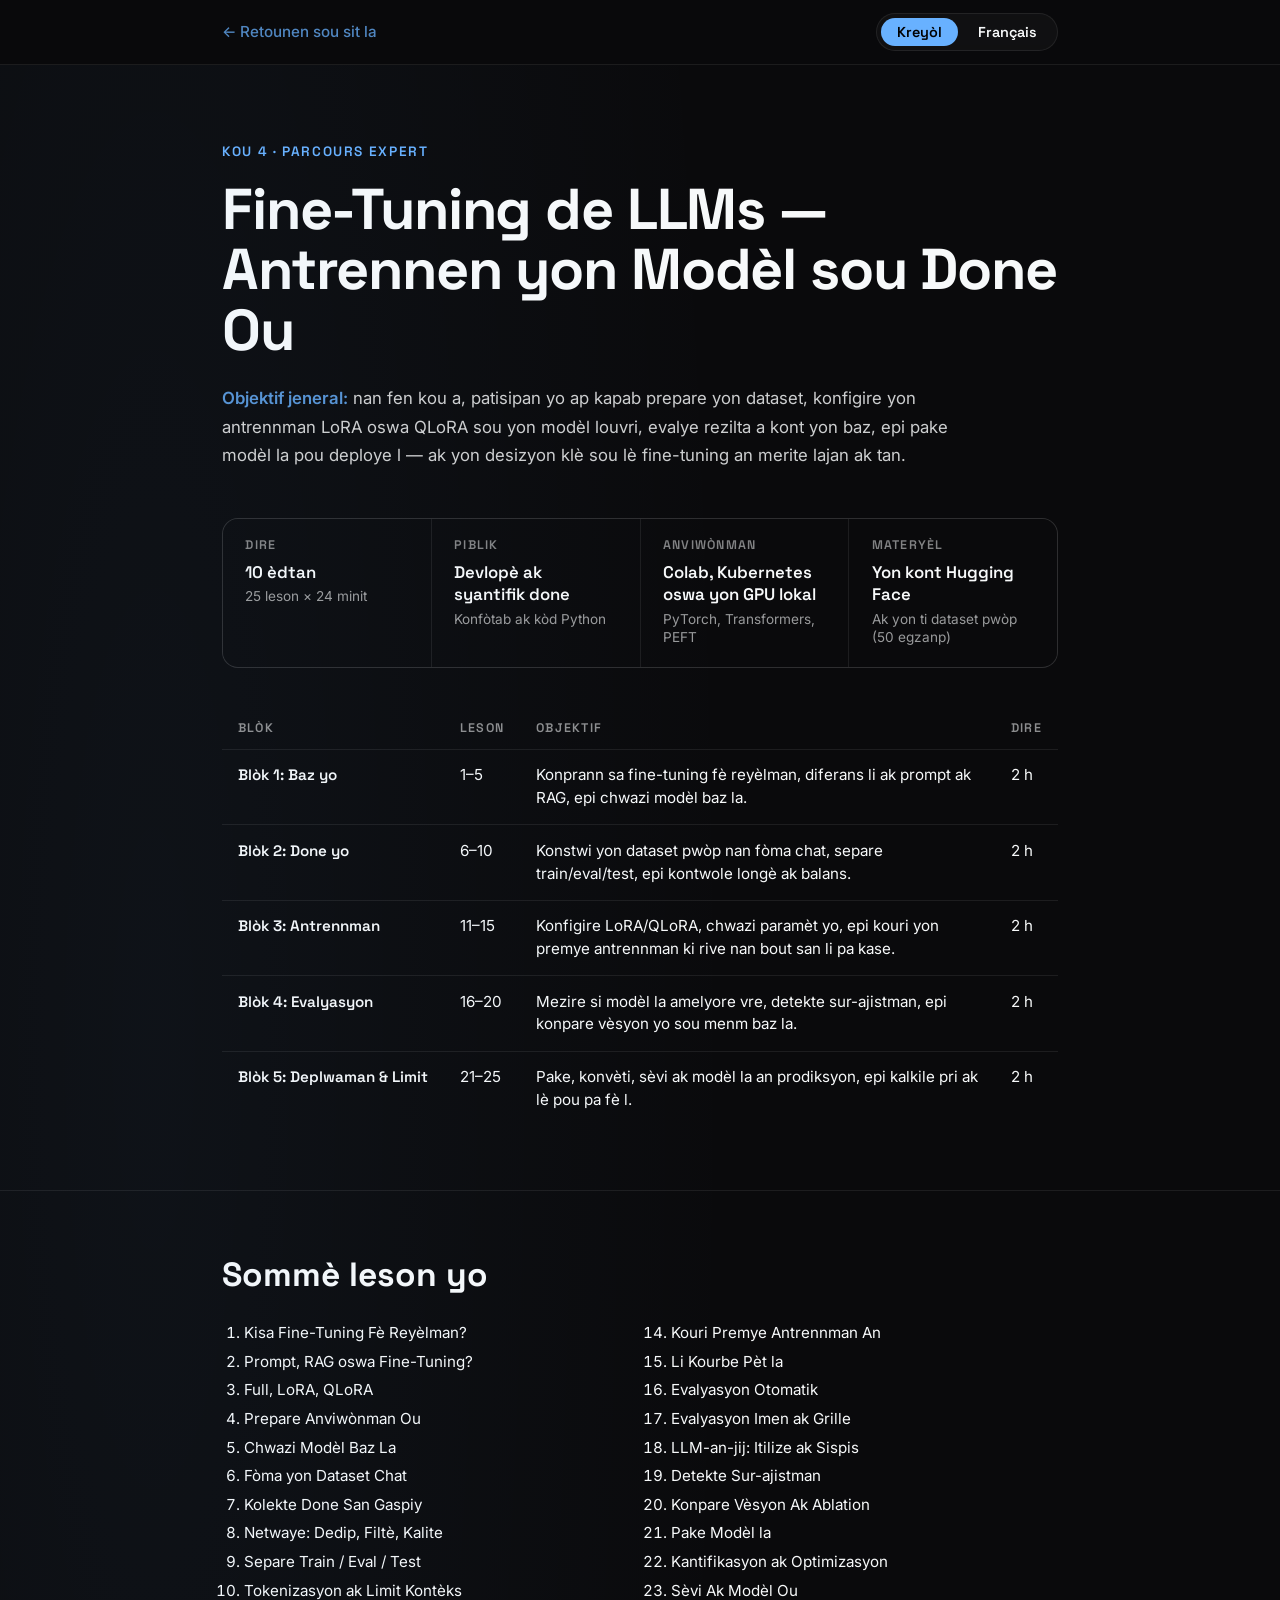
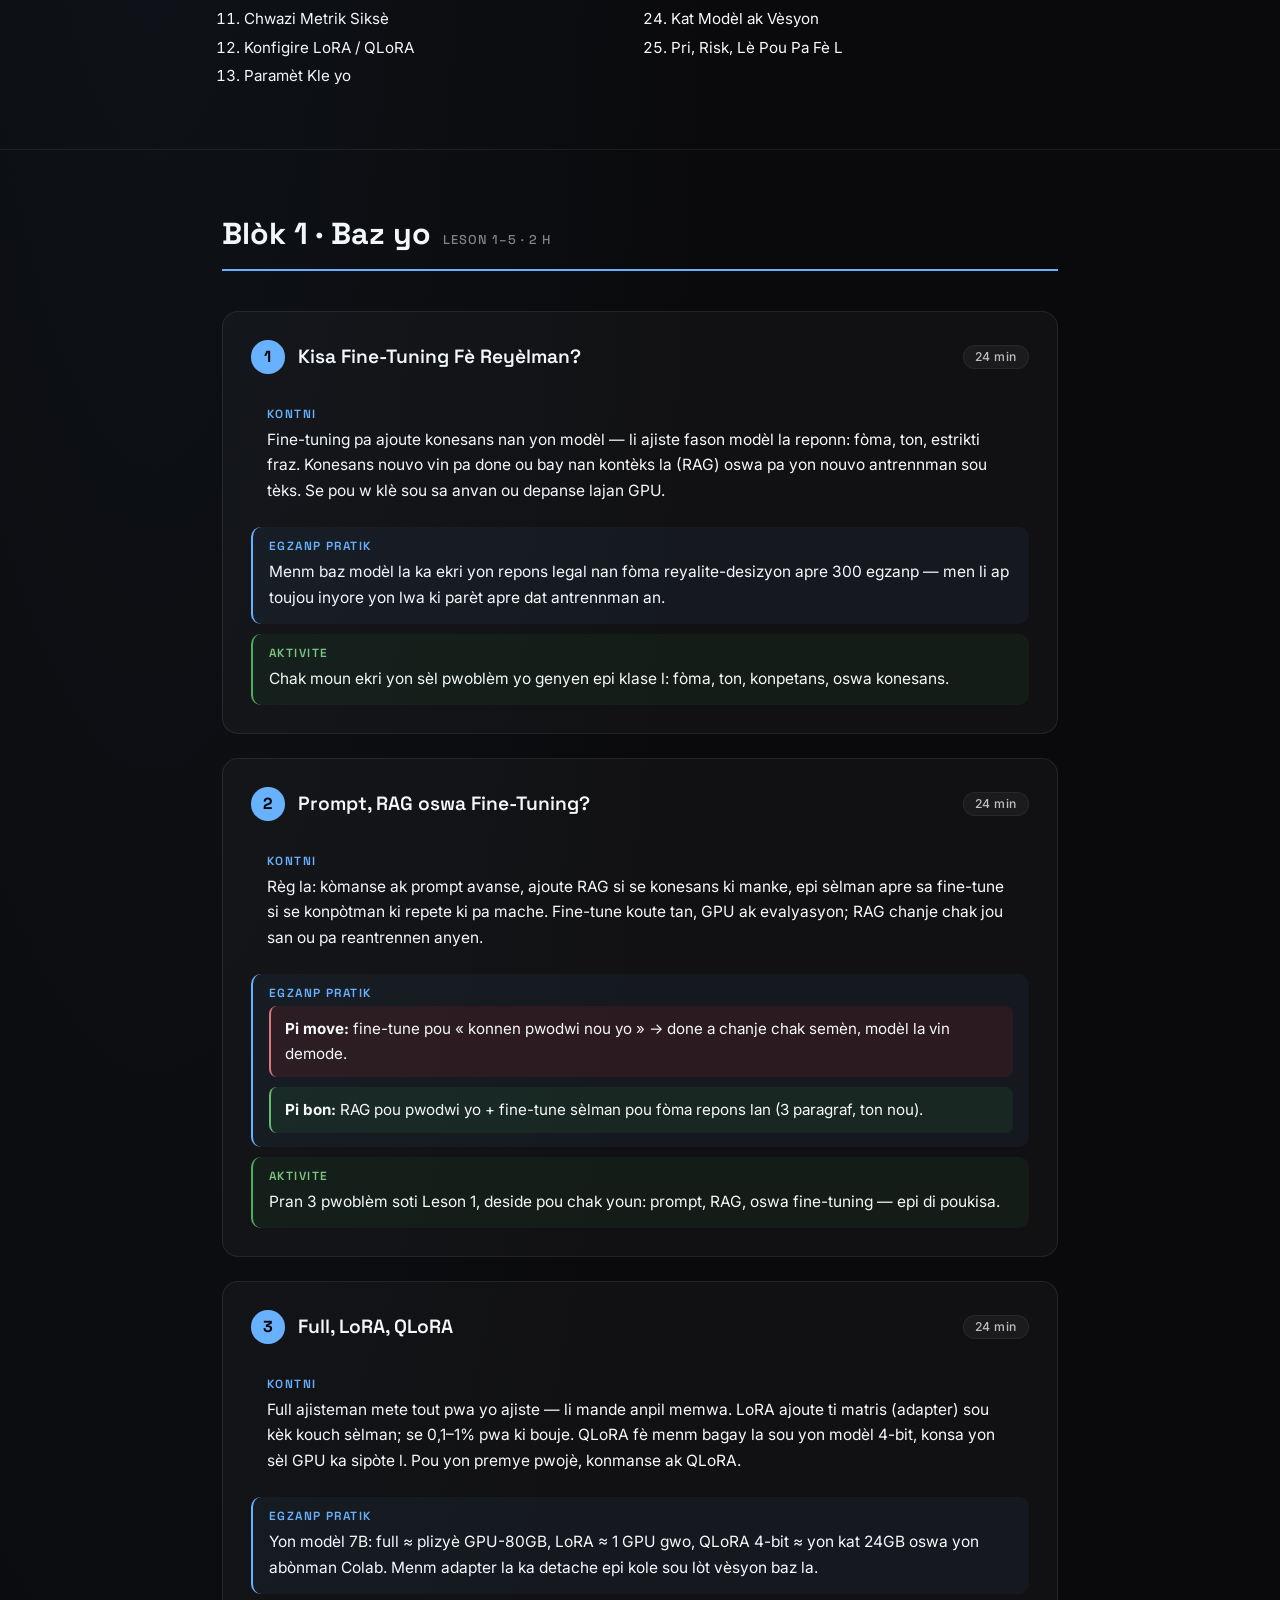
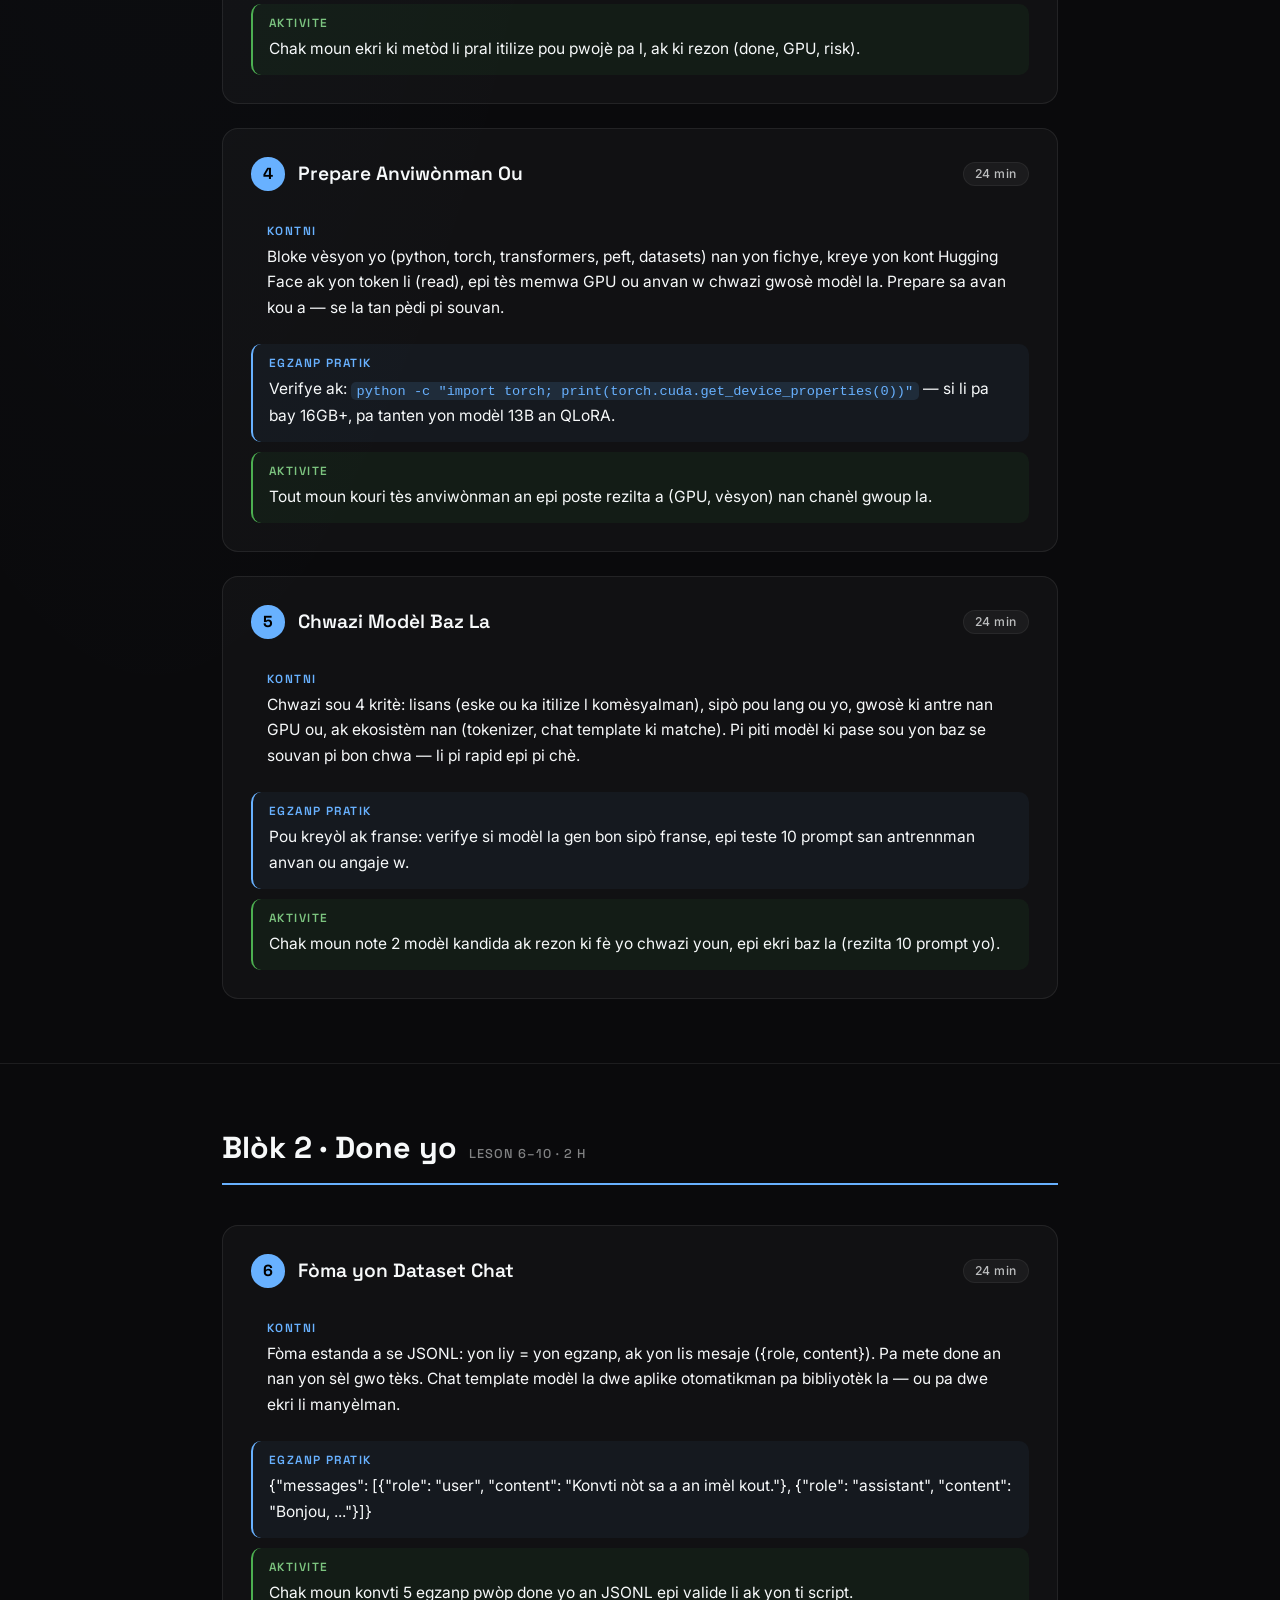
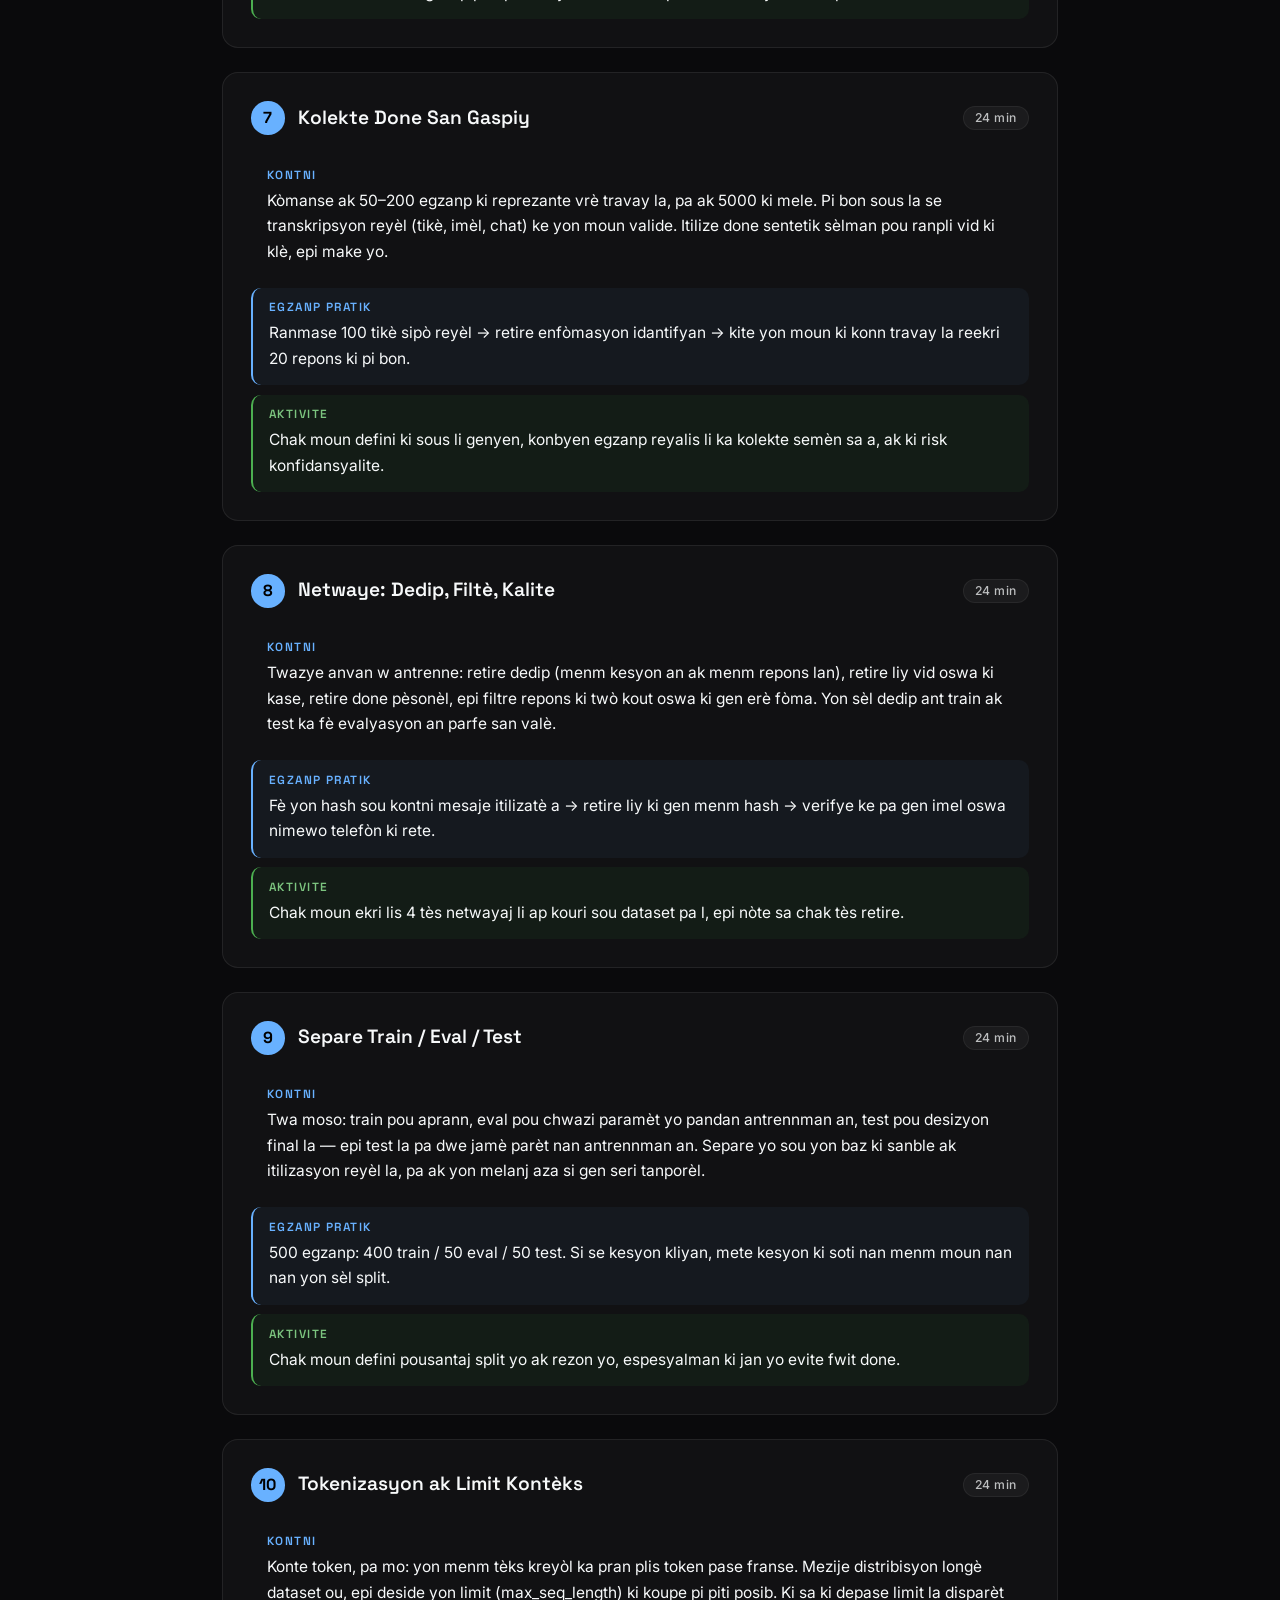
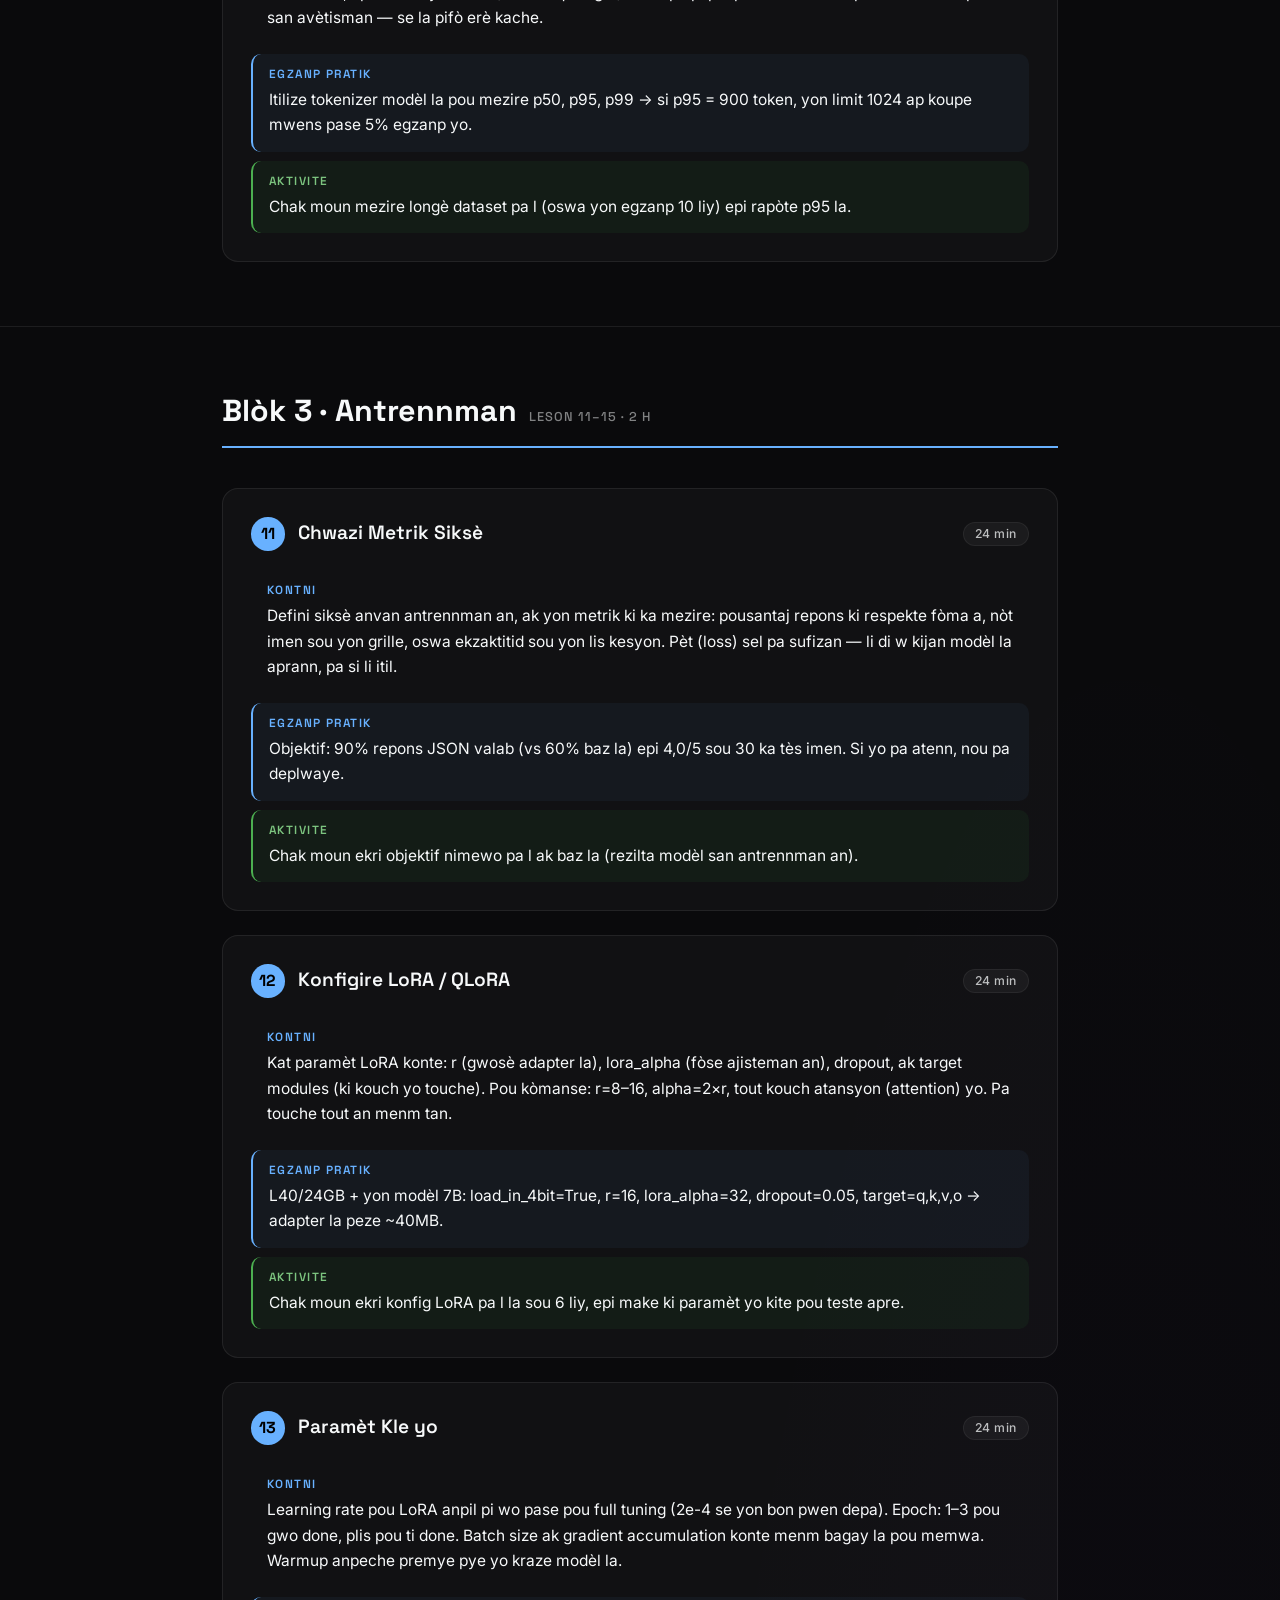
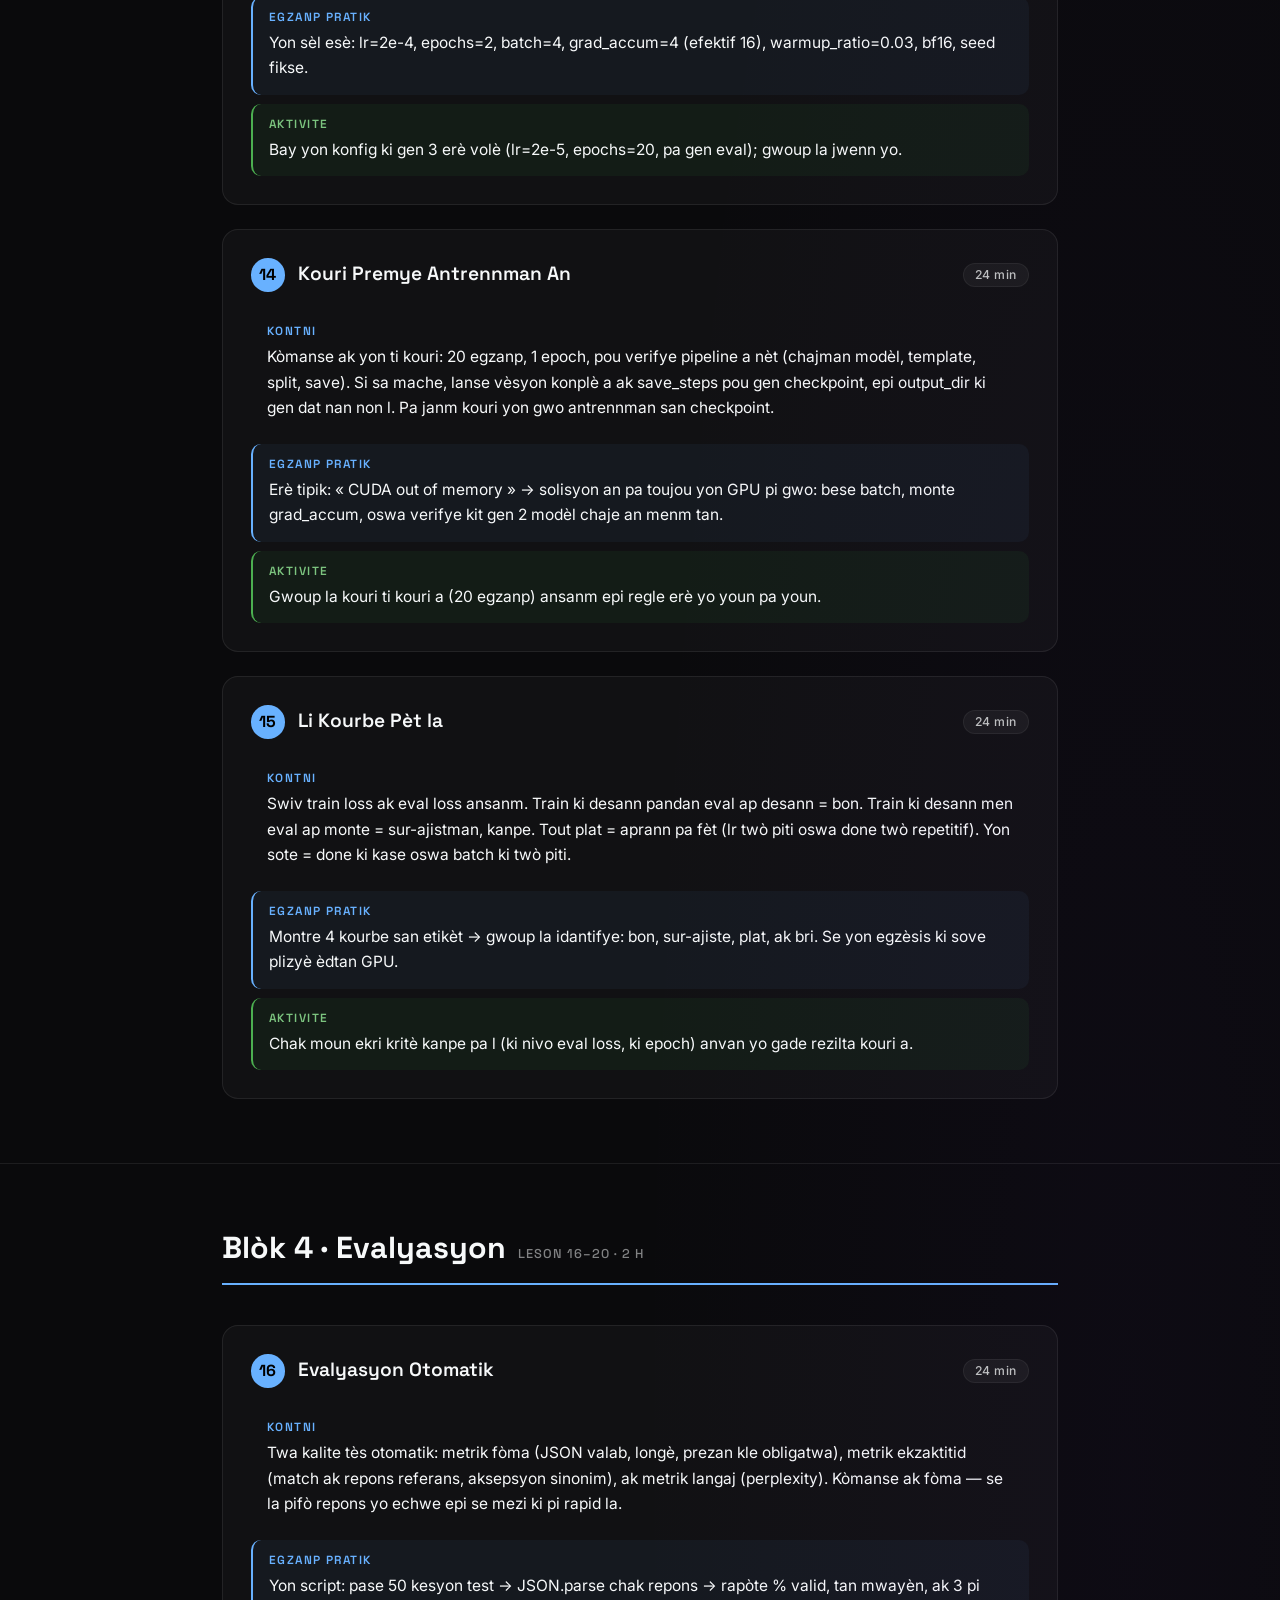
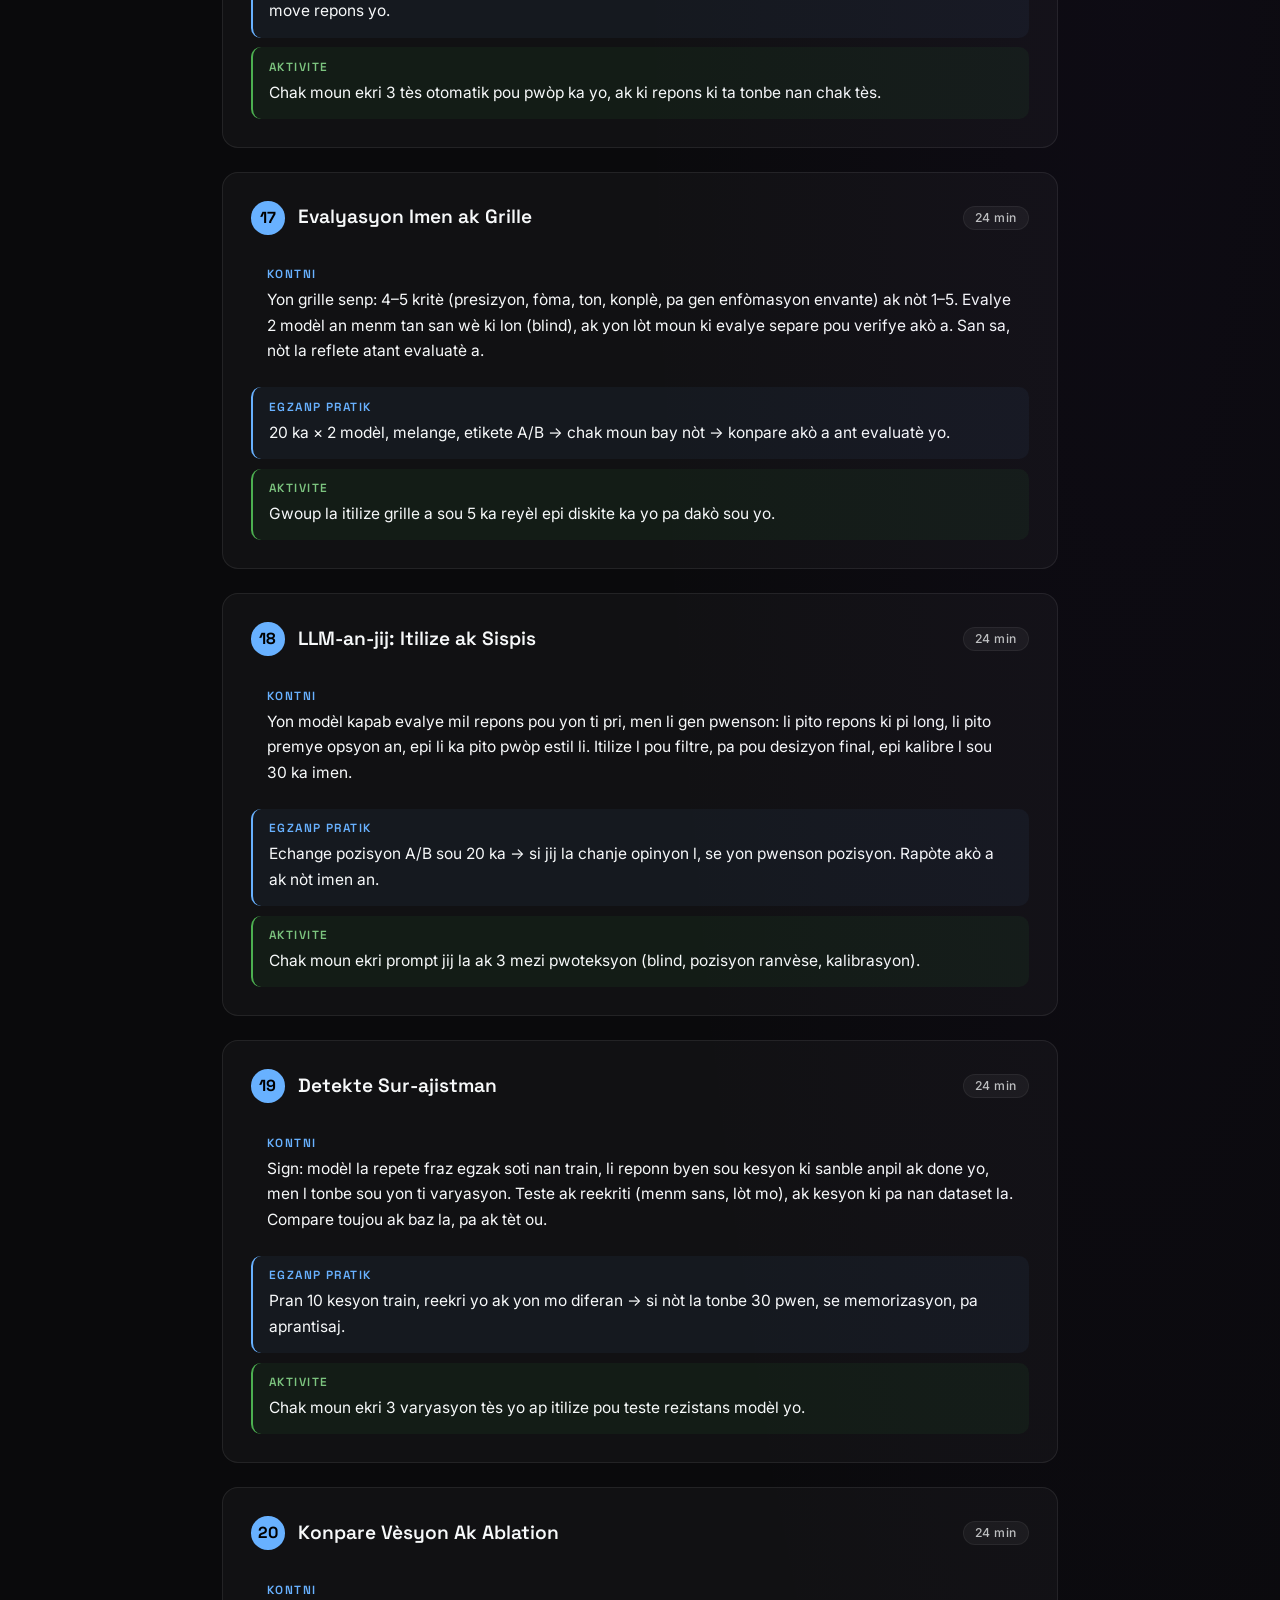
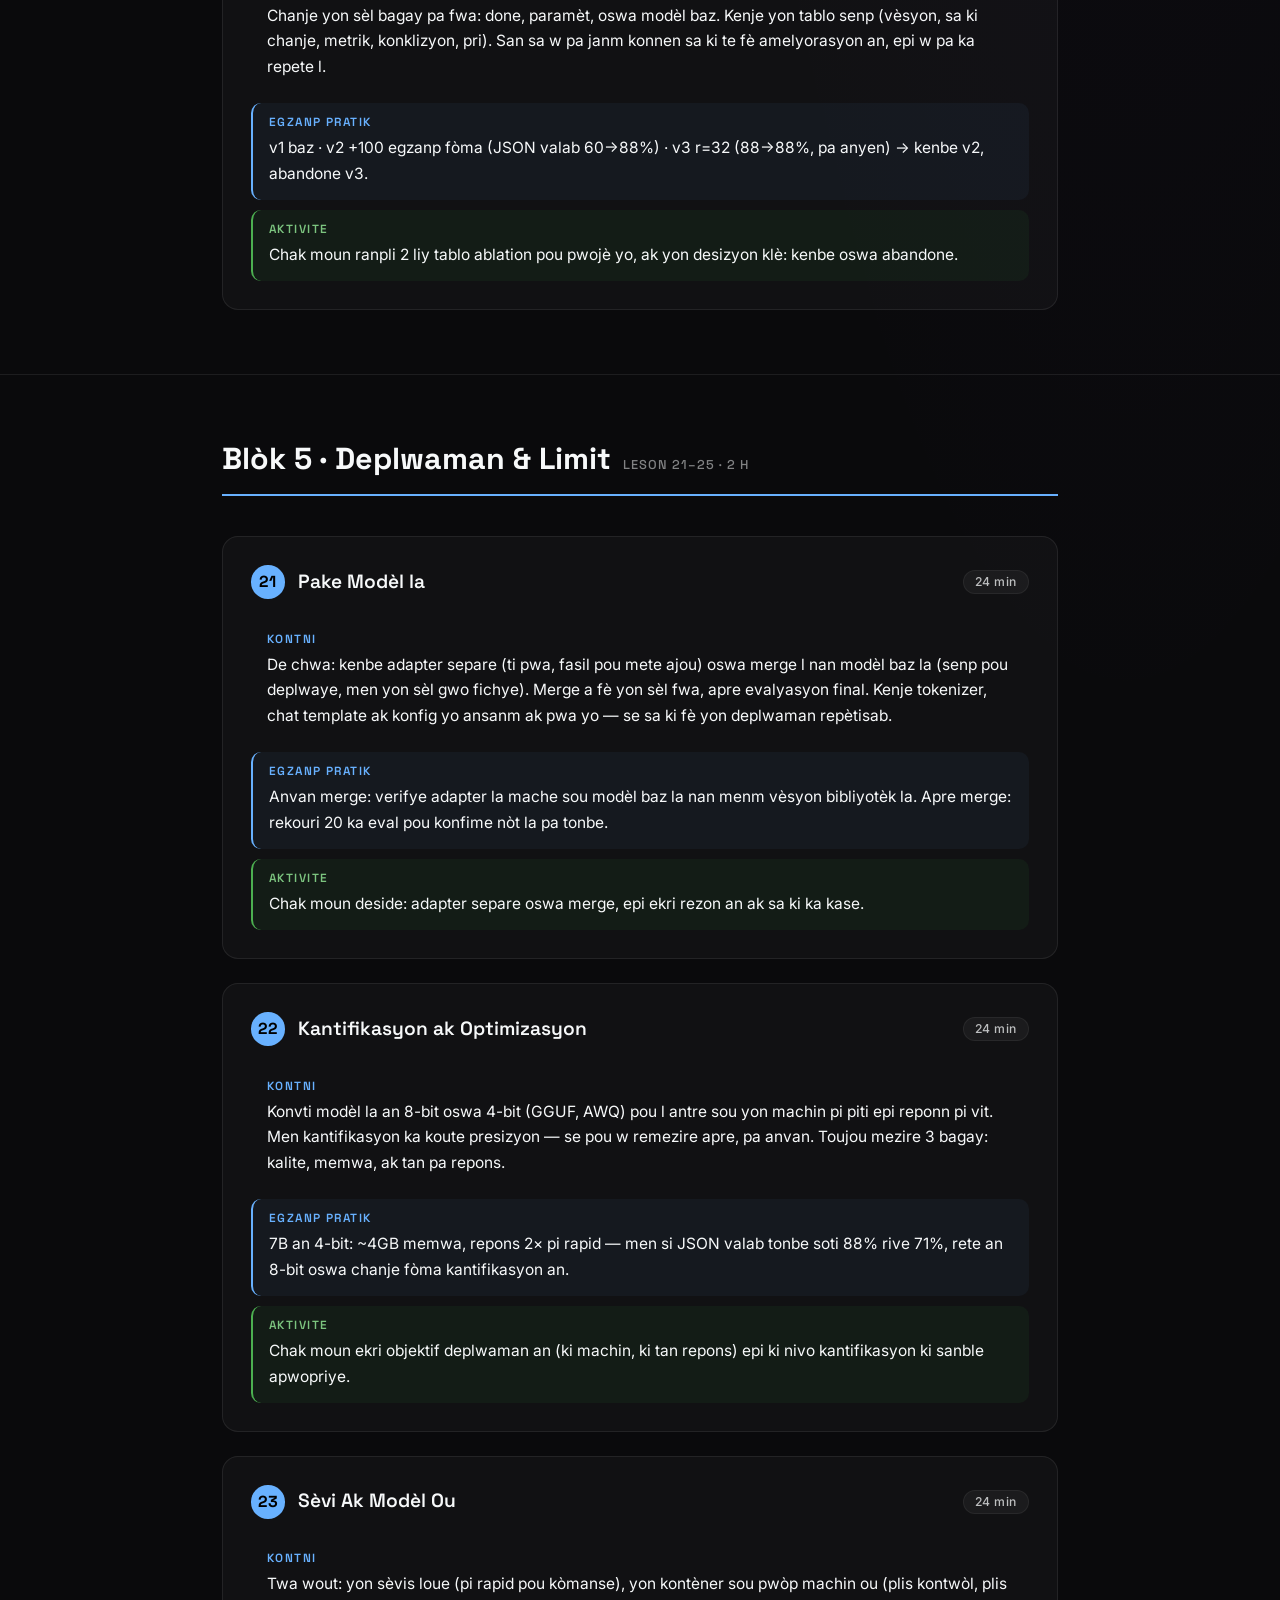
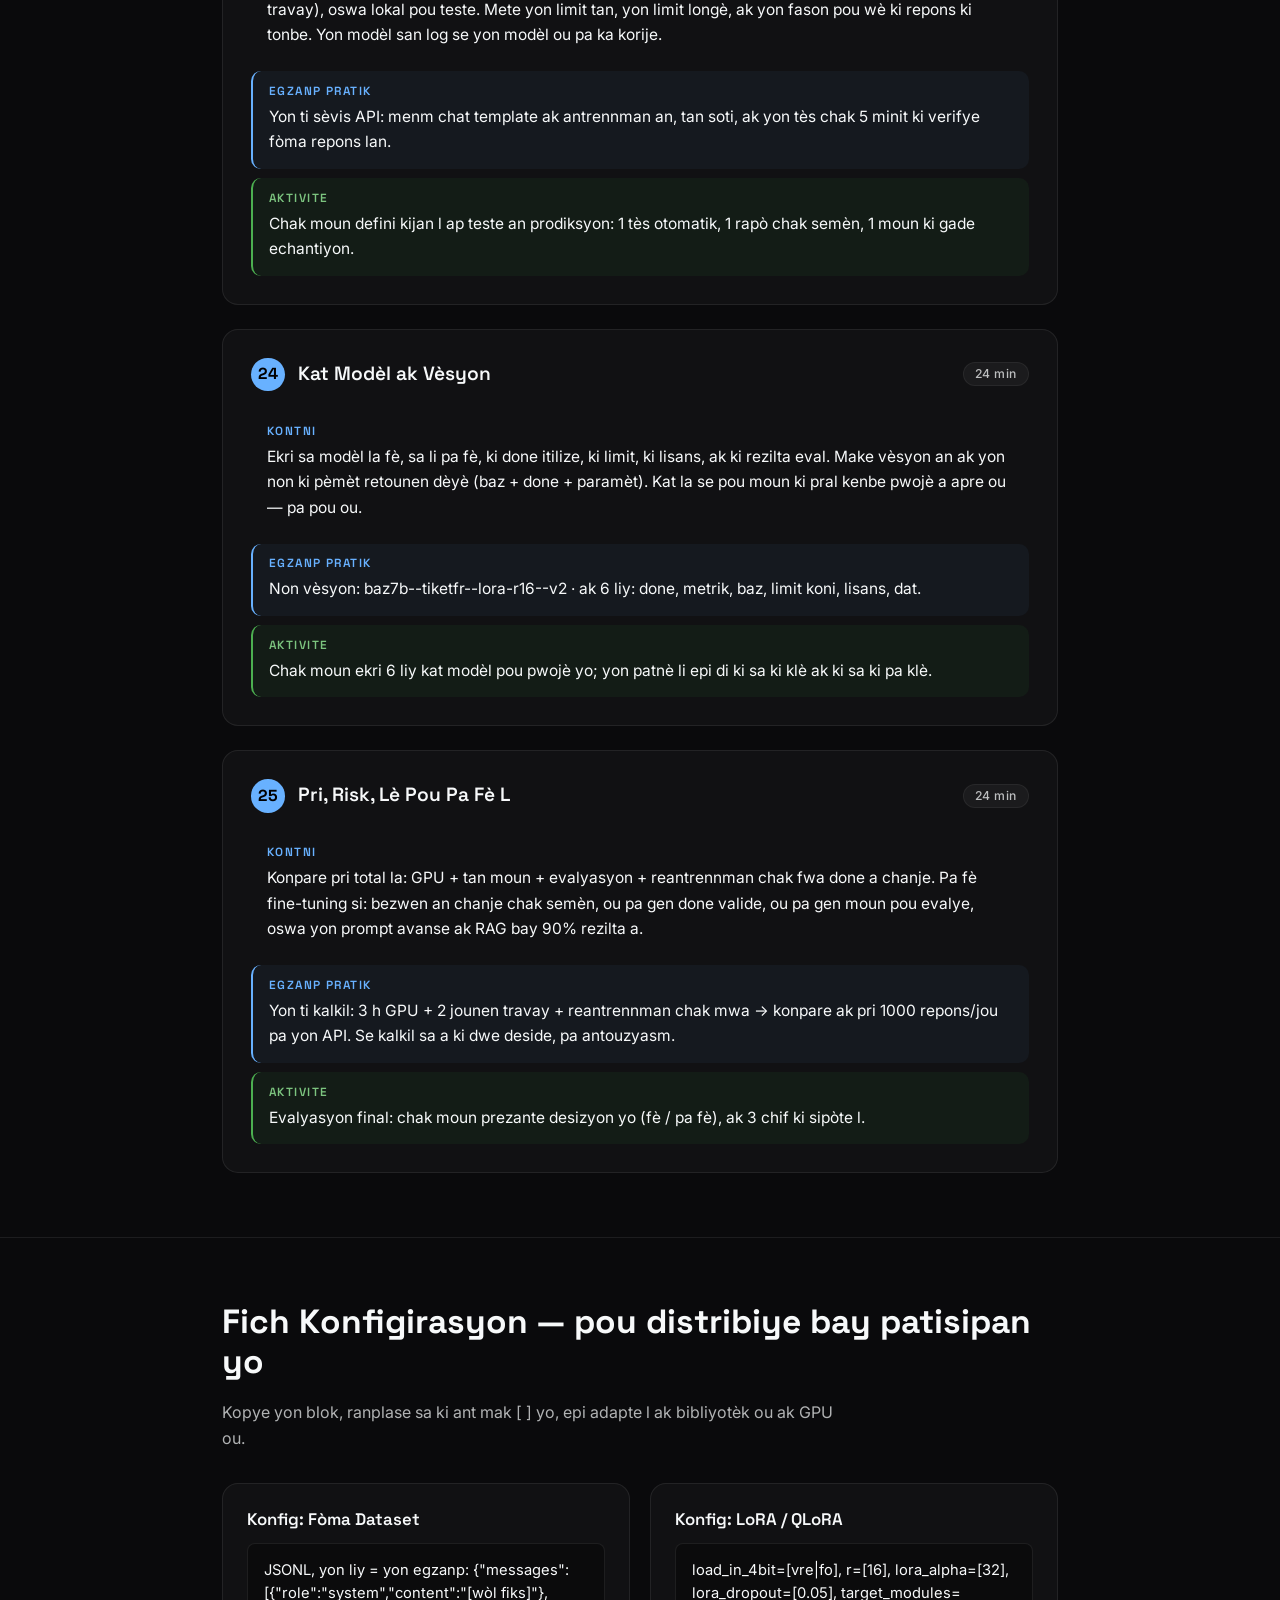
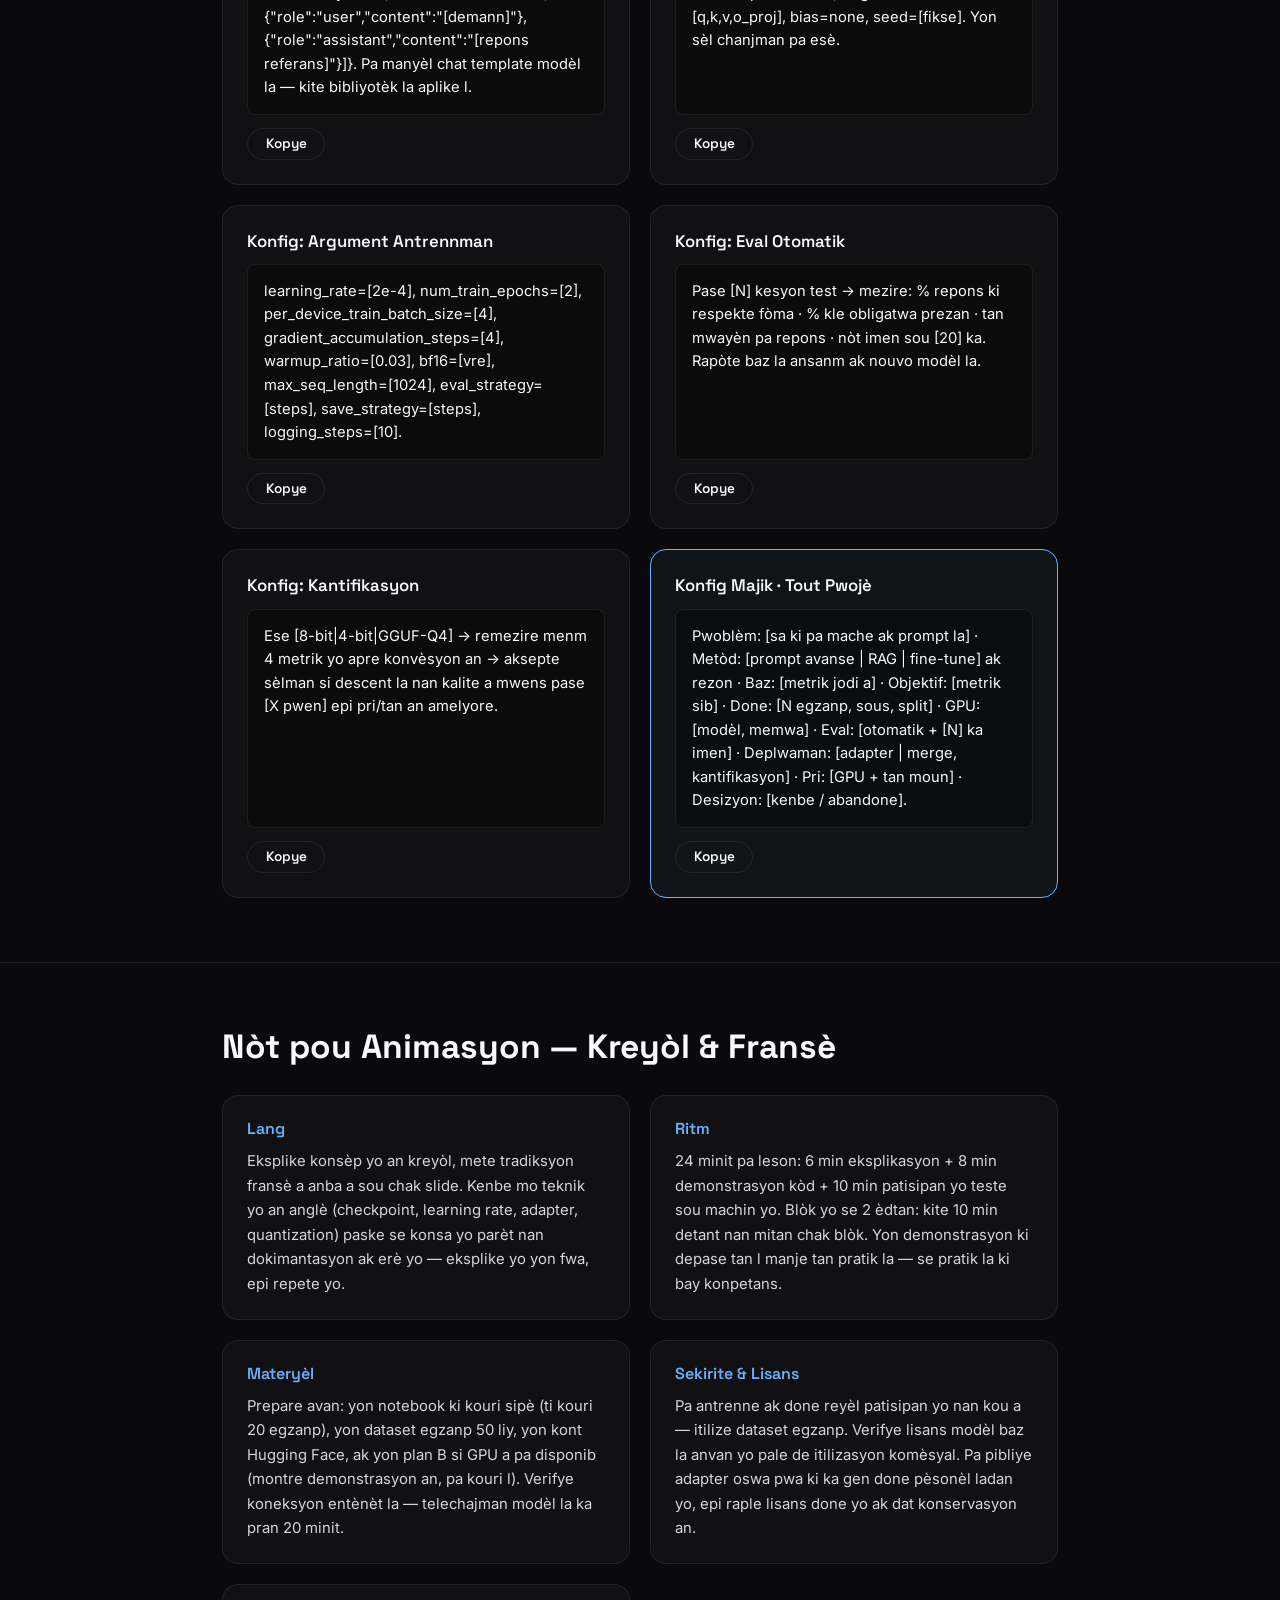
==== kou-fine-tuning.html @ 3c7004f2 "Add bilingual course sheet for Fine-Tuning de LLMs The expert track had no published plan behind its" ====
<!DOCTYPE html>
<html lang="ht">
<head>
    <meta charset="UTF-8">
    <meta name="viewport" content="width=device-width, initial-scale=1.0">
    <meta name="description" content="Kou Fine-Tuning de LLMs — antrennen yon modèl langaj sou pwòp done ou: 25 leson, 10 èdtan, nivo pro. Cours de fine-tuning de LLM en créole haïtien et en français.">
    <meta name="theme-color" content="#0a0a0c">
    <meta name="color-scheme" content="dark">
    <title>Fine-Tuning de LLMs — Akademi Clairtech</title>
    <link rel="icon" type="image/svg+xml" href="assets/favicon.svg">
    <link rel="preconnect" href="https://fonts.googleapis.com">
    <link rel="preconnect" href="https://fonts.gstatic.com" crossorigin>
    <link href="https://fonts.googleapis.com/css2?family=Space+Grotesk:wght@400;500;600;700&family=Inter:wght@300;400;500;600&display=swap" rel="stylesheet">
    <link rel="stylesheet" href="styles.css">
    <link rel="stylesheet" href="course.css">
</head>
<body class="course-page">
    <a class="skip-link" href="#main">
        <span lang="ht">Ale dirèk nan kontni an</span>
        <span lang="fr">Aller au contenu</span>
    </a>

    <header class="course-topbar">
        <div class="course-wrap course-topbar-inner">
            <a class="course-back" href="./">
                <span lang="ht">← Retounen sou sit la</span>
                <span lang="fr">← Retour au site</span>
            </a>
            <div class="lang-switch" role="group" aria-label="Lang / Langue">
                <button type="button" class="lang-btn" data-lang="ht" aria-pressed="true">Kreyòl</button>
                <button type="button" class="lang-btn" data-lang="fr" aria-pressed="false">Français</button>
            </div>
        </div>
    </header>

    <main id="main" tabindex="-1">
        <!-- PREZANTASYON -->
        <section class="course-hero">
            <div class="course-wrap">
                <p class="course-kicker">
                    <span lang="ht">Kou 4 · Parcours Expert</span>
                    <span lang="fr">Cours 4 · Parcours Expert</span>
                </p>

                <h1 class="course-title">
                    <span lang="ht">Fine-Tuning de LLMs — Antrennen yon Modèl sou Done Ou</span>
                    <span lang="fr">Fine-Tuning de LLMs — Entraîner un modèle sur vos données</span>
                </h1>

                <p class="course-objective" lang="ht">
                    <strong>Objektif jeneral:</strong> nan fen kou a, patisipan yo ap kapab prepare yon dataset, konfigire
                    yon antrennman LoRA oswa QLoRA sou yon modèl louvri, evalye rezilta a kont yon baz, epi pake modèl la
                    pou deploye l — ak yon desizyon klè sou lè fine-tuning an merite lajan ak tan.
                </p>
                <p class="course-objective" lang="fr">
                    <strong>Objectif général :</strong> à la fin du cours, les participants savent préparer un jeu de
                    données, configurer un entraînement LoRA ou QLoRA sur un modèle ouvert, évaluer le résultat contre
                    une référence et empaqueter le modèle pour le déployer — avec une décision claire sur le moment où
                    le fine-tuning vaut son coût.
                </p>

                <dl class="fact-grid">
                    <div class="fact">
                        <dt><span lang="ht">Dire</span><span lang="fr">Durée</span></dt>
                        <dd><span lang="ht">10 èdtan</span><span lang="fr">10 heures</span></dd>
                        <dd class="fact-sub"><span lang="ht">25 leson × 24 minit</span><span lang="fr">25 leçons × 24 minutes</span></dd>
                    </div>
                    <div class="fact">
                        <dt><span lang="ht">Piblik</span><span lang="fr">Public</span></dt>
                        <dd><span lang="ht">Devlopè ak syantifik done</span><span lang="fr">Développeurs, data scientists</span></dd>
                        <dd class="fact-sub"><span lang="ht">Konfòtab ak kòd Python</span><span lang="fr">À l'aise pour lire du Python</span></dd>
                    </div>
                    <div class="fact">
                        <dt><span lang="ht">Anviwònman</span><span lang="fr">Environnement</span></dt>
                        <dd><span lang="ht">Colab, Kubernetes oswa yon GPU lokal</span><span lang="fr">Colab, cluster ou GPU local</span></dd>
                        <dd class="fact-sub"><span lang="ht">PyTorch, Transformers, PEFT</span><span lang="fr">PyTorch, Transformers, PEFT</span></dd>
                    </div>
                    <div class="fact">
                        <dt><span lang="ht">Materyèl</span><span lang="fr">Matériel</span></dt>
                        <dd><span lang="ht">Yon kont Hugging Face</span><span lang="fr">Un compte Hugging Face</span></dd>
                        <dd class="fact-sub"><span lang="ht">Ak yon ti dataset pwòp (50 egzanp)</span><span lang="fr">Et un petit jeu de données maison (50 exemples)</span></dd>
                    </div>
                </dl>

                <table class="plan-table">
                    <caption class="sr-only">
                        <span lang="ht">Estrikti jeneral kou a: 5 blòk, 25 leson, 600 minit</span>
                        <span lang="fr">Structure générale du cours : 5 blocs, 25 leçons, 600 minutes</span>
                    </caption>
                    <thead>
                        <tr>
                            <th scope="col"><span lang="ht">Blòk</span><span lang="fr">Bloc</span></th>
                            <th scope="col"><span lang="ht">Leson</span><span lang="fr">Leçons</span></th>
                            <th scope="col"><span lang="ht">Objektif</span><span lang="fr">Objectif</span></th>
                            <th scope="col"><span lang="ht">Dire</span><span lang="fr">Durée</span></th>
                        </tr>
                    </thead>
                    <tbody>
                        <tr>
                            <th scope="row"><span lang="ht">Blòk 1: Baz yo</span><span lang="fr">Bloc 1 : Les bases</span></th>
                            <td>1–5</td>
                            <td><span lang="ht">Konprann sa fine-tuning fè reyèlman, diferans li ak prompt ak RAG, epi chwazi modèl baz la.</span><span lang="fr">Comprendre ce que le fine-tuning fait vraiment, ses différences avec le prompting et le RAG, choisir le modèle de base.</span></td>
                            <td>2 h</td>
                        </tr>
                        <tr>
                            <th scope="row"><span lang="ht">Blòk 2: Done yo</span><span lang="fr">Bloc 2 : Les données</span></th>
                            <td>6–10</td>
                            <td><span lang="ht">Konstwi yon dataset pwòp nan fòma chat, separe train/eval/test, epi kontwole longè ak balans.</span><span lang="fr">Construire un jeu de données propre au format chat, séparer train/eval/test, maîtriser longueur et équilibre.</span></td>
                            <td>2 h</td>
                        </tr>
                        <tr>
                            <th scope="row"><span lang="ht">Blòk 3: Antrennman</span><span lang="fr">Bloc 3 : L'entraînement</span></th>
                            <td>11–15</td>
                            <td><span lang="ht">Konfigire LoRA/QLoRA, chwazi paramèt yo, epi kouri yon premye antrennman ki rive nan bout san li pa kase.</span><span lang="fr">Configurer LoRA/QLoRA, choisir les hyperparamètres, mener un premier entraînement au bout sans crash.</span></td>
                            <td>2 h</td>
                        </tr>
                        <tr>
                            <th scope="row"><span lang="ht">Blòk 4: Evalyasyon</span><span lang="fr">Bloc 4 : L'évaluation</span></th>
                            <td>16–20</td>
                            <td><span lang="ht">Mezire si modèl la amelyore vre, detekte sur-ajistman, epi konpare vèsyon yo sou menm baz la.</span><span lang="fr">Mesurer si le modèle s'améliore vraiment, détecter le sur-apprentissage, comparer les versions sur une base commune.</span></td>
                            <td>2 h</td>
                        </tr>
                        <tr>
                            <th scope="row"><span lang="ht">Blòk 5: Deplwaman &amp; Limit</span><span lang="fr">Bloc 5 : Déploiement &amp; limites</span></th>
                            <td>21–25</td>
                            <td><span lang="ht">Pake, konvèti, sèvi ak modèl la an prodiksyon, epi kalkile pri ak lè pou pa fè l.</span><span lang="fr">Empaqueter, quantifier, servir le modèle en production, calculer le coût et savoir quand s'abstenir.</span></td>
                            <td>2 h</td>
                        </tr>
                    </tbody>
                </table>
            </div>
        </section>

        <!-- SOMMÈ -->
        <section class="course-section">
            <div class="course-wrap">
                <h2 class="course-h2">
                    <span lang="ht">Sommè leson yo</span>
                    <span lang="fr">Sommaire des leçons</span>
                </h2>
                <ol class="toc">
                    <li><a href="#lesson-1"><span lang="ht">Kisa Fine-Tuning Fè Reyèlman?</span><span lang="fr">Ce que le fine-tuning fait vraiment</span></a></li>
                    <li><a href="#lesson-2"><span lang="ht">Prompt, RAG oswa Fine-Tuning?</span><span lang="fr">Prompting, RAG ou fine-tuning ?</span></a></li>
                    <li><a href="#lesson-3"><span lang="ht">Full, LoRA, QLoRA</span><span lang="fr">Full, LoRA, QLoRA</span></a></li>
                    <li><a href="#lesson-4"><span lang="ht">Prepare Anviwònman Ou</span><span lang="fr">Préparer son environnement</span></a></li>
                    <li><a href="#lesson-5"><span lang="ht">Chwazi Modèl Baz La</span><span lang="fr">Choisir le modèle de base</span></a></li>
                    <li><a href="#lesson-6"><span lang="ht">Fòma yon Dataset Chat</span><span lang="fr">Le format d'un jeu de données chat</span></a></li>
                    <li><a href="#lesson-7"><span lang="ht">Kolekte Done San Gaspiy</span><span lang="fr">Collecter les données sans gaspiller</span></a></li>
                    <li><a href="#lesson-8"><span lang="ht">Netwaye: Dedip, Filtè, Kalite</span><span lang="fr">Nettoyer : doublons, filtres, qualité</span></a></li>
                    <li><a href="#lesson-9"><span lang="ht">Separe Train / Eval / Test</span><span lang="fr">Séparer train / eval / test</span></a></li>
                    <li><a href="#lesson-10"><span lang="ht">Tokenizasyon ak Limit Kontèks</span><span lang="fr">Tokenisation et limite de contexte</span></a></li>
                    <li><a href="#lesson-11"><span lang="ht">Chwazi Metrik Siksè</span><span lang="fr">Choisir la métrique de succès</span></a></li>
                    <li><a href="#lesson-12"><span lang="ht">Konfigire LoRA / QLoRA</span><span lang="fr">Configurer LoRA / QLoRA</span></a></li>
                    <li><a href="#lesson-13"><span lang="ht">Paramèt Kle yo</span><span lang="fr">Les hyperparamètres clés</span></a></li>
                    <li><a href="#lesson-14"><span lang="ht">Kouri Premye Antrennman An</span><span lang="fr">Lancer le premier entraînement</span></a></li>
                    <li><a href="#lesson-15"><span lang="ht">Li Kourbe Pèt la</span><span lang="fr">Lire la courbe de perte</span></a></li>
                    <li><a href="#lesson-16"><span lang="ht">Evalyasyon Otomatik</span><span lang="fr">Évaluation automatique</span></a></li>
                    <li><a href="#lesson-17"><span lang="ht">Evalyasyon Imen ak Grille</span><span lang="fr">Évaluation humaine avec grille</span></a></li>
                    <li><a href="#lesson-18"><span lang="ht">LLM-an-jij: Itilize ak Sispis</span><span lang="fr">LLM-as-judge : usage et prudence</span></a></li>
                    <li><a href="#lesson-19"><span lang="ht">Detekte Sur-ajistman</span><span lang="fr">Détecter le sur-apprentissage</span></a></li>
                    <li><a href="#lesson-20"><span lang="ht">Konpare Vèsyon Ak Ablation</span><span lang="fr">Comparer les versions par ablation</span></a></li>
                    <li><a href="#lesson-21"><span lang="ht">Pake Modèl la</span><span lang="fr">Empaqueter le modèle</span></a></li>
                    <li><a href="#lesson-22"><span lang="ht">Kantifikasyon ak Optimizasyon</span><span lang="fr">Quantification et optimisation</span></a></li>
                    <li><a href="#lesson-23"><span lang="ht">Sèvi Ak Modèl Ou</span><span lang="fr">Servir son modèle</span></a></li>
                    <li><a href="#lesson-24"><span lang="ht">Kat Modèl ak Vèsyon</span><span lang="fr">Model card et versionnement</span></a></li>
                    <li><a href="#lesson-25"><span lang="ht">Pri, Risk, Lè Pou Pa Fè L</span><span lang="fr">Coût, risques, quand s'abstenir</span></a></li>
                </ol>
            </div>
        </section>

        <!-- BLÒK 1 -->
        <section class="course-section" id="block-1">
            <div class="course-wrap">
                <h2 class="block-title">
                    <span lang="ht">Blòk 1 · Baz yo</span>
                    <span lang="fr">Bloc 1 · Les bases</span>
                    <span class="block-meta"><span lang="ht">leson 1–5 · 2 h</span><span lang="fr">leçons 1–5 · 2 h</span></span>
                </h2>

                <article class="lesson" id="lesson-1">
                    <header class="lesson-head">
                        <span class="lesson-num" aria-hidden="true">1</span>
                        <h3><span lang="ht">Kisa Fine-Tuning Fè Reyèlman?</span><span lang="fr">Ce que le fine-tuning fait vraiment</span></h3>
                        <span class="lesson-time">24 min</span>
                    </header>
                    <div class="part">
                        <p class="part-label"><span lang="ht">Kontni</span><span lang="fr">Contenu</span></p>
                        <p lang="ht">Fine-tuning pa ajoute konesans nan yon modèl — li ajiste fason modèl la reponn: fòma, ton, estrikti fraz. Konesans nouvo vin pa done ou bay nan kontèks la (RAG) oswa pa yon nouvo antrennman sou tèks. Se pou w klè sou sa anvan ou depanse lajan GPU.</p>
                        <p lang="fr">Le fine-tuning n'ajoute pas de connaissances au modèle — il ajuste sa façon de répondre : format, ton, structure des phrases. Les connaissances nouvelles viennent des données mises en contexte (RAG) ou d'un entraînement sur de nouveaux textes. Clarifiez ce point avant de dépenser en GPU.</p>
                    </div>
                    <div class="part part-example">
                        <p class="part-label"><span lang="ht">Egzanp pratik</span><span lang="fr">Exemple pratique</span></p>
                        <p lang="ht">Menm baz modèl la ka ekri yon repons legal nan fòma reyalite-desizyon apre 300 egzanp — men li ap toujou inyore yon lwa ki parèt apre dat antrennman an.</p>
                        <p lang="fr">Le même modèle de base peut rédiger une réponse juridique au format « faits et décision » après 300 exemples — mais il ignorera toujours une loi publiée après sa date d'entraînement.</p>
                    </div>
                    <div class="part part-activity">
                        <p class="part-label"><span lang="ht">Aktivite</span><span lang="fr">Activité</span></p>
                        <p lang="ht">Chak moun ekri yon sèl pwoblèm yo genyen epi klase l: fòma, ton, konpetans, oswa konesans.</p>
                        <p lang="fr">Chacun écrit un problème qu'il rencontre et le classe : format, ton, compétence ou connaissance.</p>
                    </div>
                </article>

                <article class="lesson" id="lesson-2">
                    <header class="lesson-head">
                        <span class="lesson-num" aria-hidden="true">2</span>
                        <h3><span lang="ht">Prompt, RAG oswa Fine-Tuning?</span><span lang="fr">Prompting, RAG ou fine-tuning ?</span></h3>
                        <span class="lesson-time">24 min</span>
                    </header>
                    <div class="part">
                        <p class="part-label"><span lang="ht">Kontni</span><span lang="fr">Contenu</span></p>
                        <p lang="ht">Règ la: kòmanse ak prompt avanse, ajoute RAG si se konesans ki manke, epi sèlman apre sa fine-tune si se konpòtman ki repete ki pa mache. Fine-tune koute tan, GPU ak evalyasyon; RAG chanje chak jou san ou pa reantrennen anyen.</p>
                        <p lang="fr">Règle : d'abord le prompt avancé, puis le RAG s'il manque des connaissances, et seulement ensuite le fine-tuning si un comportement répété échoue. Le fine-tuning coûte du temps, du GPU et de l'évaluation ; le RAG se met à jour chaque jour sans ré-entraînement.</p>
                    </div>
                    <div class="part part-example">
                        <p class="part-label"><span lang="ht">Egzanp pratik</span><span lang="fr">Exemple pratique</span></p>
                        <ul class="pair">
                            <li class="bad" lang="ht"><strong>Pi move:</strong> fine-tune pou « konnen pwodwi nou yo » → done a chanje chak semèn, modèl la vin demode.</li>
                            <li class="bad" lang="fr"><strong>Pire :</strong> fine-tuner pour « connaître nos produits » → les données changent chaque semaine, le modèle devient périmé.</li>
                            <li class="good" lang="ht"><strong>Pi bon:</strong> RAG pou pwodwi yo + fine-tune sèlman pou fòma repons lan (3 paragraf, ton nou).</li>
                            <li class="good" lang="fr"><strong>Meilleur :</strong> RAG pour les produits + fine-tuning uniquement pour le format de réponse (3 paragraphes, ton maison).</li>
                        </ul>
                    </div>
                    <div class="part part-activity">
                        <p class="part-label"><span lang="ht">Aktivite</span><span lang="fr">Activité</span></p>
                        <p lang="ht">Pran 3 pwoblèm soti Leson 1, deside pou chak youn: prompt, RAG, oswa fine-tuning — epi di poukisa.</p>
                        <p lang="fr">Prendre 3 problèmes de la leçon 1 et décider pour chacun : prompt, RAG ou fine-tuning — avec la raison.</p>
                    </div>
                </article>

                <article class="lesson" id="lesson-3">
                    <header class="lesson-head">
                        <span class="lesson-num" aria-hidden="true">3</span>
                        <h3><span lang="ht">Full, LoRA, QLoRA</span><span lang="fr">Full, LoRA, QLoRA</span></h3>
                        <span class="lesson-time">24 min</span>
                    </header>
                    <div class="part">
                        <p class="part-label"><span lang="ht">Kontni</span><span lang="fr">Contenu</span></p>
                        <p lang="ht">Full ajisteman mete tout pwa yo ajiste — li mande anpil memwa. LoRA ajoute ti matris (adapter) sou kèk kouch sèlman; se 0,1–1% pwa ki bouje. QLoRA fè menm bagay la sou yon modèl 4-bit, konsa yon sèl GPU ka sipòte l. Pou yon premye pwojè, konmanse ak QLoRA.</p>
                        <p lang="fr">Le full fine-tuning ajuste tous les poids — très gourmand en mémoire. LoRA n'ajoute que de petites matrices (adapters) sur quelques couches ; 0,1 à 1 % des poids bougent. QLoRA fait la même chose sur un modèle quantifié en 4 bits, un seul GPU suffit. Pour un premier projet, commencez par QLoRA.</p>
                    </div>
                    <div class="part part-example">
                        <p class="part-label"><span lang="ht">Egzanp pratik</span><span lang="fr">Exemple pratique</span></p>
                        <p lang="ht">Yon modèl 7B: full ≈ plizyè GPU-80GB, LoRA ≈ 1 GPU gwo, QLoRA 4-bit ≈ yon kat 24GB oswa yon abònman Colab. Menm adapter la ka detache epi kole sou lòt vèsyon baz la.</p>
                        <p lang="fr">Pour un 7B : full ≈ plusieurs GPU 80 Go, LoRA ≈ un gros GPU, QLoRA 4 bits ≈ une carte 24 Go ou un abonnement Colab. Le même adapter peut être détaché et greffé sur une autre version du modèle de base.</p>
                    </div>
                    <div class="part part-activity">
                        <p class="part-label"><span lang="ht">Aktivite</span><span lang="fr">Activité</span></p>
                        <p lang="ht">Chak moun ekri ki metòd li pral itilize pou pwojè pa l, ak ki rezon (done, GPU, risk).</p>
                        <p lang="fr">Chacun note la méthode retenue pour son projet et la justification (données, GPU, risque).</p>
                    </div>
                </article>

                <article class="lesson" id="lesson-4">
                    <header class="lesson-head">
                        <span class="lesson-num" aria-hidden="true">4</span>
                        <h3><span lang="ht">Prepare Anviwònman Ou</span><span lang="fr">Préparer son environnement</span></h3>
                        <span class="lesson-time">24 min</span>
                    </header>
                    <div class="part">
                        <p class="part-label"><span lang="ht">Kontni</span><span lang="fr">Contenu</span></p>
                        <p lang="ht">Bloke vèsyon yo (python, torch, transformers, peft, datasets) nan yon fichye, kreye yon kont Hugging Face ak yon token li (read), epi tès memwa GPU ou anvan w chwazi gwosè modèl la. Prepare sa avan kou a — se la tan pèdi pi souvan.</p>
                        <p lang="fr">Épinglez les versions (python, torch, transformers, peft, datasets) dans un fichier, créez un compte Hugging Face avec un token en lecture, testez la mémoire GPU avant de choisir la taille du modèle. Préparez cela avant le cours — c'est là que le temps se perd.</p>
                    </div>
                    <div class="part part-example">
                        <p class="part-label"><span lang="ht">Egzanp pratik</span><span lang="fr">Exemple pratique</span></p>
                        <p lang="ht">Verifye ak: <code>python -c "import torch; print(torch.cuda.get_device_properties(0))"</code> — si li pa bay 16GB+, pa tanten yon modèl 13B an QLoRA.</p>
                        <p lang="fr">Vérification : <code>python -c "import torch; print(torch.cuda.get_device_properties(0))"</code> — moins de 16 Go, ne tentez pas un 13B en QLoRA.</p>
                    </div>
                    <div class="part part-activity">
                        <p class="part-label"><span lang="ht">Aktivite</span><span lang="fr">Activité</span></p>
                        <p lang="ht">Tout moun kouri tès anviwònman an epi poste rezilta a (GPU, vèsyon) nan chanèl gwoup la.</p>
                        <p lang="fr">Chacun exécute le test d'environnement et publie le résultat (GPU, versions) dans le canal du groupe.</p>
                    </div>
                </article>

                <article class="lesson" id="lesson-5">
                    <header class="lesson-head">
                        <span class="lesson-num" aria-hidden="true">5</span>
                        <h3><span lang="ht">Chwazi Modèl Baz La</span><span lang="fr">Choisir le modèle de base</span></h3>
                        <span class="lesson-time">24 min</span>
                    </header>
                    <div class="part">
                        <p class="part-label"><span lang="ht">Kontni</span><span lang="fr">Contenu</span></p>
                        <p lang="ht">Chwazi sou 4 kritè: lisans (eske ou ka itilize l komèsyalman), sipò pou lang ou yo, gwosè ki antre nan GPU ou, ak ekosistèm nan (tokenizer, chat template ki matche). Pi piti modèl ki pase sou yon baz se souvan pi bon chwa — li pi rapid epi pi chè.</p>
                        <p lang="fr">Quatre critères : licence (usage commercial possible), soutien des langues visées, taille tenant sur votre GPU, écosystème (tokenizer, gabarit de chat cohérent). Le plus petit modèle qui atteint la référence est souvent le meilleur choix — plus rapide et moins cher.</p>
                    </div>
                    <div class="part part-example">
                        <p class="part-label"><span lang="ht">Egzanp pratik</span><span lang="fr">Exemple pratique</span></p>
                        <p lang="ht">Pou kreyòl ak franse: verifye si modèl la gen bon sipò franse, epi teste 10 prompt san antrennman anvan ou angaje w.</p>
                        <p lang="fr">Pour le créole et le français : vérifiez le soutien du français, puis testez 10 prompts avant tout entraînement.</p>
                    </div>
                    <div class="part part-activity">
                        <p class="part-label"><span lang="ht">Aktivite</span><span lang="fr">Activité</span></p>
                        <p lang="ht">Chak moun note 2 modèl kandida ak rezon ki fè yo chwazi youn, epi ekri baz la (rezilta 10 prompt yo).</p>
                        <p lang="fr">Chacun note 2 modèles candidats, la raison du choix et la référence obtenue sur 10 prompts.</p>
                    </div>
                </article>
            </div>
        </section>

        <!-- BLÒK 2 -->
        <section class="course-section" id="block-2">
            <div class="course-wrap">
                <h2 class="block-title">
                    <span lang="ht">Blòk 2 · Done yo</span>
                    <span lang="fr">Bloc 2 · Les données</span>
                    <span class="block-meta"><span lang="ht">leson 6–10 · 2 h</span><span lang="fr">leçons 6–10 · 2 h</span></span>
                </h2>

                <article class="lesson" id="lesson-6">
                    <header class="lesson-head">
                        <span class="lesson-num" aria-hidden="true">6</span>
                        <h3><span lang="ht">Fòma yon Dataset Chat</span><span lang="fr">Le format d'un jeu de données chat</span></h3>
                        <span class="lesson-time">24 min</span>
                    </header>
                    <div class="part">
                        <p class="part-label"><span lang="ht">Kontni</span><span lang="fr">Contenu</span></p>
                        <p lang="ht">Fòma estanda a se JSONL: yon liy = yon egzanp, ak yon lis mesaje ({role, content}). Pa mete done an nan yon sèl gwo tèks. Chat template modèl la dwe aplike otomatikman pa bibliyotèk la — ou pa dwe ekri li manyèlman.</p>
                        <p lang="fr">Format standard : JSONL, une ligne = un exemple, avec une liste de messages ({role, content}). Ne mettez pas vos données dans un seul bloc de texte. Le gabarit de chat du modèle doit être appliqué par la bibliothèque, jamais à la main.</p>
                    </div>
                    <div class="part part-example">
                        <p class="part-label"><span lang="ht">Egzanp pratik</span><span lang="fr">Exemple pratique</span></p>
                        <p lang="ht">{"messages": [{"role": "user", "content": "Konvti nòt sa a an imèl kout."}, {"role": "assistant", "content": "Bonjou, ..."}]}</p>
                        <p lang="fr">{"messages": [{"role": "user", "content": "Convertis cette note en e-mail court."}, {"role": "assistant", "content": "Bonjour, ..."}]}</p>
                    </div>
                    <div class="part part-activity">
                        <p class="part-label"><span lang="ht">Aktivite</span><span lang="fr">Activité</span></p>
                        <p lang="ht">Chak moun konvti 5 egzanp pwòp done yo an JSONL epi valide li ak yon ti script.</p>
                        <p lang="fr">Chacun convertit 5 exemples de ses données en JSONL et les valide avec un petit script.</p>
                    </div>
                </article>

                <article class="lesson" id="lesson-7">
                    <header class="lesson-head">
                        <span class="lesson-num" aria-hidden="true">7</span>
                        <h3><span lang="ht">Kolekte Done San Gaspiy</span><span lang="fr">Collecter les données sans gaspiller</span></h3>
                        <span class="lesson-time">24 min</span>
                    </header>
                    <div class="part">
                        <p class="part-label"><span lang="ht">Kontni</span><span lang="fr">Contenu</span></p>
                        <p lang="ht">Kòmanse ak 50–200 egzanp ki reprezante vrè travay la, pa ak 5000 ki mele. Pi bon sous la se transkripsyon reyèl (tikè, imèl, chat) ke yon moun valide. Itilize done sentetik sèlman pou ranpli vid ki klè, epi make yo.</p>
                        <p lang="fr">Commencez par 50 à 200 exemples représentatifs du vrai travail, pas 5 000 mélangés. La meilleure source est la retranscription réelle (tickets, e-mails, chat) validée par un humain. Les données synthétiques ne servent qu'à combler des vides identifiés, et doivent être marquées.</p>
                    </div>
                    <div class="part part-example">
                        <p class="part-label"><span lang="ht">Egzanp pratik</span><span lang="fr">Exemple pratique</span></p>
                        <p lang="ht">Ranmase 100 tikè sipò reyèl → retire enfòmasyon idantifyan → kite yon moun ki konn travay la reekri 20 repons ki pi bon.</p>
                        <p lang="fr">Récupérer 100 tickets réels → retirer les identifiants → laisser un expert réécrire les 20 réponses les plus faibles.</p>
                    </div>
                    <div class="part part-activity">
                        <p class="part-label"><span lang="ht">Aktivite</span><span lang="fr">Activité</span></p>
                        <p lang="ht">Chak moun defini ki sous li genyen, konbyen egzanp reyalis li ka kolekte semèn sa a, ak ki risk konfidansyalite.</p>
                        <p lang="fr">Chacun liste ses sources, le nombre d'exemples réalistes collectables cette semaine et les risques de confidentialité.</p>
                    </div>
                </article>

                <article class="lesson" id="lesson-8">
                    <header class="lesson-head">
                        <span class="lesson-num" aria-hidden="true">8</span>
                        <h3><span lang="ht">Netwaye: Dedip, Filtè, Kalite</span><span lang="fr">Nettoyer : doublons, filtres, qualité</span></h3>
                        <span class="lesson-time">24 min</span>
                    </header>
                    <div class="part">
                        <p class="part-label"><span lang="ht">Kontni</span><span lang="fr">Contenu</span></p>
                        <p lang="ht">Twazye anvan w antrenne: retire dedip (menm kesyon an ak menm repons lan), retire liy vid oswa ki kase, retire done pèsonèl, epi filtre repons ki twò kout oswa ki gen erè fòma. Yon sèl dedip ant train ak test ka fè evalyasyon an parfe san valè.</p>
                        <p lang="fr">Nettoyez avant d'entraîner : doublons (même question-réponse), lignes vides ou cassées, données personnelles, réponses trop courtes ou mal formatées. Un seul doublon entre train et test rend l'évaluation sans valeur.</p>
                    </div>
                    <div class="part part-example">
                        <p class="part-label"><span lang="ht">Egzanp pratik</span><span lang="fr">Exemple pratique</span></p>
                        <p lang="ht">Fè yon hash sou kontni mesaje itilizatè a → retire liy ki gen menm hash → verifye ke pa gen imel oswa nimewo telefòn ki rete.</p>
                        <p lang="fr">Hacher le contenu du message utilisateur → supprimer les lignes au même hash → vérifier qu'il ne reste ni e-mail ni téléphone.</p>
                    </div>
                    <div class="part part-activity">
                        <p class="part-label"><span lang="ht">Aktivite</span><span lang="fr">Activité</span></p>
                        <p lang="ht">Chak moun ekri lis 4 tès netwayaj li ap kouri sou dataset pa l, epi nòte sa chak tès retire.</p>
                        <p lang="fr">Chacun écrit la liste des 4 tests de nettoyage à lancer sur son jeu et note ce que chacun retire.</p>
                    </div>
                </article>

                <article class="lesson" id="lesson-9">
                    <header class="lesson-head">
                        <span class="lesson-num" aria-hidden="true">9</span>
                        <h3><span lang="ht">Separe Train / Eval / Test</span><span lang="fr">Séparer train / eval / test</span></h3>
                        <span class="lesson-time">24 min</span>
                    </header>
                    <div class="part">
                        <p class="part-label"><span lang="ht">Kontni</span><span lang="fr">Contenu</span></p>
                        <p lang="ht">Twa moso: train pou aprann, eval pou chwazi paramèt yo pandan antrennman an, test pou desizyon final la — epi test la pa dwe jamè parèt nan antrennman an. Separe yo sou yon baz ki sanble ak itilizasyon reyèl la, pa ak yon melanj aza si gen seri tanporèl.</p>
                        <p lang="fr">Trois parts : train pour apprendre, eval pour choisir les hyperparamètres pendant l'entraînement, test pour la décision finale — le test ne doit jamais apparaître à l'entraînement. Séparez selon une distribution proche de l'usage réel, et non au hasard s'il existe une dimension temporelle.</p>
                    </div>
                    <div class="part part-example">
                        <p class="part-label"><span lang="ht">Egzanp pratik</span><span lang="fr">Exemple pratique</span></p>
                        <p lang="ht">500 egzanp: 400 train / 50 eval / 50 test. Si se kesyon kliyan, mete kesyon ki soti nan menm moun nan nan yon sèl split.</p>
                        <p lang="fr">500 exemples : 400 train / 50 eval / 50 test. Pour des questions clients, mettez toutes les questions d'un même client dans un seul split.</p>
                    </div>
                    <div class="part part-activity">
                        <p class="part-label"><span lang="ht">Aktivite</span><span lang="fr">Activité</span></p>
                        <p lang="ht">Chak moun defini pousantaj split yo ak rezon yo, espesyalman ki jan yo evite fwit done.</p>
                        <p lang="fr">Chacun définit ses proportions de split et leurs raisons, surtout comment éviter la fuite de données.</p>
                    </div>
                </article>

                <article class="lesson" id="lesson-10">
                    <header class="lesson-head">
                        <span class="lesson-num" aria-hidden="true">10</span>
                        <h3><span lang="ht">Tokenizasyon ak Limit Kontèks</span><span lang="fr">Tokenisation et limite de contexte</span></h3>
                        <span class="lesson-time">24 min</span>
                    </header>
                    <div class="part">
                        <p class="part-label"><span lang="ht">Kontni</span><span lang="fr">Contenu</span></p>
                        <p lang="ht">Konte token, pa mo: yon menm tèks kreyòl ka pran plis token pase franse. Mezije distribisyon longè dataset ou, epi deside yon limit (max_seq_length) ki koupe pi piti posib. Ki sa ki depase limit la disparèt san avètisman — se la pifò erè kache.</p>
                        <p lang="fr">Comptez les jetons, pas les mots : un même texte en créole peut consommer plus de jetons qu'en français. Mesurez la distribution des longueurs et fixez une borne (max_seq_length). Ce qui dépasse disparaît sans avertissement — c'est le bug le mieux caché.</p>
                    </div>
                    <div class="part part-example">
                        <p class="part-label"><span lang="ht">Egzanp pratik</span><span lang="fr">Exemple pratique</span></p>
                        <p lang="ht">Itilize tokenizer modèl la pou mezire p50, p95, p99 → si p95 = 900 token, yon limit 1024 ap koupe mwens pase 5% egzanp yo.</p>
                        <p lang="fr">Utilisez le tokenizer du modèle pour mesurer p50, p95, p99 → si p95 = 900 jetons, une borne à 1024 coupe moins de 5 % des exemples.</p>
                    </div>
                    <div class="part part-activity">
                        <p class="part-label"><span lang="ht">Aktivite</span><span lang="fr">Activité</span></p>
                        <p lang="ht">Chak moun mezire longè dataset pa l (oswa yon egzanp 10 liy) epi rapòte p95 la.</p>
                        <p lang="fr">Chacun mesure les longueurs de son jeu (ou d'un échantillon de 10 lignes) et communique p95.</p>
                    </div>
                </article>
            </div>
        </section>

        <!-- BLÒK 3 -->
        <section class="course-section" id="block-3">
            <div class="course-wrap">
                <h2 class="block-title">
                    <span lang="ht">Blòk 3 · Antrennman</span>
                    <span lang="fr">Bloc 3 · L'entraînement</span>
                    <span class="block-meta"><span lang="ht">leson 11–15 · 2 h</span><span lang="fr">leçons 11–15 · 2 h</span></span>
                </h2>

                <article class="lesson" id="lesson-11">
                    <header class="lesson-head">
                        <span class="lesson-num" aria-hidden="true">11</span>
                        <h3><span lang="ht">Chwazi Metrik Siksè</span><span lang="fr">Choisir la métrique de succès</span></h3>
                        <span class="lesson-time">24 min</span>
                    </header>
                    <div class="part">
                        <p class="part-label"><span lang="ht">Kontni</span><span lang="fr">Contenu</span></p>
                        <p lang="ht">Defini siksè anvan antrennman an, ak yon metrik ki ka mezire: pousantaj repons ki respekte fòma a, nòt imen sou yon grille, oswa ekzaktitid sou yon lis kesyon. Pèt (loss) sel pa sufizan — li di w kijan modèl la aprann, pa si li itil.</p>
                        <p lang="fr">Définissez le succès avant l'entraînement avec une métrique mesurable : part de réponses au format attendu, note humaine sur grille, exactitude sur une liste de questions. La perte seule ne suffit pas — elle dit comment le modèle apprend, pas s'il est utile.</p>
                    </div>
                    <div class="part part-example">
                        <p class="part-label"><span lang="ht">Egzanp pratik</span><span lang="fr">Exemple pratique</span></p>
                        <p lang="ht">Objektif: 90% repons JSON valab (vs 60% baz la) epi 4,0/5 sou 30 ka tès imen. Si yo pa atenn, nou pa deplwaye.</p>
                        <p lang="fr">Cible : 90 % de JSON valides (contre 60 % pour la référence) et 4,0/5 sur 30 cas testés à la main. Sans cela, on ne déploie pas.</p>
                    </div>
                    <div class="part part-activity">
                        <p class="part-label"><span lang="ht">Aktivite</span><span lang="fr">Activité</span></p>
                        <p lang="ht">Chak moun ekri objektif nimewo pa l ak baz la (rezilta modèl san antrennman an).</p>
                        <p lang="fr">Chacun écrit son objectif chiffré et la valeur de référence du modèle non entraîné.</p>
                    </div>
                </article>

                <article class="lesson" id="lesson-12">
                    <header class="lesson-head">
                        <span class="lesson-num" aria-hidden="true">12</span>
                        <h3><span lang="ht">Konfigire LoRA / QLoRA</span><span lang="fr">Configurer LoRA / QLoRA</span></h3>
                        <span class="lesson-time">24 min</span>
                    </header>
                    <div class="part">
                        <p class="part-label"><span lang="ht">Kontni</span><span lang="fr">Contenu</span></p>
                        <p lang="ht">Kat paramèt LoRA konte: r (gwosè adapter la), lora_alpha (fòse ajisteman an), dropout, ak target modules (ki kouch yo touche). Pou kòmanse: r=8–16, alpha=2×r, tout kouch atansyon (attention) yo. Pa touche tout an menm tan.</p>
                        <p lang="fr">Quatre paramètres comptent : r (taille de l'adapter), lora_alpha (force de l'ajustement), dropout et target modules (couches visées). Pour démarrer : r=8–16, alpha=2×r, toutes les couches d'attention. Ne changez pas tout à la fois.</p>
                    </div>
                    <div class="part part-example">
                        <p class="part-label"><span lang="ht">Egzanp pratik</span><span lang="fr">Exemple pratique</span></p>
                        <p lang="ht">L40/24GB + yon modèl 7B: load_in_4bit=True, r=16, lora_alpha=32, dropout=0.05, target=q,k,v,o → adapter la peze ~40MB.</p>
                        <p lang="fr">L40/24 Go + modèle 7B : load_in_4bit=True, r=16, lora_alpha=32, dropout=0.05, cible=q,k,v,o → l'adapter pèse ~40 Mo.</p>
                    </div>
                    <div class="part part-activity">
                        <p class="part-label"><span lang="ht">Aktivite</span><span lang="fr">Activité</span></p>
                        <p lang="ht">Chak moun ekri konfig LoRA pa l la sou 6 liy, epi make ki paramèt yo kite pou teste apre.</p>
                        <p lang="fr">Chacun écrit sa config LoRA en 6 lignes et marque les paramètres à tester ensuite.</p>
                    </div>
                </article>

                <article class="lesson" id="lesson-13">
                    <header class="lesson-head">
                        <span class="lesson-num" aria-hidden="true">13</span>
                        <h3><span lang="ht">Paramèt Kle yo</span><span lang="fr">Les hyperparamètres clés</span></h3>
                        <span class="lesson-time">24 min</span>
                    </header>
                    <div class="part">
                        <p class="part-label"><span lang="ht">Kontni</span><span lang="fr">Contenu</span></p>
                        <p lang="ht">Learning rate pou LoRA anpil pi wo pase pou full tuning (2e-4 se yon bon pwen depa). Epoch: 1–3 pou gwo done, plis pou ti done. Batch size ak gradient accumulation konte menm bagay la pou memwa. Warmup anpeche premye pye yo kraze modèl la.</p>
                        <p lang="fr">Le learning rate en LoRA est bien plus élevé qu'en full tuning (2e-4 est un bon départ). Epochs : 1 à 3 sur gros volume, davantage sur de petits jeux. Batch size et gradient accumulation jouent sur la mémoire. Le warmup évite que les premiers pas abîment le modèle.</p>
                    </div>
                    <div class="part part-example">
                        <p class="part-label"><span lang="ht">Egzanp pratik</span><span lang="fr">Exemple pratique</span></p>
                        <p lang="ht">Yon sèl esè: lr=2e-4, epochs=2, batch=4, grad_accum=4 (efektif 16), warmup_ratio=0.03, bf16, seed fikse.</p>
                        <p lang="fr">Premier essai : lr=2e-4, epochs=2, batch=4, grad_accum=4 (effectif 16), warmup_ratio=0.03, bf16, graine fixée.</p>
                    </div>
                    <div class="part part-activity">
                        <p class="part-label"><span lang="ht">Aktivite</span><span lang="fr">Activité</span></p>
                        <p lang="ht">Bay yon konfig ki gen 3 erè volè (lr=2e-5, epochs=20, pa gen eval); gwoup la jwenn yo.</p>
                        <p lang="fr">Donner une config contenant 3 erreurs volontaires (lr=2e-5, epochs=20, pas d'eval) ; le groupe les trouve.</p>
                    </div>
                </article>

                <article class="lesson" id="lesson-14">
                    <header class="lesson-head">
                        <span class="lesson-num" aria-hidden="true">14</span>
                        <h3><span lang="ht">Kouri Premye Antrennman An</span><span lang="fr">Lancer le premier entraînement</span></h3>
                        <span class="lesson-time">24 min</span>
                    </header>
                    <div class="part">
                        <p class="part-label"><span lang="ht">Kontni</span><span lang="fr">Contenu</span></p>
                        <p lang="ht">Kòmanse ak yon ti kouri: 20 egzanp, 1 epoch, pou verifye pipeline a nèt (chajman modèl, template, split, save). Si sa mache, lanse vèsyon konplè a ak save_steps pou gen checkpoint, epi output_dir ki gen dat nan non l. Pa janm kouri yon gwo antrennman san checkpoint.</p>
                        <p lang="fr">Commencez par un run court : 20 exemples, 1 epoch, pour valider tout le pipeline (chargement, gabarit, split, sauvegarde). Puis lancez le run complet avec save_steps pour avoir des checkpoints et un output_dir daté. Ne lancez jamais un long entraînement sans checkpoint.</p>
                    </div>
                    <div class="part part-example">
                        <p class="part-label"><span lang="ht">Egzanp pratik</span><span lang="fr">Exemple pratique</span></p>
                        <p lang="ht">Erè tipik: « CUDA out of memory » → solisyon an pa toujou yon GPU pi gwo: bese batch, monte grad_accum, oswa verifye kit gen 2 modèl chaje an menm tan.</p>
                        <p lang="fr">Erreur typique : « CUDA out of memory » → la solution n'est pas toujours un GPU plus gros : baisser le batch, monter grad_accum, ou vérifier que deux modèles ne sont pas chargés ensemble.</p>
                    </div>
                    <div class="part part-activity">
                        <p class="part-label"><span lang="ht">Aktivite</span><span lang="fr">Activité</span></p>
                        <p lang="ht">Gwoup la kouri ti kouri a (20 egzanp) ansanm epi regle erè yo youn pa youn.</p>
                        <p lang="fr">Le groupe lance ensemble le run court (20 exemples) et corrige les erreurs une à une.</p>
                    </div>
                </article>

                <article class="lesson" id="lesson-15">
                    <header class="lesson-head">
                        <span class="lesson-num" aria-hidden="true">15</span>
                        <h3><span lang="ht">Li Kourbe Pèt la</span><span lang="fr">Lire la courbe de perte</span></h3>
                        <span class="lesson-time">24 min</span>
                    </header>
                    <div class="part">
                        <p class="part-label"><span lang="ht">Kontni</span><span lang="fr">Contenu</span></p>
                        <p lang="ht">Swiv train loss ak eval loss ansanm. Train ki desann pandan eval ap desann = bon. Train ki desann men eval ap monte = sur-ajistman, kanpe. Tout plat = aprann pa fèt (lr twò piti oswa done twò repetitif). Yon sote = done ki kase oswa batch ki twò piti.</p>
                        <p lang="fr">Suivez train loss et eval loss ensemble. Les deux baissent : bon signal. Le train baisse et l'eval monte : sur-apprentissage, arrêtez. Un plateau : rien n'est appris (lr trop faible ou données trop répétitives). Un saut : donnée cassée ou batch trop petit.</p>
                    </div>
                    <div class="part part-example">
                        <p class="part-label"><span lang="ht">Egzanp pratik</span><span lang="fr">Exemple pratique</span></p>
                        <p lang="ht">Montre 4 kourbe san etikèt → gwoup la idantifye: bon, sur-ajiste, plat, ak bri. Se yon egzèsis ki sove plizyè èdtan GPU.</p>
                        <p lang="fr">Montrer 4 courbes sans étiquette → le groupe identifie : saine, sur-apprise, plate, bruitée. Exercice qui économise des heures de GPU.</p>
                    </div>
                    <div class="part part-activity">
                        <p class="part-label"><span lang="ht">Aktivite</span><span lang="fr">Activité</span></p>
                        <p lang="ht">Chak moun ekri kritè kanpe pa l (ki nivo eval loss, ki epoch) anvan yo gade rezilta kouri a.</p>
                        <p lang="fr">Chacun écrit son critère d'arrêt (niveau d'eval loss, epoch) avant de regarder les résultats du run.</p>
                    </div>
                </article>
            </div>
        </section>

        <!-- BLÒK 4 -->
        <section class="course-section" id="block-4">
            <div class="course-wrap">
                <h2 class="block-title">
                    <span lang="ht">Blòk 4 · Evalyasyon</span>
                    <span lang="fr">Bloc 4 · L'évaluation</span>
                    <span class="block-meta"><span lang="ht">leson 16–20 · 2 h</span><span lang="fr">leçons 16–20 · 2 h</span></span>
                </h2>

                <article class="lesson" id="lesson-16">
                    <header class="lesson-head">
                        <span class="lesson-num" aria-hidden="true">16</span>
                        <h3><span lang="ht">Evalyasyon Otomatik</span><span lang="fr">Évaluation automatique</span></h3>
                        <span class="lesson-time">24 min</span>
                    </header>
                    <div class="part">
                        <p class="part-label"><span lang="ht">Kontni</span><span lang="fr">Contenu</span></p>
                        <p lang="ht">Twa kalite tès otomatik: metrik fòma (JSON valab, longè, prezan kle obligatwa), metrik ekzaktitid (match ak repons referans, aksepsyon sinonim), ak metrik langaj (perplexity). Kòmanse ak fòma — se la pifò repons yo echwe epi se mezi ki pi rapid la.</p>
                        <p lang="fr">Trois familles de tests automatiques : métriques de format (JSON valide, longueur, clés obligatoires), d'exactitude (correspondance à la référence, synonymes tolérés) et de langue (perplexité). Commencez par le format — c'est là que la plupart des réponses échouent, et c'est la mesure la plus rapide.</p>
                    </div>
                    <div class="part part-example">
                        <p class="part-label"><span lang="ht">Egzanp pratik</span><span lang="fr">Exemple pratique</span></p>
                        <p lang="ht">Yon script: pase 50 kesyon test → JSON.parse chak repons → rapòte % valid, tan mwayèn, ak 3 pi move repons yo.</p>
                        <p lang="fr">Un script : parcourir 50 questions de test → JSON.parse de chaque réponse → rendre le % valide, le temps moyen et les 3 pires réponses.</p>
                    </div>
                    <div class="part part-activity">
                        <p class="part-label"><span lang="ht">Aktivite</span><span lang="fr">Activité</span></p>
                        <p lang="ht">Chak moun ekri 3 tès otomatik pou pwòp ka yo, ak ki repons ki ta tonbe nan chak tès.</p>
                        <p lang="fr">Chacun écrit 3 tests automatiques pour son cas et imagine une réponse qui échouerait à chacun.</p>
                    </div>
                </article>

                <article class="lesson" id="lesson-17">
                    <header class="lesson-head">
                        <span class="lesson-num" aria-hidden="true">17</span>
                        <h3><span lang="ht">Evalyasyon Imen ak Grille</span><span lang="fr">Évaluation humaine avec grille</span></h3>
                        <span class="lesson-time">24 min</span>
                    </header>
                    <div class="part">
                        <p class="part-label"><span lang="ht">Kontni</span><span lang="fr">Contenu</span></p>
                        <p lang="ht">Yon grille senp: 4–5 kritè (presizyon, fòma, ton, konplè, pa gen enfòmasyon envante) ak nòt 1–5. Evalye 2 modèl an menm tan san wè ki lon (blind), ak yon lòt moun ki evalye separe pou verifye akò a. San sa, nòt la reflete atant evaluatè a.</p>
                        <p lang="fr">Grille simple : 4–5 critères (précision, format, ton, complétude, absence d'invention) notés 1–5. Évaluez deux modèles en aveugle, côte à côte, et faites noter par une seconde personne pour mesurer l'accord. Sans cela, la note reflète les attentes de l'évaluateur.</p>
                    </div>
                    <div class="part part-example">
                        <p class="part-label"><span lang="ht">Egzanp pratik</span><span lang="fr">Exemple pratique</span></p>
                        <p lang="ht">20 ka × 2 modèl, melange, etikete A/B → chak moun bay nòt → konpare akò a ant evaluatè yo.</p>
                        <p lang="fr">20 cas × 2 modèles, mélangés, étiquetés A/B → notation individuelle → mesure de l'accord inter-évaluateurs.</p>
                    </div>
                    <div class="part part-activity">
                        <p class="part-label"><span lang="ht">Aktivite</span><span lang="fr">Activité</span></p>
                        <p lang="ht">Gwoup la itilize grille a sou 5 ka reyèl epi diskite ka yo pa dakò sou yo.</p>
                        <p lang="fr">Le groupe applique la grille à 5 cas réels et discute les désaccords.</p>
                    </div>
                </article>

                <article class="lesson" id="lesson-18">
                    <header class="lesson-head">
                        <span class="lesson-num" aria-hidden="true">18</span>
                        <h3><span lang="ht">LLM-an-jij: Itilize ak Sispis</span><span lang="fr">LLM-as-judge : usage et prudence</span></h3>
                        <span class="lesson-time">24 min</span>
                    </header>
                    <div class="part">
                        <p class="part-label"><span lang="ht">Kontni</span><span lang="fr">Contenu</span></p>
                        <p lang="ht">Yon modèl kapab evalye mil repons pou yon ti pri, men li gen pwenson: li pito repons ki pi long, li pito premye opsyon an, epi li ka pito pwòp estil li. Itilize l pou filtre, pa pou desizyon final, epi kalibre l sou 30 ka imen.</p>
                        <p lang="fr">Un modèle peut évaluer mille réponses pour un faible coût, mais il a des biais : préférence pour la longueur, pour la première option, et pour son propre style. Servez-vous-en pour filtrer, pas pour trancher, et calibre-le sur 30 cas notés par des humains.</p>
                    </div>
                    <div class="part part-example">
                        <p class="part-label"><span lang="ht">Egzanp pratik</span><span lang="fr">Exemple pratique</span></p>
                        <p lang="ht">Echange pozisyon A/B sou 20 ka → si jij la chanje opinyon l, se yon pwenson pozisyon. Rapòte akò a ak nòt imen an.</p>
                        <p lang="fr">Inverser A/B sur 20 cas → si le juge change d'avis, c'est un biais de position. Comparez son accord avec la note humaine.</p>
                    </div>
                    <div class="part part-activity">
                        <p class="part-label"><span lang="ht">Aktivite</span><span lang="fr">Activité</span></p>
                        <p lang="ht">Chak moun ekri prompt jij la ak 3 mezi pwoteksyon (blind, pozisyon ranvèse, kalibrasyon).</p>
                        <p lang="fr">Chacun écrit son prompt de juge avec 3 garde-fous (aveugle, position inversée, calibration).</p>
                    </div>
                </article>

                <article class="lesson" id="lesson-19">
                    <header class="lesson-head">
                        <span class="lesson-num" aria-hidden="true">19</span>
                        <h3><span lang="ht">Detekte Sur-ajistman</span><span lang="fr">Détecter le sur-apprentissage</span></h3>
                        <span class="lesson-time">24 min</span>
                    </header>
                    <div class="part">
                        <p class="part-label"><span lang="ht">Kontni</span><span lang="fr">Contenu</span></p>
                        <p lang="ht">Sign: modèl la repete fraz egzak soti nan train, li reponn byen sou kesyon ki sanble anpil ak done yo, men l tonbe sou yon ti varyasyon. Teste ak reekriti (menm sans, lòt mo), ak kesyon ki pa nan dataset la. Compare toujou ak baz la, pa ak tèt ou.</p>
                        <p lang="fr">Signes : le modèle répète des phrases exactes du train, réussit les questions très proches des données et échoue sur une légère variation. Testez avec des reformulations (même sens, autres mots) et des questions absentes du jeu. Comparez toujours à la référence, pas à votre souvenir.</p>
                    </div>
                    <div class="part part-example">
                        <p class="part-label"><span lang="ht">Egzanp pratik</span><span lang="fr">Exemple pratique</span></p>
                        <p lang="ht">Pran 10 kesyon train, reekri yo ak yon mo diferan → si nòt la tonbe 30 pwen, se memorizasyon, pa aprantisaj.</p>
                        <p lang="fr">Prendre 10 questions du train, les reformuler à un mot près → une chute de 30 points indique de la mémorisation, pas de l'apprentissage.</p>
                    </div>
                    <div class="part part-activity">
                        <p class="part-label"><span lang="ht">Aktivite</span><span lang="fr">Activité</span></p>
                        <p lang="ht">Chak moun ekri 3 varyasyon tès yo ap itilize pou teste rezistans modèl yo.</p>
                        <p lang="fr">Chacun écrit les 3 variantes de test qu'il utilisera pour éprouver la robustesse de son modèle.</p>
                    </div>
                </article>

                <article class="lesson" id="lesson-20">
                    <header class="lesson-head">
                        <span class="lesson-num" aria-hidden="true">20</span>
                        <h3><span lang="ht">Konpare Vèsyon Ak Ablation</span><span lang="fr">Comparer les versions par ablation</span></h3>
                        <span class="lesson-time">24 min</span>
                    </header>
                    <div class="part">
                        <p class="part-label"><span lang="ht">Kontni</span><span lang="fr">Contenu</span></p>
                        <p lang="ht">Chanje yon sèl bagay pa fwa: done, paramèt, oswa modèl baz. Kenje yon tablo senp (vèsyon, sa ki chanje, metrik, konklizyon, pri). San sa w pa janm konnen sa ki te fè amelyorasyon an, epi w pa ka repete l.</p>
                        <p lang="fr">Changez une seule chose à la fois : données, paramètres ou modèle de base. Tenez un tableau simple (version, modification, métrique, conclusion, coût). Sans cela, vous ignorez ce qui a produit l'amélioration et vous ne pouvez pas la reproduire.</p>
                    </div>
                    <div class="part part-example">
                        <p class="part-label"><span lang="ht">Egzanp pratik</span><span lang="fr">Exemple pratique</span></p>
                        <p lang="ht">v1 baz · v2 +100 egzanp fòma (JSON valab 60→88%) · v3 r=32 (88→88%, pa anyen) → kenbe v2, abandone v3.</p>
                        <p lang="fr">v1 référence · v2 +100 exemples de format (JSON valide 60→88 %) · v3 r=32 (88→88 %, aucun gain) → garder v2, abandonner v3.</p>
                    </div>
                    <div class="part part-activity">
                        <p class="part-label"><span lang="ht">Aktivite</span><span lang="fr">Activité</span></p>
                        <p lang="ht">Chak moun ranpli 2 liy tablo ablation pou pwojè yo, ak yon desizyon klè: kenbe oswa abandone.</p>
                        <p lang="fr">Chacun remplit 2 lignes du tableau d'ablation pour son projet, avec une décision claire : garder ou abandonner.</p>
                    </div>
                </article>
            </div>
        </section>

        <!-- BLÒK 5 -->
        <section class="course-section" id="block-5">
            <div class="course-wrap">
                <h2 class="block-title">
                    <span lang="ht">Blòk 5 · Deplwaman &amp; Limit</span>
                    <span lang="fr">Bloc 5 · Déploiement &amp; limites</span>
                    <span class="block-meta"><span lang="ht">leson 21–25 · 2 h</span><span lang="fr">leçons 21–25 · 2 h</span></span>
                </h2>

                <article class="lesson" id="lesson-21">
                    <header class="lesson-head">
                        <span class="lesson-num" aria-hidden="true">21</span>
                        <h3><span lang="ht">Pake Modèl la</span><span lang="fr">Empaqueter le modèle</span></h3>
                        <span class="lesson-time">24 min</span>
                    </header>
                    <div class="part">
                        <p class="part-label"><span lang="ht">Kontni</span><span lang="fr">Contenu</span></p>
                        <p lang="ht">De chwa: kenbe adapter separe (ti pwa, fasil pou mete ajou) oswa merge l nan modèl baz la (senp pou deplwaye, men yon sèl gwo fichye). Merge a fè yon sèl fwa, apre evalyasyon final. Kenje tokenizer, chat template ak konfig yo ansanm ak pwa yo — se sa ki fè yon deplwaman repètisab.</p>
                        <p lang="fr">De options : garder l'adapter séparé (léger, facile à mettre à jour) ou le fusionner avec le modèle de base (déploiement simple, mais un seul gros fichier). La fusion se fait une fois, après l'évaluation finale. Conservez tokenizer, gabarit de chat et configurations avec les poids — c'est ce qui rend un déploiement reproductible.</p>
                    </div>
                    <div class="part part-example">
                        <p class="part-label"><span lang="ht">Egzanp pratik</span><span lang="fr">Exemple pratique</span></p>
                        <p lang="ht">Anvan merge: verifye adapter la mache sou modèl baz la nan menm vèsyon bibliyotèk la. Apre merge: rekouri 20 ka eval pou konfime nòt la pa tonbe.</p>
                        <p lang="fr">Avant la fusion : vérifier que l'adapter fonctionne sur la même version de bibliothèque. Après : relancer 20 cas d'évaluation pour confirmer que la note n'a pas chuté.</p>
                    </div>
                    <div class="part part-activity">
                        <p class="part-label"><span lang="ht">Aktivite</span><span lang="fr">Activité</span></p>
                        <p lang="ht">Chak moun deside: adapter separe oswa merge, epi ekri rezon an ak sa ki ka kase.</p>
                        <p lang="fr">Chacun décide : adapter séparé ou fusion, avec la raison et les risques.</p>
                    </div>
                </article>

                <article class="lesson" id="lesson-22">
                    <header class="lesson-head">
                        <span class="lesson-num" aria-hidden="true">22</span>
                        <h3><span lang="ht">Kantifikasyon ak Optimizasyon</span><span lang="fr">Quantification et optimisation</span></h3>
                        <span class="lesson-time">24 min</span>
                    </header>
                    <div class="part">
                        <p class="part-label"><span lang="ht">Kontni</span><span lang="fr">Contenu</span></p>
                        <p lang="ht">Konvti modèl la an 8-bit oswa 4-bit (GGUF, AWQ) pou l antre sou yon machin pi piti epi reponn pi vit. Men kantifikasyon ka koute presizyon — se pou w remezire apre, pa anvan. Toujou mezire 3 bagay: kalite, memwa, ak tan pa repons.</p>
                        <p lang="fr">Quantifiez le modèle en 8 ou 4 bits (GGUF, AWQ) pour le faire tenir sur une machine plus modeste et gagner en latence. Mais la quantification peut coûter en précision : remesurez après, jamais avant. Mesurez toujours trois choses : qualité, mémoire et temps par réponse.</p>
                    </div>
                    <div class="part part-example">
                        <p class="part-label"><span lang="ht">Egzanp pratik</span><span lang="fr">Exemple pratique</span></p>
                        <p lang="ht">7B an 4-bit: ~4GB memwa, repons 2× pi rapid — men si JSON valab tonbe soti 88% rive 71%, rete an 8-bit oswa chanje fòma kantifikasyon an.</p>
                        <p lang="fr">Un 7B en 4 bits : ~4 Go, réponses 2× plus rapides — mais si le JSON valide tombe de 88 % à 71 %, restez en 8 bits ou changez de schéma de quantification.</p>
                    </div>
                    <div class="part part-activity">
                        <p class="part-label"><span lang="ht">Aktivite</span><span lang="fr">Activité</span></p>
                        <p lang="ht">Chak moun ekri objektif deplwaman an (ki machin, ki tan repons) epi ki nivo kantifikasyon ki sanble apwopriye.</p>
                        <p lang="fr">Chacun écrit sa cible de déploiement (machine, latence) et le niveau de quantification plausible.</p>
                    </div>
                </article>

                <article class="lesson" id="lesson-23">
                    <header class="lesson-head">
                        <span class="lesson-num" aria-hidden="true">23</span>
                        <h3><span lang="ht">Sèvi Ak Modèl Ou</span><span lang="fr">Servir son modèle</span></h3>
                        <span class="lesson-time">24 min</span>
                    </header>
                    <div class="part">
                        <p class="part-label"><span lang="ht">Kontni</span><span lang="fr">Contenu</span></p>
                        <p lang="ht">Twa wout: yon sèvis loue (pi rapid pou kòmanse), yon kontèner sou pwòp machin ou (plis kontwòl, plis travay), oswa lokal pou teste. Mete yon limit tan, yon limit longè, ak yon fason pou wè ki repons ki tonbe. Yon modèl san log se yon modèl ou pa ka korije.</p>
                        <p lang="fr">Trois voies : un service hébergé (le plus rapide au départ), un conteneur auto-hébergé (plus de contrôle, plus de travail), ou du local pour tester. Ajoutez un timeout, une limite de longueur et un moyen de voir les réponses échouées. Un modèle sans journalisation est un modèle qu'on ne peut pas corriger.</p>
                    </div>
                    <div class="part part-example">
                        <p class="part-label"><span lang="ht">Egzanp pratik</span><span lang="fr">Exemple pratique</span></p>
                        <p lang="ht">Yon ti sèvis API: menm chat template ak antrennman an, tan soti, ak yon tès chak 5 minit ki verifye fòma repons lan.</p>
                        <p lang="fr">Un petit service d'API : même gabarit de chat qu'à l'entraînement, temps de réponse mesuré, et une sonde toutes les 5 minutes vérifiant le format.</p>
                    </div>
                    <div class="part part-activity">
                        <p class="part-label"><span lang="ht">Aktivite</span><span lang="fr">Activité</span></p>
                        <p lang="ht">Chak moun defini kijan l ap teste an prodiksyon: 1 tès otomatik, 1 rapò chak semèn, 1 moun ki gade echantiyon.</p>
                        <p lang="fr">Chacun définit son contrôle en production : un test automatique, un rapport hebdomadaire, un humain qui regarde un échantillon.</p>
                    </div>
                </article>

                <article class="lesson" id="lesson-24">
                    <header class="lesson-head">
                        <span class="lesson-num" aria-hidden="true">24</span>
                        <h3><span lang="ht">Kat Modèl ak Vèsyon</span><span lang="fr">Model card et versionnement</span></h3>
                        <span class="lesson-time">24 min</span>
                    </header>
                    <div class="part">
                        <p class="part-label"><span lang="ht">Kontni</span><span lang="fr">Contenu</span></p>
                        <p lang="ht">Ekri sa modèl la fè, sa li pa fè, ki done itilize, ki limit, ki lisans, ak ki rezilta eval. Make vèsyon an ak yon non ki pèmèt retounen dèyè (baz + done + paramèt). Kat la se pou moun ki pral kenbe pwojè a apre ou — pa pou ou.</p>
                        <p lang="fr">Documentez ce que le modèle fait, ce qu'il ne fait pas, les données utilisées, les limites, la licence et les résultats d'évaluation. Nommez la version de façon à pouvoir remonter en arrière (base + données + paramètres). Cette fiche est pour celle ou celui qui reprendra le projet — pas pour vous.</p>
                    </div>
                    <div class="part part-example">
                        <p class="part-label"><span lang="ht">Egzanp pratik</span><span lang="fr">Exemple pratique</span></p>
                        <p lang="ht">Non vèsyon: baz7b--tiketfr--lora-r16--v2 · ak 6 liy: done, metrik, baz, limit koni, lisans, dat.</p>
                        <p lang="fr">Nom de version : base7b--tickets-fr--lora-r16--v2, avec 6 lignes : données, métrique, référence, limites connues, licence, date.</p>
                    </div>
                    <div class="part part-activity">
                        <p class="part-label"><span lang="ht">Aktivite</span><span lang="fr">Activité</span></p>
                        <p lang="ht">Chak moun ekri 6 liy kat modèl pou pwojè yo; yon patnè li epi di ki sa ki klè ak ki sa ki pa klè.</p>
                        <p lang="fr">Chacun écrit les 6 lignes de sa fiche ; un binôme la lit et dit ce qui est clair et ce qui manque.</p>
                    </div>
                </article>

                <article class="lesson" id="lesson-25">
                    <header class="lesson-head">
                        <span class="lesson-num" aria-hidden="true">25</span>
                        <h3><span lang="ht">Pri, Risk, Lè Pou Pa Fè L</span><span lang="fr">Coût, risques, quand s'abstenir</span></h3>
                        <span class="lesson-time">24 min</span>
                    </header>
                    <div class="part">
                        <p class="part-label"><span lang="ht">Kontni</span><span lang="fr">Contenu</span></p>
                        <p lang="ht">Konpare pri total la: GPU + tan moun + evalyasyon + reantrennman chak fwa done a chanje. Pa fè fine-tuning si: bezwen an chanje chak semèn, ou pa gen done valide, ou pa gen moun pou evalye, oswa yon prompt avanse ak RAG bay 90% rezilta a.</p>
                        <p lang="fr">Comparez le coût complet : GPU + temps humain + évaluation + réentraînement à chaque changement de données. Évitez le fine-tuning si : le besoin change chaque semaine, vous n'avez pas de données validées, personne pour évaluer, ou si un prompt avancé avec RAG donne déjà 90 % du résultat.</p>
                    </div>
                    <div class="part part-example">
                        <p class="part-label"><span lang="ht">Egzanp pratik</span><span lang="fr">Exemple pratique</span></p>
                        <p lang="ht">Yon ti kalkil: 3 h GPU + 2 jounen travay + reantrennman chak mwa → konpare ak pri 1000 repons/jou pa yon API. Se kalkil sa a ki dwe deside, pa antouzyasm.</p>
                        <p lang="fr">Un calcul : 3 h de GPU + 2 jours de travail + réentraînement mensuel, comparés au coût de 1 000 réponses/jour via une API. C'est ce calcul qui doit décider, pas l'enthousiasme.</p>
                    </div>
                    <div class="part part-activity">
                        <p class="part-label"><span lang="ht">Aktivite</span><span lang="fr">Activité</span></p>
                        <p lang="ht">Evalyasyon final: chak moun prezante desizyon yo (fè / pa fè), ak 3 chif ki sipòte l.</p>
                        <p lang="fr">Évaluation finale : chacun présente sa décision (faire ou non) appuyée par 3 chiffres.</p>
                    </div>
                </article>
            </div>
        </section>

        <!-- FICH KONFIGIRASYON -->
        <section class="course-section" id="fich-konfigirasyon">
            <div class="course-wrap">
                <h2 class="course-h2">
                    <span lang="ht">Fich Konfigirasyon — pou distribiye bay patisipan yo</span>
                    <span lang="fr">Fiche de configuration — à distribuer aux participants</span>
                </h2>
                <p class="section-lead" lang="ht">Kopye yon blok, ranplase sa ki ant mak [ ] yo, epi adapte l ak bibliyotèk ou ak GPU ou.</p>
                <p class="section-lead" lang="fr">Copiez un bloc, remplacez ce qui est entre crochets [ ], puis adaptez-le à votre bibliothèque et à votre GPU.</p>

                <div class="prompt-grid">
                    <article class="prompt-card">
                        <h3><span lang="ht">Konfig: Fòma Dataset</span><span lang="fr">Config : format du jeu de données</span></h3>
                        <p class="prompt-text" lang="ht">JSONL, yon liy = yon egzanp: {"messages":[{"role":"system","content":"[wòl fiks]"},{"role":"user","content":"[demann]"},{"role":"assistant","content":"[repons referans]"}]}. Pa manyèl chat template modèl la — kite bibliyotèk la aplike l.</p>
                        <p class="prompt-text" lang="fr">JSONL, une ligne = un exemple : {"messages":[{"role":"system","content":"[rôle fixe]"},{"role":"user","content":"[demande]"},{"role":"assistant","content":"[référence]"}]}. Ne manipulez pas le gabarit de chat du modèle — laissez la bibliothèque l'appliquer.</p>
                        <button type="button" class="copy-btn" data-copy><span lang="ht">Kopye</span><span lang="fr">Copier</span></button>
                    </article>

                    <article class="prompt-card">
                        <h3><span lang="ht">Konfig: LoRA / QLoRA</span><span lang="fr">Config : LoRA / QLoRA</span></h3>
                        <p class="prompt-text" lang="ht">load_in_4bit=[vre|fo], r=[16], lora_alpha=[32], lora_dropout=[0.05], target_modules=[q,k,v,o_proj], bias=none, seed=[fikse]. Yon sèl chanjman pa esè.</p>
                        <p class="prompt-text" lang="fr">load_in_4bit=[true|false], r=[16], lora_alpha=[32], lora_dropout=[0.05], target_modules=[q,k,v,o_proj], bias=none, seed=[fixe]. Un seul changement par essai.</p>
                        <button type="button" class="copy-btn" data-copy><span lang="ht">Kopye</span><span lang="fr">Copier</span></button>
                    </article>

                    <article class="prompt-card">
                        <h3><span lang="ht">Konfig: Argument Antrennman</span><span lang="fr">Config : arguments d'entraînement</span></h3>
                        <p class="prompt-text" lang="ht">learning_rate=[2e-4], num_train_epochs=[2], per_device_train_batch_size=[4], gradient_accumulation_steps=[4], warmup_ratio=[0.03], bf16=[vre], max_seq_length=[1024], eval_strategy=[steps], save_strategy=[steps], logging_steps=[10].</p>
                        <p class="prompt-text" lang="fr">learning_rate=[2e-4], num_train_epochs=[2], per_device_train_batch_size=[4], gradient_accumulation_steps=[4], warmup_ratio=[0.03], bf16=[true], max_seq_length=[1024], eval_strategy=[steps], save_strategy=[steps], logging_steps=[10].</p>
                        <button type="button" class="copy-btn" data-copy><span lang="ht">Kopye</span><span lang="fr">Copier</span></button>
                    </article>

                    <article class="prompt-card">
                        <h3><span lang="ht">Konfig: Eval Otomatik</span><span lang="fr">Config : évaluation automatique</span></h3>
                        <p class="prompt-text" lang="ht">Pase [N] kesyon test → mezire: % repons ki respekte fòma · % kle obligatwa prezan · tan mwayèn pa repons · nòt imen sou [20] ka. Rapòte baz la ansanm ak nouvo modèl la.</p>
                        <p class="prompt-text" lang="fr">Parcourir [N] questions de test → mesurer : % de réponses au format attendu · % de clés obligatoires présentes · temps moyen par réponse · note humaine sur [20] cas. Rendre la référence aux côtés du nouveau modèle.</p>
                        <button type="button" class="copy-btn" data-copy><span lang="ht">Kopye</span><span lang="fr">Copier</span></button>
                    </article>

                    <article class="prompt-card">
                        <h3><span lang="ht">Konfig: Kantifikasyon</span><span lang="fr">Config : quantification</span></h3>
                        <p class="prompt-text" lang="ht">Ese [8-bit|4-bit|GGUF-Q4] → remezire menm 4 metrik yo apre konvèsyon an → aksepte sèlman si descent la nan kalite a mwens pase [X pwen] epi pri/tan an amelyore.</p>
                        <p class="prompt-text" lang="fr">Essayer [8 bits | 4 bits | GGUF-Q4] → remesurer les 4 mêmes métriques après conversion → n'accepter que si la perte de qualité est inférieure à [X points] et que le coût ou la latence s'améliore.</p>
                        <button type="button" class="copy-btn" data-copy><span lang="ht">Kopye</span><span lang="fr">Copier</span></button>
                    </article>

                    <article class="prompt-card prompt-card--magic">
                        <h3><span lang="ht">Konfig Majik · Tout Pwojè</span><span lang="fr">Config passe-partout · Tout projet</span></h3>
                        <p class="prompt-text" lang="ht">Pwoblèm: [sa ki pa mache ak prompt la] · Metòd: [prompt avanse | RAG | fine-tune] ak rezon · Baz: [metrik jodi a] · Objektif: [metrik sib] · Done: [N egzanp, sous, split] · GPU: [modèl, memwa] · Eval: [otomatik + [N] ka imen] · Deplwaman: [adapter | merge, kantifikasyon] · Pri: [GPU + tan moun] · Desizyon: [kenbe / abandone].</p>
                        <p class="prompt-text" lang="fr">Problème : [ce que le prompt ne résout pas] · Méthode : [prompt avancé | RAG | fine-tuning] et pourquoi · Référence : [métrique actuelle] · Cible : [métrique visée] · Données : [N exemples, source, split] · GPU : [modèle, mémoire] · Éval : [automatique + N cas humains] · Déploiement : [adapter | fusion, quantification] · Coût : [GPU + temps humain] · Décision : [garder / abandonner].</p>
                        <button type="button" class="copy-btn" data-copy><span lang="ht">Kopye</span><span lang="fr">Copier</span></button>
                    </article>
                </div>
            </div>
        </section>

        <!-- NÒT ANIMASYON -->
        <section class="course-section" id="not-animasyon">
            <div class="course-wrap">
                <h2 class="course-h2">
                    <span lang="ht">Nòt pou Animasyon — Kreyòl &amp; Fransè</span>
                    <span lang="fr">Notes d'animation — créole &amp; français</span>
                </h2>

                <div class="note-grid">
                    <div class="note">
                        <h3><span lang="ht">Lang</span><span lang="fr">Langue</span></h3>
                        <p lang="ht">Eksplike konsèp yo an kreyòl, mete tradiksyon fransè a anba a sou chak slide. Kenbe mo teknik yo an anglè (checkpoint, learning rate, adapter, quantization) paske se konsa yo parèt nan dokimantasyon ak erè yo — eksplike yo yon fwa, epi repete yo.</p>
                        <p lang="fr">Expliquez les concepts en créole, traduction française en dessous sur chaque diapositive. Gardez les termes techniques en anglais (checkpoint, learning rate, adapter, quantization) car ce sont ceux des documentations et des messages d'erreur — expliquez-les une fois, puis répétez-les.</p>
                    </div>
                    <div class="note">
                        <h3><span lang="ht">Ritm</span><span lang="fr">Rythme</span></h3>
                        <p lang="ht">24 minit pa leson: 6 min eksplikasyon + 8 min demonstrasyon kòd + 10 min patisipan yo teste sou machin yo. Blòk yo se 2 èdtan: kite 10 min detant nan mitan chak blòk. Yon demonstrasyon ki depase tan l manje tan pratik la — se pratik la ki bay konpetans.</p>
                        <p lang="fr">24 minutes par leçon : 6 min d'explication, 8 min de démonstration de code, 10 min d'essai par les participants. Les blocs durent 2 heures : gardez une pause de 10 minutes en leur milieu. Une démonstration qui déborde vole le temps de pratique — c'est la pratique qui crée la compétence.</p>
                    </div>
                    <div class="note">
                        <h3><span lang="ht">Materyèl</span><span lang="fr">Matériel</span></h3>
                        <p lang="ht">Prepare avan: yon notebook ki kouri sipè (ti kouri 20 egzanp), yon dataset egzanp 50 liy, yon kont Hugging Face, ak yon plan B si GPU a pa disponib (montre demonstrasyon an, pa kouri l). Verifye koneksyon entènèt la — telechajman modèl la ka pran 20 minit.</p>
                        <p lang="fr">Préparer avant le cours : un notebook qui s'exécute sans accroc (run court de 20 exemples), un jeu d'exemple de 50 lignes, un compte Hugging Face et un plan B si le GPU manque (montrer la démonstration sans l'exécuter). Vérifiez le réseau — le téléchargement d'un modèle peut prendre 20 minutes.</p>
                    </div>
                    <div class="note">
                        <h3><span lang="ht">Sekirite &amp; Lisans</span><span lang="fr">Sécurité &amp; licence</span></h3>
                        <p lang="ht">Pa antrenne ak done reyèl patisipan yo nan kou a — itilize dataset egzanp. Verifye lisans modèl baz la anvan yo pale de itilizasyon komèsyal. Pa pibliye adapter oswa pwa ki ka gen done pèsonèl ladan yo, epi raple lisans done yo ak dat konservasyon an.</p>
                        <p lang="fr">N'entraînez pas sur les données réelles des participants pendant le cours — utilisez le jeu d'exemple. Vérifiez la licence du modèle de base avant d'évoquer un usage commercial. Ne publiez ni adapter ni poids pouvant contenir des données personnelles, et rappelez la licence des données ainsi que leur durée de conservation.</p>
                    </div>
                    <div class="note">
                        <h3><span lang="ht">Evalyasyon</span><span lang="fr">Évaluation</span></h3>
                        <p lang="ht">Nan fen kou a, chak patisipan prezante: metrik baz, metrik sib, konfig li chwazi, ak desizyon final la (fè oswa pa fè fine-tuning). Yon desizyon « pa fè l » byen justifye se yon rezilta siksè, pa yon echèk.</p>
                        <p lang="fr">À la fin du cours, chaque participant présente : métrique de référence, métrique cible, configuration retenue et décision finale (fine-tuner ou non). Une décision « ne pas le faire » bien argumentée est un résultat réussi, pas un échec.</p>
                    </div>
                </div>

                <p class="course-disclaimer" lang="ht">Nòt: sa a se yon gid animasyon. Pri GPU, gwosè modèl, limit memwa ak lisans yo chanje kontinyèlman — verifye dokimantasyon ofisyèl zouti yo ak kondisyon lisans chak modèl avan ou bay gwoup la yon valè.</p>
                <p class="course-disclaimer" lang="fr">Note : ceci est un guide d'animation. Les prix des GPU, les tailles de modèles, les limites mémoire et les licences évoluent en permanence — vérifiez la documentation officielle des outils et la licence de chaque modèle avant d'affirmer une valeur au groupe.</p>
            </div>
        </section>
    </main>

    <footer class="course-footer">
        <div class="course-wrap">
            <p>
                <a href="./#track-pro"><span lang="ht">← Retounen nan Parcours Expert</span><span lang="fr">← Retour au Parcours Expert</span></a>
                · <a href="kou-intro-chatgpt.html"><span lang="ht">Kou 1</span><span lang="fr">Cours 1</span></a>
                · <a href="kou-ia-images.html"><span lang="ht">Kou 2</span><span lang="fr">Cours 2</span></a>
                · <a href="kou-otomatisasyon.html"><span lang="ht">Kou 3</span><span lang="fr">Cours 3</span></a>
                · Akademi Clairtech · 2026
            </p>
        </div>
    </footer>

    <div class="toast" id="toast" role="status" aria-live="polite" aria-atomic="true"></div>

    <script>
        (() => {
            const TITLE = {
                ht: 'Fine-Tuning de LLMs — Akademi Clairtech',
                fr: 'Fine-Tuning de LLMs — Akademi Clairtech'
            };
            const COPIED = { ht: 'Konfigirasyon an kopye.', fr: 'Configuration copiée.' };
            const toast = document.getElementById('toast');
            const buttons = [...document.querySelectorAll('.lang-btn')];
            let lang = 'ht';
            let toastTimer;

            function setLang(next) {
                lang = next === 'fr' ? 'fr' : 'ht';
                document.documentElement.lang = lang;
                document.title = TITLE[lang];
                buttons.forEach(b => b.setAttribute('aria-pressed', String(b.dataset.lang === lang)));
                try {
                    localStorage.setItem('akademi-lang', lang);
                } catch (err) {
                    /* stockage indisponible : le choix tient pour la page courante */
                }
            }

            function showToast(text) {
                if (!toast) return;
                toast.textContent = text;
                toast.classList.add('show');
                clearTimeout(toastTimer);
                toastTimer = setTimeout(() => toast.classList.remove('show'), 2200);
            }

            buttons.forEach(button => {
                button.addEventListener('click', () => setLang(button.dataset.lang));
            });

            document.querySelectorAll('[data-copy]').forEach(button => {
                button.addEventListener('click', async () => {
                    const card = button.closest('.prompt-card');
                    const source = card && card.querySelector(`.prompt-text[lang="${lang}"]`);
                    if (!source) return;
                    const text = source.textContent.trim();
                    try {
                        await navigator.clipboard.writeText(text);
                    } catch (err) {
                        const area = document.createElement('textarea');
                        area.value = text;
                        area.setAttribute('readonly', '');
                        area.className = 'sr-only';
                        document.body.appendChild(area);
                        area.select();
                        const ok = document.execCommand('copy');
                        area.remove();
                        if (!ok) return;
                    }
                    showToast(COPIED[lang]);
                });
            });

            let saved = null;
            try {
                saved = localStorage.getItem('akademi-lang');
            } catch (err) {
                /* ignore */
            }
            setLang(saved || (navigator.language && navigator.language.startsWith('fr') ? 'fr' : 'ht'));
        })();
    </script>
</body>
</html>
---- styles.css ----
:root {
    --bg: #0a0a0c;
    --fg: #f7f9fa;
    --accent: #68b1ff;
    --accent-dark: #3a85df;
    --glass: rgba(255, 255, 255, 0.03);
    --glass-border: rgba(255, 255, 255, 0.08);
    --tshadow: 0 1px 2px rgba(5, 5, 10, .95), 0 3px 12px rgba(5, 5, 10, .78), 0 10px 44px rgba(5, 5, 10, .8);
    --font-main: 'Inter', sans-serif;
    --font-heading: 'Space Grotesk', sans-serif;
    --ease-out: cubic-bezier(.22, 1, .36, 1);
    --ease-in-out: cubic-bezier(.65, 0, .35, 1);
    color-scheme: dark;
}

* {
    margin: 0;
    padding: 0;
    box-sizing: border-box;
}

html {
    scroll-behavior: smooth;
    background: var(--bg);
    color: var(--fg);
    font-family: var(--font-main);
    -webkit-font-smoothing: antialiased;
    overflow-x: hidden;
    overflow-x: clip;
}

body {
    min-height: 100vh;
    background: var(--bg);
    overflow-x: hidden;
    overflow-x: clip;
    animation: page-in .7s var(--ease-out) both;
}

@keyframes page-in {
    from { opacity: 0; }
    to { opacity: 1; }
}

[hidden] {
    display: none !important;
}

a {
    color: var(--accent);
}

button,
input {
    -webkit-tap-highlight-color: transparent;
}

:focus-visible {
    outline: 2px solid var(--accent);
    outline-offset: 3px;
}

main:focus {
    outline: none;
}

/* MOTION SYSTEM */
main {
    position: relative;
}

main::before {
    content: "";
    position: absolute;
    inset: 0;
    z-index: 0;
    pointer-events: none;
    background:
        radial-gradient(ellipse 70% 28% at 12% 6%, rgba(104, 177, 255, .05), rgba(104, 177, 255, 0) 65%),
        radial-gradient(ellipse 60% 24% at 88% 58%, rgba(109, 40, 217, .04), rgba(109, 40, 217, 0) 65%);
}

.js .reveal {
    opacity: 0;
    translate: 0 28px;
    transition: opacity .7s var(--ease-out), translate .7s var(--ease-out);
    transition-delay: var(--d, 0ms);
}

.js .reveal.in {
    opacity: 1;
    translate: 0 0;
}

/* Cards keep their hover transitions while revealing: the combined list is declared here. */
.js .course-card.reveal {
    transition:
        opacity .7s var(--ease-out),
        translate .7s var(--ease-out),
        background .25s ease,
        border-color .25s ease,
        transform .25s ease;
    transition-delay: var(--d, 0ms), var(--d, 0ms), 0s, 0s, 0s;
}

.js .tip-card.reveal {
    transition:
        opacity .7s var(--ease-out),
        translate .7s var(--ease-out),
        background .2s ease,
        border-color .2s ease,
        transform .2s ease;
    transition-delay: var(--d, 0ms), var(--d, 0ms), 0s, 0s, 0s;
}

.js .reveal.is-sequenced {
    transition-delay: 0ms;
}

.js .seq-group > .seq {
    opacity: 0;
    translate: 0 18px;
    transition: opacity .6s var(--ease-out), translate .6s var(--ease-out);
}

.js .seq-group > .seq:nth-child(1) { transition-delay: 60ms; }
.js .seq-group > .seq:nth-child(2) { transition-delay: 120ms; }
.js .seq-group > .seq:nth-child(3) { transition-delay: 180ms; }
.js .seq-group > .seq:nth-child(4) { transition-delay: 240ms; }

.js .seq-group.in > .seq {
    opacity: 1;
    translate: 0 0;
}

/* Retire the stagger delays once the entrance is finished: this rule must beat the nth-child delays above. */
.js .seq-group.in.is-sequenced > .seq {
    transition-delay: 0ms;
}

.section {
    position: relative;
    z-index: 1;
}

.section::before {
    content: "";
    position: absolute;
    z-index: -1;
    width: min(42rem, 90vw);
    aspect-ratio: 1;
    border-radius: 50%;
    pointer-events: none;
    background: radial-gradient(circle, rgba(104, 177, 255, .09), rgba(104, 177, 255, 0) 65%);
    opacity: .55;
}

.courses-section::before {
    top: -6rem;
    left: -12rem;
    --drift-dur: 19s;
    --drift-delay: -6s;
}

.tips-section::before {
    top: 12%;
    right: -13rem;
    background: radial-gradient(circle, rgba(109, 40, 217, .09), rgba(109, 40, 217, 0) 65%);
    --drift-dur: 23s;
    --drift-delay: -13s;
}

.newsletter-section::before {
    top: -8rem;
    left: 35%;
    --drift-dur: 21s;
    --drift-delay: -3s;
}

.section.anim-live::before {
    animation: ambient-drift var(--drift-dur, 20s) var(--ease-in-out) infinite;
    animation-delay: var(--drift-delay, -5s);
}

@keyframes ambient-drift {
    0%, 100% {
        transform: translate3d(0, 0, 0) scale(1);
        opacity: .45;
    }
    50% {
        transform: translate3d(4%, 6%, 0) scale(1.08);
        opacity: .7;
    }
}

body.paused *,
body.paused *::before,
body.paused *::after {
    animation-play-state: paused !important;
}

/* Card spotlight + completed-path light (both live on pseudo-elements) */
.course-card,
.tip-card {
    position: relative;
    overflow: hidden;
}

.course-card::before,
.tip-card::before {
    content: "";
    position: absolute;
    inset: 0;
    z-index: 0;
    pointer-events: none;
    background: radial-gradient(280px circle at var(--mx, 50%) var(--my, 50%), rgba(104, 177, 255, .12), rgba(104, 177, 255, 0) 62%);
    opacity: 0;
    transition: opacity .3s var(--ease-out);
}

.course-card:hover::before,
.tip-card:hover::before {
    opacity: 1;
}

.course-card > *,
.tip-card > * {
    position: relative;
    z-index: 1;
}

.course-card::after {
    content: "";
    position: absolute;
    inset: 0;
    z-index: 0;
    pointer-events: none;
    border-radius: inherit;
    background: linear-gradient(135deg, rgba(104, 177, 255, .16), rgba(104, 177, 255, 0) 60%);
    opacity: 0;
    transition: opacity .55s var(--ease-out);
    transition-delay: var(--lit-delay, 0ms);
}

.course-card.is-lit {
    border-color: rgba(104, 177, 255, .45);
}

.course-card.is-lit::after {
    opacity: 1;
}

@media (pointer: coarse) {
    .course-card::before,
    .tip-card::before {
        display: none;
    }
}

.container {
    max-width: 1200px;
    margin: 0 auto;
    padding: 0 2rem;
}

.sr-only {
    position: absolute;
    width: 1px;
    height: 1px;
    padding: 0;
    margin: -1px;
    overflow: hidden;
    clip: rect(0, 0, 0, 0);
    border: 0;
}

.skip-link {
    position: fixed;
    top: -6rem;
    left: 1rem;
    z-index: 200;
    padding: .75rem 1rem;
    border-radius: 8px;
    background: var(--accent);
    color: #000;
    font-weight: 700;
    text-decoration: none;
    transition: top .2s ease;
}

.skip-link:focus {
    top: 1rem;
}

.skip-link:focus-visible {
    outline-color: #fff;
}

/* HERO SECTION (SCRUB) */
.hero {
    height: 600vh;
    position: relative;
}

.hero-stage {
    position: sticky;
    top: 0;
    height: 100vh;
    width: 100%;
    overflow: hidden;
    background: #000;
}

#heroVideo {
    position: absolute;
    inset: 0;
    width: 100%;
    height: 100%;
    object-fit: cover;
    opacity: 0;
    transition: opacity .8s ease;
    z-index: 1;
}

.video-ready #heroVideo {
    opacity: 1;
}

.hero-poster {
    position: absolute;
    inset: 0;
    background-size: cover;
    background-position: center;
    z-index: 2;
    transition: opacity .8s ease;
}

.video-ready .hero-poster {
    opacity: 0;
    pointer-events: none;
}

.hero-ring {
    position: absolute;
    top: 50%;
    left: 50%;
    transform: translate(-50%, -50%);
    width: 48px;
    height: 48px;
    z-index: 10;
    color: var(--accent);
    opacity: 0;
    transition: opacity .2s ease;
    pointer-events: none;
}

.hero-scrim {
    position: absolute;
    inset: 0;
    pointer-events: none;
    background:
        linear-gradient(to bottom, rgba(5, 5, 10, .35), rgba(5, 5, 10, 0) 22%, rgba(5, 5, 10, 0) 72%, rgba(5, 5, 10, .55)),
        radial-gradient(ellipse 120% 90% at 50% 45%, rgba(10, 10, 18, 0) 35%, rgba(10, 10, 18, .62) 100%);
    z-index: 3;
}

.hero-bands {
    position: absolute;
    inset: 0;
    z-index: 5;
}

.band {
    position: absolute;
    inset: 0;
    display: flex;
    align-items: center;
    justify-content: center;
    text-align: center;
    opacity: 0;
    pointer-events: none;
    padding: 2rem;
}

.band.is-active {
    pointer-events: auto;
}

.band-content {
    max-width: 800px;
    min-width: 0;
    z-index: 2;
}

.band-headline {
    font-family: var(--font-heading);
    font-size: clamp(2.5rem, 8vw, 5rem);
    line-height: 1.1;
    margin-bottom: 1.5rem;
    font-weight: 700;
    text-shadow: var(--tshadow);
}

.band-subline {
    font-size: clamp(1.1rem, 2vw, 1.5rem);
    max-width: 600px;
    margin: 0 auto 2rem;
    opacity: .9;
    text-shadow: var(--tshadow);
}

.band[data-entrance="load-rise"] .band-subline,
.band[data-entrance="scatter"] .band-subline,
.band[data-entrance="word-punch"] .band-subline {
    --ksub: clamp(0, calc((var(--k, 0) - .34) * 2.2), 1);
    opacity: var(--ksub);
    transform: translateY(calc((1 - var(--ksub)) * 16px));
}

.band-scrim {
    position: absolute;
    inset: -4%;
    pointer-events: none;
    opacity: calc(.25 + .75 * var(--k, 1));
    background: radial-gradient(ellipse 74% 62% at 50% 50%, rgba(5, 5, 10, .66) 0%, rgba(5, 5, 10, .44) 46%, rgba(5, 5, 10, 0) 76%);
    z-index: 1;
}

/* TEXT ANIMATIONS */
.split-text {
    display: inline-block;
}

.w {
    display: inline-block;
    white-space: nowrap;
    margin-right: .25em;
}

.c {
    display: inline-block;
    will-change: transform, opacity;
}

/* Opening: load-rise */
.band[data-entrance="load-rise"] .c {
    --kc: clamp(0, calc((var(--k, 0) - var(--th, 0)) * 2.8), 1);
    opacity: var(--kc);
    transform: translateY(calc((1 - var(--kc)) * 26px));
}

/* Scatter */
.band[data-entrance="scatter"] .c {
    --kc: clamp(0, calc((var(--k, 0) - var(--th, 0)) * 2.6), 1);
    opacity: var(--kc);
    transform: translate(calc((1 - var(--kc)) * var(--jx, 0px)), calc((1 - var(--kc)) * var(--jy, 0px))) rotate(calc((1 - var(--kc)) * var(--jr, 0deg)));
}

/* Word-punch */
.band[data-entrance="word-punch"] .w {
    --kc: clamp(0, calc((var(--k, 0) - var(--th, 0)) * 3.4), 1);
    --ko: clamp(0, calc((var(--k, 0) - var(--th, 0) - .18) * 2.4), 1);
    opacity: var(--kc);
    transform: scale(calc(.62 + .5 * var(--kc) - .12 * var(--ko)));
}

/* Staged-settle (final CTA band) */
.band[data-entrance="staged-settle"] .band-headline .w {
    --kc: clamp(0, calc((var(--ks, 0) - var(--th, 0)) * 2.6), 1);
    opacity: var(--kc);
    transform: translateY(calc((1 - var(--kc)) * 34px));
}

.band[data-entrance="staged-settle"] .band-subline {
    --ksub: clamp(0, calc((var(--ks, 0) - .42) * 3.2), 1);
    opacity: var(--ksub);
    transform: translateY(calc((1 - var(--ksub)) * 18px));
}

/* BUTTONS */
.btn {
    display: inline-flex;
    align-items: center;
    justify-content: center;
    gap: .5rem;
    padding: .8rem 2rem;
    border: 0;
    border-radius: 8px;
    font: 600 1rem/1.2 var(--font-heading);
    text-decoration: none;
    transition: background .2s ease, color .2s ease, border-color .2s ease, transform .2s ease;
    cursor: pointer;
}

.btn-primary {
    background: var(--accent);
    color: #000;
}

.btn-primary:hover {
    background: var(--accent-dark);
    transform: translateY(-2px);
}

.btn-ghost {
    background: rgba(255, 255, 255, .05);
    color: #fff;
    border: 1px solid rgba(255, 255, 255, .12);
    backdrop-filter: blur(10px);
}

.btn-ghost:hover {
    background: rgba(255, 255, 255, .1);
}

.btn-outline {
    background: transparent;
    color: var(--fg);
    border: 1px solid var(--glass-border);
}

.btn-outline:hover {
    background: rgba(104, 177, 255, .08);
    border-color: var(--accent);
    color: var(--accent);
}

.band-cta {
    display: flex;
    flex-wrap: wrap;
    gap: 1rem;
    justify-content: center;
    margin-top: 2rem;
    opacity: var(--kb, 0);
    transform: translateY(calc((1 - var(--kb, 0)) * 20px));
    pointer-events: none;
}

.band-cta.cta-on {
    pointer-events: auto;
}

/* MAIN CONTENT */
.section {
    padding: 6rem 0;
}

.section-header {
    max-width: 720px;
    margin-bottom: 4rem;
}

.section-title {
    font-family: var(--font-heading);
    font-size: clamp(2rem, 4vw, 3rem);
    line-height: 1.1;
    margin-bottom: 1rem;
}

.section-subtitle {
    font-size: 1.15rem;
    opacity: .6;
}

/* COURSES */
.track {
    margin-bottom: 6rem;
}

.track:last-child {
    margin-bottom: 0;
}

/* INTERACTIVE MOMENT: hold to reveal the path */
.journey {
    display: flex;
    flex-direction: column;
    align-items: flex-start;
    gap: .85rem;
    margin: 0 0 4rem;
    padding: 1.35rem 1.5rem;
    border: 1px solid var(--glass-border);
    border-radius: 16px;
    background: linear-gradient(135deg, rgba(104, 177, 255, .05), rgba(255, 255, 255, .015));
}

.journey-trigger {
    position: relative;
    overflow: hidden;
    display: inline-flex;
    align-items: center;
    justify-content: center;
    min-height: 48px;
    padding: .85rem 1.6rem;
    border: 1px solid rgba(104, 177, 255, .4);
    border-radius: 8px;
    background: rgba(0, 0, 0, .25);
    color: var(--fg);
    font: 600 1rem/1.2 var(--font-heading);
    cursor: pointer;
    touch-action: none;
    user-select: none;
    -webkit-user-select: none;
}

.journey-trigger:hover {
    border-color: var(--accent);
}

.journey-fill {
    position: absolute;
    inset: 0;
    z-index: 0;
    pointer-events: none;
    background: linear-gradient(90deg, rgba(104, 177, 255, .42), rgba(104, 177, 255, .18));
    transform: scaleX(0);
    transform-origin: left center;
    transition: transform .5s var(--ease-in-out);
}

.journey-trigger.is-holding .journey-fill {
    transition: none;
}

.journey-label {
    position: relative;
    z-index: 1;
}

.journey-trigger.is-complete {
    border-color: var(--accent);
}

.journey-trigger[aria-disabled="true"] {
    cursor: default;
}

.journey-hint {
    max-width: 52ch;
    font-size: .85rem;
    line-height: 1.5;
    opacity: .55;
}

.track-header {
    max-width: 720px;
    margin-bottom: 2.5rem;
}

.track-title {
    font-family: var(--font-heading);
    font-size: 1.75rem;
    line-height: 1.25;
    margin-bottom: .6rem;
}

.track-desc {
    line-height: 1.6;
    opacity: .65;
}

.track-badge {
    display: inline-flex;
    align-items: center;
    padding: .3rem .7rem;
    border-radius: 6px;
    background: rgba(255, 255, 255, .1);
    color: #fff;
    font-size: .72rem;
    font-weight: 700;
    line-height: 1;
    letter-spacing: .08em;
    text-transform: uppercase;
    margin-bottom: 1rem;
}

.track-badge.amateur { background: #2e7d32; }
.track-badge.pro { background: #b3261e; }
.track-badge.prompting { background: #1565c0; }
.track-badge.tools { background: #2e7d32; }
.track-badge.workflow { background: #b45309; }
.track-badge.code { background: #6d28d9; }

.courses-grid {
    display: grid;
    grid-template-columns: repeat(auto-fill, minmax(min(350px, 100%), 1fr));
    gap: 2rem;
}

.course-card {
    display: flex;
    flex-direction: column;
    gap: .75rem;
    min-width: 0;
    background: var(--glass);
    border: 1px solid var(--glass-border);
    border-radius: 16px;
    padding: 2rem;
    transition: background .25s ease, border-color .25s ease, transform .25s ease;
}

.course-card:hover {
    background: rgba(255, 255, 255, .05);
    border-color: var(--accent);
    transform: translateY(-5px);
}

.course-card h3 {
    font-family: var(--font-heading);
    font-size: 1.3rem;
    line-height: 1.3;
}

.course-card h3 a {
    color: inherit;
    text-decoration: none;
    transition: color .2s ease;
}

.course-card h3 a::after {
    content: " →";
    color: var(--accent);
    opacity: .5;
}

.course-card h3 a:hover,
.course-card h3 a:focus-visible {
    color: var(--accent);
}

.course-card p {
    font-size: .95rem;
    line-height: 1.6;
    opacity: .65;
}

.course-meta {
    display: flex;
    flex-wrap: wrap;
    gap: .35rem .9rem;
    margin-top: auto;
    padding-top: 1rem;
    border-top: 1px solid var(--glass-border);
    font-size: .85rem;
    opacity: .7;
}

/* TIPS SECTION */
.tips-filters {
    display: flex;
    flex-wrap: wrap;
    gap: .75rem;
    margin-bottom: 2.5rem;
}

.filter-btn {
    background: transparent;
    border: 1px solid var(--glass-border);
    color: var(--fg);
    padding: .55rem 1.3rem;
    border-radius: 50px;
    font: 500 .95rem/1 var(--font-main);
    white-space: nowrap;
    cursor: pointer;
    transition: background .2s ease, color .2s ease, border-color .2s ease;
}

.filter-btn:hover {
    border-color: rgba(104, 177, 255, .55);
}

.filter-btn.active,
.filter-btn[aria-pressed="true"] {
    background: var(--accent);
    border-color: var(--accent);
    color: #000;
}

.tips-grid {
    display: grid;
    grid-template-columns: repeat(auto-fill, minmax(min(280px, 100%), 1fr));
    gap: 1.5rem;
}

.tip-card {
    display: flex;
    flex-direction: column;
    min-width: 0;
    background: var(--glass);
    border: 1px solid var(--glass-border);
    border-radius: 16px;
    padding: 1.5rem;
    transition: background .2s ease, border-color .2s ease, transform .2s ease;
}

.tip-card:hover {
    background: rgba(255, 255, 255, .05);
    border-color: rgba(104, 177, 255, .5);
    transform: translateY(-3px);
}

.tip-card .track-badge {
    align-self: flex-start;
    margin-bottom: 1rem;
}

.tip-card h3 {
    font-family: var(--font-heading);
    font-size: 1.15rem;
    line-height: 1.35;
    margin-bottom: .6rem;
}

.tip-excerpt {
    font-size: .92rem;
    line-height: 1.6;
    opacity: .62;
    margin-bottom: 1.25rem;
}

.tip-date {
    margin-top: auto;
    font-size: .82rem;
    opacity: .5;
}

.tips-load-more {
    display: flex;
    justify-content: center;
    margin-top: 2.5rem;
}

/* NEWSLETTER */
.newsletter-section {
    padding-top: 2rem;
}

.newsletter-card {
    display: grid;
    grid-template-columns: minmax(0, 1.05fr) minmax(0, 1fr);
    gap: 2.5rem;
    align-items: center;
    padding: 2.5rem;
    border: 1px solid var(--glass-border);
    border-radius: 20px;
    background:
        radial-gradient(ellipse 90% 140% at 10% 0%, rgba(104, 177, 255, .14), rgba(104, 177, 255, 0) 55%),
        var(--glass);
}

.newsletter-content h2 {
    font-family: var(--font-heading);
    font-size: clamp(1.8rem, 3vw, 2.4rem);
    line-height: 1.15;
    margin-bottom: .75rem;
}

.newsletter-content p {
    line-height: 1.6;
    opacity: .65;
}

.newsletter-form {
    min-width: 0;
}

.form-group {
    display: flex;
    gap: .75rem;
}

.form-group input {
    flex: 1 1 auto;
    min-width: 0;
    padding: .85rem 1rem;
    border: 1px solid var(--glass-border);
    border-radius: 8px;
    background: rgba(0, 0, 0, .35);
    color: var(--fg);
    font: inherit;
}

.form-group input::placeholder {
    color: rgba(247, 249, 250, .4);
}

.form-group input:focus {
    border-color: var(--accent);
}

.form-status {
    min-height: 1.25rem;
    margin-top: .75rem;
    font-size: .9rem;
    line-height: 1.4;
}

.form-status[data-state="success"] { color: #7ee2a8; }
.form-status[data-state="error"] { color: #ff9a8f; }

.form-note {
    margin-top: .4rem;
    font-size: .82rem;
    line-height: 1.5;
    opacity: .55;
}

.form-note a {
    color: var(--accent);
    text-decoration: underline;
    text-underline-offset: 2px;
}

/* FOOTER */
.footer {
    padding: 6rem 0 2rem;
    border-top: 1px solid var(--glass-border);
}

.footer-grid {
    display: grid;
    grid-template-columns: minmax(0, 1.4fr) minmax(0, 3fr);
    gap: 3rem 4rem;
    margin-bottom: 4rem;
}

.footer-brand {
    min-width: 0;
}

.footer-logo {
    display: inline-block;
    font-family: var(--font-heading);
    font-size: 1.5rem;
    font-weight: 700;
    color: #fff;
    text-decoration: none;
    margin-bottom: 1rem;
}

.footer-logo span {
    color: var(--accent);
}

.footer-tagline {
    max-width: 32ch;
    line-height: 1.6;
    opacity: .55;
}

.footer-social {
    display: flex;
    flex-wrap: wrap;
    gap: .5rem;
    margin-top: 1.5rem;
}

.footer-social a {
    display: inline-flex;
    align-items: center;
    justify-content: center;
    width: 38px;
    height: 38px;
    border-radius: 50%;
    color: var(--fg);
    opacity: .62;
    transition: opacity .2s ease, color .2s ease, background .2s ease;
}

.footer-social a:hover {
    background: rgba(104, 177, 255, .1);
    color: var(--accent);
    opacity: 1;
}

.footer-social svg {
    width: 20px;
    height: 20px;
    fill: currentColor;
}

.footer-nav {
    display: grid;
    grid-template-columns: repeat(4, minmax(0, 1fr));
    gap: 2rem;
    min-width: 0;
}

.footer-nav-col {
    min-width: 0;
}

.footer-nav h4 {
    font-family: var(--font-heading);
    font-size: .82rem;
    text-transform: uppercase;
    letter-spacing: .08em;
    margin-bottom: 1.1rem;
    opacity: .85;
}

.footer-nav ul {
    list-style: none;
}

.footer-nav li {
    margin-bottom: .7rem;
}

.footer-nav a {
    color: var(--fg);
    font-size: .95rem;
    text-decoration: none;
    opacity: .58;
    transition: opacity .2s ease, color .2s ease;
}

.footer-nav a:hover {
    color: var(--accent);
    opacity: 1;
}

.footer-bottom {
    display: flex;
    flex-wrap: wrap;
    justify-content: space-between;
    gap: .75rem 2rem;
    padding-top: 2rem;
    border-top: 1px solid var(--glass-border);
    font-size: .85rem;
    opacity: .5;
}

.footer-made .heart {
    display: inline-block;
    color: var(--accent);
}

.footer.anim-live .heart {
    animation: heart-pulse 5s var(--ease-in-out) infinite;
    animation-delay: -1.5s;
}

@keyframes heart-pulse {
    0%, 100% { transform: scale(1); }
    50% { transform: scale(1.18); }
}

/* TOAST */
.toast {
    position: fixed;
    left: 50%;
    bottom: 1.5rem;
    z-index: 100;
    max-width: min(90vw, 420px);
    padding: .8rem 1.1rem;
    border: 1px solid var(--glass-border);
    border-radius: 10px;
    background: rgba(20, 20, 26, .96);
    color: var(--fg);
    font-size: .95rem;
    line-height: 1.4;
    box-shadow: 0 12px 40px rgba(0, 0, 0, .5);
    opacity: 0;
    pointer-events: none;
    transform: translate(-50%, 1rem);
    transition: opacity .2s ease, transform .2s ease;
}

.toast.show {
    opacity: 1;
    transform: translate(-50%, 0);
}

/* SCROLL INDICATOR */
.scroll-indicator {
    position: absolute;
    bottom: 2rem;
    left: 50%;
    transform: translateX(-50%);
    z-index: 10;
    color: var(--fg);
    opacity: clamp(0, calc(1 - var(--p, 0) * 18), 1);
    animation: bounce 2s infinite;
    pointer-events: none;
}

.scroll-indicator svg {
    display: block;
    width: 26px;
    height: 26px;
    opacity: .7;
}

@keyframes bounce {
    0%, 20%, 50%, 80%, 100% { transform: translateX(-50%) translateY(0); }
    40% { transform: translateX(-50%) translateY(-10px); }
    60% { transform: translateX(-50%) translateY(-5px); }
}

/* STATIC HERO FALLBACK */
.hero-static {
    display: none;
}

/* GATES + STATIC HERO: must match JS GATE_QUERIES exactly (5 conditions) */
@media (max-width: 720px),
       (orientation: portrait) and (max-width: 1024px),
       (orientation: portrait) and (pointer: coarse),
       (orientation: landscape) and (pointer: coarse) and (max-height: 560px),
       (prefers-reduced-motion: reduce) {
    .hero {
        display: none;
    }

    .hero-static {
        position: relative;
        display: flex;
        align-items: center;
        justify-content: center;
        min-height: 80vh;
        padding: 4rem 1.5rem;
        overflow: hidden;
        text-align: center;
        background: #0a0a0c url('assets/hero-poster.jpg') center / cover no-repeat;
    }

    .hero-static-scrim {
        position: absolute;
        inset: 0;
        background:
            linear-gradient(180deg, rgba(5, 5, 10, .55), rgba(5, 5, 10, .35) 45%, rgba(5, 5, 10, .85)),
            radial-gradient(ellipse 80% 70% at 50% 45%, rgba(5, 5, 10, .15), rgba(5, 5, 10, .6));
    }

    .hero-static-content {
        position: relative;
        z-index: 2;
        max-width: 820px;
    }

    .hero-static h1 {
        font-family: var(--font-heading);
        font-size: clamp(2.5rem, 9vw, 5rem);
        line-height: 1.05;
        margin-bottom: 1rem;
        text-shadow: var(--tshadow);
    }

    .hero-static p {
        font-size: clamp(1rem, 3.5vw, 1.35rem);
        line-height: 1.5;
        margin-bottom: 2rem;
        opacity: .85;
        text-shadow: var(--tshadow);
    }

    .hero-static-cta {
        display: flex;
        flex-wrap: wrap;
        gap: 1rem;
        justify-content: center;
    }
}

/* RESPONSIVE */
@media (max-width: 900px) {
    .section {
        padding: 4.5rem 0;
    }

    .section-header {
        margin-bottom: 3rem;
    }

    .newsletter-card {
        grid-template-columns: 1fr;
        gap: 1.75rem;
    }

    .footer-grid {
        grid-template-columns: 1fr;
        gap: 2.5rem;
    }

    .footer-nav {
        grid-template-columns: repeat(2, minmax(0, 1fr));
        gap: 2rem;
    }
}

@media (max-width: 720px) {
    .container {
        padding: 0 1.25rem;
    }

    .section {
        padding: 3.5rem 0;
    }

    .section-header {
        margin-bottom: 2.25rem;
    }

    .section-title {
        font-size: 2rem;
    }

    .section-subtitle {
        font-size: 1rem;
    }

    .track {
        margin-bottom: 4rem;
    }

    .courses-grid {
        gap: 1.25rem;
    }

    .course-card {
        padding: 1.5rem;
    }

    .journey {
        padding: 1.1rem 1.15rem;
    }

    .journey-trigger {
        width: 100%;
    }

    .tips-grid {
        gap: 1rem;
    }

    .newsletter-card {
        padding: 1.5rem;
    }

    .form-group {
        flex-direction: column;
    }

    .form-group .btn {
        width: 100%;
    }

    .footer {
        padding: 4rem 0 1.5rem;
    }

    .footer-grid {
        margin-bottom: 2.5rem;
    }

    .footer-bottom {
        flex-direction: column;
        align-items: flex-start;
    }

    .scroll-indicator {
        bottom: 1.25rem;
    }
}

@media (pointer: coarse) {
    .btn,
    .filter-btn {
        min-height: 44px;
    }

    .footer-social a {
        width: 44px;
        height: 44px;
    }

    .footer-nav a {
        display: inline-flex;
        align-items: center;
        min-height: 36px;
    }
}

@media (max-height: 560px) {
    .scroll-indicator {
        display: none;
    }
}

@media (prefers-reduced-motion: reduce) {
    html {
        scroll-behavior: auto;
    }

    *,
    *::before,
    *::after {
        animation-duration: .01ms !important;
        animation-iteration-count: 1 !important;
        animation-delay: 0ms !important;
        transition-duration: .01ms !important;
        transition-delay: 0ms !important;
    }

    body {
        animation: none !important;
        opacity: 1 !important;
    }

    .js .reveal,
    .js .seq-group > .seq {
        opacity: 1 !important;
        translate: none !important;
        transition: none !important;
    }

    .section.anim-live::before,
    .footer.anim-live .heart {
        animation: none !important;
    }

    .course-card:hover,
    .tip-card:hover,
    .btn-primary:hover {
        transform: none;
    }
}
---- course.css ----
/* Kourou page — standalone bilingual course sheet (reuses tokens from styles.css) */

/* LANGUAGE SWITCH: only the active language is in the document flow. */
html[lang="ht"] [lang="fr"],
html[lang="fr"] [lang="ht"] {
    display: none !important;
}

.course-page {
    background: var(--bg);
}

.course-wrap {
    max-width: 900px;
    margin: 0 auto;
    padding: 0 2rem;
}

/* TOPBAR */
.course-topbar {
    position: sticky;
    top: 0;
    z-index: 40;
    background: rgba(10, 10, 12, .82);
    border-bottom: 1px solid var(--glass-border);
    backdrop-filter: blur(12px);
    -webkit-backdrop-filter: blur(12px);
}

.course-topbar-inner {
    display: flex;
    align-items: center;
    justify-content: space-between;
    gap: 1rem;
    min-height: 64px;
}

.course-back {
    font: 500 .95rem/1 var(--font-main);
    text-decoration: none;
    opacity: .75;
    transition: opacity .2s ease;
}

.course-back:hover {
    opacity: 1;
}

.lang-switch {
    display: inline-flex;
    gap: .25rem;
    padding: .25rem;
    border: 1px solid var(--glass-border);
    border-radius: 50px;
    background: var(--glass);
}

.lang-btn {
    border: 0;
    border-radius: 50px;
    padding: .42rem 1rem;
    background: transparent;
    color: var(--fg);
    font: 600 .9rem/1 var(--font-heading);
    cursor: pointer;
    transition: background .2s ease, color .2s ease;
}

.lang-btn[aria-pressed="true"] {
    background: var(--accent);
    color: #000;
}

.lang-btn:hover:not([aria-pressed="true"]) {
    background: rgba(255, 255, 255, .08);
}

/* HERO */
.course-hero {
    padding: 5rem 0 4rem;
    border-bottom: 1px solid var(--glass-border);
}

.course-kicker {
    font: 600 .85rem/1 var(--font-heading);
    letter-spacing: .12em;
    text-transform: uppercase;
    color: var(--accent);
    margin-bottom: 1.25rem;
}

.course-title {
    font-family: var(--font-heading);
    font-size: clamp(2.2rem, 6vw, 3.6rem);
    font-weight: 700;
    line-height: 1.05;
    letter-spacing: -.02em;
    margin-bottom: 1.5rem;
}

.course-objective {
    max-width: 68ch;
    font-size: 1.05rem;
    line-height: 1.7;
    opacity: .82;
}

.course-objective strong {
    color: var(--accent);
    font-weight: 600;
}

/* FACTS */
.fact-grid {
    display: grid;
    grid-template-columns: repeat(auto-fit, minmax(min(190px, 100%), 1fr));
    gap: 1px;
    margin-top: 3rem;
    background: var(--glass-border);
    border: 1px solid var(--glass-border);
    border-radius: 16px;
    overflow: hidden;
}

.fact {
    padding: 1.25rem 1.4rem;
    background: var(--bg);
}

.fact dt {
    font: 600 .78rem/1 var(--font-heading);
    letter-spacing: .1em;
    text-transform: uppercase;
    opacity: .5;
    margin-bottom: .6rem;
}

.fact dd {
    font-family: var(--font-heading);
    font-size: 1.05rem;
    font-weight: 600;
    line-height: 1.35;
}

.fact dd.fact-sub {
    font-family: var(--font-main);
    font-size: .85rem;
    font-weight: 400;
    opacity: .6;
    margin-top: .25rem;
}

/* PLAN TABLE */
.plan-table {
    width: 100%;
    margin-top: 2.5rem;
    border-collapse: collapse;
    font-size: .95rem;
}

.plan-table th,
.plan-table td {
    padding: .9rem 1rem;
    text-align: left;
    border-bottom: 1px solid var(--glass-border);
    vertical-align: top;
    line-height: 1.5;
}

.plan-table thead th {
    font: 600 .78rem/1 var(--font-heading);
    letter-spacing: .1em;
    text-transform: uppercase;
    opacity: .55;
}

.plan-table tbody th {
    font-family: var(--font-heading);
    font-weight: 600;
    white-space: nowrap;
}

.plan-table tbody tr:last-child th,
.plan-table tbody tr:last-child td {
    border-bottom: 0;
}

/* SECTIONS */
.course-section {
    padding: 4rem 0;
    border-bottom: 1px solid var(--glass-border);
}

.course-section:last-of-type {
    border-bottom: 0;
}

.course-h2 {
    font-family: var(--font-heading);
    font-size: clamp(1.5rem, 3vw, 2.1rem);
    line-height: 1.2;
    margin-bottom: 1.75rem;
}

.section-lead {
    max-width: 62ch;
    margin: -0.75rem 0 2rem;
    opacity: .7;
    line-height: 1.65;
}

/* TOC */
.toc {
    columns: 2;
    column-gap: 2.5rem;
    padding-left: 1.4rem;
    font-size: .95rem;
}

.toc li {
    margin-bottom: .6rem;
    break-inside: avoid;
}

.toc a {
    color: var(--fg);
    text-decoration: none;
    border-bottom: 1px solid transparent;
    transition: color .2s ease, border-color .2s ease;
}

.toc a:hover {
    color: var(--accent);
    border-bottom-color: var(--accent);
}

/* BLOCK HEADINGS */
.block-title {
    display: flex;
    flex-wrap: wrap;
    align-items: baseline;
    gap: .75rem;
    font-family: var(--font-heading);
    font-size: clamp(1.4rem, 3vw, 1.9rem);
    font-weight: 700;
    padding-bottom: 1rem;
    margin-bottom: 2.5rem;
    border-bottom: 2px solid var(--accent);
}

.block-meta {
    font-size: .8rem;
    font-weight: 500;
    letter-spacing: .08em;
    text-transform: uppercase;
    opacity: .5;
}

/* LESSONS */
.lesson {
    background: var(--glass);
    border: 1px solid var(--glass-border);
    border-radius: 16px;
    padding: 1.75rem;
    margin-bottom: 1.5rem;
}

.lesson:last-child {
    margin-bottom: 0;
}

.lesson-head {
    display: flex;
    flex-wrap: wrap;
    align-items: center;
    gap: .85rem;
    margin-bottom: 1.25rem;
}

.lesson-num {
    display: grid;
    place-items: center;
    flex: 0 0 auto;
    width: 2.1rem;
    height: 2.1rem;
    border-radius: 50%;
    background: var(--accent);
    color: #000;
    font: 700 1rem/1 var(--font-heading);
}

.lesson-head h3 {
    flex: 1 1 14rem;
    font-family: var(--font-heading);
    font-size: 1.2rem;
    font-weight: 600;
    line-height: 1.3;
}

.lesson-time {
    flex: 0 0 auto;
}

.lesson-time,
.tag {
    padding: .3rem .7rem;
    border-radius: 50px;
    font: 500 .76rem/1 var(--font-main);
    letter-spacing: .04em;
    white-space: nowrap;
}

.lesson-time {
    background: rgba(255, 255, 255, .06);
    border: 1px solid var(--glass-border);
    opacity: .75;
}

.tag {
    display: inline-block;
    margin-left: .5rem;
    vertical-align: middle;
    background: rgba(104, 177, 255, .14);
    color: var(--accent);
}

.part {
    padding: .85rem 1rem;
    border-radius: 10px;
    margin-bottom: .6rem;
}

.part:last-child {
    margin-bottom: 0;
}

.part p {
    line-height: 1.65;
    font-size: .97rem;
}

.part .part-label {
    font: 600 .74rem/1 var(--font-heading);
    letter-spacing: .12em;
    text-transform: uppercase;
    color: var(--accent);
    margin-bottom: .45rem;
}

.part-example {
    background: rgba(104, 177, 255, .05);
    border-left: 2px solid var(--accent);
}

.part-activity {
    background: rgba(46, 125, 50, .1);
    border-left: 2px solid #4caf50;
}

.part-activity .part-label {
    color: #7cc47f;
}

.pair {
    list-style: none;
    display: grid;
    gap: .6rem;
}

.pair li {
    padding: .7rem .9rem;
    border-radius: 8px;
    font-size: .95rem;
    line-height: 1.6;
}

.pair .bad {
    background: rgba(179, 38, 30, .14);
    border-left: 2px solid #e57373;
}

.pair .good {
    background: rgba(46, 125, 50, .14);
    border-left: 2px solid #66bb6a;
}

.course-page code {
    font-family: ui-monospace, SFMono-Regular, Menlo, monospace;
    font-size: .88em;
    padding: .1rem .35rem;
    border-radius: 5px;
    background: rgba(104, 177, 255, .12);
    color: var(--accent);
    overflow-wrap: anywhere;
}

/* PROMPT SHEET */
.prompt-grid {
    display: grid;
    grid-template-columns: repeat(auto-fit, minmax(min(300px, 100%), 1fr));
    gap: 1.25rem;
}

.prompt-card {
    display: flex;
    flex-direction: column;
    gap: .8rem;
    padding: 1.5rem;
    background: var(--glass);
    border: 1px solid var(--glass-border);
    border-radius: 16px;
}

.prompt-card--magic {
    border-color: var(--accent);
    background: rgba(104, 177, 255, .06);
}

.prompt-card h3 {
    font-family: var(--font-heading);
    font-size: 1.05rem;
    font-weight: 600;
}

.prompt-text {
    flex: 1;
    padding: .9rem 1rem;
    border-radius: 8px;
    background: rgba(0, 0, 0, .35);
    border: 1px solid var(--glass-border);
    font-size: .92rem;
    line-height: 1.6;
}

.copy-btn {
    align-self: flex-start;
    padding: .5rem 1.1rem;
    border: 1px solid var(--glass-border);
    border-radius: 50px;
    background: transparent;
    color: var(--fg);
    font: 600 .85rem/1 var(--font-heading);
    cursor: pointer;
    transition: background .2s ease, border-color .2s ease, color .2s ease;
}

.copy-btn:hover {
    background: rgba(104, 177, 255, .1);
    border-color: var(--accent);
    color: var(--accent);
}

/* NOTES */
.note-grid {
    display: grid;
    grid-template-columns: repeat(auto-fit, minmax(min(320px, 100%), 1fr));
    gap: 1.25rem;
}

.note {
    padding: 1.4rem 1.5rem;
    background: var(--glass);
    border: 1px solid var(--glass-border);
    border-radius: 16px;
}

.note h3 {
    font-family: var(--font-heading);
    font-size: 1rem;
    font-weight: 600;
    color: var(--accent);
    margin-bottom: .6rem;
}

.note p {
    font-size: .93rem;
    line-height: 1.65;
    opacity: .85;
}

.course-disclaimer {
    margin-top: 2rem;
    font-size: .82rem;
    line-height: 1.6;
    opacity: .5;
}

/* FOOTER */
.course-footer {
    padding: 2.5rem 0 3.5rem;
    border-top: 1px solid var(--glass-border);
    font-size: .9rem;
    opacity: .7;
}

.course-footer p {
    display: flex;
    flex-wrap: wrap;
    gap: .5rem;
}

.course-footer a {
    text-decoration: none;
}

.course-footer a:hover {
    text-decoration: underline;
}

@media (max-width: 720px) {
    .course-wrap {
        padding: 0 1.25rem;
    }

    .course-hero {
        padding: 3rem 0 2.5rem;
    }

    .course-section {
        padding: 3rem 0;
    }

    .toc {
        columns: 1;
    }

    .lesson {
        padding: 1.25rem;
    }

    .plan-table {
        font-size: .85rem;
    }

    .plan-table th,
    .plan-table td {
        padding: .7rem .6rem;
    }

    .plan-table tbody th {
        white-space: normal;
    }
}

@media (prefers-reduced-motion: reduce) {
    html {
        scroll-behavior: auto;
    }

    .course-page {
        animation: none;
    }
}

/* PRINT — facilitator handout */
@media print {
    html[lang] {
        background: #fff;
        color: #000;
    }

    .course-page {
        background: #fff;
        animation: none;
    }

    .course-topbar,
    .course-footer,
    .copy-btn,
    .skip-link,
    .toc {
        display: none !important;
    }

    .course-wrap {
        max-width: none;
        padding: 0;
    }

    .course-section,
    .course-hero {
        padding: 1rem 0;
        border-color: #ccc;
    }

    .lesson,
    .prompt-card,
    .note {
        background: #fff;
        border: 1px solid #ccc;
        break-inside: avoid;
    }

    .part .part-label,
    .part-activity .part-label,
    .course-kicker,
    .lesson-time {
        color: #000;
    }

    a {
        color: #000;
    }

    .course-page code {
        background: transparent;
        color: #000;
        padding: 0;
    }
}
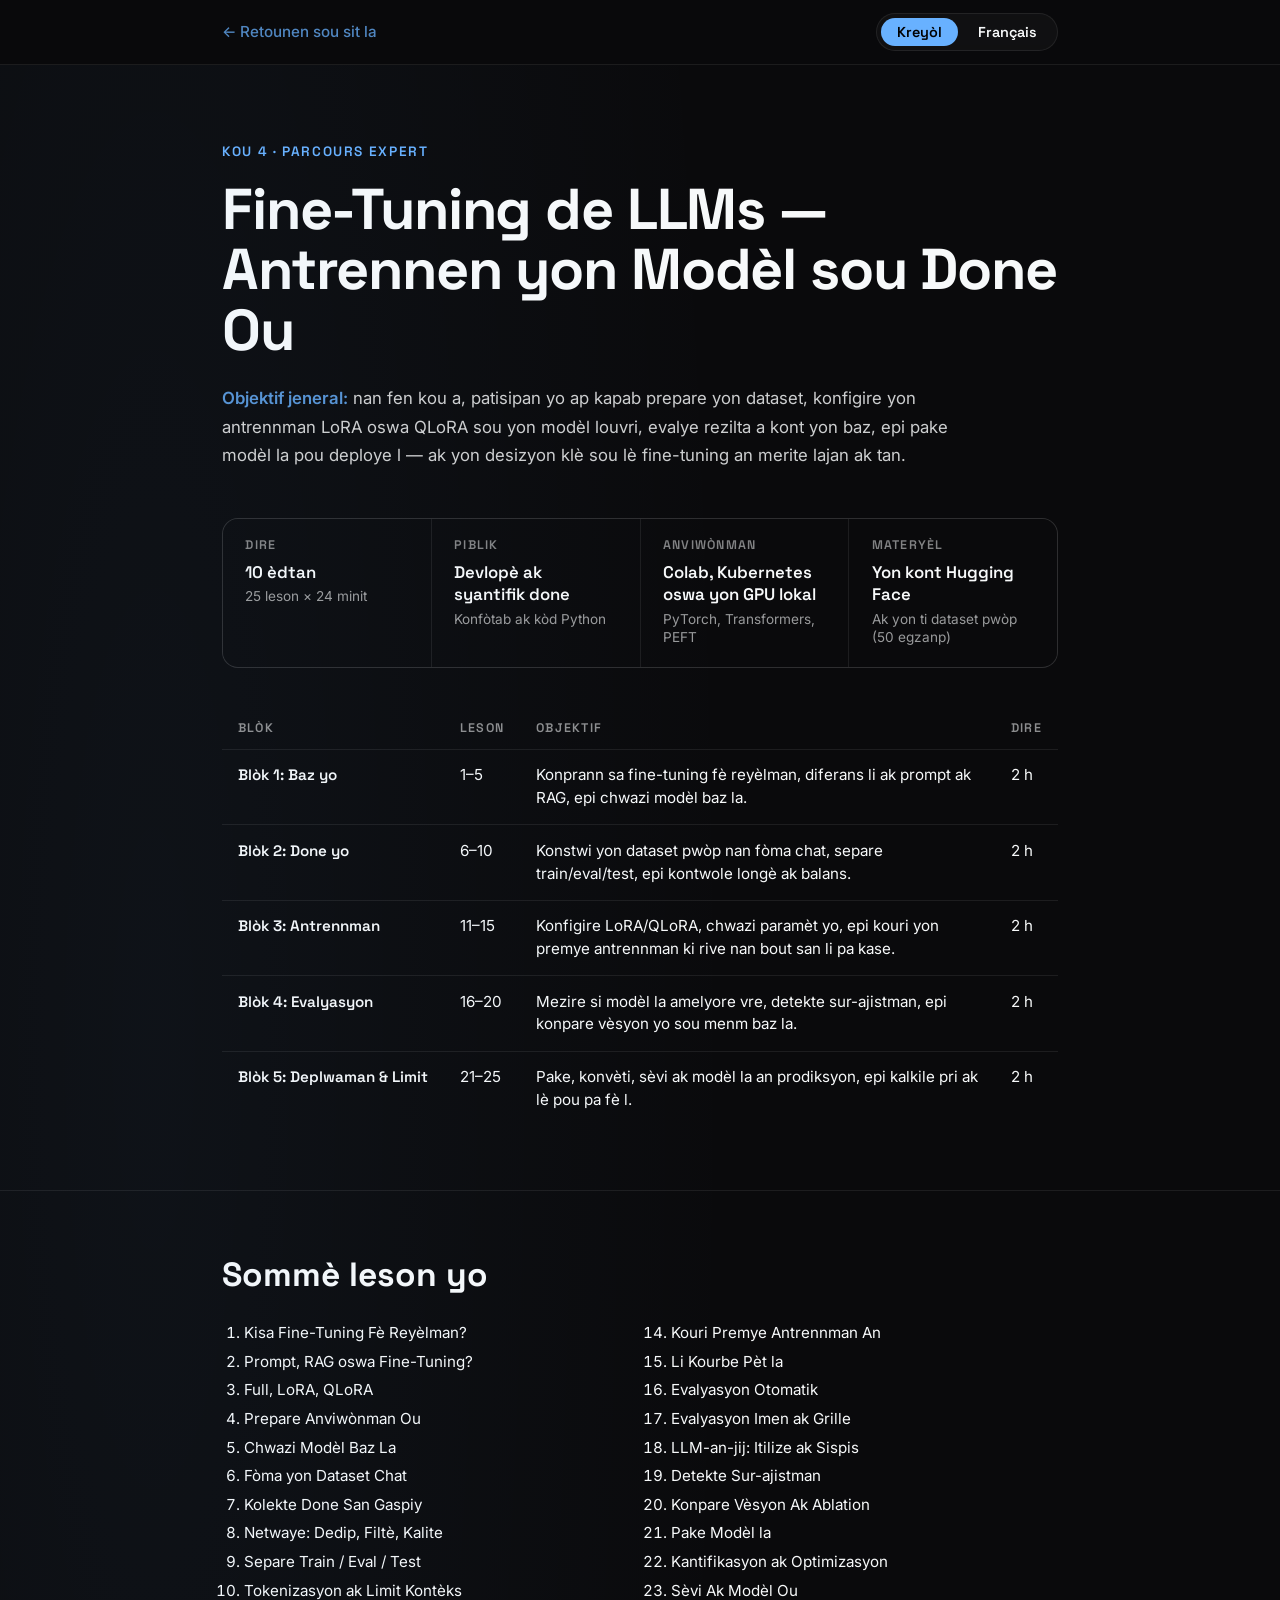
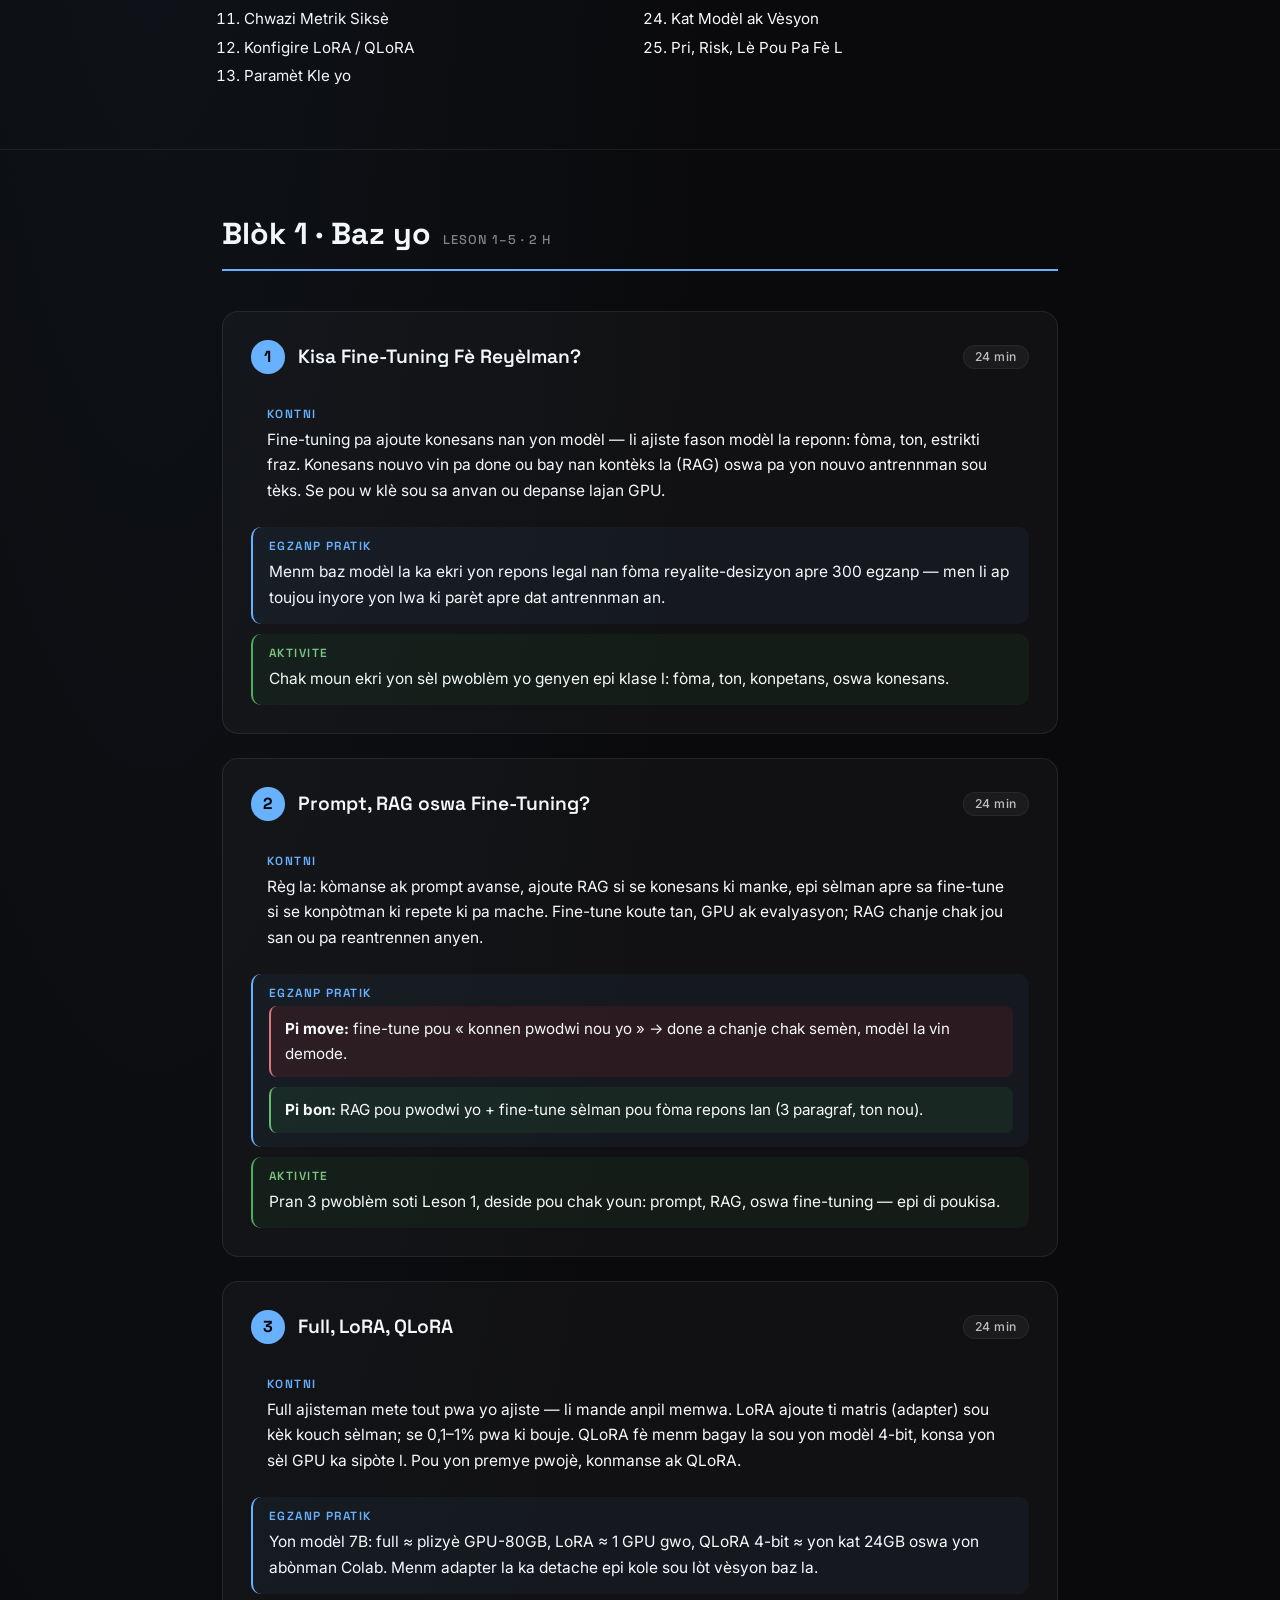
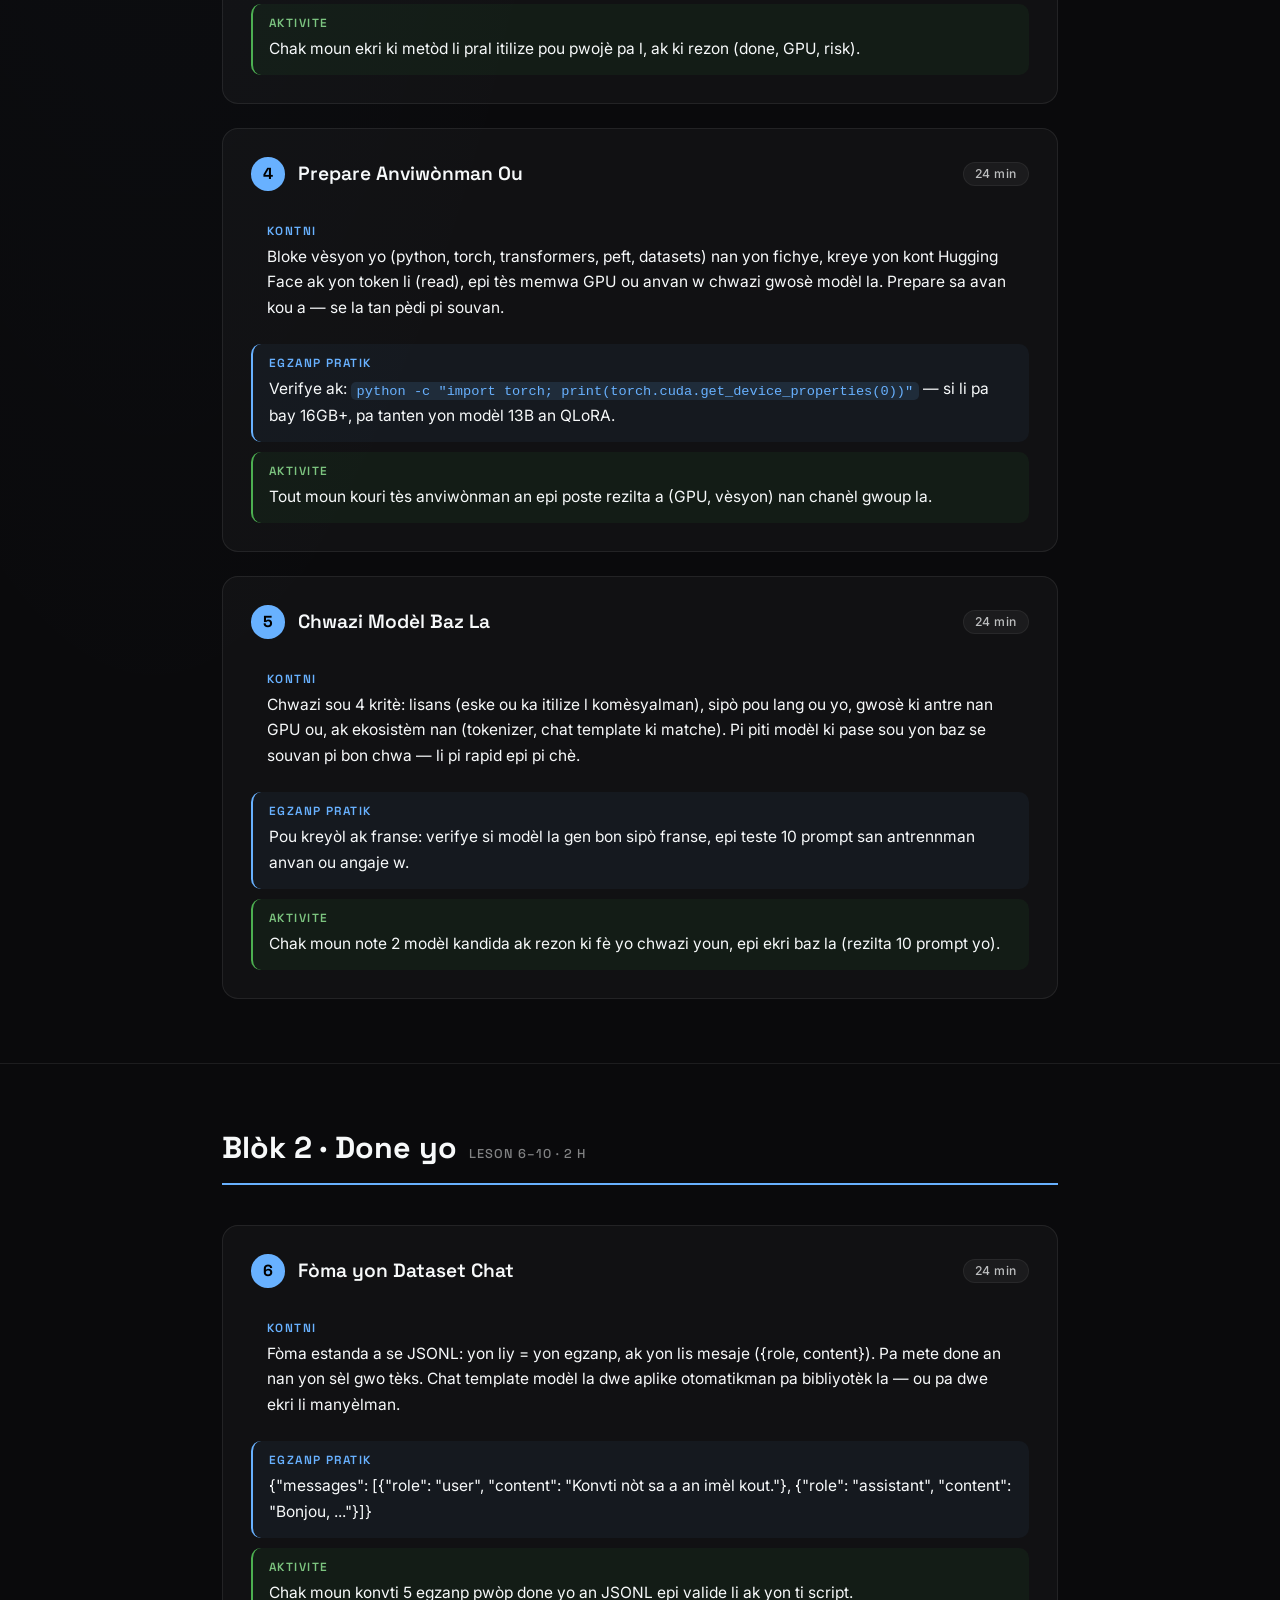
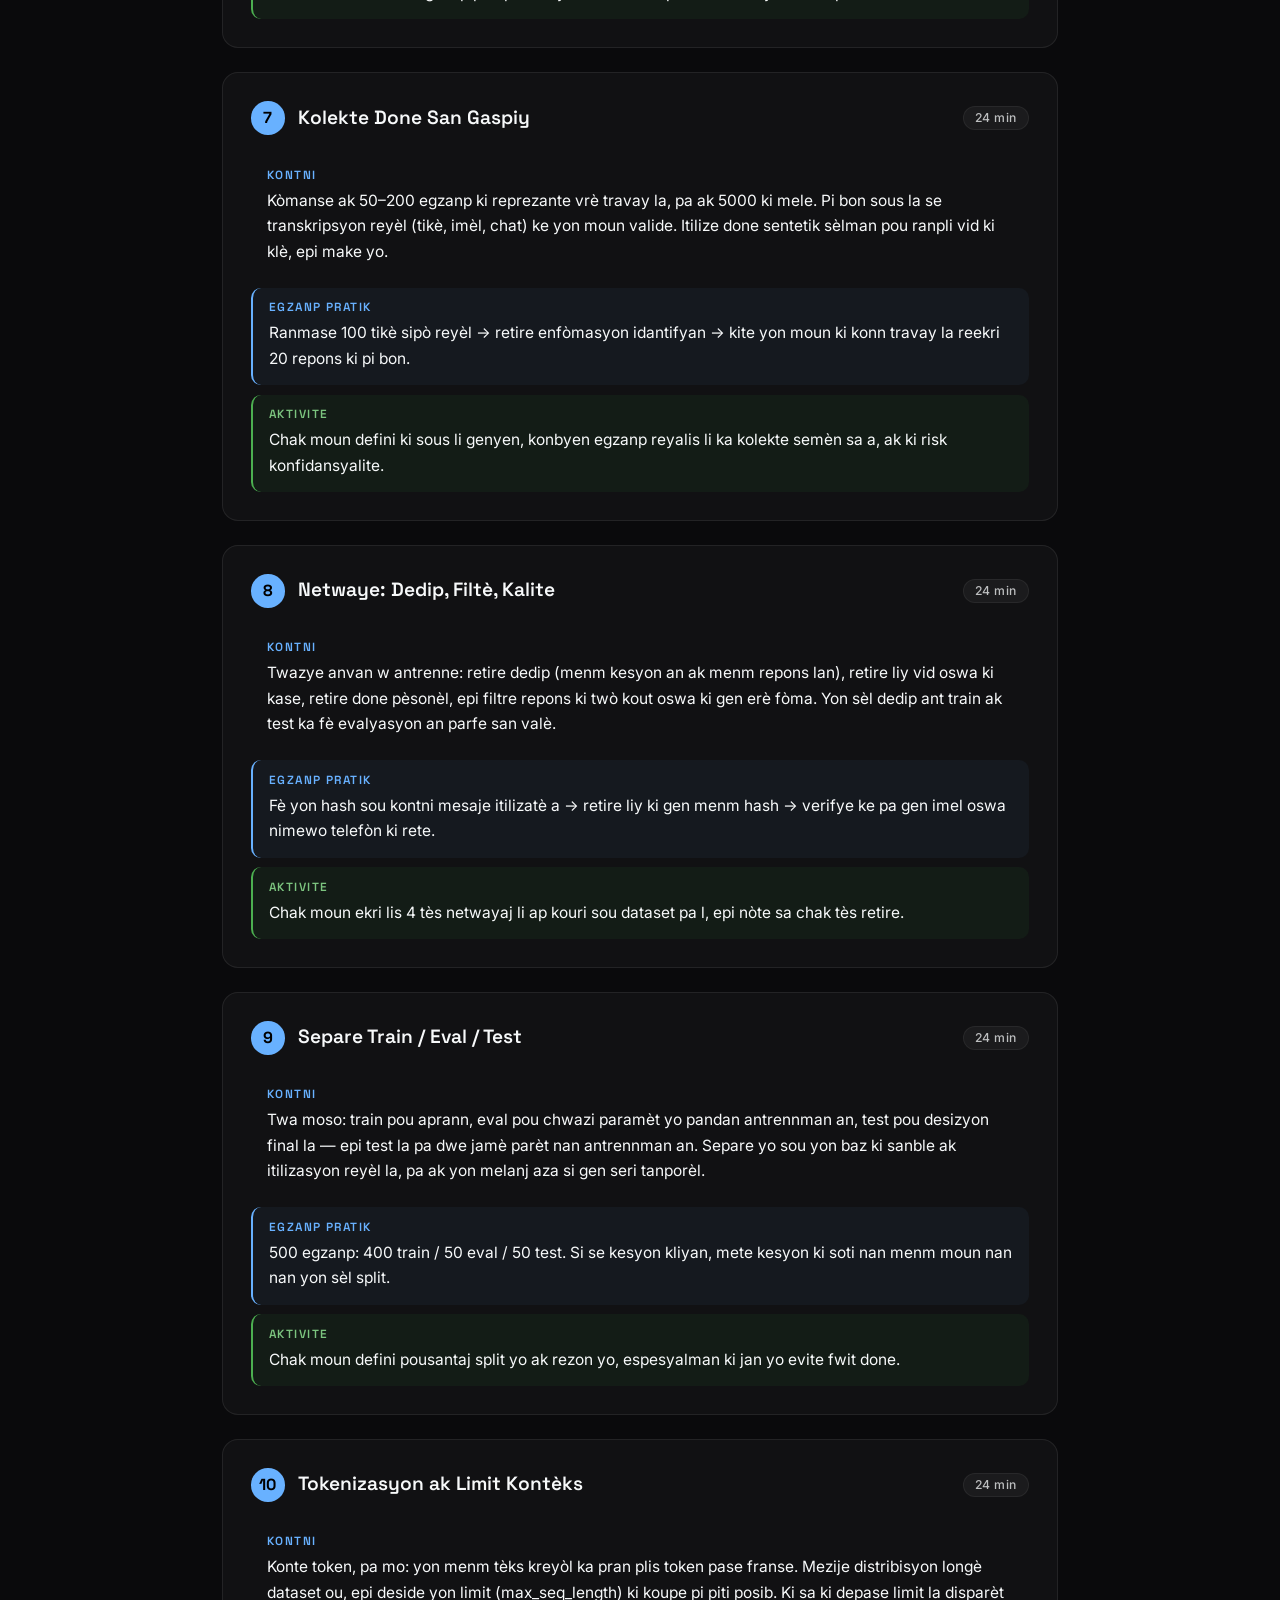
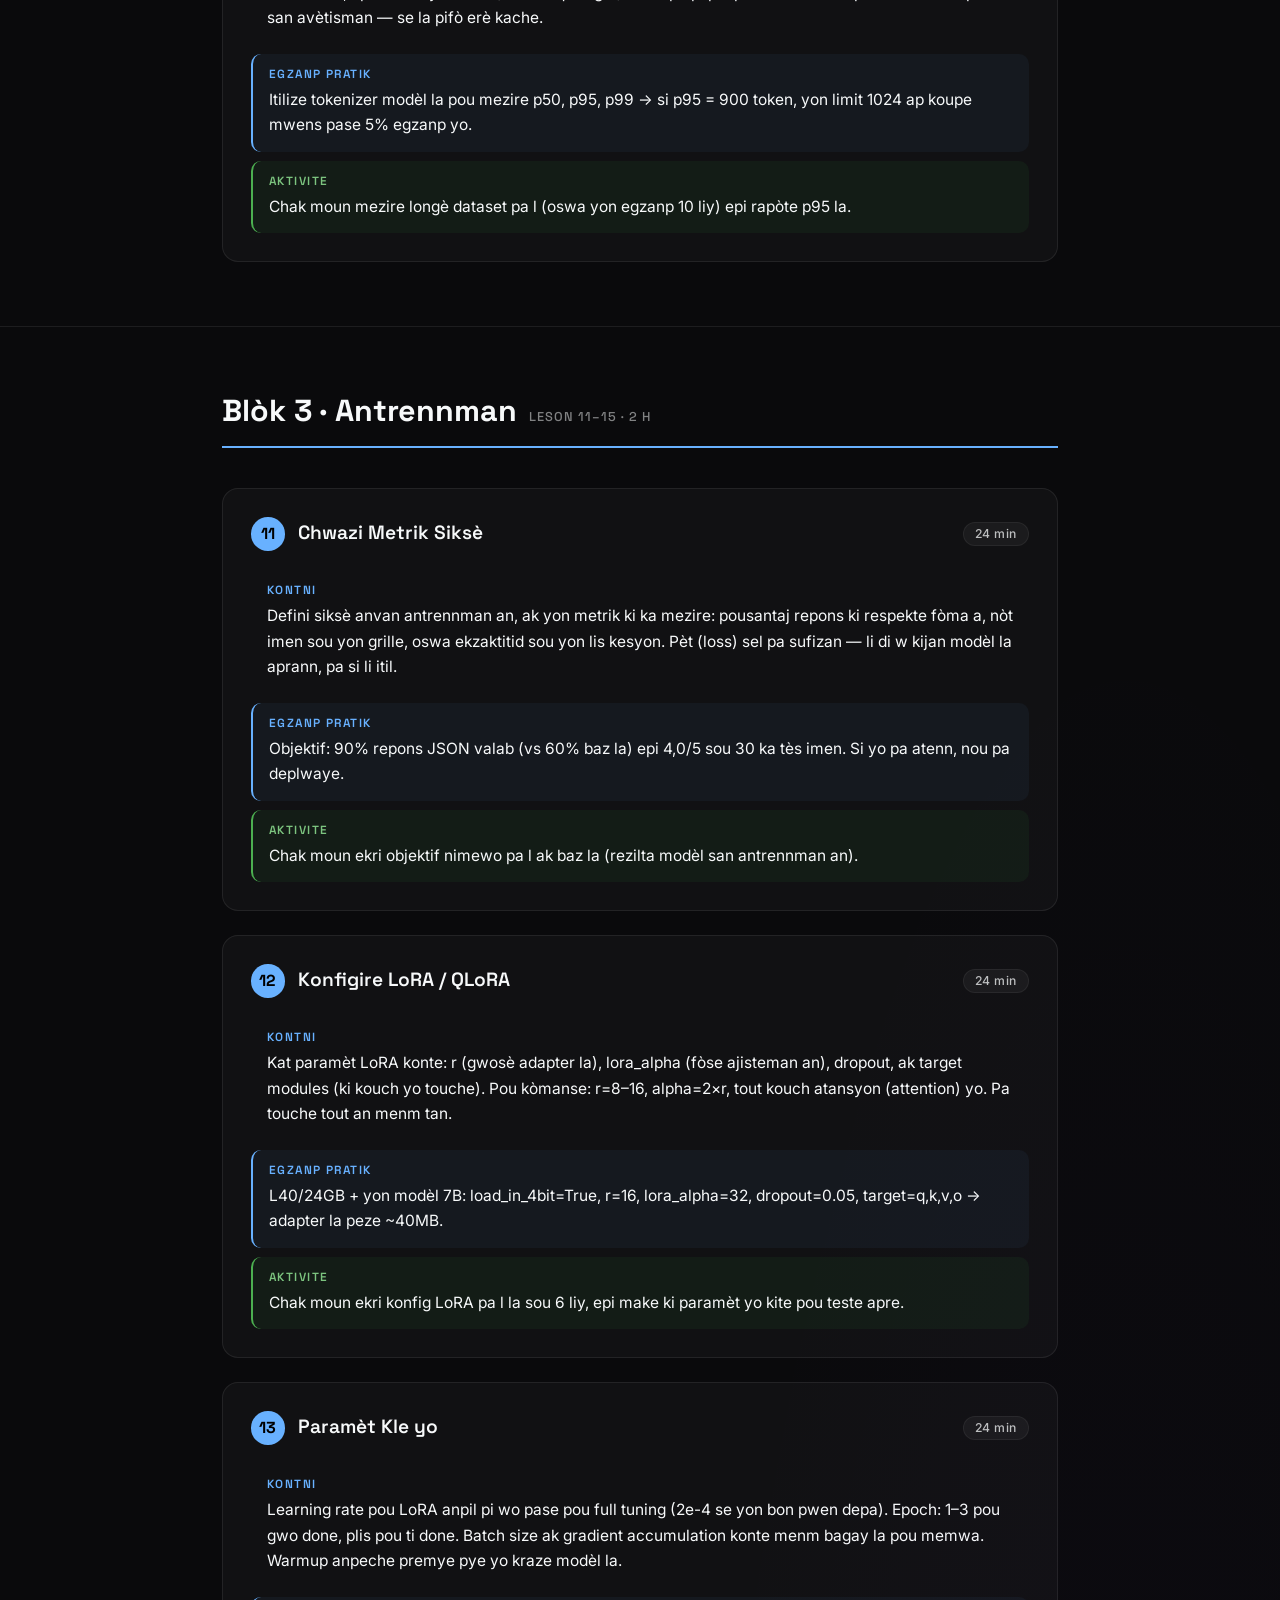
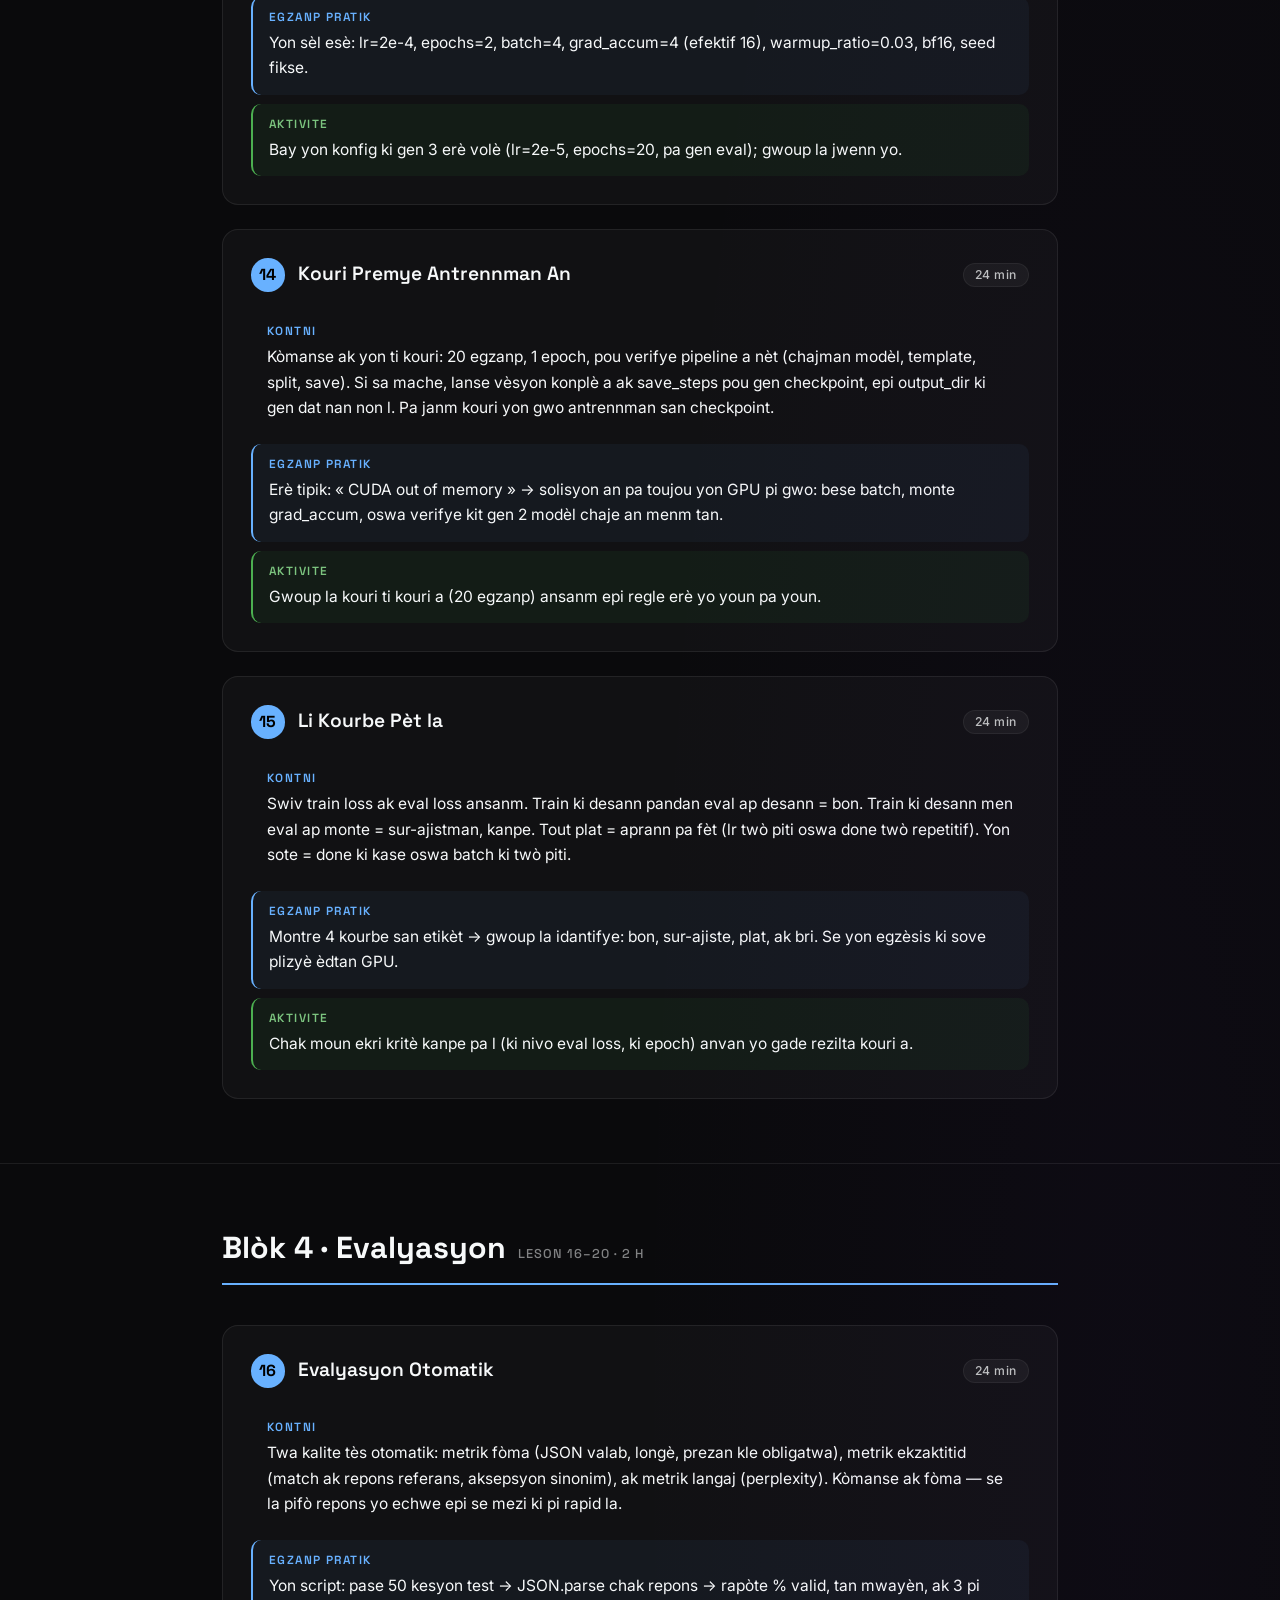
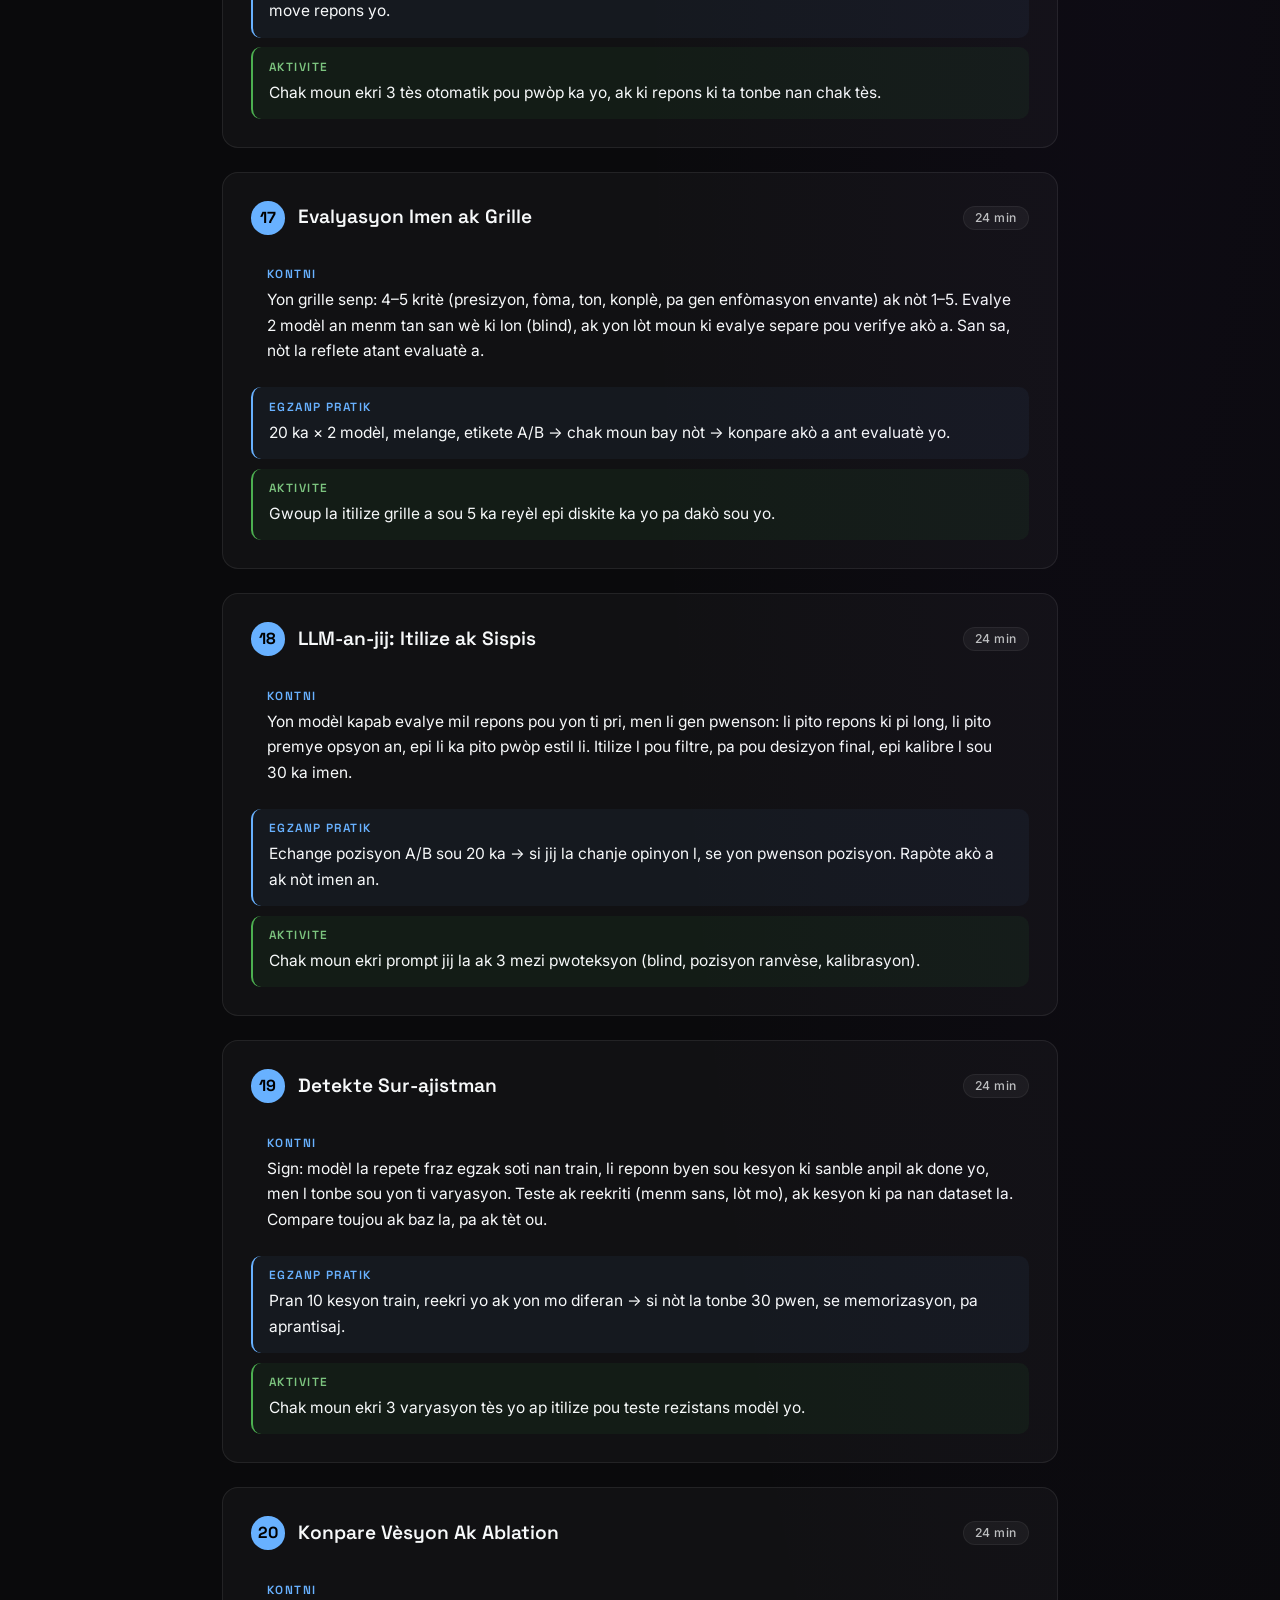
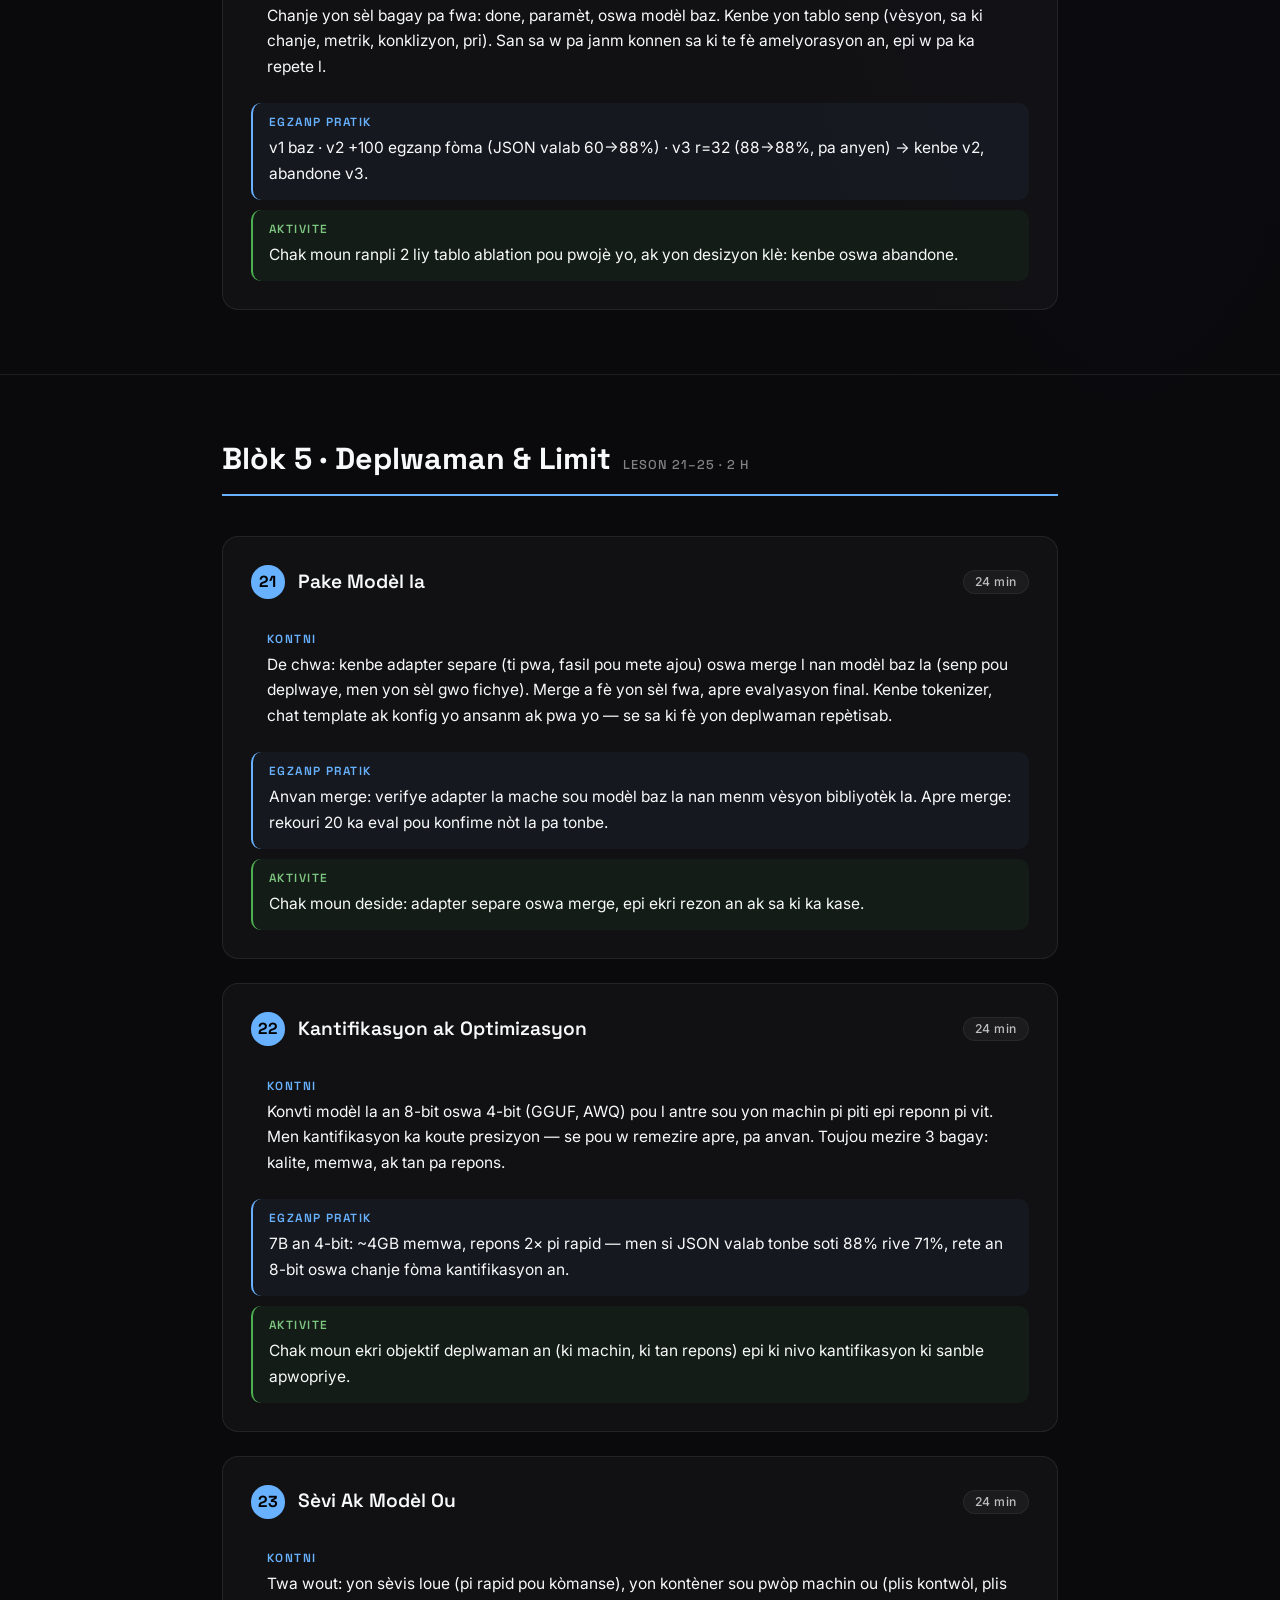
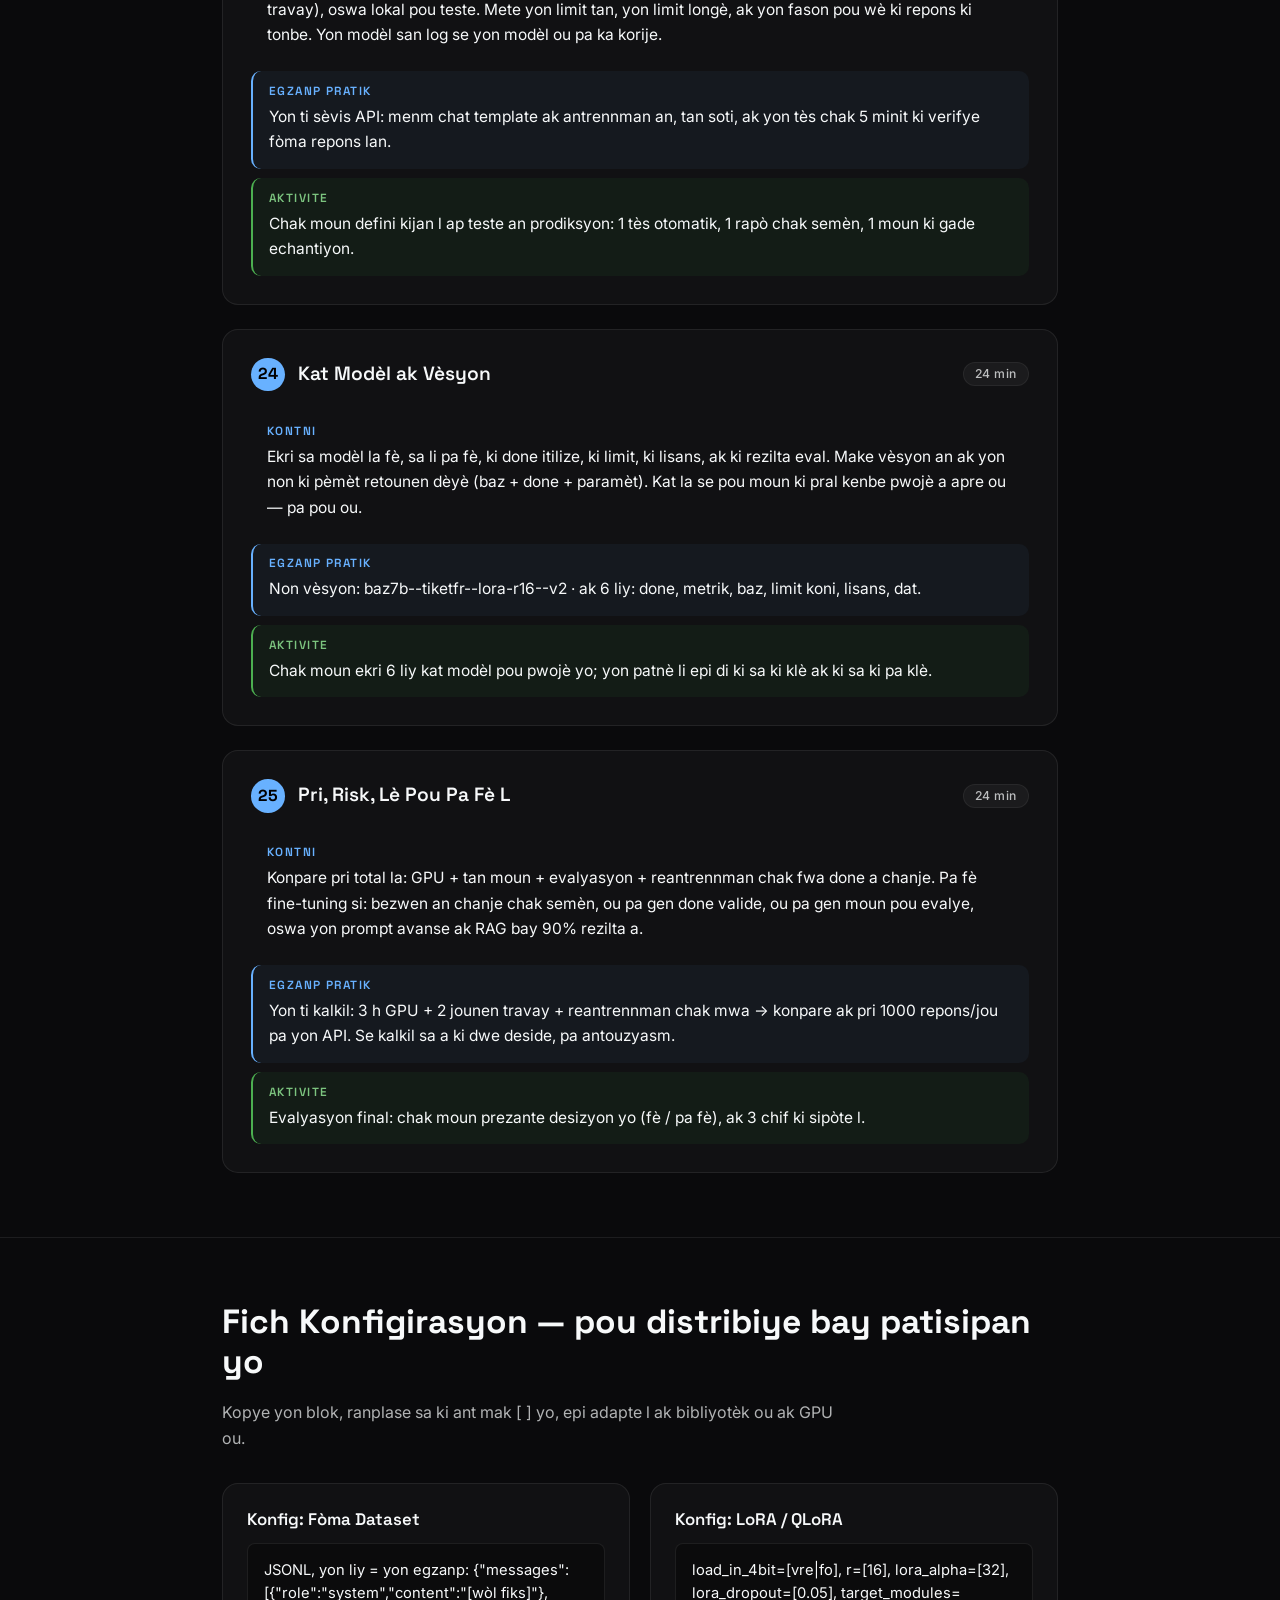
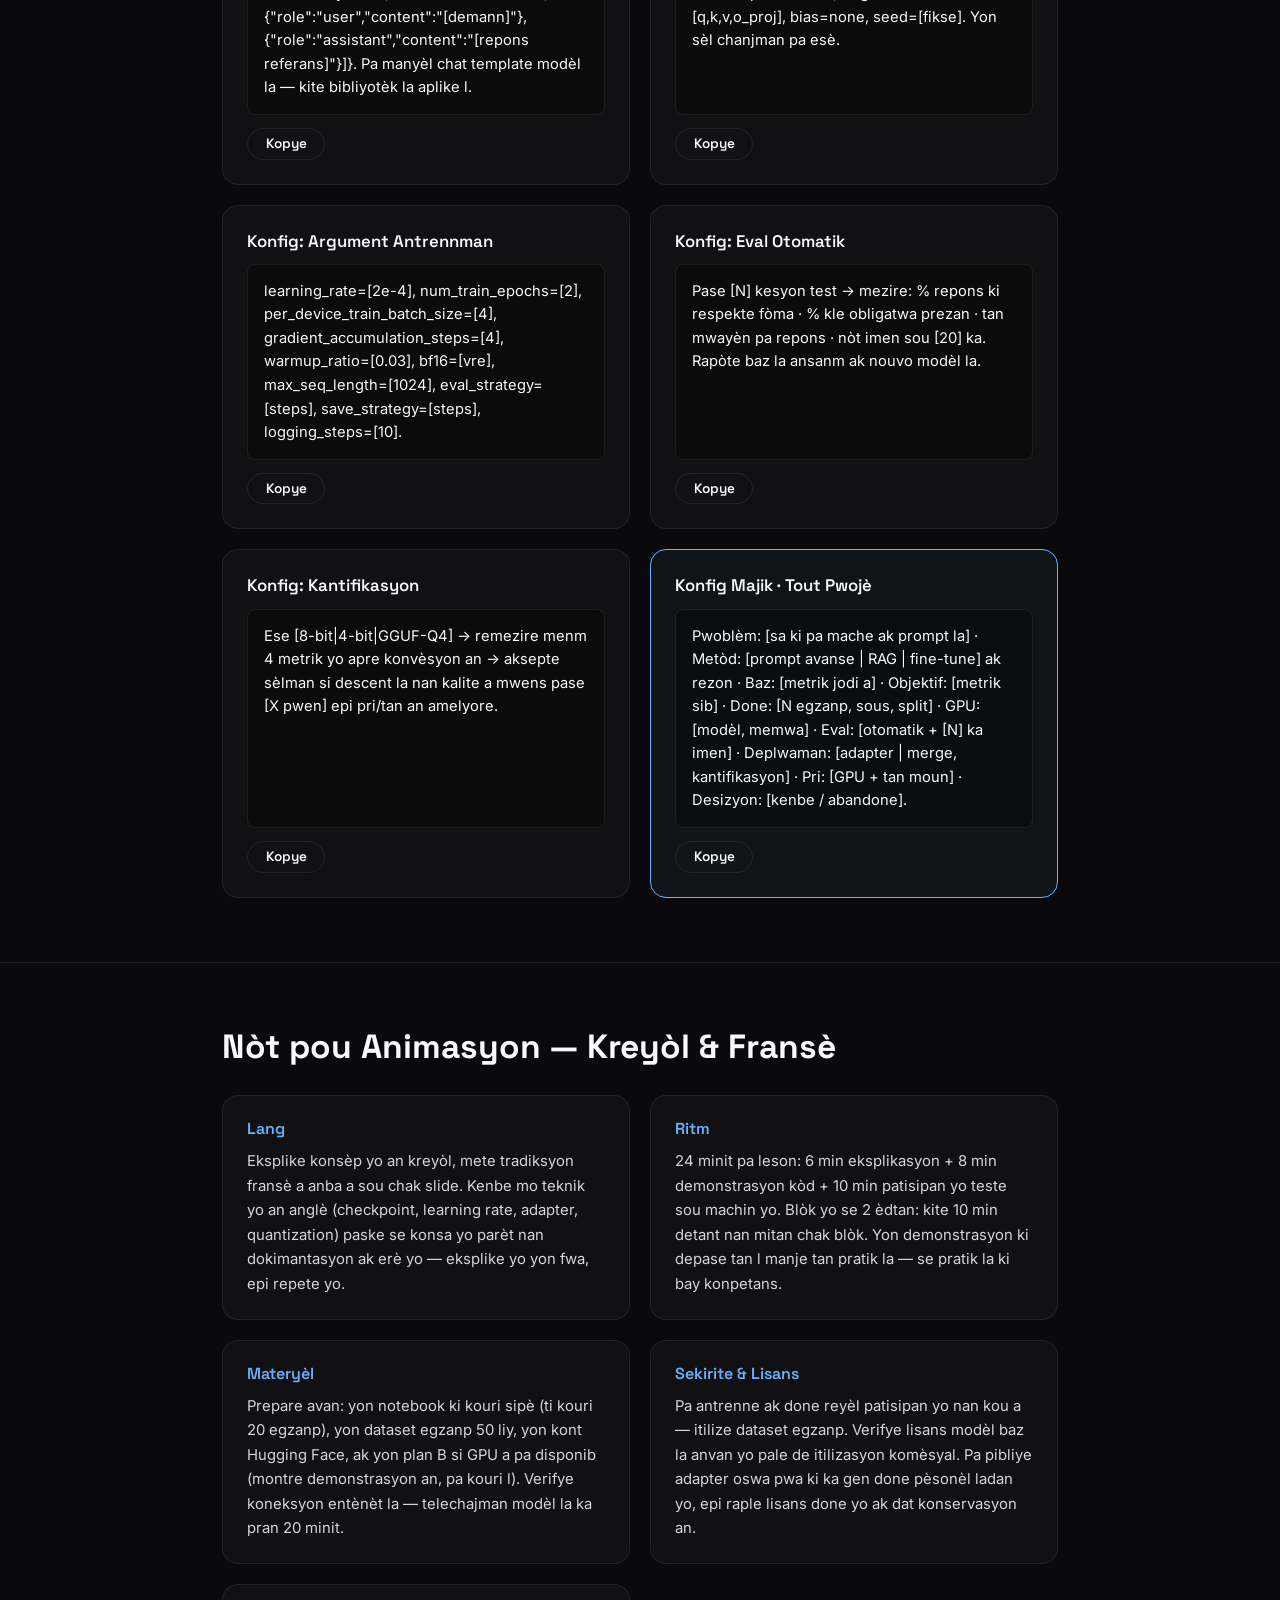
==== commit 630d6886: "Add bilingual course sheet for Déploiement avec LangChain Publie plan Kou 5 (22 leson, 5 blòk, 8 h) " ====
--- a/kou-fine-tuning.html
+++ b/kou-fine-tuning.html
@@ -659,7 +659,7 @@
                     </header>
                     <div class="part">
                         <p class="part-label"><span lang="ht">Kontni</span><span lang="fr">Contenu</span></p>
-                        <p lang="ht">Chanje yon sèl bagay pa fwa: done, paramèt, oswa modèl baz. Kenje yon tablo senp (vèsyon, sa ki chanje, metrik, konklizyon, pri). San sa w pa janm konnen sa ki te fè amelyorasyon an, epi w pa ka repete l.</p>
+                        <p lang="ht">Chanje yon sèl bagay pa fwa: done, paramèt, oswa modèl baz. Kenbe yon tablo senp (vèsyon, sa ki chanje, metrik, konklizyon, pri). San sa w pa janm konnen sa ki te fè amelyorasyon an, epi w pa ka repete l.</p>
                         <p lang="fr">Changez une seule chose à la fois : données, paramètres ou modèle de base. Tenez un tableau simple (version, modification, métrique, conclusion, coût). Sans cela, vous ignorez ce qui a produit l'amélioration et vous ne pouvez pas la reproduire.</p>
                     </div>
                     <div class="part part-example">
@@ -693,7 +693,7 @@
                     </header>
                     <div class="part">
                         <p class="part-label"><span lang="ht">Kontni</span><span lang="fr">Contenu</span></p>
-                        <p lang="ht">De chwa: kenbe adapter separe (ti pwa, fasil pou mete ajou) oswa merge l nan modèl baz la (senp pou deplwaye, men yon sèl gwo fichye). Merge a fè yon sèl fwa, apre evalyasyon final. Kenje tokenizer, chat template ak konfig yo ansanm ak pwa yo — se sa ki fè yon deplwaman repètisab.</p>
+                        <p lang="ht">De chwa: kenbe adapter separe (ti pwa, fasil pou mete ajou) oswa merge l nan modèl baz la (senp pou deplwaye, men yon sèl gwo fichye). Merge a fè yon sèl fwa, apre evalyasyon final. Kenbe tokenizer, chat template ak konfig yo ansanm ak pwa yo — se sa ki fè yon deplwaman repètisab.</p>
                         <p lang="fr">De options : garder l'adapter séparé (léger, facile à mettre à jour) ou le fusionner avec le modèle de base (déploiement simple, mais un seul gros fichier). La fusion se fait une fois, après l'évaluation finale. Conservez tokenizer, gabarit de chat et configurations avec les poids — c'est ce qui rend un déploiement reproductible.</p>
                     </div>
                     <div class="part part-example">
@@ -907,6 +907,7 @@
                 · <a href="kou-intro-chatgpt.html"><span lang="ht">Kou 1</span><span lang="fr">Cours 1</span></a>
                 · <a href="kou-ia-images.html"><span lang="ht">Kou 2</span><span lang="fr">Cours 2</span></a>
                 · <a href="kou-otomatisasyon.html"><span lang="ht">Kou 3</span><span lang="fr">Cours 3</span></a>
+                · <a href="kou-langchain.html"><span lang="ht">Kou 5</span><span lang="fr">Cours 5</span></a>
                 · Akademi Clairtech · 2026
             </p>
         </div>
--- a/course.css
+++ b/course.css
@@ -430,6 +430,7 @@
     border: 1px solid var(--glass-border);
     font-size: .92rem;
     line-height: 1.6;
+    overflow-wrap: anywhere;
 }
 
 .copy-btn {
@@ -530,6 +531,9 @@
 
     .plan-table {
         font-size: .85rem;
+        display: block;
+        overflow-x: auto;
+        -webkit-overflow-scrolling: touch;
     }
 
     .plan-table th,
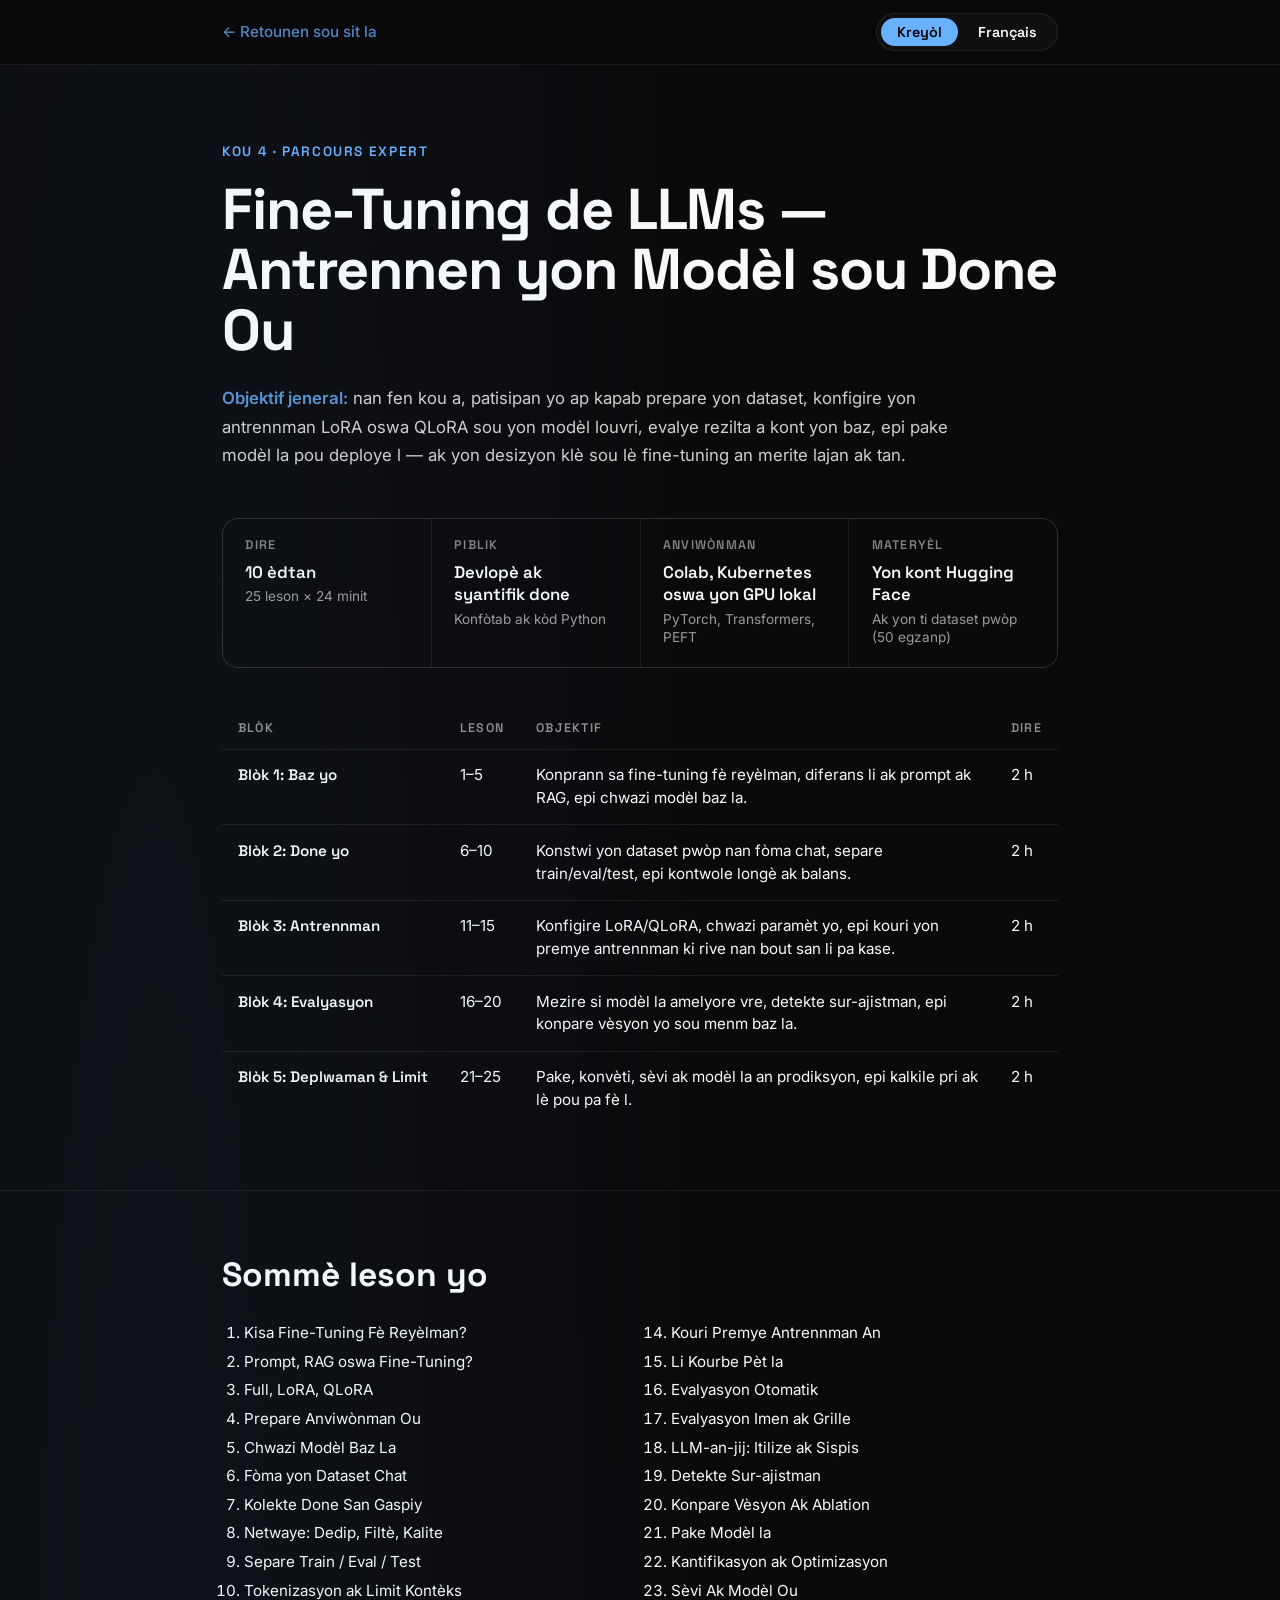
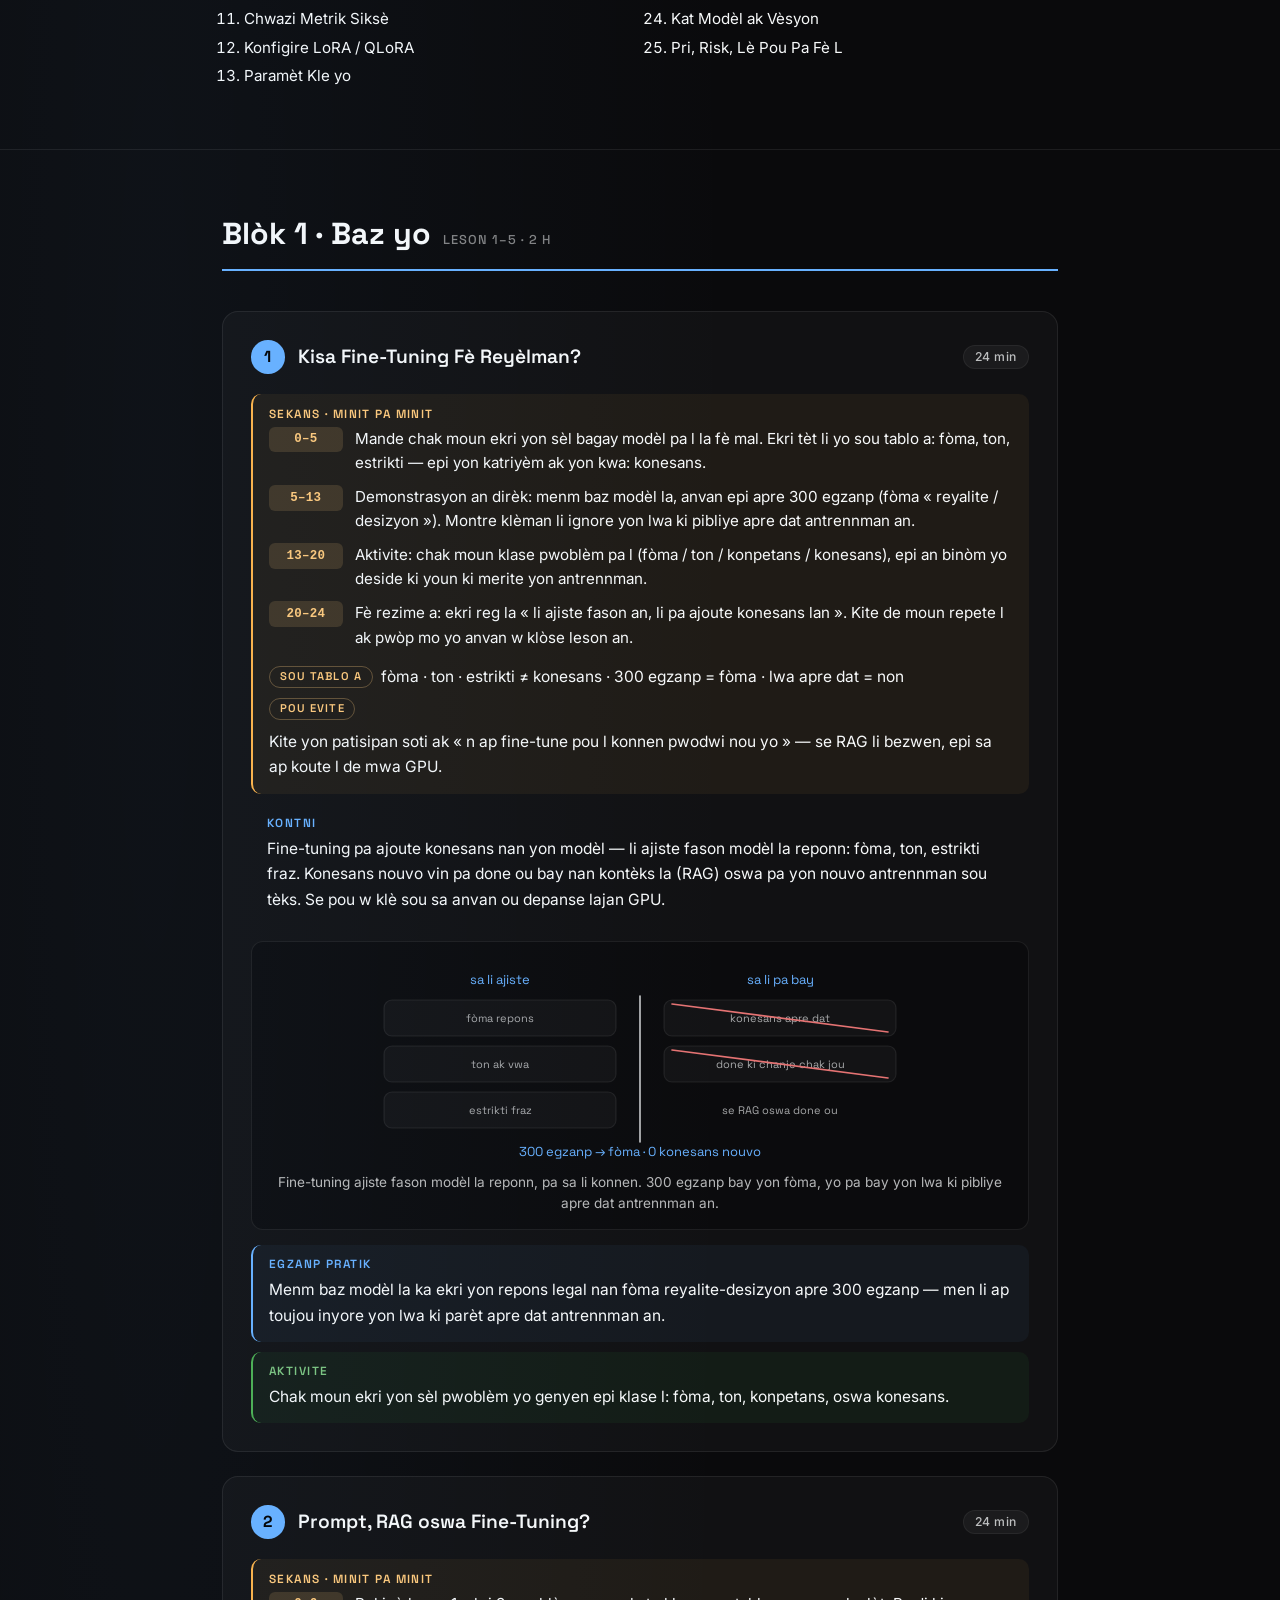
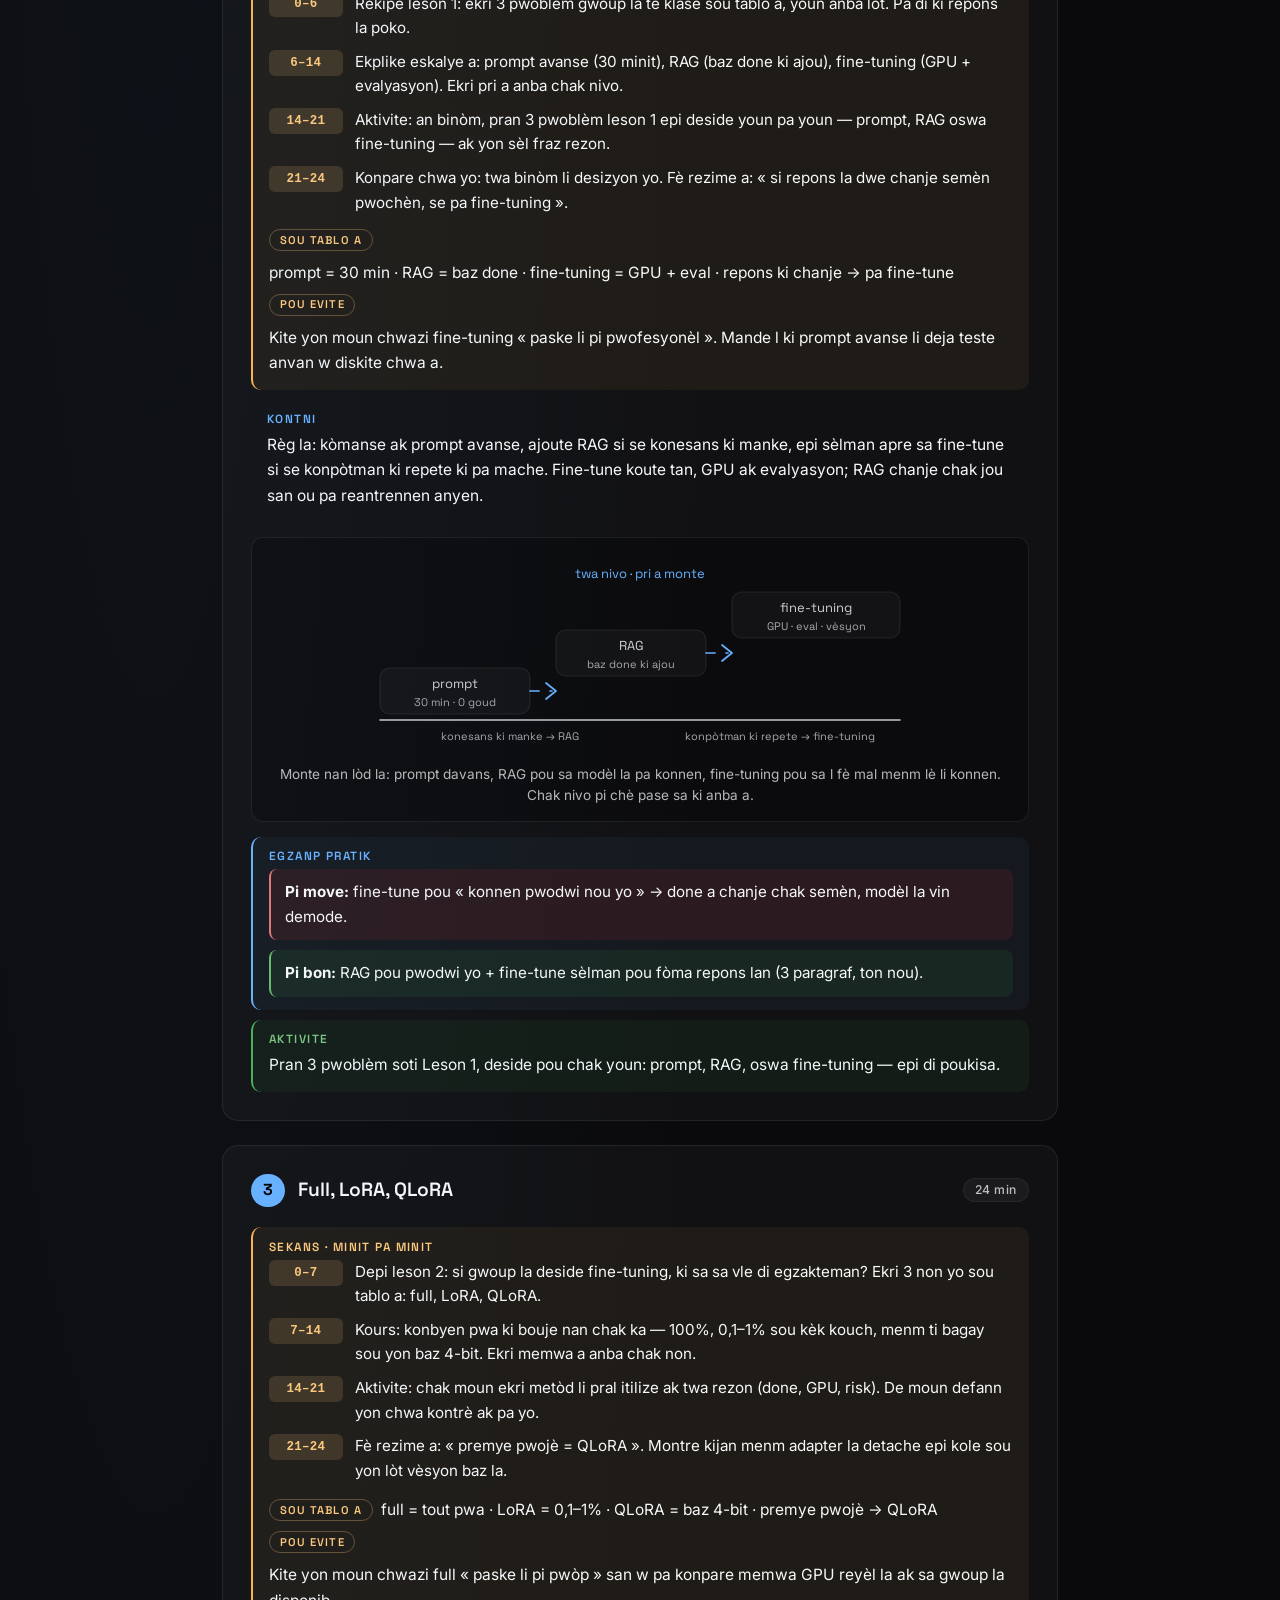
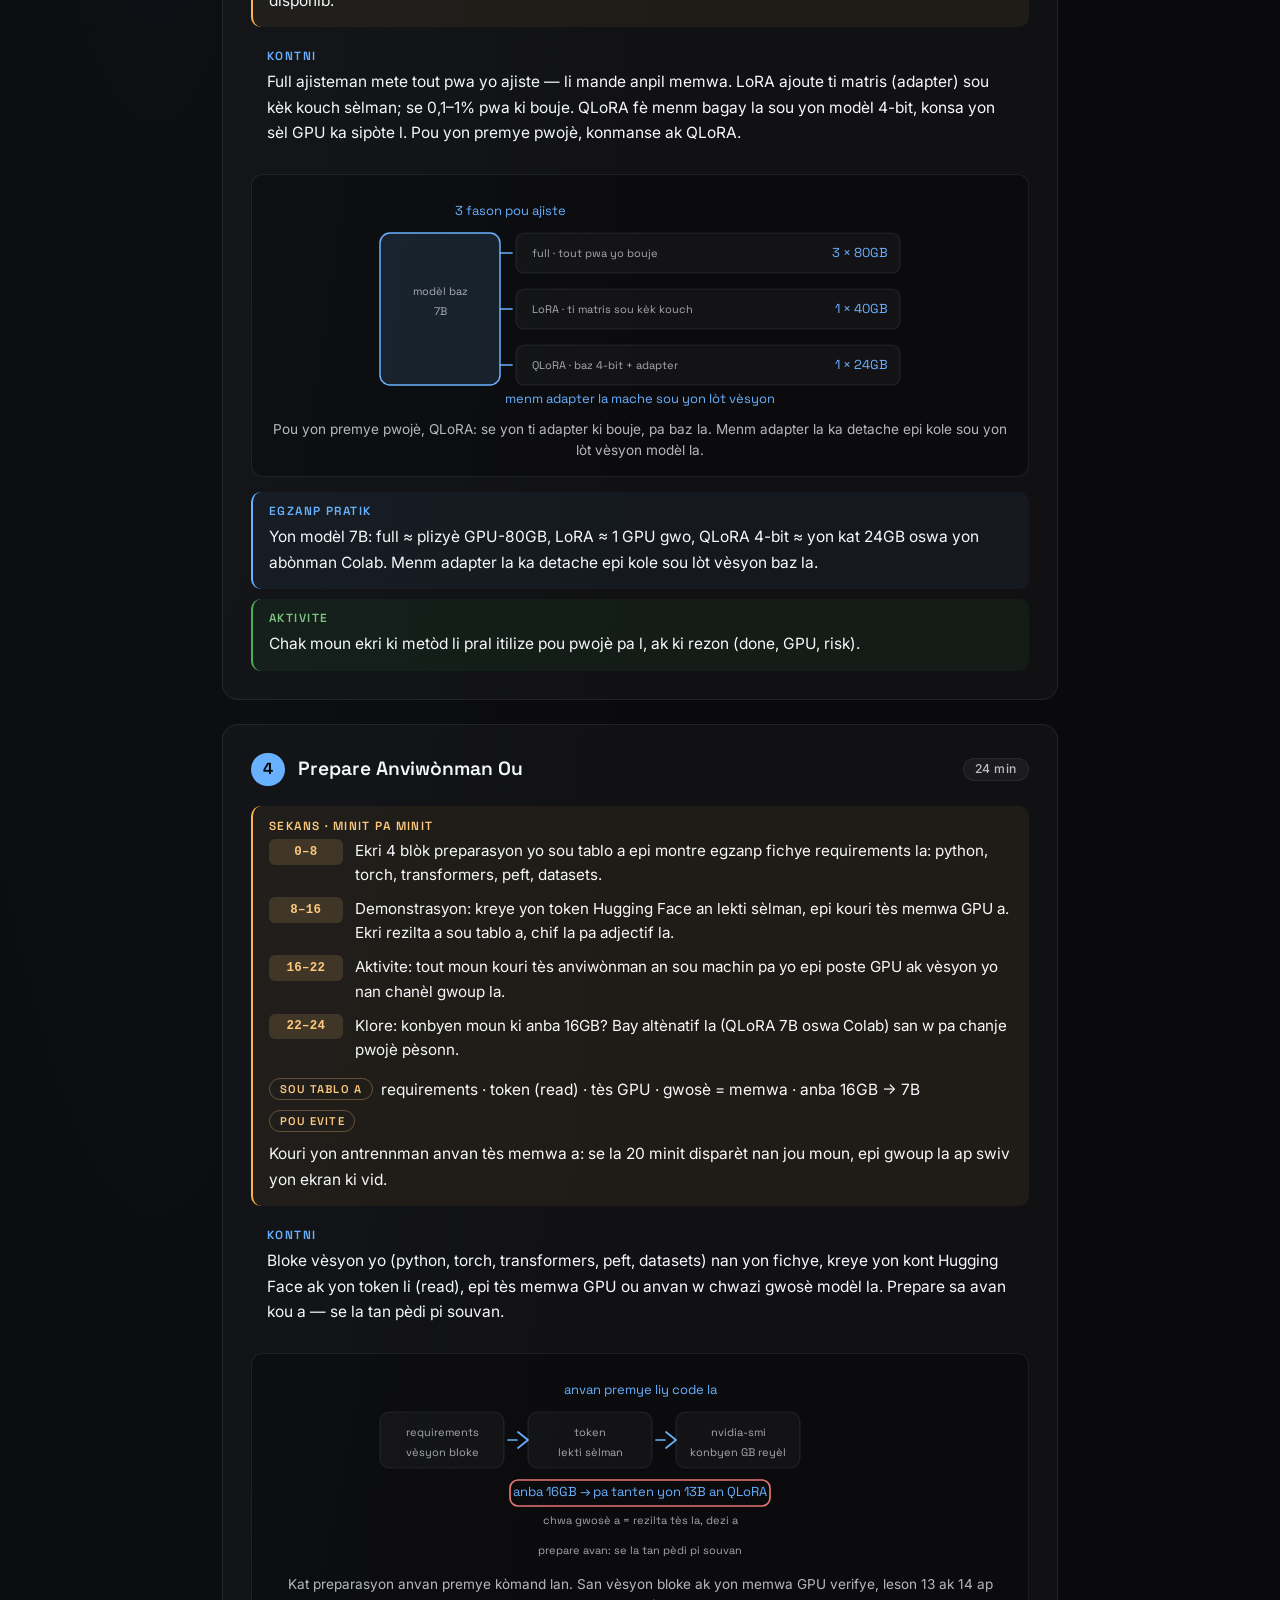
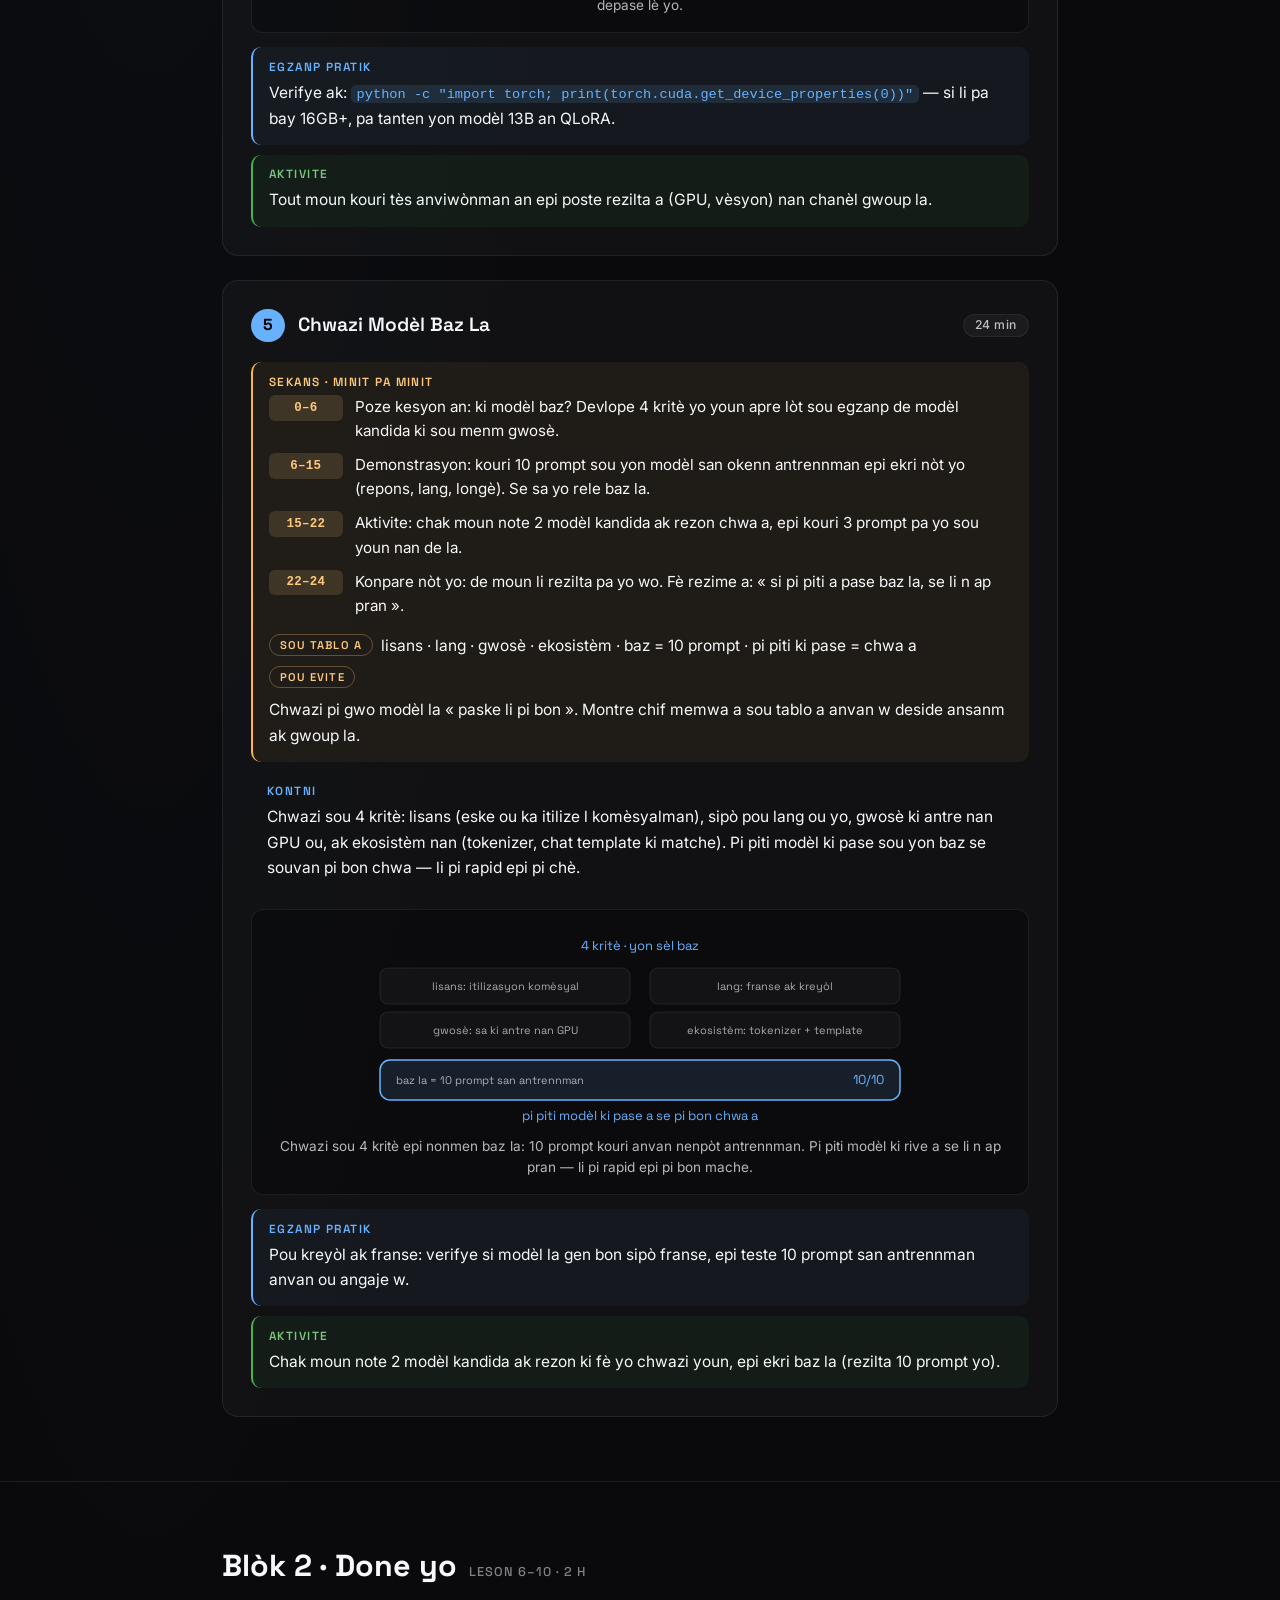
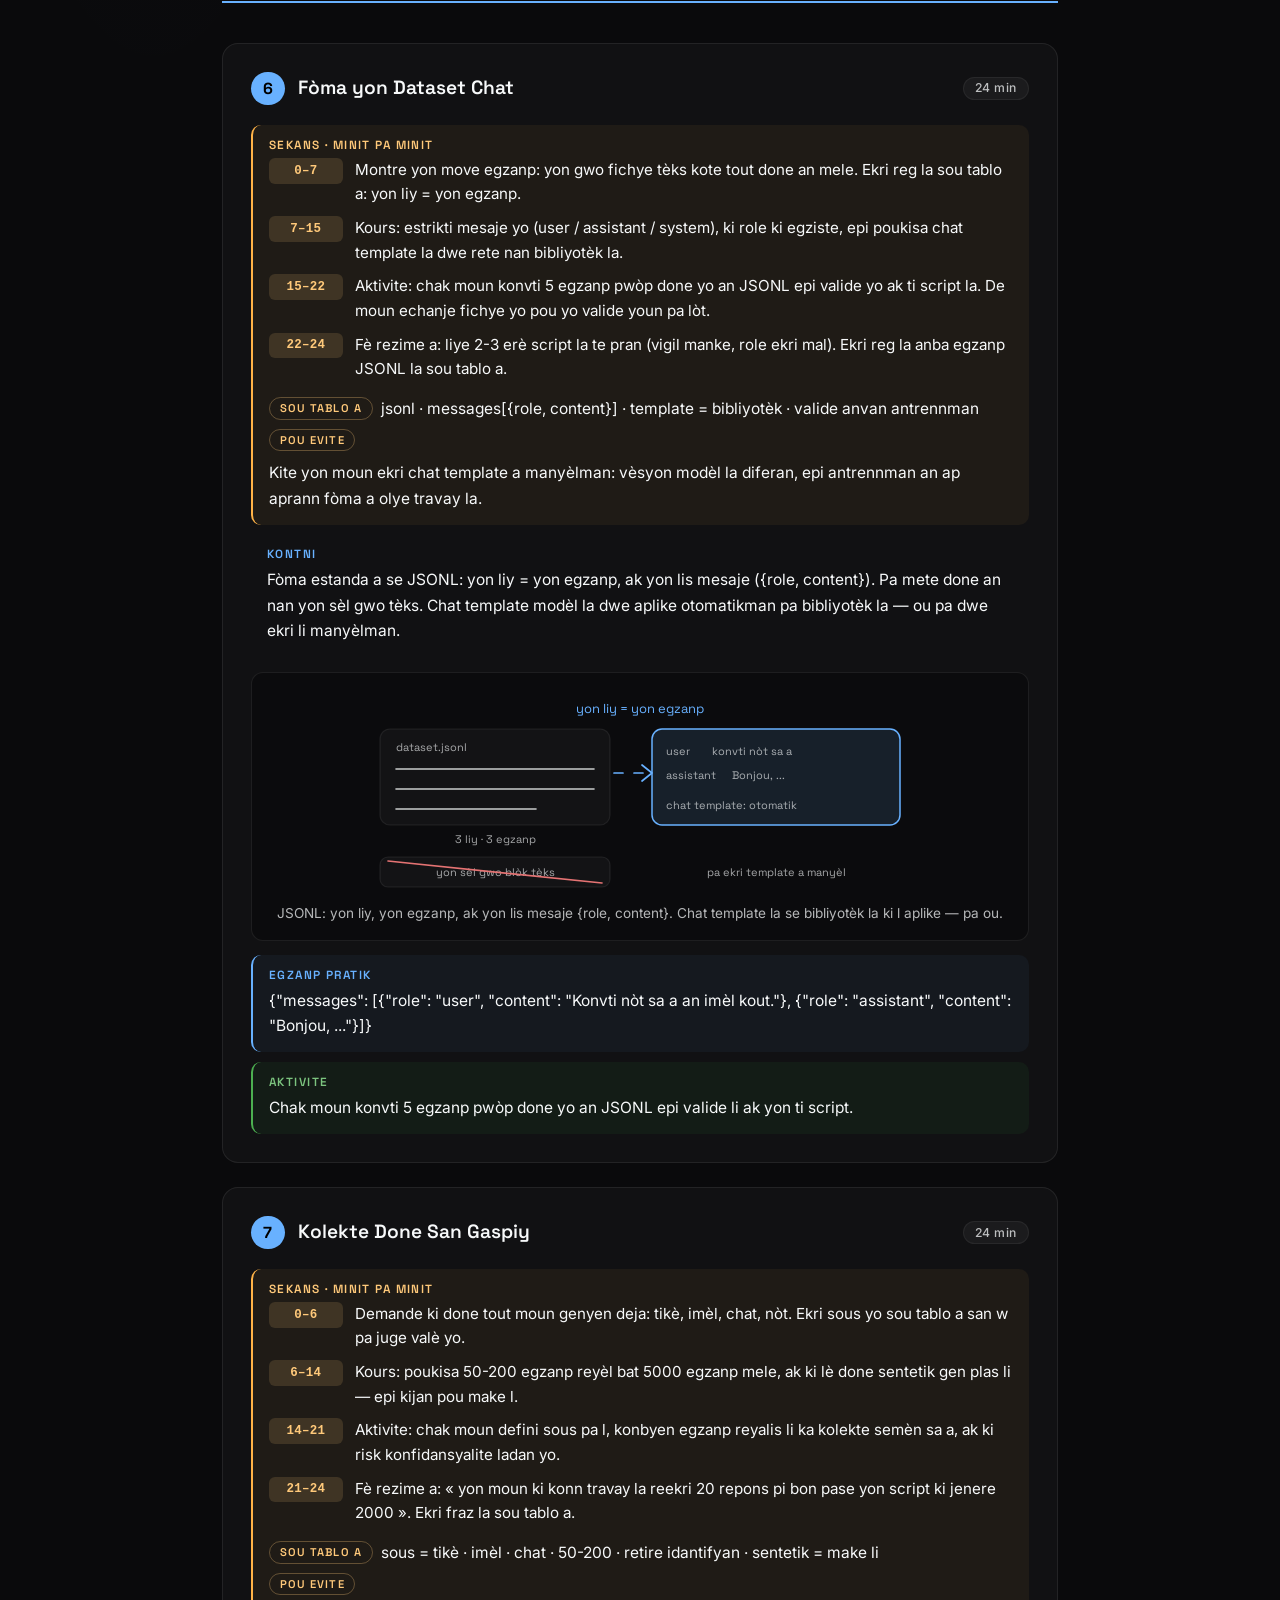
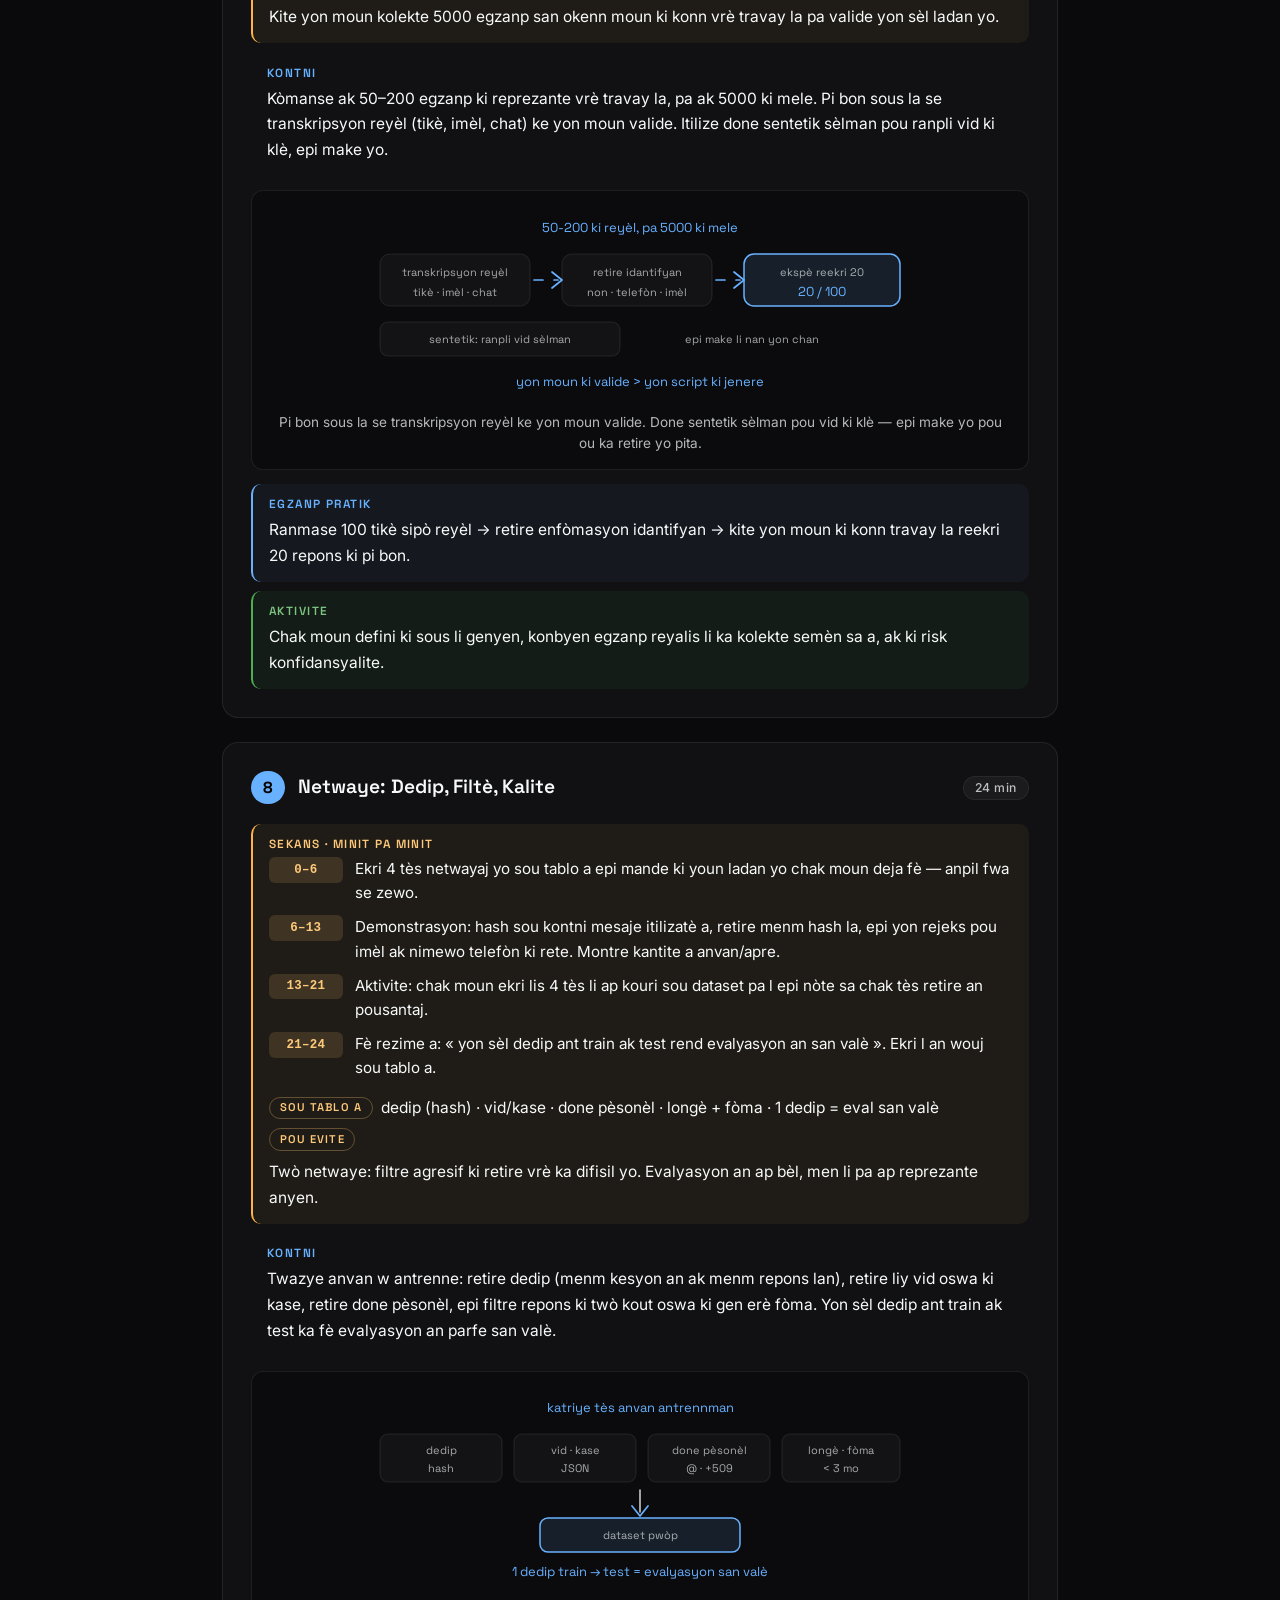
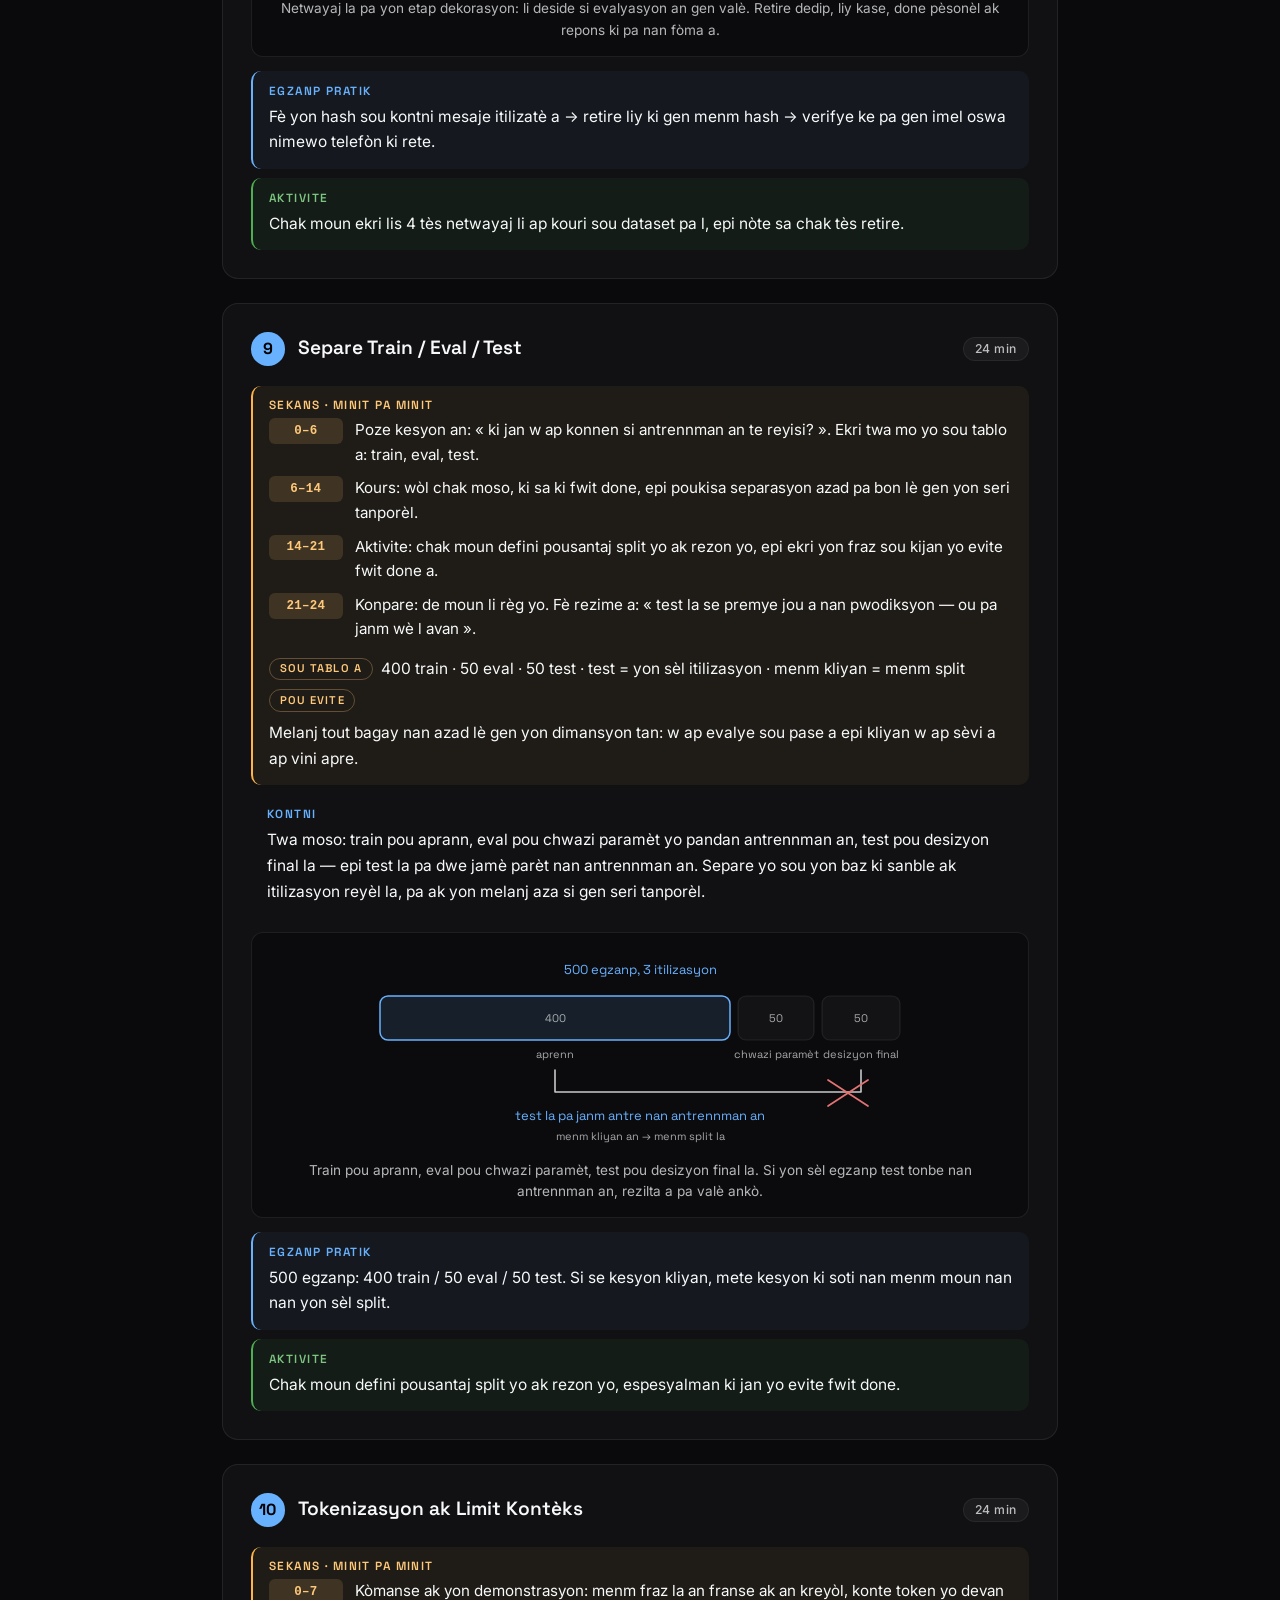
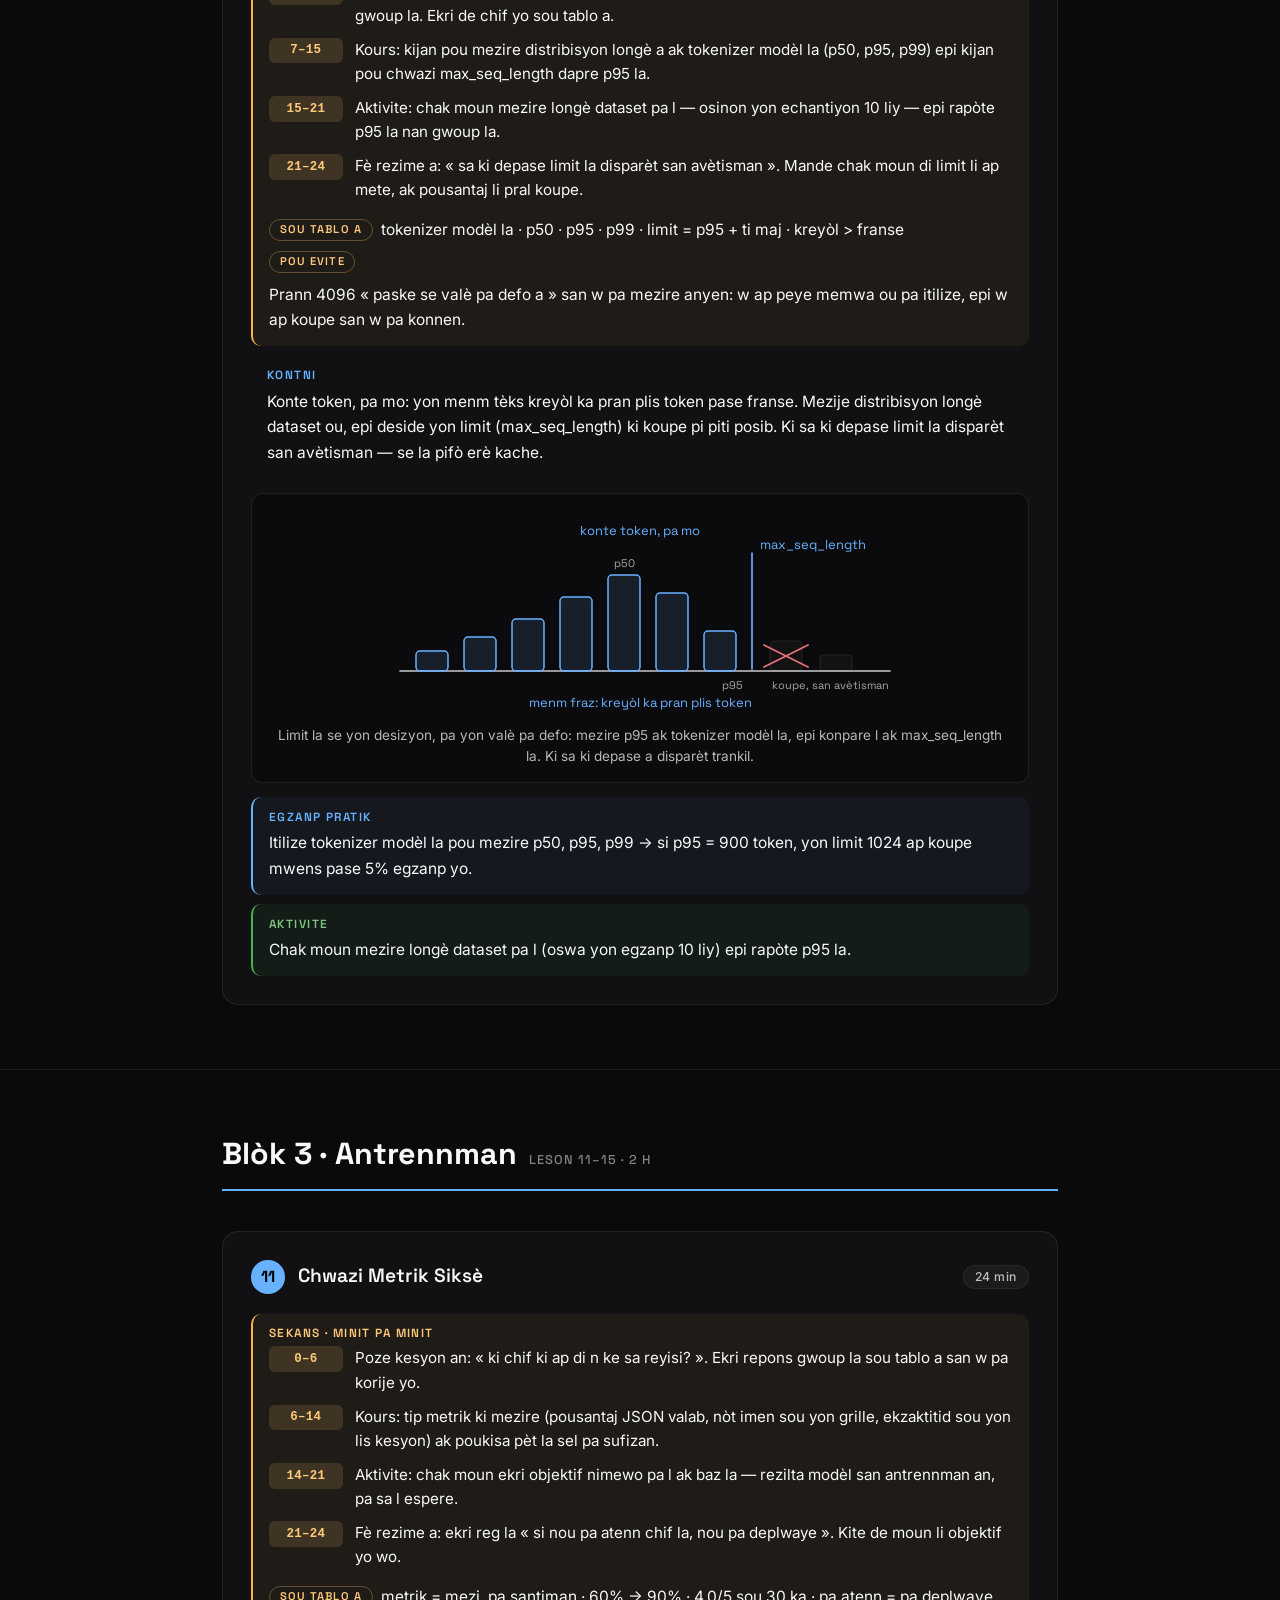
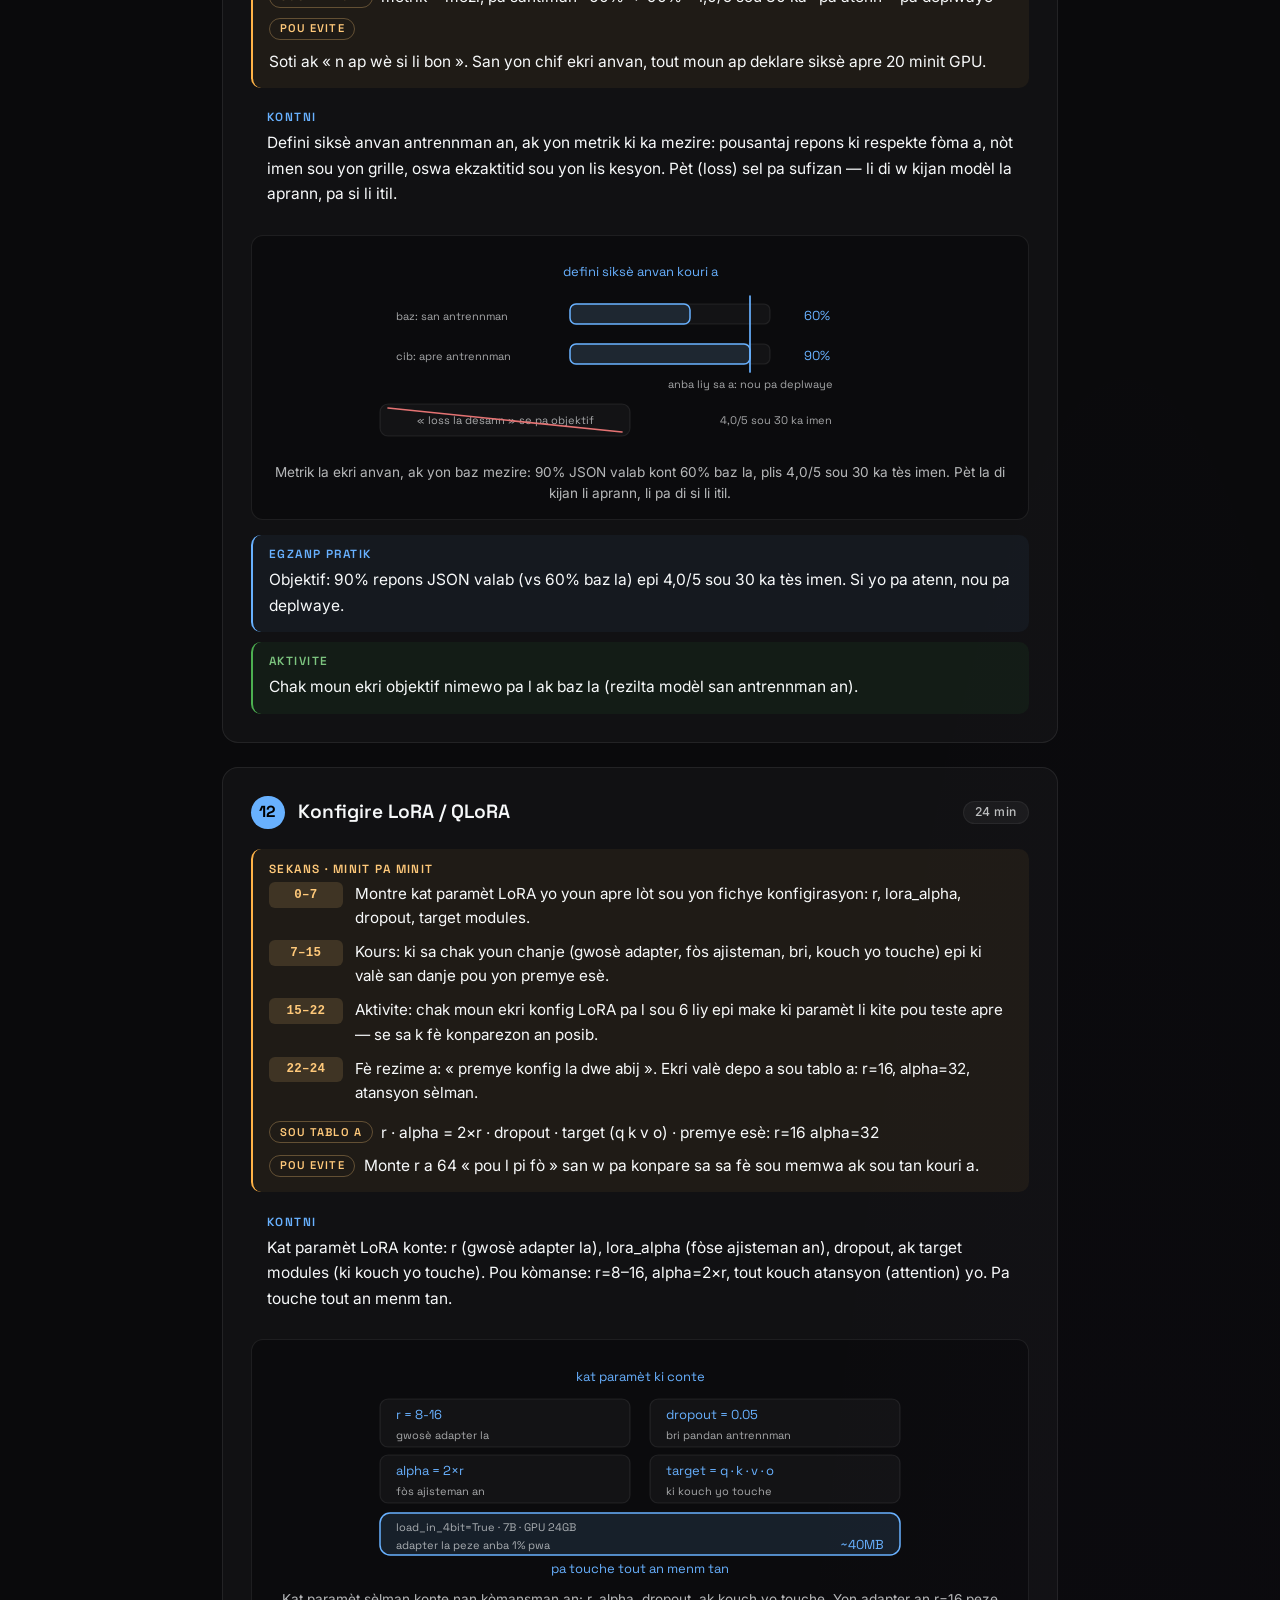
==== commit 2f5223bb: "Add minute-by-minute run-of-show and SVG figures to Fine-Tuning de LLMs Give every one of the 25 les" ====
--- a/kou-fine-tuning.html
+++ b/kou-fine-tuning.html
@@ -183,11 +183,68 @@
                         <h3><span lang="ht">Kisa Fine-Tuning Fè Reyèlman?</span><span lang="fr">Ce que le fine-tuning fait vraiment</span></h3>
                         <span class="lesson-time">24 min</span>
                     </header>
+                    <div class="part part-run">
+                        <p class="part-label"><span lang="ht">Sekans · minit pa minit</span><span lang="fr">Déroulé · minute par minute</span></p>
+                        <ol class="run-list">
+                            <li class="run-step">
+                                <span class="run-time">0–5</span>
+                                <p><span lang="ht">Mande chak moun ekri yon sèl bagay modèl pa l la fè mal. Ekri tèt li yo sou tablo a: fòma, ton, estrikti — epi yon katriyèm ak yon kwa: konesans.</span><span lang="fr">Demandez à chacun d'écrire une seule chose que son modèle rate. Écrivez les titres au tableau : format, ton, structure — puis un quatrième barré d'une croix : connaissance.</span></p>
+                            </li>
+                            <li class="run-step">
+                                <span class="run-time">5–13</span>
+                                <p><span lang="ht">Demonstrasyon an dirèk: menm baz modèl la, anvan epi apre 300 egzanp (fòma « reyalite / desizyon »). Montre klèman li ignore yon lwa ki pibliye apre dat antrennman an.</span><span lang="fr">Démonstration en direct : le même modèle de base avant puis après 300 exemples (format « faits / décision »). Montrez clairement qu'il ignore une loi publiée après sa date d'entraînement.</span></p>
+                            </li>
+                            <li class="run-step">
+                                <span class="run-time">13–20</span>
+                                <p><span lang="ht">Aktivite: chak moun klase pwoblèm pa l (fòma / ton / konpetans / konesans), epi an binòm yo deside ki youn ki merite yon antrennman.</span><span lang="fr">Activité : chacun classe son problème (format / ton / compétence / connaissance), puis en binôme on décide lequel mérite un entraînement.</span></p>
+                            </li>
+                            <li class="run-step">
+                                <span class="run-time">20–24</span>
+                                <p><span lang="ht">Fè rezime a: ekri reg la « li ajiste fason an, li pa ajoute konesans lan ». Kite de moun repete l ak pwòp mo yo anvan w klòse leson an.</span><span lang="fr">Synthèse : écrivez la règle « il ajuste la façon, il n'ajoute pas la connaissance ». Laissez deux personnes la reformuler avant de clore la leçon.</span></p>
+                            </li>
+                        </ol>
+                        <p class="run-side"><span class="run-side-label"><span lang="ht">Sou tablo a</span><span lang="fr">Au tableau</span></span><span lang="ht">fòma · ton · estrikti ≠ konesans · 300 egzanp = fòma · lwa apre dat = non</span><span lang="fr">format · ton · structure ≠ connaissance · 300 exemples = format · loi postérieure = non</span></p>
+                        <p class="run-side"><span class="run-side-label"><span lang="ht">Pou evite</span><span lang="fr">À éviter</span></span><span lang="ht">Kite yon patisipan soti ak « n ap fine-tune pou l konnen pwodwi nou yo » — se RAG li bezwen, epi sa ap koute l de mwa GPU.</span><span lang="fr">Laisser un participant sortir avec « on fine-tunera pour qu'il connaisse nos produits » — c'est du RAG qu'il lui faut, et cela lui coûtera deux mois de GPU.</span></p>
+                    </div>
                     <div class="part">
                         <p class="part-label"><span lang="ht">Kontni</span><span lang="fr">Contenu</span></p>
                         <p lang="ht">Fine-tuning pa ajoute konesans nan yon modèl — li ajiste fason modèl la reponn: fòma, ton, estrikti fraz. Konesans nouvo vin pa done ou bay nan kontèks la (RAG) oswa pa yon nouvo antrennman sou tèks. Se pou w klè sou sa anvan ou depanse lajan GPU.</p>
                         <p lang="fr">Le fine-tuning n'ajoute pas de connaissances au modèle — il ajuste sa façon de répondre : format, ton, structure des phrases. Les connaissances nouvelles viennent des données mises en contexte (RAG) ou d'un entraînement sur de nouveaux textes. Clarifiez ce point avant de dépenser en GPU.</p>
                     </div>
+                    <figure class="figure">
+                        <svg viewBox="0 0 560 200" aria-hidden="true" focusable="false">
+                            <text class="fig-label fig-label--accent" x="140" y="24" text-anchor="middle" lang="ht">sa li ajiste</text>
+                            <text class="fig-label fig-label--accent" x="140" y="24" text-anchor="middle" lang="fr">ce qu'il ajuste</text>
+                            <text class="fig-label fig-label--accent" x="420" y="24" text-anchor="middle" lang="ht">sa li pa bay</text>
+                            <text class="fig-label fig-label--accent" x="420" y="24" text-anchor="middle" lang="fr">ce qu'il ne donne pas</text>
+                            <path class="fig-stroke" d="M280 36v146"/>
+                            <rect class="fig-chip" x="24" y="40" width="232" height="36" rx="8"/>
+                            <text class="fig-label fig-label--small" x="140" y="62" text-anchor="middle" lang="ht">fòma repons</text>
+                            <text class="fig-label fig-label--small" x="140" y="62" text-anchor="middle" lang="fr">format de réponse</text>
+                            <rect class="fig-chip" x="24" y="86" width="232" height="36" rx="8"/>
+                            <text class="fig-label fig-label--small" x="140" y="108" text-anchor="middle" lang="ht">ton ak vwa</text>
+                            <text class="fig-label fig-label--small" x="140" y="108" text-anchor="middle" lang="fr">ton et voix</text>
+                            <rect class="fig-chip" x="24" y="132" width="232" height="36" rx="8"/>
+                            <text class="fig-label fig-label--small" x="140" y="154" text-anchor="middle" lang="ht">estrikti fraz</text>
+                            <text class="fig-label fig-label--small" x="140" y="154" text-anchor="middle" lang="fr">structure des phrases</text>
+                            <rect class="fig-chip" x="304" y="40" width="232" height="36" rx="8"/>
+                            <text class="fig-label fig-label--small" x="420" y="62" text-anchor="middle" lang="ht">konesans apre dat</text>
+                            <text class="fig-label fig-label--small" x="420" y="62" text-anchor="middle" lang="fr">savoir postérieur à la date</text>
+                            <path class="fig-warn" d="M312 44l216 28"/>
+                            <rect class="fig-chip" x="304" y="86" width="232" height="36" rx="8"/>
+                            <text class="fig-label fig-label--small" x="420" y="108" text-anchor="middle" lang="ht">done ki chanje chak jou</text>
+                            <text class="fig-label fig-label--small" x="420" y="108" text-anchor="middle" lang="fr">savoir qui change chaque jour</text>
+                            <path class="fig-warn" d="M312 90l216 28"/>
+                            <text class="fig-label fig-label--small" x="420" y="154" text-anchor="middle" lang="ht">se RAG oswa done ou</text>
+                            <text class="fig-label fig-label--small" x="420" y="154" text-anchor="middle" lang="fr">c'est le RAG ou vos données</text>
+                            <text class="fig-label fig-label--accent" x="280" y="196" text-anchor="middle" lang="ht">300 egzanp → fòma · 0 konesans nouvo</text>
+                            <text class="fig-label fig-label--accent" x="280" y="196" text-anchor="middle" lang="fr">300 exemples → format · 0 nouveau savoir</text>
+                        </svg>
+                        <figcaption>
+                            <span lang="ht">Fine-tuning ajiste fason modèl la reponn, pa sa li konnen. 300 egzanp bay yon fòma, yo pa bay yon lwa ki pibliye apre dat antrennman an.</span>
+                            <span lang="fr">Le fine-tuning ajuste la façon de répondre, pas le savoir du modèle. 300 exemples donnent un format, pas une loi publiée après la date d'entraînement.</span>
+                        </figcaption>
+                    </figure>
                     <div class="part part-example">
                         <p class="part-label"><span lang="ht">Egzanp pratik</span><span lang="fr">Exemple pratique</span></p>
                         <p lang="ht">Menm baz modèl la ka ekri yon repons legal nan fòma reyalite-desizyon apre 300 egzanp — men li ap toujou inyore yon lwa ki parèt apre dat antrennman an.</p>
@@ -206,11 +263,66 @@
                         <h3><span lang="ht">Prompt, RAG oswa Fine-Tuning?</span><span lang="fr">Prompting, RAG ou fine-tuning ?</span></h3>
                         <span class="lesson-time">24 min</span>
                     </header>
+                    <div class="part part-run">
+                        <p class="part-label"><span lang="ht">Sekans · minit pa minit</span><span lang="fr">Déroulé · minute par minute</span></p>
+                        <ol class="run-list">
+                            <li class="run-step">
+                                <span class="run-time">0–6</span>
+                                <p><span lang="ht">Rekipè leson 1: ekri 3 pwoblèm gwoup la te klase sou tablo a, youn anba lòt. Pa di ki repons la poko.</span><span lang="fr">Reprenez la leçon 1 : écrivez au tableau les 3 problèmes classés par le groupe, l'un sous l'autre. Ne donnez pas encore la réponse.</span></p>
+                            </li>
+                            <li class="run-step">
+                                <span class="run-time">6–14</span>
+                                <p><span lang="ht">Ekplike eskalye a: prompt avanse (30 minit), RAG (baz done ki ajou), fine-tuning (GPU + evalyasyon). Ekri pri a anba chak nivo.</span><span lang="fr">Expliquez l'escalier : prompt avancé (30 minutes), RAG (base de données à jour), fine-tuning (GPU + évaluation). Écrivez le coût sous chaque niveau.</span></p>
+                            </li>
+                            <li class="run-step">
+                                <span class="run-time">14–21</span>
+                                <p><span lang="ht">Aktivite: an binòm, pran 3 pwoblèm leson 1 epi deside youn pa youn — prompt, RAG oswa fine-tuning — ak yon sèl fraz rezon.</span><span lang="fr">Activité : en binôme, prenez les 3 problèmes de la leçon 1 et décidez un par un — prompt, RAG ou fine-tuning — avec une seule phrase de raison.</span></p>
+                            </li>
+                            <li class="run-step">
+                                <span class="run-time">21–24</span>
+                                <p><span lang="ht">Konpare chwa yo: twa binòm li desizyon yo. Fè rezime a: « si repons la dwe chanje semèn pwochèn, se pa fine-tuning ».</span><span lang="fr">Comparez les choix : trois binômes lisent leurs décisions. Concluez : « si la réponse doit changer la semaine prochaine, ce n'est pas du fine-tuning ».</span></p>
+                            </li>
+                        </ol>
+                        <p class="run-side"><span class="run-side-label"><span lang="ht">Sou tablo a</span><span lang="fr">Au tableau</span></span><span lang="ht">prompt = 30 min · RAG = baz done · fine-tuning = GPU + eval · repons ki chanje → pa fine-tune</span><span lang="fr">prompt = 30 min · RAG = base de données · fine-tuning = GPU + évaluation · réponse changeante → pas de fine-tuning</span></p>
+                        <p class="run-side"><span class="run-side-label"><span lang="ht">Pou evite</span><span lang="fr">À éviter</span></span><span lang="ht">Kite yon moun chwazi fine-tuning « paske li pi pwofesyonèl ». Mande l ki prompt avanse li deja teste anvan w diskite chwa a.</span><span lang="fr">Laisser un choix se porter sur le fine-tuning « parce que c'est plus professionnel ». Demandez quel prompt avancé a déjà été testé avant d'en discuter.</span></p>
+                    </div>
                     <div class="part">
                         <p class="part-label"><span lang="ht">Kontni</span><span lang="fr">Contenu</span></p>
                         <p lang="ht">Règ la: kòmanse ak prompt avanse, ajoute RAG si se konesans ki manke, epi sèlman apre sa fine-tune si se konpòtman ki repete ki pa mache. Fine-tune koute tan, GPU ak evalyasyon; RAG chanje chak jou san ou pa reantrennen anyen.</p>
                         <p lang="fr">Règle : d'abord le prompt avancé, puis le RAG s'il manque des connaissances, et seulement ensuite le fine-tuning si un comportement répété échoue. Le fine-tuning coûte du temps, du GPU et de l'évaluation ; le RAG se met à jour chaque jour sans ré-entraînement.</p>
                     </div>
+                    <figure class="figure">
+                        <svg viewBox="0 0 560 196" aria-hidden="true" focusable="false">
+                            <text class="fig-label fig-label--accent" x="280" y="22" text-anchor="middle" lang="ht">twa nivo · pri a monte</text>
+                            <text class="fig-label fig-label--accent" x="280" y="22" text-anchor="middle" lang="fr">trois niveaux · le coût monte</text>
+                            <rect class="fig-chip" x="20" y="112" width="150" height="46" rx="10"/>
+                            <text class="fig-label" x="95" y="132" text-anchor="middle" lang="ht">prompt</text>
+                            <text class="fig-label" x="95" y="132" text-anchor="middle" lang="fr">prompt</text>
+                            <text class="fig-label fig-label--small" x="95" y="150" text-anchor="middle" lang="ht">30 min · 0 goud</text>
+                            <text class="fig-label fig-label--small" x="95" y="150" text-anchor="middle" lang="fr">30 min · 0 €</text>
+                            <path class="fig-arrow fig-flow" d="M170 135h22"/>
+                            <path class="fig-arrow" d="M186 127l10 8-10 8"/>
+                            <rect class="fig-chip" x="196" y="74" width="150" height="46" rx="10"/>
+                            <text class="fig-label" x="271" y="94" text-anchor="middle">RAG</text>
+                            <text class="fig-label fig-label--small" x="271" y="112" text-anchor="middle" lang="ht">baz done ki ajou</text>
+                            <text class="fig-label fig-label--small" x="271" y="112" text-anchor="middle" lang="fr">base toujours à jour</text>
+                            <path class="fig-arrow fig-flow" d="M346 97h22"/>
+                            <path class="fig-arrow" d="M362 89l10 8-10 8"/>
+                            <rect class="fig-chip" x="372" y="36" width="168" height="46" rx="10"/>
+                            <text class="fig-label" x="456" y="56" text-anchor="middle">fine-tuning</text>
+                            <text class="fig-label fig-label--small" x="456" y="74" text-anchor="middle" lang="ht">GPU · eval · vèsyon</text>
+                            <text class="fig-label fig-label--small" x="456" y="74" text-anchor="middle" lang="fr">GPU · évalu · versions</text>
+                            <path class="fig-stroke" d="M20 164h520"/>
+                            <text class="fig-label fig-label--small" x="150" y="184" text-anchor="middle" lang="ht">konesans ki manke → RAG</text>
+                            <text class="fig-label fig-label--small" x="150" y="184" text-anchor="middle" lang="fr">savoir manquant → RAG</text>
+                            <text class="fig-label fig-label--small" x="420" y="184" text-anchor="middle" lang="ht">konpòtman ki repete → fine-tuning</text>
+                            <text class="fig-label fig-label--small" x="420" y="184" text-anchor="middle" lang="fr">comportement répété → fine-tuning</text>
+                        </svg>
+                        <figcaption>
+                            <span lang="ht">Monte nan lòd la: prompt davans, RAG pou sa modèl la pa konnen, fine-tuning pou sa l fè mal menm lè li konnen. Chak nivo pi chè pase sa ki anba a.</span>
+                            <span lang="fr">Montez dans l'ordre : le prompt d'abord, le RAG pour ce que le modèle ignore, le fine-tuning pour ce qu'il fait mal même en le sachant. Chaque niveau coûte plus cher que le précédent.</span>
+                        </figcaption>
+                    </figure>
                     <div class="part part-example">
                         <p class="part-label"><span lang="ht">Egzanp pratik</span><span lang="fr">Exemple pratique</span></p>
                         <ul class="pair">
@@ -233,11 +345,65 @@
                         <h3><span lang="ht">Full, LoRA, QLoRA</span><span lang="fr">Full, LoRA, QLoRA</span></h3>
                         <span class="lesson-time">24 min</span>
                     </header>
+                    <div class="part part-run">
+                        <p class="part-label"><span lang="ht">Sekans · minit pa minit</span><span lang="fr">Déroulé · minute par minute</span></p>
+                        <ol class="run-list">
+                            <li class="run-step">
+                                <span class="run-time">0–7</span>
+                                <p><span lang="ht">Depi leson 2: si gwoup la deside fine-tuning, ki sa sa vle di egzakteman? Ekri 3 non yo sou tablo a: full, LoRA, QLoRA.</span><span lang="fr">Après la leçon 2 : si le groupe choisit le fine-tuning, qu'est-ce que ça veut dire exactement ? Écrivez les trois noms au tableau : full, LoRA, QLoRA.</span></p>
+                            </li>
+                            <li class="run-step">
+                                <span class="run-time">7–14</span>
+                                <p><span lang="ht">Kours: konbyen pwa ki bouje nan chak ka — 100%, 0,1–1% sou kèk kouch, menm ti bagay sou yon baz 4-bit. Ekri memwa a anba chak non.</span><span lang="fr">Cours : combien de poids bougent dans chaque cas — 100 %, 0,1 à 1 % sur quelques couches, la même petite chose sur une base 4 bits. Écrivez la mémoire sous chaque nom.</span></p>
+                            </li>
+                            <li class="run-step">
+                                <span class="run-time">14–21</span>
+                                <p><span lang="ht">Aktivite: chak moun ekri metòd li pral itilize ak twa rezon (done, GPU, risk). De moun defann yon chwa kontrè ak pa yo.</span><span lang="fr">Activité : chacun note la méthode retenue avec trois raisons (données, GPU, risque). Deux personnes défendent un choix opposé au leur.</span></p>
+                            </li>
+                            <li class="run-step">
+                                <span class="run-time">21–24</span>
+                                <p><span lang="ht">Fè rezime a: « premye pwojè = QLoRA ». Montre kijan menm adapter la detache epi kole sou yon lòt vèsyon baz la.</span><span lang="fr">Synthèse : « premier projet = QLoRA ». Montrez comment le même adapter se détache et se greffe sur une autre version de la base.</span></p>
+                            </li>
+                        </ol>
+                        <p class="run-side"><span class="run-side-label"><span lang="ht">Sou tablo a</span><span lang="fr">Au tableau</span></span><span lang="ht">full = tout pwa · LoRA = 0,1–1% · QLoRA = baz 4-bit · premye pwojè → QLoRA</span><span lang="fr">full = tous les poids · LoRA = 0,1–1 % · QLoRA = base 4 bits · premier projet → QLoRA</span></p>
+                        <p class="run-side"><span class="run-side-label"><span lang="ht">Pou evite</span><span lang="fr">À éviter</span></span><span lang="ht">Kite yon moun chwazi full « paske li pi pwòp » san w pa konpare memwa GPU reyèl la ak sa gwoup la disponib.</span><span lang="fr">Laisser choisir le full « parce que c'est plus propre » sans comparer la mémoire réelle disponible dans le groupe.</span></p>
+                    </div>
                     <div class="part">
                         <p class="part-label"><span lang="ht">Kontni</span><span lang="fr">Contenu</span></p>
                         <p lang="ht">Full ajisteman mete tout pwa yo ajiste — li mande anpil memwa. LoRA ajoute ti matris (adapter) sou kèk kouch sèlman; se 0,1–1% pwa ki bouje. QLoRA fè menm bagay la sou yon modèl 4-bit, konsa yon sèl GPU ka sipòte l. Pou yon premye pwojè, konmanse ak QLoRA.</p>
                         <p lang="fr">Le full fine-tuning ajuste tous les poids — très gourmand en mémoire. LoRA n'ajoute que de petites matrices (adapters) sur quelques couches ; 0,1 à 1 % des poids bougent. QLoRA fait la même chose sur un modèle quantifié en 4 bits, un seul GPU suffit. Pour un premier projet, commencez par QLoRA.</p>
                     </div>
+                    <figure class="figure">
+                        <svg viewBox="0 0 560 214" aria-hidden="true" focusable="false">
+                            <text class="fig-label fig-label--accent" x="150" y="22" text-anchor="middle" lang="ht">3 fason pou ajiste</text>
+                            <text class="fig-label fig-label--accent" x="150" y="22" text-anchor="middle" lang="fr">trois façons d'ajuster</text>
+                            <rect class="fig-fill" x="20" y="40" width="120" height="152" rx="10"/>
+                            <text class="fig-label fig-label--small" x="80" y="102" text-anchor="middle" lang="ht">modèl baz</text>
+                            <text class="fig-label fig-label--small" x="80" y="102" text-anchor="middle" lang="fr">modèle de base</text>
+                            <text class="fig-label fig-label--small" x="80" y="122" text-anchor="middle">7B</text>
+                            <rect class="fig-chip" x="156" y="40" width="384" height="40" rx="8"/>
+                            <path class="fig-arrow" d="M140 60h12"/>
+                            <text class="fig-label fig-label--small" x="172" y="64" text-anchor="start" lang="ht">full · tout pwa yo bouje</text>
+                            <text class="fig-label fig-label--small" x="172" y="64" text-anchor="start" lang="fr">full · tous les poids bougent</text>
+                            <text class="fig-label fig-label--accent" x="528" y="64" text-anchor="end">3 × 80GB</text>
+                            <rect class="fig-chip" x="156" y="96" width="384" height="40" rx="8"/>
+                            <path class="fig-arrow" d="M140 116h12"/>
+                            <text class="fig-label fig-label--small" x="172" y="120" text-anchor="start" lang="ht">LoRA · ti matris sou kèk kouch</text>
+                            <text class="fig-label fig-label--small" x="172" y="120" text-anchor="start" lang="fr">LoRA · matrices sur quelques couches</text>
+                            <text class="fig-label fig-label--accent" x="528" y="120" text-anchor="end">1 × 40GB</text>
+                            <rect class="fig-chip" x="156" y="152" width="384" height="40" rx="8"/>
+                            <path class="fig-arrow" d="M140 172h12"/>
+                            <text class="fig-label fig-label--small" x="172" y="176" text-anchor="start" lang="ht">QLoRA · baz 4-bit + adapter</text>
+                            <text class="fig-label fig-label--small" x="172" y="176" text-anchor="start" lang="fr">QLoRA · base 4 bits + adapter</text>
+                            <text class="fig-label fig-label--accent" x="528" y="176" text-anchor="end">1 × 24GB</text>
+                            <text class="fig-label fig-label--accent" x="280" y="210" text-anchor="middle" lang="ht">menm adapter la mache sou yon lòt vèsyon</text>
+                            <text class="fig-label fig-label--accent" x="280" y="210" text-anchor="middle" lang="fr">le même adapter va sur une autre version</text>
+                        </svg>
+                        <figcaption>
+                            <span lang="ht">Pou yon premye pwojè, QLoRA: se yon ti adapter ki bouje, pa baz la. Menm adapter la ka detache epi kole sou yon lòt vèsyon modèl la.</span>
+                            <span lang="fr">Pour un premier projet, QLoRA : c'est un petit adapter qui bouge, pas la base. Le même adapter se détache et se greffe sur une autre version du modèle.</span>
+                        </figcaption>
+                    </figure>
                     <div class="part part-example">
                         <p class="part-label"><span lang="ht">Egzanp pratik</span><span lang="fr">Exemple pratique</span></p>
                         <p lang="ht">Yon modèl 7B: full ≈ plizyè GPU-80GB, LoRA ≈ 1 GPU gwo, QLoRA 4-bit ≈ yon kat 24GB oswa yon abònman Colab. Menm adapter la ka detache epi kole sou lòt vèsyon baz la.</p>
@@ -256,11 +422,67 @@
                         <h3><span lang="ht">Prepare Anviwònman Ou</span><span lang="fr">Préparer son environnement</span></h3>
                         <span class="lesson-time">24 min</span>
                     </header>
+                    <div class="part part-run">
+                        <p class="part-label"><span lang="ht">Sekans · minit pa minit</span><span lang="fr">Déroulé · minute par minute</span></p>
+                        <ol class="run-list">
+                            <li class="run-step">
+                                <span class="run-time">0–8</span>
+                                <p><span lang="ht">Ekri 4 blòk preparasyon yo sou tablo a epi montre egzanp fichye requirements la: python, torch, transformers, peft, datasets.</span><span lang="fr">Écrivez les 4 blocs de préparation au tableau et montrez un exemple de requirements : python, torch, transformers, peft, datasets.</span></p>
+                            </li>
+                            <li class="run-step">
+                                <span class="run-time">8–16</span>
+                                <p><span lang="ht">Demonstrasyon: kreye yon token Hugging Face an lekti sèlman, epi kouri tès memwa GPU a. Ekri rezilta a sou tablo a, chif la pa adjectif la.</span><span lang="fr">Démonstration : créez un token Hugging Face en lecture seule, puis lancez le test de mémoire GPU. Écrivez le résultat au tableau — le chiffre, pas l'adjectif.</span></p>
+                            </li>
+                            <li class="run-step">
+                                <span class="run-time">16–22</span>
+                                <p><span lang="ht">Aktivite: tout moun kouri tès anviwònman an sou machin pa yo epi poste GPU ak vèsyon yo nan chanèl gwoup la.</span><span lang="fr">Activité : chacun exécute le test d'environnement sur sa machine et publie GPU et versions dans le canal du groupe.</span></p>
+                            </li>
+                            <li class="run-step">
+                                <span class="run-time">22–24</span>
+                                <p><span lang="ht">Klore: konbyen moun ki anba 16GB? Bay altènatif la (QLoRA 7B oswa Colab) san w pa chanje pwojè pèsonn.</span><span lang="fr">Clôture : combien sont sous 16 Go ? Donnez l'alternative (QLoRA 7B ou Colab) sans changer le projet de personne.</span></p>
+                            </li>
+                        </ol>
+                        <p class="run-side"><span class="run-side-label"><span lang="ht">Sou tablo a</span><span lang="fr">Au tableau</span></span><span lang="ht">requirements · token (read) · tès GPU · gwosè = memwa · anba 16GB → 7B</span><span lang="fr">requirements · token (lecture) · test GPU · taille = mémoire · moins de 16 Go → 7B</span></p>
+                        <p class="run-side"><span class="run-side-label"><span lang="ht">Pou evite</span><span lang="fr">À éviter</span></span><span lang="ht">Kouri yon antrennman anvan tès memwa a: se la 20 minit disparèt nan jou moun, epi gwoup la ap swiv yon ekran ki vid.</span><span lang="fr">Lancer un entraînement avant le test mémoire : c'est là que 20 minutes s'évanouissent et que le groupe suit un écran vide.</span></p>
+                    </div>
                     <div class="part">
                         <p class="part-label"><span lang="ht">Kontni</span><span lang="fr">Contenu</span></p>
                         <p lang="ht">Bloke vèsyon yo (python, torch, transformers, peft, datasets) nan yon fichye, kreye yon kont Hugging Face ak yon token li (read), epi tès memwa GPU ou anvan w chwazi gwosè modèl la. Prepare sa avan kou a — se la tan pèdi pi souvan.</p>
                         <p lang="fr">Épinglez les versions (python, torch, transformers, peft, datasets) dans un fichier, créez un compte Hugging Face avec un token en lecture, testez la mémoire GPU avant de choisir la taille du modèle. Préparez cela avant le cours — c'est là que le temps se perd.</p>
                     </div>
+                    <figure class="figure">
+                        <svg viewBox="0 0 560 190" aria-hidden="true" focusable="false">
+                            <text class="fig-label fig-label--accent" x="280" y="22" text-anchor="middle" lang="ht">anvan premye liy code la</text>
+                            <text class="fig-label fig-label--accent" x="280" y="22" text-anchor="middle" lang="fr">avant la première ligne de code</text>
+                            <rect class="fig-chip" x="20" y="40" width="124" height="56" rx="10"/>
+                            <text class="fig-label fig-label--small" x="82" y="64" text-anchor="middle">requirements</text>
+                            <text class="fig-label fig-label--small" x="82" y="84" text-anchor="middle" lang="ht">vèsyon bloke</text>
+                            <text class="fig-label fig-label--small" x="82" y="84" text-anchor="middle" lang="fr">versions épinglées</text>
+                            <path class="fig-arrow fig-flow" d="M148 68h16"/>
+                            <path class="fig-arrow" d="M158 60l10 8-10 8"/>
+                            <rect class="fig-chip" x="168" y="40" width="124" height="56" rx="10"/>
+                            <text class="fig-label fig-label--small" x="230" y="64" text-anchor="middle">token</text>
+                            <text class="fig-label fig-label--small" x="230" y="84" text-anchor="middle" lang="ht">lekti sèlman</text>
+                            <text class="fig-label fig-label--small" x="230" y="84" text-anchor="middle" lang="fr">lecture seule</text>
+                            <path class="fig-arrow fig-flow" d="M296 68h16"/>
+                            <path class="fig-arrow" d="M306 60l10 8-10 8"/>
+                            <rect class="fig-chip" x="316" y="40" width="124" height="56" rx="10"/>
+                            <text class="fig-label fig-label--small" x="378" y="64" text-anchor="middle">nvidia-smi</text>
+                            <text class="fig-label fig-label--small" x="378" y="84" text-anchor="middle" lang="ht">konbyen GB reyèl</text>
+                            <text class="fig-label fig-label--small" x="378" y="84" text-anchor="middle" lang="fr">combien de Go réels</text>
+                            <text class="fig-label fig-label--accent" x="280" y="124" text-anchor="middle" lang="ht">anba 16GB → pa tanten yon 13B an QLoRA</text>
+                            <text class="fig-label fig-label--accent" x="280" y="124" text-anchor="middle" lang="fr">moins de 16 Go → pas de 13B en QLoRA</text>
+                            <text class="fig-label fig-label--small" x="280" y="152" text-anchor="middle" lang="ht">chwa gwosè a = rezilta tès la, dezi a</text>
+                            <text class="fig-label fig-label--small" x="280" y="152" text-anchor="middle" lang="fr">la taille choisie = le test, pas le désir</text>
+                            <rect class="fig-warn" x="150" y="108" width="260" height="26" rx="8"/>
+                            <text class="fig-label fig-label--small" x="280" y="182" text-anchor="middle" lang="ht">prepare avan: se la tan pèdi pi souvan</text>
+                            <text class="fig-label fig-label--small" x="280" y="182" text-anchor="middle" lang="fr">préparez avant : c'est là qu'on perd du temps</text>
+                        </svg>
+                        <figcaption>
+                            <span lang="ht">Kat preparasyon anvan premye kòmand lan. San vèsyon bloke ak yon memwa GPU verifye, leson 13 ak 14 ap depase lè yo.</span>
+                            <span lang="fr">Les quatre préparatifs avant la première commande. Sans versions épinglées ni mémoire GPU vérifiée, les leçons 13 et 14 déborderont.</span>
+                        </figcaption>
+                    </figure>
                     <div class="part part-example">
                         <p class="part-label"><span lang="ht">Egzanp pratik</span><span lang="fr">Exemple pratique</span></p>
                         <p lang="ht">Verifye ak: <code>python -c "import torch; print(torch.cuda.get_device_properties(0))"</code> — si li pa bay 16GB+, pa tanten yon modèl 13B an QLoRA.</p>
@@ -279,11 +501,62 @@
                         <h3><span lang="ht">Chwazi Modèl Baz La</span><span lang="fr">Choisir le modèle de base</span></h3>
                         <span class="lesson-time">24 min</span>
                     </header>
+                    <div class="part part-run">
+                        <p class="part-label"><span lang="ht">Sekans · minit pa minit</span><span lang="fr">Déroulé · minute par minute</span></p>
+                        <ol class="run-list">
+                            <li class="run-step">
+                                <span class="run-time">0–6</span>
+                                <p><span lang="ht">Poze kesyon an: ki modèl baz? Devlope 4 kritè yo youn apre lòt sou egzanp de modèl kandida ki sou menm gwosè.</span><span lang="fr">Posez la question : quel modèle de base ? Déroulez les 4 critères sur deux modèles candidats de même taille.</span></p>
+                            </li>
+                            <li class="run-step">
+                                <span class="run-time">6–15</span>
+                                <p><span lang="ht">Demonstrasyon: kouri 10 prompt sou yon modèl san okenn antrennman epi ekri nòt yo (repons, lang, longè). Se sa yo rele baz la.</span><span lang="fr">Démonstration : exécutez 10 prompts sur un modèle sans aucun entraînement et notez les réponses (fond, langue, longueur). C'est la référence.</span></p>
+                            </li>
+                            <li class="run-step">
+                                <span class="run-time">15–22</span>
+                                <p><span lang="ht">Aktivite: chak moun note 2 modèl kandida ak rezon chwa a, epi kouri 3 prompt pa yo sou youn nan de la.</span><span lang="fr">Activité : chacun note deux modèles candidats avec la raison du choix et exécute ses 3 prompts sur l'un des deux.</span></p>
+                            </li>
+                            <li class="run-step">
+                                <span class="run-time">22–24</span>
+                                <p><span lang="ht">Konpare nòt yo: de moun li rezilta pa yo wo. Fè rezime a: « si pi piti a pase baz la, se li n ap pran ».</span><span lang="fr">Comparez les notes : deux personnes lisent leurs résultats à voix haute. Concluez : « si le plus petit passe la référence, on le prend ».</span></p>
+                            </li>
+                        </ol>
+                        <p class="run-side"><span class="run-side-label"><span lang="ht">Sou tablo a</span><span lang="fr">Au tableau</span></span><span lang="ht">lisans · lang · gwosè · ekosistèm · baz = 10 prompt · pi piti ki pase = chwa a</span><span lang="fr">licence · langues · taille · écosystème · référence = 10 prompts · le plus petit qui passe = le choix</span></p>
+                        <p class="run-side"><span class="run-side-label"><span lang="ht">Pou evite</span><span lang="fr">À éviter</span></span><span lang="ht">Chwazi pi gwo modèl la « paske li pi bon ». Montre chif memwa a sou tablo a anvan w deside ansanm ak gwoup la.</span><span lang="fr">Choisir le plus gros modèle « parce qu'il est meilleur ». Affichez les chiffres de mémoire au tableau avant de décider avec le groupe.</span></p>
+                    </div>
                     <div class="part">
                         <p class="part-label"><span lang="ht">Kontni</span><span lang="fr">Contenu</span></p>
                         <p lang="ht">Chwazi sou 4 kritè: lisans (eske ou ka itilize l komèsyalman), sipò pou lang ou yo, gwosè ki antre nan GPU ou, ak ekosistèm nan (tokenizer, chat template ki matche). Pi piti modèl ki pase sou yon baz se souvan pi bon chwa — li pi rapid epi pi chè.</p>
                         <p lang="fr">Quatre critères : licence (usage commercial possible), soutien des langues visées, taille tenant sur votre GPU, écosystème (tokenizer, gabarit de chat cohérent). Le plus petit modèle qui atteint la référence est souvent le meilleur choix — plus rapide et moins cher.</p>
                     </div>
+                    <figure class="figure">
+                        <svg viewBox="0 0 560 196" aria-hidden="true" focusable="false">
+                            <text class="fig-label fig-label--accent" x="280" y="22" text-anchor="middle" lang="ht">4 kritè · yon sèl baz</text>
+                            <text class="fig-label fig-label--accent" x="280" y="22" text-anchor="middle" lang="fr">4 critères · une seule référence</text>
+                            <rect class="fig-chip" x="20" y="40" width="250" height="36" rx="8"/>
+                            <text class="fig-label fig-label--small" x="145" y="62" text-anchor="middle" lang="ht">lisans: itilizasyon komèsyal</text>
+                            <text class="fig-label fig-label--small" x="145" y="62" text-anchor="middle" lang="fr">licence : usage commercial</text>
+                            <rect class="fig-chip" x="290" y="40" width="250" height="36" rx="8"/>
+                            <text class="fig-label fig-label--small" x="415" y="62" text-anchor="middle" lang="ht">lang: franse ak kreyòl</text>
+                            <text class="fig-label fig-label--small" x="415" y="62" text-anchor="middle" lang="fr">langues : français et créole</text>
+                            <rect class="fig-chip" x="20" y="84" width="250" height="36" rx="8"/>
+                            <text class="fig-label fig-label--small" x="145" y="106" text-anchor="middle" lang="ht">gwosè: sa ki antre nan GPU</text>
+                            <text class="fig-label fig-label--small" x="145" y="106" text-anchor="middle" lang="fr">taille : ce qui tient sur le GPU</text>
+                            <rect class="fig-chip" x="290" y="84" width="250" height="36" rx="8"/>
+                            <text class="fig-label fig-label--small" x="415" y="106" text-anchor="middle" lang="ht">ekosistèm: tokenizer + template</text>
+                            <text class="fig-label fig-label--small" x="415" y="106" text-anchor="middle" lang="fr">écosystème : tokenizer + gabarit</text>
+                            <rect class="fig-fill" x="20" y="132" width="520" height="40" rx="10"/>
+                            <text class="fig-label fig-label--small" x="36" y="156" text-anchor="start" lang="ht">baz la = 10 prompt san antrennman</text>
+                            <text class="fig-label fig-label--small" x="36" y="156" text-anchor="start" lang="fr">la référence = 10 prompts sans entraînement</text>
+                            <text class="fig-label fig-label--accent" x="524" y="156" text-anchor="end">10/10</text>
+                            <text class="fig-label fig-label--accent" x="280" y="192" text-anchor="middle" lang="ht">pi piti modèl ki pase a se pi bon chwa a</text>
+                            <text class="fig-label fig-label--accent" x="280" y="192" text-anchor="middle" lang="fr">le plus petit modèle qui passe est le meilleur choix</text>
+                        </svg>
+                        <figcaption>
+                            <span lang="ht">Chwazi sou 4 kritè epi nonmen baz la: 10 prompt kouri anvan nenpòt antrennman. Pi piti modèl ki rive a se li n ap pran — li pi rapid epi pi bon mache.</span>
+                            <span lang="fr">Choisissez sur 4 critères et nommez la référence : 10 prompts exécutés avant tout entraînement. Le plus petit modèle qui les réussit est le bon — plus rapide et moins cher.</span>
+                        </figcaption>
+                    </figure>
                     <div class="part part-example">
                         <p class="part-label"><span lang="ht">Egzanp pratik</span><span lang="fr">Exemple pratique</span></p>
                         <p lang="ht">Pou kreyòl ak franse: verifye si modèl la gen bon sipò franse, epi teste 10 prompt san antrennman anvan ou angaje w.</p>
@@ -313,11 +586,68 @@
                         <h3><span lang="ht">Fòma yon Dataset Chat</span><span lang="fr">Le format d'un jeu de données chat</span></h3>
                         <span class="lesson-time">24 min</span>
                     </header>
+                    <div class="part part-run">
+                        <p class="part-label"><span lang="ht">Sekans · minit pa minit</span><span lang="fr">Déroulé · minute par minute</span></p>
+                        <ol class="run-list">
+                            <li class="run-step">
+                                <span class="run-time">0–7</span>
+                                <p><span lang="ht">Montre yon move egzanp: yon gwo fichye tèks kote tout done an mele. Ekri reg la sou tablo a: yon liy = yon egzanp.</span><span lang="fr">Montrez un mauvais exemple : un gros fichier texte où toutes les données sont mélangées. Écrivez la règle au tableau : une ligne = un exemple.</span></p>
+                            </li>
+                            <li class="run-step">
+                                <span class="run-time">7–15</span>
+                                <p><span lang="ht">Kours: estrikti mesaje yo (user / assistant / system), ki role ki egziste, epi poukisa chat template la dwe rete nan bibliyotèk la.</span><span lang="fr">Cours : la structure des messages (user / assistant / system), quels rôles existent, et pourquoi le gabarit de chat reste à la bibliothèque.</span></p>
+                            </li>
+                            <li class="run-step">
+                                <span class="run-time">15–22</span>
+                                <p><span lang="ht">Aktivite: chak moun konvti 5 egzanp pwòp done yo an JSONL epi valide yo ak ti script la. De moun echanje fichye yo pou yo valide youn pa lòt.</span><span lang="fr">Activité : chacun convertit 5 exemples de ses données en JSONL et les valide avec le petit script. Deux personnes échangent leurs fichiers et se valident mutuellement.</span></p>
+                            </li>
+                            <li class="run-step">
+                                <span class="run-time">22–24</span>
+                                <p><span lang="ht">Fè rezime a: liye 2-3 erè script la te pran (vigil manke, role ekri mal). Ekri reg la anba egzanp JSONL la sou tablo a.</span><span lang="fr">Synthèse : lisez deux ou trois erreurs relevées par le script (virgule manquante, rôle mal écrit). Écrivez la règle sous l'exemple JSONL au tableau.</span></p>
+                            </li>
+                        </ol>
+                        <p class="run-side"><span class="run-side-label"><span lang="ht">Sou tablo a</span><span lang="fr">Au tableau</span></span><span lang="ht">jsonl · messages[{role, content}] · template = bibliyotèk · valide anvan antrennman</span><span lang="fr">jsonl · messages[{role, content}] · gabarit = bibliothèque · validez avant l'entraînement</span></p>
+                        <p class="run-side"><span class="run-side-label"><span lang="ht">Pou evite</span><span lang="fr">À éviter</span></span><span lang="ht">Kite yon moun ekri chat template a manyèlman: vèsyon modèl la diferan, epi antrennman an ap aprann fòma a olye travay la.</span><span lang="fr">Laisser écrire le gabarit de chat à la main : la version du modèle diffère, et l'entraînement apprendra le format au lieu du travail.</span></p>
+                    </div>
                     <div class="part">
                         <p class="part-label"><span lang="ht">Kontni</span><span lang="fr">Contenu</span></p>
                         <p lang="ht">Fòma estanda a se JSONL: yon liy = yon egzanp, ak yon lis mesaje ({role, content}). Pa mete done an nan yon sèl gwo tèks. Chat template modèl la dwe aplike otomatikman pa bibliyotèk la — ou pa dwe ekri li manyèlman.</p>
                         <p lang="fr">Format standard : JSONL, une ligne = un exemple, avec une liste de messages ({role, content}). Ne mettez pas vos données dans un seul bloc de texte. Le gabarit de chat du modèle doit être appliqué par la bibliothèque, jamais à la main.</p>
                     </div>
+                    <figure class="figure">
+                        <svg viewBox="0 0 560 200" aria-hidden="true" focusable="false">
+                            <text class="fig-label fig-label--accent" x="280" y="22" text-anchor="middle" lang="ht">yon liy = yon egzanp</text>
+                            <text class="fig-label fig-label--accent" x="280" y="22" text-anchor="middle" lang="fr">une ligne = un exemple</text>
+                            <rect class="fig-chip" x="20" y="38" width="230" height="96" rx="10"/>
+                            <text class="fig-label fig-label--small" x="36" y="60" text-anchor="start">dataset.jsonl</text>
+                            <path class="fig-stroke" d="M36 78h198"/>
+                            <path class="fig-stroke" d="M36 98h198"/>
+                            <path class="fig-stroke" d="M36 118h140"/>
+                            <text class="fig-label fig-label--small" x="135" y="152" text-anchor="middle" lang="ht">3 liy · 3 egzanp</text>
+                            <text class="fig-label fig-label--small" x="135" y="152" text-anchor="middle" lang="fr">3 lignes · 3 exemples</text>
+                            <path class="fig-arrow fig-flow" d="M254 82h34"/>
+                            <path class="fig-arrow" d="M282 74l10 8-10 8"/>
+                            <rect class="fig-fill" x="292" y="38" width="248" height="96" rx="10"/>
+                            <text class="fig-label fig-label--small" x="306" y="64" text-anchor="start">user</text>
+                            <text class="fig-label fig-label--small" x="352" y="64" text-anchor="start" lang="ht">konvti nòt sa a</text>
+                            <text class="fig-label fig-label--small" x="352" y="64" text-anchor="start" lang="fr">convertis cette note</text>
+                            <text class="fig-label fig-label--small" x="306" y="88" text-anchor="start">assistant</text>
+                            <text class="fig-label fig-label--small" x="372" y="88" text-anchor="start" lang="ht">Bonjou, ...</text>
+                            <text class="fig-label fig-label--small" x="372" y="88" text-anchor="start" lang="fr">Bonjour, ...</text>
+                            <text class="fig-label fig-label--small" x="306" y="118" text-anchor="start" lang="ht">chat template: otomatik</text>
+                            <text class="fig-label fig-label--small" x="306" y="118" text-anchor="start" lang="fr">gabarit de chat : automatique</text>
+                            <rect class="fig-chip" x="20" y="166" width="230" height="30" rx="8"/>
+                            <text class="fig-label fig-label--small" x="135" y="185" text-anchor="middle" lang="ht">yon sèl gwo blòk tèks</text>
+                            <text class="fig-label fig-label--small" x="135" y="185" text-anchor="middle" lang="fr">un seul bloc de texte</text>
+                            <path class="fig-warn" d="M28 170l214 22"/>
+                            <text class="fig-label fig-label--small" x="416" y="185" text-anchor="middle" lang="ht">pa ekri template a manyèl</text>
+                            <text class="fig-label fig-label--small" x="416" y="185" text-anchor="middle" lang="fr">n'écrivez pas le gabarit à la main</text>
+                        </svg>
+                        <figcaption>
+                            <span lang="ht">JSONL: yon liy, yon egzanp, ak yon lis mesaje {role, content}. Chat template la se bibliyotèk la ki l aplike — pa ou.</span>
+                            <span lang="fr">JSONL : une ligne, un exemple, une liste de messages {role, content}. Le gabarit de chat est appliqué par la bibliothèque, pas par vous.</span>
+                        </figcaption>
+                    </figure>
                     <div class="part part-example">
                         <p class="part-label"><span lang="ht">Egzanp pratik</span><span lang="fr">Exemple pratique</span></p>
                         <p lang="ht">{"messages": [{"role": "user", "content": "Konvti nòt sa a an imèl kout."}, {"role": "assistant", "content": "Bonjou, ..."}]}</p>
@@ -336,11 +666,69 @@
                         <h3><span lang="ht">Kolekte Done San Gaspiy</span><span lang="fr">Collecter les données sans gaspiller</span></h3>
                         <span class="lesson-time">24 min</span>
                     </header>
+                    <div class="part part-run">
+                        <p class="part-label"><span lang="ht">Sekans · minit pa minit</span><span lang="fr">Déroulé · minute par minute</span></p>
+                        <ol class="run-list">
+                            <li class="run-step">
+                                <span class="run-time">0–6</span>
+                                <p><span lang="ht">Demande ki done tout moun genyen deja: tikè, imèl, chat, nòt. Ekri sous yo sou tablo a san w pa juge valè yo.</span><span lang="fr">Demandez quelles données chacun possède déjà : tickets, e-mails, chat, notes. Écrivez les sources au tableau sans juger leur valeur.</span></p>
+                            </li>
+                            <li class="run-step">
+                                <span class="run-time">6–14</span>
+                                <p><span lang="ht">Kours: poukisa 50-200 egzanp reyèl bat 5000 egzanp mele, ak ki lè done sentetik gen plas li — epi kijan pou make l.</span><span lang="fr">Cours : pourquoi 50-200 exemples réels battent 5000 exemples mélangés, et quand le synthétique a sa place — et comment le marquer.</span></p>
+                            </li>
+                            <li class="run-step">
+                                <span class="run-time">14–21</span>
+                                <p><span lang="ht">Aktivite: chak moun defini sous pa l, konbyen egzanp reyalis li ka kolekte semèn sa a, ak ki risk konfidansyalite ladan yo.</span><span lang="fr">Activité : chacun définit ses sources, le nombre d'exemples réalistes collectables cette semaine et les risques de confidentialité.</span></p>
+                            </li>
+                            <li class="run-step">
+                                <span class="run-time">21–24</span>
+                                <p><span lang="ht">Fè rezime a: « yon moun ki konn travay la reekri 20 repons pi bon pase yon script ki jenere 2000 ». Ekri fraz la sou tablo a.</span><span lang="fr">Synthèse : « un expert qui réécrit 20 réponses vaut mieux qu'un script qui en génère 2000 ». Écrivez la phrase au tableau.</span></p>
+                            </li>
+                        </ol>
+                        <p class="run-side"><span class="run-side-label"><span lang="ht">Sou tablo a</span><span lang="fr">Au tableau</span></span><span lang="ht">sous = tikè · imèl · chat · 50-200 · retire idantifyan · sentetik = make li</span><span lang="fr">sources = tickets · e-mails · chat · 50-200 · retirer les identifiants · synthétique : marquez-le</span></p>
+                        <p class="run-side"><span class="run-side-label"><span lang="ht">Pou evite</span><span lang="fr">À éviter</span></span><span lang="ht">Kite yon moun kolekte 5000 egzanp san okenn moun ki konn vrè travay la pa valide yon sèl ladan yo.</span><span lang="fr">Laisser collecter 5000 exemples sans qu'aucune personne qui connaît le vrai travail n'en valide un seul.</span></p>
+                    </div>
                     <div class="part">
                         <p class="part-label"><span lang="ht">Kontni</span><span lang="fr">Contenu</span></p>
                         <p lang="ht">Kòmanse ak 50–200 egzanp ki reprezante vrè travay la, pa ak 5000 ki mele. Pi bon sous la se transkripsyon reyèl (tikè, imèl, chat) ke yon moun valide. Itilize done sentetik sèlman pou ranpli vid ki klè, epi make yo.</p>
                         <p lang="fr">Commencez par 50 à 200 exemples représentatifs du vrai travail, pas 5 000 mélangés. La meilleure source est la retranscription réelle (tickets, e-mails, chat) validée par un humain. Les données synthétiques ne servent qu'à combler des vides identifiés, et doivent être marquées.</p>
                     </div>
+                    <figure class="figure">
+                        <svg viewBox="0 0 560 190" aria-hidden="true" focusable="false">
+                            <text class="fig-label fig-label--accent" x="280" y="22" text-anchor="middle" lang="ht">50-200 ki reyèl, pa 5000 ki mele</text>
+                            <text class="fig-label fig-label--accent" x="280" y="22" text-anchor="middle" lang="fr">50-200 réels, pas 5000 mélangés</text>
+                            <rect class="fig-chip" x="20" y="44" width="150" height="52" rx="10"/>
+                            <text class="fig-label fig-label--small" x="95" y="66" text-anchor="middle" lang="ht">transkripsyon reyèl</text>
+                            <text class="fig-label fig-label--small" x="95" y="66" text-anchor="middle" lang="fr">transcriptions réelles</text>
+                            <text class="fig-label fig-label--small" x="95" y="86" text-anchor="middle" lang="ht">tikè · imèl · chat</text>
+                            <text class="fig-label fig-label--small" x="95" y="86" text-anchor="middle" lang="fr">tickets · e-mails · chat</text>
+                            <path class="fig-arrow fig-flow" d="M174 70h24"/>
+                            <path class="fig-arrow" d="M192 62l10 8-10 8"/>
+                            <rect class="fig-chip" x="202" y="44" width="150" height="52" rx="10"/>
+                            <text class="fig-label fig-label--small" x="277" y="66" text-anchor="middle" lang="ht">retire idantifyan</text>
+                            <text class="fig-label fig-label--small" x="277" y="66" text-anchor="middle" lang="fr">retirer les identifiants</text>
+                            <text class="fig-label fig-label--small" x="277" y="86" text-anchor="middle" lang="ht">non · telefòn · imèl</text>
+                            <text class="fig-label fig-label--small" x="277" y="86" text-anchor="middle" lang="fr">nom · téléphone · e-mail</text>
+                            <path class="fig-arrow fig-flow" d="M356 70h24"/>
+                            <path class="fig-arrow" d="M374 62l10 8-10 8"/>
+                            <rect class="fig-fill" x="384" y="44" width="156" height="52" rx="10"/>
+                            <text class="fig-label fig-label--small" x="462" y="66" text-anchor="middle" lang="ht">ekspè reekri 20</text>
+                            <text class="fig-label fig-label--small" x="462" y="66" text-anchor="middle" lang="fr">un expert réécrit 20</text>
+                            <text class="fig-label fig-label--accent" x="462" y="86" text-anchor="middle">20 / 100</text>
+                            <rect class="fig-chip" x="20" y="112" width="240" height="34" rx="8"/>
+                            <text class="fig-label fig-label--small" x="140" y="133" text-anchor="middle" lang="ht">sentetik: ranpli vid sèlman</text>
+                            <text class="fig-label fig-label--small" x="140" y="133" text-anchor="middle" lang="fr">synthétique : combler les vides</text>
+                            <text class="fig-label fig-label--small" x="392" y="133" text-anchor="middle" lang="ht">epi make li nan yon chan</text>
+                            <text class="fig-label fig-label--small" x="392" y="133" text-anchor="middle" lang="fr">puis marquez-le dans un champ</text>
+                            <text class="fig-label fig-label--accent" x="280" y="176" text-anchor="middle" lang="ht">yon moun ki valide > yon script ki jenere</text>
+                            <text class="fig-label fig-label--accent" x="280" y="176" text-anchor="middle" lang="fr">un humain qui valide > un script qui génère</text>
+                        </svg>
+                        <figcaption>
+                            <span lang="ht">Pi bon sous la se transkripsyon reyèl ke yon moun valide. Done sentetik sèlman pou vid ki klè — epi make yo pou ou ka retire yo pita.</span>
+                            <span lang="fr">La meilleure source est la transcription réelle validée par un humain. Le synthétique ne comble que des vides identifiés — marquez-le pour pouvoir le retirer plus tard.</span>
+                        </figcaption>
+                    </figure>
                     <div class="part part-example">
                         <p class="part-label"><span lang="ht">Egzanp pratik</span><span lang="fr">Exemple pratique</span></p>
                         <p lang="ht">Ranmase 100 tikè sipò reyèl → retire enfòmasyon idantifyan → kite yon moun ki konn travay la reekri 20 repons ki pi bon.</p>
@@ -359,11 +747,68 @@
                         <h3><span lang="ht">Netwaye: Dedip, Filtè, Kalite</span><span lang="fr">Nettoyer : doublons, filtres, qualité</span></h3>
                         <span class="lesson-time">24 min</span>
                     </header>
+                    <div class="part part-run">
+                        <p class="part-label"><span lang="ht">Sekans · minit pa minit</span><span lang="fr">Déroulé · minute par minute</span></p>
+                        <ol class="run-list">
+                            <li class="run-step">
+                                <span class="run-time">0–6</span>
+                                <p><span lang="ht">Ekri 4 tès netwayaj yo sou tablo a epi mande ki youn ladan yo chak moun deja fè — anpil fwa se zewo.</span><span lang="fr">Écrivez les 4 tests de nettoyage au tableau et demandez lequel chacun a déjà fait — souvent zéro.</span></p>
+                            </li>
+                            <li class="run-step">
+                                <span class="run-time">6–13</span>
+                                <p><span lang="ht">Demonstrasyon: hash sou kontni mesaje itilizatè a, retire menm hash la, epi yon rejeks pou imèl ak nimewo telefòn ki rete. Montre kantite a anvan/apre.</span><span lang="fr">Démonstration : hash du contenu du message utilisateur, suppression des doublons au même hash, puis chasse aux e-mails et téléphones restants. Affichez les compteurs avant/après.</span></p>
+                            </li>
+                            <li class="run-step">
+                                <span class="run-time">13–21</span>
+                                <p><span lang="ht">Aktivite: chak moun ekri lis 4 tès li ap kouri sou dataset pa l epi nòte sa chak tès retire an pousantaj.</span><span lang="fr">Activité : chacun écrit la liste des 4 tests à lancer sur son jeu et note ce que chaque retrait enlève en pourcentage.</span></p>
+                            </li>
+                            <li class="run-step">
+                                <span class="run-time">21–24</span>
+                                <p><span lang="ht">Fè rezime a: « yon sèl dedip ant train ak test rend evalyasyon an san valè ». Ekri l an wouj sou tablo a.</span><span lang="fr">Synthèse : « un seul doublon entre train et test rend l'évaluation sans valeur ». Écrivez-le en rouge au tableau.</span></p>
+                            </li>
+                        </ol>
+                        <p class="run-side"><span class="run-side-label"><span lang="ht">Sou tablo a</span><span lang="fr">Au tableau</span></span><span lang="ht">dedip (hash) · vid/kase · done pèsonèl · longè + fòma · 1 dedip = eval san valè</span><span lang="fr">doublons (hash) · vides/cassés · données personnelles · longueur + format · 1 doublon = évaluation nulle</span></p>
+                        <p class="run-side"><span class="run-side-label"><span lang="ht">Pou evite</span><span lang="fr">À éviter</span></span><span lang="ht">Twò netwaye: filtre agresif ki retire vrè ka difisil yo. Evalyasyon an ap bèl, men li pa ap reprezante anyen.</span><span lang="fr">Nettoyer trop : un filtre agressif qui retire les vrais cas difficiles. L'évaluation sera jolie sans rien représenter.</span></p>
+                    </div>
                     <div class="part">
                         <p class="part-label"><span lang="ht">Kontni</span><span lang="fr">Contenu</span></p>
                         <p lang="ht">Twazye anvan w antrenne: retire dedip (menm kesyon an ak menm repons lan), retire liy vid oswa ki kase, retire done pèsonèl, epi filtre repons ki twò kout oswa ki gen erè fòma. Yon sèl dedip ant train ak test ka fè evalyasyon an parfe san valè.</p>
                         <p lang="fr">Nettoyez avant d'entraîner : doublons (même question-réponse), lignes vides ou cassées, données personnelles, réponses trop courtes ou mal formatées. Un seul doublon entre train et test rend l'évaluation sans valeur.</p>
                     </div>
+                    <figure class="figure">
+                        <svg viewBox="0 0 560 196" aria-hidden="true" focusable="false">
+                            <text class="fig-label fig-label--accent" x="280" y="22" text-anchor="middle" lang="ht">katriye tès anvan antrennman</text>
+                            <text class="fig-label fig-label--accent" x="280" y="22" text-anchor="middle" lang="fr">quatre tests avant l'entraînement</text>
+                            <rect class="fig-chip" x="20" y="44" width="122" height="48" rx="8"/>
+                            <text class="fig-label fig-label--small" x="81" y="64" text-anchor="middle" lang="ht">dedip</text>
+                            <text class="fig-label fig-label--small" x="81" y="64" text-anchor="middle" lang="fr">doublons</text>
+                            <text class="fig-label fig-label--small" x="81" y="82" text-anchor="middle">hash</text>
+                            <rect class="fig-chip" x="154" y="44" width="122" height="48" rx="8"/>
+                            <text class="fig-label fig-label--small" x="215" y="64" text-anchor="middle" lang="ht">vid · kase</text>
+                            <text class="fig-label fig-label--small" x="215" y="64" text-anchor="middle" lang="fr">vides · cassés</text>
+                            <text class="fig-label fig-label--small" x="215" y="82" text-anchor="middle">JSON</text>
+                            <rect class="fig-chip" x="288" y="44" width="122" height="48" rx="8"/>
+                            <text class="fig-label fig-label--small" x="349" y="64" text-anchor="middle" lang="ht">done pèsonèl</text>
+                            <text class="fig-label fig-label--small" x="349" y="64" text-anchor="middle" lang="fr">données perso</text>
+                            <text class="fig-label fig-label--small" x="349" y="82" text-anchor="middle">@ · +509</text>
+                            <rect class="fig-chip" x="422" y="44" width="118" height="48" rx="8"/>
+                            <text class="fig-label fig-label--small" x="481" y="64" text-anchor="middle" lang="ht">longè · fòma</text>
+                            <text class="fig-label fig-label--small" x="481" y="64" text-anchor="middle" lang="fr">longueur · format</text>
+                            <text class="fig-label fig-label--small" x="481" y="82" text-anchor="middle" lang="ht">&lt; 3 mo</text>
+                            <text class="fig-label fig-label--small" x="481" y="82" text-anchor="middle" lang="fr">&lt; 3 mots</text>
+                            <path class="fig-stroke" d="M280 100v22"/>
+                            <path class="fig-arrow" d="M272 116l8 10 8-10"/>
+                            <rect class="fig-fill" x="180" y="128" width="200" height="34" rx="8"/>
+                            <text class="fig-label fig-label--small" x="280" y="149" text-anchor="middle" lang="ht">dataset pwòp</text>
+                            <text class="fig-label fig-label--small" x="280" y="149" text-anchor="middle" lang="fr">jeu propre</text>
+                            <text class="fig-label fig-label--accent" x="280" y="186" text-anchor="middle" lang="ht">1 dedip train → test = evalyasyon san valè</text>
+                            <text class="fig-label fig-label--accent" x="280" y="186" text-anchor="middle" lang="fr">1 doublon train → test = évaluation sans valeur</text>
+                        </svg>
+                        <figcaption>
+                            <span lang="ht">Netwayaj la pa yon etap dekorasyon: li deside si evalyasyon an gen valè. Retire dedip, liy kase, done pèsonèl ak repons ki pa nan fòma a.</span>
+                            <span lang="fr">Le nettoyage n'est pas cosmétique : il décide si l'évaluation a une valeur. Retirez doublons, lignes cassées, données personnelles et réponses hors format.</span>
+                        </figcaption>
+                    </figure>
                     <div class="part part-example">
                         <p class="part-label"><span lang="ht">Egzanp pratik</span><span lang="fr">Exemple pratique</span></p>
                         <p lang="ht">Fè yon hash sou kontni mesaje itilizatè a → retire liy ki gen menm hash → verifye ke pa gen imel oswa nimewo telefòn ki rete.</p>
@@ -382,11 +827,63 @@
                         <h3><span lang="ht">Separe Train / Eval / Test</span><span lang="fr">Séparer train / eval / test</span></h3>
                         <span class="lesson-time">24 min</span>
                     </header>
+                    <div class="part part-run">
+                        <p class="part-label"><span lang="ht">Sekans · minit pa minit</span><span lang="fr">Déroulé · minute par minute</span></p>
+                        <ol class="run-list">
+                            <li class="run-step">
+                                <span class="run-time">0–6</span>
+                                <p><span lang="ht">Poze kesyon an: « ki jan w ap konnen si antrennman an te reyisi? ». Ekri twa mo yo sou tablo a: train, eval, test.</span><span lang="fr">Posez la question : « comment saurez-vous que l'entraînement a réussi ? ». Écrivez les trois mots au tableau : train, eval, test.</span></p>
+                            </li>
+                            <li class="run-step">
+                                <span class="run-time">6–14</span>
+                                <p><span lang="ht">Kours: wòl chak moso, ki sa ki fwit done, epi poukisa separasyon azad pa bon lè gen yon seri tanporèl.</span><span lang="fr">Cours : le rôle de chaque part, ce qu'est une fuite de données, et pourquoi le tirage aléatoire est faux en présence d'une dimension temporelle.</span></p>
+                            </li>
+                            <li class="run-step">
+                                <span class="run-time">14–21</span>
+                                <p><span lang="ht">Aktivite: chak moun defini pousantaj split yo ak rezon yo, epi ekri yon fraz sou kijan yo evite fwit done a.</span><span lang="fr">Activité : chacun définit ses proportions de split et leurs raisons, puis écrit une phrase sur la façon d'éviter la fuite.</span></p>
+                            </li>
+                            <li class="run-step">
+                                <span class="run-time">21–24</span>
+                                <p><span lang="ht">Konpare: de moun li règ yo. Fè rezime a: « test la se premye jou a nan pwodiksyon — ou pa janm wè l avan ».</span><span lang="fr">Comparez : deux personnes lisent leurs règles. Concluez : « le test est le premier jour en production — vous ne l'avez jamais vu avant ».</span></p>
+                            </li>
+                        </ol>
+                        <p class="run-side"><span class="run-side-label"><span lang="ht">Sou tablo a</span><span lang="fr">Au tableau</span></span><span lang="ht">400 train · 50 eval · 50 test · test = yon sèl itilizasyon · menm kliyan = menm split</span><span lang="fr">400 train · 50 eval · 50 test · le test = un seul usage · même client = même split</span></p>
+                        <p class="run-side"><span class="run-side-label"><span lang="ht">Pou evite</span><span lang="fr">À éviter</span></span><span lang="ht">Melanj tout bagay nan azad lè gen yon dimansyon tan: w ap evalye sou pase a epi kliyan w ap sèvi a ap vini apre.</span><span lang="fr">Mélanger au hasard quand le temps compte : vous évaluez sur le passé alors que le client servi arrive après.</span></p>
+                    </div>
                     <div class="part">
                         <p class="part-label"><span lang="ht">Kontni</span><span lang="fr">Contenu</span></p>
                         <p lang="ht">Twa moso: train pou aprann, eval pou chwazi paramèt yo pandan antrennman an, test pou desizyon final la — epi test la pa dwe jamè parèt nan antrennman an. Separe yo sou yon baz ki sanble ak itilizasyon reyèl la, pa ak yon melanj aza si gen seri tanporèl.</p>
                         <p lang="fr">Trois parts : train pour apprendre, eval pour choisir les hyperparamètres pendant l'entraînement, test pour la décision finale — le test ne doit jamais apparaître à l'entraînement. Séparez selon une distribution proche de l'usage réel, et non au hasard s'il existe une dimension temporelle.</p>
                     </div>
+                    <figure class="figure">
+                        <svg viewBox="0 0 560 196" aria-hidden="true" focusable="false">
+                            <text class="fig-label fig-label--accent" x="280" y="22" text-anchor="middle" lang="ht">500 egzanp, 3 itilizasyon</text>
+                            <text class="fig-label fig-label--accent" x="280" y="22" text-anchor="middle" lang="fr">500 exemples, 3 usages</text>
+                            <rect class="fig-fill" x="20" y="44" width="350" height="44" rx="8"/>
+                            <rect class="fig-chip" x="378" y="44" width="76" height="44" rx="8"/>
+                            <rect class="fig-chip" x="462" y="44" width="78" height="44" rx="8"/>
+                            <text class="fig-label fig-label--small" x="195" y="70" text-anchor="middle">400</text>
+                            <text class="fig-label fig-label--small" x="416" y="70" text-anchor="middle">50</text>
+                            <text class="fig-label fig-label--small" x="501" y="70" text-anchor="middle">50</text>
+                            <text class="fig-label fig-label--small" x="195" y="106" text-anchor="middle" lang="ht">aprenn</text>
+                            <text class="fig-label fig-label--small" x="195" y="106" text-anchor="middle" lang="fr">apprendre</text>
+                            <text class="fig-label fig-label--small" x="416" y="106" text-anchor="middle" lang="ht">chwazi paramèt</text>
+                            <text class="fig-label fig-label--small" x="416" y="106" text-anchor="middle" lang="fr">paramètres</text>
+                            <text class="fig-label fig-label--small" x="501" y="106" text-anchor="middle" lang="ht">desizyon final</text>
+                            <text class="fig-label fig-label--small" x="501" y="106" text-anchor="middle" lang="fr">décision finale</text>
+                            <path class="fig-stroke" d="M501 118v22H195v-22"/>
+                            <path class="fig-warn" d="M468 128l40 26"/>
+                            <path class="fig-warn" d="M508 128l-40 26"/>
+                            <text class="fig-label fig-label--accent" x="280" y="168" text-anchor="middle" lang="ht">test la pa janm antre nan antrennman an</text>
+                            <text class="fig-label fig-label--accent" x="280" y="168" text-anchor="middle" lang="fr">le test n'entre jamais à l'entraînement</text>
+                            <text class="fig-label fig-label--small" x="280" y="188" text-anchor="middle" lang="ht">menm kliyan an → menm split la</text>
+                            <text class="fig-label fig-label--small" x="280" y="188" text-anchor="middle" lang="fr">un même client → un seul split</text>
+                        </svg>
+                        <figcaption>
+                            <span lang="ht">Train pou aprann, eval pou chwazi paramèt, test pou desizyon final la. Si yon sèl egzanp test tonbe nan antrennman an, rezilta a pa valè ankò.</span>
+                            <span lang="fr">Train pour apprendre, eval pour choisir les paramètres, test pour la décision finale. Un seul exemple de test passé à l'entraînement annule la valeur du résultat.</span>
+                        </figcaption>
+                    </figure>
                     <div class="part part-example">
                         <p class="part-label"><span lang="ht">Egzanp pratik</span><span lang="fr">Exemple pratique</span></p>
                         <p lang="ht">500 egzanp: 400 train / 50 eval / 50 test. Si se kesyon kliyan, mete kesyon ki soti nan menm moun nan nan yon sèl split.</p>
@@ -405,11 +902,64 @@
                         <h3><span lang="ht">Tokenizasyon ak Limit Kontèks</span><span lang="fr">Tokenisation et limite de contexte</span></h3>
                         <span class="lesson-time">24 min</span>
                     </header>
+                    <div class="part part-run">
+                        <p class="part-label"><span lang="ht">Sekans · minit pa minit</span><span lang="fr">Déroulé · minute par minute</span></p>
+                        <ol class="run-list">
+                            <li class="run-step">
+                                <span class="run-time">0–7</span>
+                                <p><span lang="ht">Kòmanse ak yon demonstrasyon: menm fraz la an franse ak an kreyòl, konte token yo devan gwoup la. Ekri de chif yo sou tablo a.</span><span lang="fr">Commencez par une démonstration : la même phrase en français et en créole, comptez les jetons devant le groupe. Écrivez les deux chiffres au tableau.</span></p>
+                            </li>
+                            <li class="run-step">
+                                <span class="run-time">7–15</span>
+                                <p><span lang="ht">Kours: kijan pou mezire distribisyon longè a ak tokenizer modèl la (p50, p95, p99) epi kijan pou chwazi max_seq_length dapre p95 la.</span><span lang="fr">Cours : comment mesurer la distribution des longueurs avec le tokenizer du modèle (p50, p95, p99) et fixer max_seq_length d'après p95.</span></p>
+                            </li>
+                            <li class="run-step">
+                                <span class="run-time">15–21</span>
+                                <p><span lang="ht">Aktivite: chak moun mezire longè dataset pa l — osinon yon echantiyon 10 liy — epi rapòte p95 la nan gwoup la.</span><span lang="fr">Activité : chacun mesure les longueurs de son jeu, ou d'un échantillon de 10 lignes, et communique p95 au groupe.</span></p>
+                            </li>
+                            <li class="run-step">
+                                <span class="run-time">21–24</span>
+                                <p><span lang="ht">Fè rezime a: « sa ki depase limit la disparèt san avètisman ». Mande chak moun di limit li ap mete, ak pousantaj li pral koupe.</span><span lang="fr">Synthèse : « ce qui dépasse la borne disparaît sans avertissement ». Demandez à chacun sa borne et le pourcentage coupé.</span></p>
+                            </li>
+                        </ol>
+                        <p class="run-side"><span class="run-side-label"><span lang="ht">Sou tablo a</span><span lang="fr">Au tableau</span></span><span lang="ht">tokenizer modèl la · p50 · p95 · p99 · limit = p95 + ti maj · kreyòl > franse</span><span lang="fr">tokenizer du modèle · p50 · p95 · p99 · borne = p95 + marge · créole > français</span></p>
+                        <p class="run-side"><span class="run-side-label"><span lang="ht">Pou evite</span><span lang="fr">À éviter</span></span><span lang="ht">Prann 4096 « paske se valè pa defo a » san w pa mezire anyen: w ap peye memwa ou pa itilize, epi w ap koupe san w pa konnen.</span><span lang="fr">Prendre 4096 « parce que c'est la valeur par défaut » sans rien mesurer : vous payez une mémoire inutilisée et vous coupez sans le savoir.</span></p>
+                    </div>
                     <div class="part">
                         <p class="part-label"><span lang="ht">Kontni</span><span lang="fr">Contenu</span></p>
                         <p lang="ht">Konte token, pa mo: yon menm tèks kreyòl ka pran plis token pase franse. Mezije distribisyon longè dataset ou, epi deside yon limit (max_seq_length) ki koupe pi piti posib. Ki sa ki depase limit la disparèt san avètisman — se la pifò erè kache.</p>
                         <p lang="fr">Comptez les jetons, pas les mots : un même texte en créole peut consommer plus de jetons qu'en français. Mesurez la distribution des longueurs et fixez une borne (max_seq_length). Ce qui dépasse disparaît sans avertissement — c'est le bug le mieux caché.</p>
                     </div>
+                    <figure class="figure">
+                        <svg viewBox="0 0 560 200" aria-hidden="true" focusable="false">
+                            <text class="fig-label fig-label--accent" x="280" y="22" text-anchor="middle" lang="ht">konte token, pa mo</text>
+                            <text class="fig-label fig-label--accent" x="280" y="22" text-anchor="middle" lang="fr">comptez les jetons, pas les mots</text>
+                            <path class="fig-stroke" d="M40 158h490"/>
+                            <rect class="fig-fill" x="56" y="138" width="32" height="20" rx="4"/>
+                            <rect class="fig-fill" x="104" y="124" width="32" height="34" rx="4"/>
+                            <rect class="fig-fill" x="152" y="106" width="32" height="52" rx="4"/>
+                            <rect class="fig-fill" x="200" y="84" width="32" height="74" rx="4"/>
+                            <rect class="fig-fill" x="248" y="62" width="32" height="96" rx="4"/>
+                            <rect class="fig-fill" x="296" y="80" width="32" height="78" rx="4"/>
+                            <rect class="fig-fill" x="344" y="118" width="32" height="40" rx="4"/>
+                            <rect class="fig-chip" x="410" y="128" width="32" height="30" rx="4"/>
+                            <rect class="fig-chip" x="460" y="142" width="32" height="16" rx="4"/>
+                            <path class="fig-warn" d="M404 132l44 22"/>
+                            <path class="fig-warn" d="M448 132l-44 22"/>
+                            <path class="fig-arrow" d="M392 40v116"/>
+                            <text class="fig-label fig-label--accent" x="400" y="36" text-anchor="start">max_seq_length</text>
+                            <text class="fig-label fig-label--small" x="264" y="54" text-anchor="middle">p50</text>
+                            <text class="fig-label fig-label--small" x="372" y="176" text-anchor="middle">p95</text>
+                            <text class="fig-label fig-label--small" x="470" y="176" text-anchor="middle" lang="ht">koupe, san avètisman</text>
+                            <text class="fig-label fig-label--small" x="470" y="176" text-anchor="middle" lang="fr">coupé, sans avertissement</text>
+                            <text class="fig-label fig-label--accent" x="280" y="194" text-anchor="middle" lang="ht">menm fraz: kreyòl ka pran plis token</text>
+                            <text class="fig-label fig-label--accent" x="280" y="194" text-anchor="middle" lang="fr">même phrase : le créole peut peser plus de jetons</text>
+                        </svg>
+                        <figcaption>
+                            <span lang="ht">Limit la se yon desizyon, pa yon valè pa defo: mezire p95 ak tokenizer modèl la, epi konpare l ak max_seq_length la. Ki sa ki depase a disparèt trankil.</span>
+                            <span lang="fr">La borne est une décision, pas un défaut : mesurez p95 avec le tokenizer du modèle et comparez-le à max_seq_length. Ce qui dépasse disparaît en silence.</span>
+                        </figcaption>
+                    </figure>
                     <div class="part part-example">
                         <p class="part-label"><span lang="ht">Egzanp pratik</span><span lang="fr">Exemple pratique</span></p>
                         <p lang="ht">Itilize tokenizer modèl la pou mezire p50, p95, p99 → si p95 = 900 token, yon limit 1024 ap koupe mwens pase 5% egzanp yo.</p>
@@ -439,11 +989,63 @@
                         <h3><span lang="ht">Chwazi Metrik Siksè</span><span lang="fr">Choisir la métrique de succès</span></h3>
                         <span class="lesson-time">24 min</span>
                     </header>
+                    <div class="part part-run">
+                        <p class="part-label"><span lang="ht">Sekans · minit pa minit</span><span lang="fr">Déroulé · minute par minute</span></p>
+                        <ol class="run-list">
+                            <li class="run-step">
+                                <span class="run-time">0–6</span>
+                                <p><span lang="ht">Poze kesyon an: « ki chif ki ap di n ke sa reyisi? ». Ekri repons gwoup la sou tablo a san w pa korije yo.</span><span lang="fr">Posez la question : « quel chiffre nous dira que c'est réussi ? ». Écrivez les réponses du groupe au tableau sans les corriger.</span></p>
+                            </li>
+                            <li class="run-step">
+                                <span class="run-time">6–14</span>
+                                <p><span lang="ht">Kours: tip metrik ki mezire (pousantaj JSON valab, nòt imen sou yon grille, ekzaktitid sou yon lis kesyon) ak poukisa pèt la sel pa sufizan.</span><span lang="fr">Cours : familles de métriques mesurables (part de JSON valides, note humaine sur grille, exactitude sur une liste de questions) et pourquoi la perte seule ne suffit pas.</span></p>
+                            </li>
+                            <li class="run-step">
+                                <span class="run-time">14–21</span>
+                                <p><span lang="ht">Aktivite: chak moun ekri objektif nimewo pa l ak baz la — rezilta modèl san antrennman an, pa sa l espere.</span><span lang="fr">Activité : chacun écrit son objectif chiffré et sa référence, c'est-à-dire le résultat du modèle sans entraînement, pas ce qu'il espère.</span></p>
+                            </li>
+                            <li class="run-step">
+                                <span class="run-time">21–24</span>
+                                <p><span lang="ht">Fè rezime a: ekri reg la « si nou pa atenn chif la, nou pa deplwaye ». Kite de moun li objektif yo wo.</span><span lang="fr">Synthèse : écrivez « si le chiffre n'est pas atteint, on ne déploie pas ». Laissez deux personnes lire leurs objectifs à voix haute.</span></p>
+                            </li>
+                        </ol>
+                        <p class="run-side"><span class="run-side-label"><span lang="ht">Sou tablo a</span><span lang="fr">Au tableau</span></span><span lang="ht">metrik = mezi, pa santiman · 60% → 90% · 4,0/5 sou 30 ka · pa atenn = pa deplwaye</span><span lang="fr">métrique = mesure, pas sentiment · 60 % → 90 % · 4,0/5 sur 30 cas · non atteint = non déployé</span></p>
+                        <p class="run-side"><span class="run-side-label"><span lang="ht">Pou evite</span><span lang="fr">À éviter</span></span><span lang="ht">Soti ak « n ap wè si li bon ». San yon chif ekri anvan, tout moun ap deklare siksè apre 20 minit GPU.</span><span lang="fr">Partir avec « on verra bien si c'est bon ». Sans un chiffre écrit avant, tout le monde déclarera la réussite après 20 minutes de GPU.</span></p>
+                    </div>
                     <div class="part">
                         <p class="part-label"><span lang="ht">Kontni</span><span lang="fr">Contenu</span></p>
                         <p lang="ht">Defini siksè anvan antrennman an, ak yon metrik ki ka mezire: pousantaj repons ki respekte fòma a, nòt imen sou yon grille, oswa ekzaktitid sou yon lis kesyon. Pèt (loss) sel pa sufizan — li di w kijan modèl la aprann, pa si li itil.</p>
                         <p lang="fr">Définissez le succès avant l'entraînement avec une métrique mesurable : part de réponses au format attendu, note humaine sur grille, exactitude sur une liste de questions. La perte seule ne suffit pas — elle dit comment le modèle apprend, pas s'il est utile.</p>
                     </div>
+                    <figure class="figure">
+                        <svg viewBox="0 0 560 196" aria-hidden="true" focusable="false">
+                            <text class="fig-label fig-label--accent" x="280" y="22" text-anchor="middle" lang="ht">defini siksè anvan kouri a</text>
+                            <text class="fig-label fig-label--accent" x="280" y="22" text-anchor="middle" lang="fr">définir le succès avant le run</text>
+                            <text class="fig-label fig-label--small" x="36" y="66" text-anchor="start" lang="ht">baz: san antrennman</text>
+                            <text class="fig-label fig-label--small" x="36" y="66" text-anchor="start" lang="fr">référence : sans entraînement</text>
+                            <rect class="fig-chip" x="210" y="50" width="200" height="20" rx="6"/>
+                            <rect class="fig-fill" x="210" y="50" width="120" height="20" rx="6"/>
+                            <text class="fig-label fig-label--accent" x="470" y="66" text-anchor="end">60%</text>
+                            <text class="fig-label fig-label--small" x="36" y="106" text-anchor="start" lang="ht">cib: apre antrennman</text>
+                            <text class="fig-label fig-label--small" x="36" y="106" text-anchor="start" lang="fr">cible : après entraînement</text>
+                            <rect class="fig-chip" x="210" y="90" width="200" height="20" rx="6"/>
+                            <rect class="fig-fill" x="210" y="90" width="180" height="20" rx="6"/>
+                            <text class="fig-label fig-label--accent" x="470" y="106" text-anchor="end">90%</text>
+                            <path class="fig-arrow" d="M390 42v76"/>
+                            <text class="fig-label fig-label--small" x="390" y="134" text-anchor="middle" lang="ht">anba liy sa a: nou pa deplwaye</text>
+                            <text class="fig-label fig-label--small" x="390" y="134" text-anchor="middle" lang="fr">sous cette ligne : on ne déploie pas</text>
+                            <rect class="fig-chip" x="20" y="150" width="250" height="32" rx="8"/>
+                            <text class="fig-label fig-label--small" x="145" y="170" text-anchor="middle" lang="ht">« loss la desann » se pa objektif</text>
+                            <text class="fig-label fig-label--small" x="145" y="170" text-anchor="middle" lang="fr">« la perte baisse » n'est pas un objectif</text>
+                            <path class="fig-warn" d="M28 154l234 24"/>
+                            <text class="fig-label fig-label--small" x="416" y="170" text-anchor="middle" lang="ht">4,0/5 sou 30 ka imen</text>
+                            <text class="fig-label fig-label--small" x="416" y="170" text-anchor="middle" lang="fr">4,0/5 sur 30 cas humains</text>
+                        </svg>
+                        <figcaption>
+                            <span lang="ht">Metrik la ekri anvan, ak yon baz mezire: 90% JSON valab kont 60% baz la, plis 4,0/5 sou 30 ka tès imen. Pèt la di kijan li aprann, li pa di si li itil.</span>
+                            <span lang="fr">La métrique s'écrit avant, avec une référence mesurée : 90 % de JSON valides contre 60 % en référence, plus 4,0/5 sur 30 cas testés à la main. La perte dit comment le modèle apprend, pas s'il est utile.</span>
+                        </figcaption>
+                    </figure>
                     <div class="part part-example">
                         <p class="part-label"><span lang="ht">Egzanp pratik</span><span lang="fr">Exemple pratique</span></p>
                         <p lang="ht">Objektif: 90% repons JSON valab (vs 60% baz la) epi 4,0/5 sou 30 ka tès imen. Si yo pa atenn, nou pa deplwaye.</p>
@@ -462,11 +1064,67 @@
                         <h3><span lang="ht">Konfigire LoRA / QLoRA</span><span lang="fr">Configurer LoRA / QLoRA</span></h3>
                         <span class="lesson-time">24 min</span>
                     </header>
+                    <div class="part part-run">
+                        <p class="part-label"><span lang="ht">Sekans · minit pa minit</span><span lang="fr">Déroulé · minute par minute</span></p>
+                        <ol class="run-list">
+                            <li class="run-step">
+                                <span class="run-time">0–7</span>
+                                <p><span lang="ht">Montre kat paramèt LoRA yo youn apre lòt sou yon fichye konfigirasyon: r, lora_alpha, dropout, target modules.</span><span lang="fr">Montrez les quatre paramètres LoRA l'un après l'autre dans un fichier de configuration : r, lora_alpha, dropout, target modules.</span></p>
+                            </li>
+                            <li class="run-step">
+                                <span class="run-time">7–15</span>
+                                <p><span lang="ht">Kours: ki sa chak youn chanje (gwosè adapter, fòs ajisteman, bri, kouch yo touche) epi ki valè san danje pou yon premye esè.</span><span lang="fr">Cours : ce que chacun change (taille de l'adapter, force de l'ajustement, bruit, couches visées) et les valeurs sûres pour un premier essai.</span></p>
+                            </li>
+                            <li class="run-step">
+                                <span class="run-time">15–22</span>
+                                <p><span lang="ht">Aktivite: chak moun ekri konfig LoRA pa l sou 6 liy epi make ki paramèt li kite pou teste apre — se sa k fè konparezon an posib.</span><span lang="fr">Activité : chacun écrit sa config LoRA en 6 lignes et marque les paramètres qu'il laisse pour plus tard — c'est ce qui rend la comparaison possible.</span></p>
+                            </li>
+                            <li class="run-step">
+                                <span class="run-time">22–24</span>
+                                <p><span lang="ht">Fè rezime a: « premye konfig la dwe abij ». Ekri valè depo a sou tablo a: r=16, alpha=32, atansyon sèlman.</span><span lang="fr">Synthèse : « la première config doit être sobre ». Écrivez les valeurs de départ au tableau : r=16, alpha=32, attention seule.</span></p>
+                            </li>
+                        </ol>
+                        <p class="run-side"><span class="run-side-label"><span lang="ht">Sou tablo a</span><span lang="fr">Au tableau</span></span><span lang="ht">r · alpha = 2×r · dropout · target (q k v o) · premye esè: r=16 alpha=32</span><span lang="fr">r · alpha = 2×r · dropout · cible (q k v o) · premier essai : r=16 alpha=32</span></p>
+                        <p class="run-side"><span class="run-side-label"><span lang="ht">Pou evite</span><span lang="fr">À éviter</span></span><span lang="ht">Monte r a 64 « pou l pi fò » san w pa konpare sa sa fè sou memwa ak sou tan kouri a.</span><span lang="fr">Monter r à 64 « pour que ce soit plus fort » sans comparer l'effet sur la mémoire et sur le temps d'exécution.</span></p>
+                    </div>
                     <div class="part">
                         <p class="part-label"><span lang="ht">Kontni</span><span lang="fr">Contenu</span></p>
                         <p lang="ht">Kat paramèt LoRA konte: r (gwosè adapter la), lora_alpha (fòse ajisteman an), dropout, ak target modules (ki kouch yo touche). Pou kòmanse: r=8–16, alpha=2×r, tout kouch atansyon (attention) yo. Pa touche tout an menm tan.</p>
                         <p lang="fr">Quatre paramètres comptent : r (taille de l'adapter), lora_alpha (force de l'ajustement), dropout et target modules (couches visées). Pour démarrer : r=8–16, alpha=2×r, toutes les couches d'attention. Ne changez pas tout à la fois.</p>
                     </div>
+                    <figure class="figure">
+                        <svg viewBox="0 0 560 218" aria-hidden="true" focusable="false">
+                            <text class="fig-label fig-label--accent" x="280" y="22" text-anchor="middle" lang="ht">kat paramèt ki conte</text>
+                            <text class="fig-label fig-label--accent" x="280" y="22" text-anchor="middle" lang="fr">les quatre paramètres qui comptent</text>
+                            <rect class="fig-chip" x="20" y="40" width="250" height="48" rx="8"/>
+                            <text class="fig-label fig-label--accent" x="36" y="60" text-anchor="start">r = 8-16</text>
+                            <text class="fig-label fig-label--small" x="36" y="80" text-anchor="start" lang="ht">gwosè adapter la</text>
+                            <text class="fig-label fig-label--small" x="36" y="80" text-anchor="start" lang="fr">taille de l'adapter</text>
+                            <rect class="fig-chip" x="20" y="96" width="250" height="48" rx="8"/>
+                            <text class="fig-label fig-label--accent" x="36" y="116" text-anchor="start">alpha = 2×r</text>
+                            <text class="fig-label fig-label--small" x="36" y="136" text-anchor="start" lang="ht">fòs ajisteman an</text>
+                            <text class="fig-label fig-label--small" x="36" y="136" text-anchor="start" lang="fr">force de l'ajustement</text>
+                            <rect class="fig-chip" x="290" y="40" width="250" height="48" rx="8"/>
+                            <text class="fig-label fig-label--accent" x="306" y="60" text-anchor="start">dropout = 0.05</text>
+                            <text class="fig-label fig-label--small" x="306" y="80" text-anchor="start" lang="ht">bri pandan antrennman</text>
+                            <text class="fig-label fig-label--small" x="306" y="80" text-anchor="start" lang="fr">bruit pendant l'entraînement</text>
+                            <rect class="fig-chip" x="290" y="96" width="250" height="48" rx="8"/>
+                            <text class="fig-label fig-label--accent" x="306" y="116" text-anchor="start">target = q · k · v · o</text>
+                            <text class="fig-label fig-label--small" x="306" y="136" text-anchor="start" lang="ht">ki kouch yo touche</text>
+                            <text class="fig-label fig-label--small" x="306" y="136" text-anchor="start" lang="fr">quelles couches sont touchées</text>
+                            <rect class="fig-fill" x="20" y="154" width="520" height="42" rx="10"/>
+                            <text class="fig-label fig-label--small" x="36" y="172" text-anchor="start">load_in_4bit=True · 7B · GPU 24GB</text>
+                            <text class="fig-label fig-label--small" x="36" y="190" text-anchor="start" lang="ht">adapter la peze anba 1% pwa</text>
+                            <text class="fig-label fig-label--small" x="36" y="190" text-anchor="start" lang="fr">l'adapter pèse moins de 1% des poids</text>
+                            <text class="fig-label fig-label--accent" x="524" y="190" text-anchor="end">~40MB</text>
+                            <text class="fig-label fig-label--accent" x="280" y="214" text-anchor="middle" lang="ht">pa touche tout an menm tan</text>
+                            <text class="fig-label fig-label--accent" x="280" y="214" text-anchor="middle" lang="fr">ne changez pas tout à la fois</text>
+                        </svg>
+                        <figcaption>
+                            <span lang="ht">Kat paramèt sèlman konte nan kòmansman an: r, alpha, dropout, ak kouch yo touche. Yon adapter an r=16 peze ~40MB — se l ki tout sa w ajoute sou baz la.</span>
+                            <span lang="fr">Quatre paramètres seulement comptent au début : r, alpha, dropout et les couches visées. Un adapter en r=16 pèse ~40 Mo — c'est tout ce que vous ajoutez à la base.</span>
+                        </figcaption>
+                    </figure>
                     <div class="part part-example">
                         <p class="part-label"><span lang="ht">Egzanp pratik</span><span lang="fr">Exemple pratique</span></p>
                         <p lang="ht">L40/24GB + yon modèl 7B: load_in_4bit=True, r=16, lora_alpha=32, dropout=0.05, target=q,k,v,o → adapter la peze ~40MB.</p>
@@ -485,11 +1143,65 @@
                         <h3><span lang="ht">Paramèt Kle yo</span><span lang="fr">Les hyperparamètres clés</span></h3>
                         <span class="lesson-time">24 min</span>
                     </header>
+                    <div class="part part-run">
+                        <p class="part-label"><span lang="ht">Sekans · minit pa minit</span><span lang="fr">Déroulé · minute par minute</span></p>
+                        <ol class="run-list">
+                            <li class="run-step">
+                                <span class="run-time">0–6</span>
+                                <p><span lang="ht">Ekri konfig depo a sou tablo a: lr=2e-4, epochs=2, batch=4, grad_accum=4. Mande: poukisa lr sa a pase pou LoRA?</span><span lang="fr">Écrivez la config de départ au tableau : lr=2e-4, epochs=2, batch=4, grad_accum=4. Demandez : pourquoi ce learning rate passe-t-il en LoRA ?</span></p>
+                            </li>
+                            <li class="run-step">
+                                <span class="run-time">6–13</span>
+                                <p><span lang="ht">Kours: lr, epochs, batch ak gradient accumulation (menm efè sou memwa), warmup, ak poukisa seed dwe fikse.</span><span lang="fr">Cours : learning rate, epochs, batch et gradient accumulation (même effet sur la mémoire), warmup, et pourquoi la graine doit être fixée.</span></p>
+                            </li>
+                            <li class="run-step">
+                                <span class="run-time">13–21</span>
+                                <p><span lang="ht">Jwèt: bay yon konfig ki gen 3 erè volè (lr=2e-5, epochs=20, pa gen eval). Premye gwoup ki jwenn twa a ekri korije yo sou tablo a.</span><span lang="fr">Jeu : distribuez une config avec 3 erreurs volontaires (lr=2e-5, epochs=20, pas d'eval). Le premier groupe qui trouve les trois écrit les corrections au tableau.</span></p>
+                            </li>
+                            <li class="run-step">
+                                <span class="run-time">21–24</span>
+                                <p><span lang="ht">Fè rezime a: efè menm batch la = batch × grad_accum. Ekri 16 la sou tablo a epi mande konbyen memwa sa economies.</span><span lang="fr">Synthèse : l'effectif du batch = batch × grad_accum. Écrivez 16 au tableau et demandez combien de mémoire cela économise.</span></p>
+                            </li>
+                        </ol>
+                        <p class="run-side"><span class="run-side-label"><span lang="ht">Sou tablo a</span><span lang="fr">Au tableau</span></span><span lang="ht">lr 2e-4 pou LoRA · epochs 1-3 · warmup 0.03 · seed fikse · eval aktif · efektif = 4×4 = 16</span><span lang="fr">lr 2e-4 pour LoRA · 1-3 epochs · warmup 0,03 · graine fixée · eval active · effectif = 4×4 = 16</span></p>
+                        <p class="run-side"><span class="run-side-label"><span lang="ht">Pou evite</span><span lang="fr">À éviter</span></span><span lang="ht">Chanje senk paramèt an menm tan apre premye kouri a: w pa janm ap konnen ki youn ki te amelyore rezilta a.</span><span lang="fr">Changer cinq paramètres à la fois après le premier run : vous ne saurez jamais lequel a amélioré le résultat.</span></p>
+                    </div>
                     <div class="part">
                         <p class="part-label"><span lang="ht">Kontni</span><span lang="fr">Contenu</span></p>
                         <p lang="ht">Learning rate pou LoRA anpil pi wo pase pou full tuning (2e-4 se yon bon pwen depa). Epoch: 1–3 pou gwo done, plis pou ti done. Batch size ak gradient accumulation konte menm bagay la pou memwa. Warmup anpeche premye pye yo kraze modèl la.</p>
                         <p lang="fr">Le learning rate en LoRA est bien plus élevé qu'en full tuning (2e-4 est un bon départ). Epochs : 1 à 3 sur gros volume, davantage sur de petits jeux. Batch size et gradient accumulation jouent sur la mémoire. Le warmup évite que les premiers pas abîment le modèle.</p>
                     </div>
+                    <figure class="figure">
+                        <svg viewBox="0 0 560 200" aria-hidden="true" focusable="false">
+                            <text class="fig-label fig-label--accent" x="280" y="22" text-anchor="middle" lang="ht">twazè nan yon konfig</text>
+                            <text class="fig-label fig-label--accent" x="280" y="22" text-anchor="middle" lang="fr">trois pièges dans une config</text>
+                            <rect class="fig-chip" x="20" y="44" width="150" height="46" rx="8"/>
+                            <rect class="fig-warn" x="16" y="40" width="158" height="54" rx="10"/>
+                            <text class="fig-label fig-label--accent" x="95" y="64" text-anchor="middle">lr = 2e-5</text>
+                            <text class="fig-label fig-label--small" x="95" y="82" text-anchor="middle" lang="ht">twò ba pou LoRA</text>
+                            <text class="fig-label fig-label--small" x="95" y="82" text-anchor="middle" lang="fr">trop bas pour LoRA</text>
+                            <rect class="fig-chip" x="205" y="44" width="150" height="46" rx="8"/>
+                            <rect class="fig-warn" x="201" y="40" width="158" height="54" rx="10"/>
+                            <text class="fig-label fig-label--accent" x="280" y="64" text-anchor="middle">epochs = 20</text>
+                            <text class="fig-label fig-label--small" x="280" y="82" text-anchor="middle" lang="ht">repitisyon san fen</text>
+                            <text class="fig-label fig-label--small" x="280" y="82" text-anchor="middle" lang="fr">répétition sans fin</text>
+                            <rect class="fig-chip" x="390" y="44" width="150" height="46" rx="8"/>
+                            <rect class="fig-warn" x="386" y="40" width="158" height="54" rx="10"/>
+                            <text class="fig-label fig-label--accent" x="465" y="64" text-anchor="middle">eval_loss = ?</text>
+                            <text class="fig-label fig-label--small" x="465" y="82" text-anchor="middle" lang="ht">nou pa konnen anyen</text>
+                            <text class="fig-label fig-label--small" x="465" y="82" text-anchor="middle" lang="fr">on ne sait rien</text>
+                            <rect class="fig-fill" x="20" y="114" width="520" height="52" rx="10"/>
+                            <text class="fig-label fig-label--small" x="36" y="134" text-anchor="start">lr=2e-4 · epochs=2 · warmup_ratio=0.03</text>
+                            <text class="fig-label fig-label--small" x="36" y="154" text-anchor="start">bf16 · seed · batch=4 · grad_accum=4</text>
+                            <text class="fig-label fig-label--accent" x="524" y="154" text-anchor="end">4 × 4 = 16</text>
+                            <text class="fig-label fig-label--accent" x="280" y="190" text-anchor="middle" lang="ht">efektif = batch × grad_accum</text>
+                            <text class="fig-label fig-label--accent" x="280" y="190" text-anchor="middle" lang="fr">effectif = batch × grad_accum</text>
+                        </svg>
+                        <figcaption>
+                            <span lang="ht">Yon sèl esè ki bon: lr pi wo pou LoRA, 1-3 epochs, warmup, ak yon seed ki fikse. Si eval la pa aktif, w ap kouri san w pa konn kote l te ale.</span>
+                            <span lang="fr">Un seul essai bien posé : lr plus haut en LoRA, 1-3 epochs, warmup et graine fixée. Sans eval active, vous tournez sans savoir où vous êtes allé.</span>
+                        </figcaption>
+                    </figure>
                     <div class="part part-example">
                         <p class="part-label"><span lang="ht">Egzanp pratik</span><span lang="fr">Exemple pratique</span></p>
                         <p lang="ht">Yon sèl esè: lr=2e-4, epochs=2, batch=4, grad_accum=4 (efektif 16), warmup_ratio=0.03, bf16, seed fikse.</p>
@@ -508,11 +1220,66 @@
                         <h3><span lang="ht">Kouri Premye Antrennman An</span><span lang="fr">Lancer le premier entraînement</span></h3>
                         <span class="lesson-time">24 min</span>
                     </header>
+                    <div class="part part-run">
+                        <p class="part-label"><span lang="ht">Sekans · minit pa minit</span><span lang="fr">Déroulé · minute par minute</span></p>
+                        <ol class="run-list">
+                            <li class="run-step">
+                                <span class="run-time">0–8</span>
+                                <p><span lang="ht">Lanse ti kouri a sou ekran pataje a: 20 egzanp, 1 epoch. Montre kijan li verifye chajman modèl la, template la, split la ak save la.</span><span lang="fr">Lancez le petit run sur l'écran partagé : 20 exemples, 1 epoch. Montrez qu'il valide le chargement du modèle, le gabarit, le split et la sauvegarde.</span></p>
+                            </li>
+                            <li class="run-step">
+                                <span class="run-time">8–16</span>
+                                <p><span lang="ht">Kours: save_steps pou checkpoint, output_dir ki gen dat nan non l, ak kijan pou rekòmanse apre yon krash san pèdi kouri a.</span><span lang="fr">Cours : save_steps pour les checkpoints, un output_dir daté, et comment reprendre après un crash sans perdre le run.</span></p>
+                            </li>
+                            <li class="run-step">
+                                <span class="run-time">16–22</span>
+                                <p><span lang="ht">Demonstrasyon erè: « CUDA out of memory ». Rezoud li an dirèk: bese batch, monte grad_accum, epi verifye si gen 2 modèl chaje an menm tan.</span><span lang="fr">Démonstration d'erreur : « CUDA out of memory ». Résolution en direct : baisser le batch, monter grad_accum, vérifier si deux modèles sont chargés ensemble.</span></p>
+                            </li>
+                            <li class="run-step">
+                                <span class="run-time">22–24</span>
+                                <p><span lang="ht">Fè rezime a: « pa janm kouri yon gwo antrennman san checkpoint ». Mande chak moun konbyen tan kouri pa l la pral dire.</span><span lang="fr">Synthèse : « jamais de long entraînement sans checkpoint ». Demandez à chacun la durée prévue de son run.</span></p>
+                            </li>
+                        </ol>
+                        <p class="run-side"><span class="run-side-label"><span lang="ht">Sou tablo a</span><span lang="fr">Au tableau</span></span><span lang="ht">20 egzanp · 1 epoch · save_steps · output_dir ak dat · OOM → batch, pa GPU</span><span lang="fr">20 exemples · 1 epoch · save_steps · output_dir daté · OOM → le batch, pas le GPU</span></p>
+                        <p class="run-side"><span class="run-side-label"><span lang="ht">Pou evite</span><span lang="fr">À éviter</span></span><span lang="ht">Lanse yon antrennman 3 èdtan anvan ti kouri a mache. Si pipeline a kase, se 3 èdtan GPU pèdi epi gwoup la ap gade yon ekran nwa.</span><span lang="fr">Lancer un entraînement de 3 heures avant que le petit run ne passe. Si le pipeline casse, ce sont 3 heures de GPU perdues et le groupe fixe un écran noir.</span></p>
+                    </div>
                     <div class="part">
                         <p class="part-label"><span lang="ht">Kontni</span><span lang="fr">Contenu</span></p>
                         <p lang="ht">Kòmanse ak yon ti kouri: 20 egzanp, 1 epoch, pou verifye pipeline a nèt (chajman modèl, template, split, save). Si sa mache, lanse vèsyon konplè a ak save_steps pou gen checkpoint, epi output_dir ki gen dat nan non l. Pa janm kouri yon gwo antrennman san checkpoint.</p>
                         <p lang="fr">Commencez par un run court : 20 exemples, 1 epoch, pour valider tout le pipeline (chargement, gabarit, split, sauvegarde). Puis lancez le run complet avec save_steps pour avoir des checkpoints et un output_dir daté. Ne lancez jamais un long entraînement sans checkpoint.</p>
                     </div>
+                    <figure class="figure">
+                        <svg viewBox="0 0 560 196" aria-hidden="true" focusable="false">
+                            <text class="fig-label fig-label--accent" x="280" y="22" text-anchor="middle" lang="ht">ti kouri a anvan gwo kouri a</text>
+                            <text class="fig-label fig-label--accent" x="280" y="22" text-anchor="middle" lang="fr">le petit run avant le grand</text>
+                            <rect class="fig-chip" x="20" y="44" width="150" height="46" rx="10"/>
+                            <text class="fig-label fig-label--small" x="95" y="64" text-anchor="middle" lang="ht">20 egzanp</text>
+                            <text class="fig-label fig-label--small" x="95" y="64" text-anchor="middle" lang="fr">20 exemples</text>
+                            <text class="fig-label fig-label--small" x="95" y="82" text-anchor="middle">1 epoch</text>
+                            <path class="fig-arrow fig-flow" d="M174 67h24"/>
+                            <path class="fig-arrow" d="M192 59l10 8-10 8"/>
+                            <rect class="fig-chip" x="202" y="44" width="156" height="46" rx="10"/>
+                            <text class="fig-label fig-label--small" x="280" y="64" text-anchor="middle" lang="ht">pipeline nèt</text>
+                            <text class="fig-label fig-label--small" x="280" y="64" text-anchor="middle" lang="fr">tout le pipeline</text>
+                            <text class="fig-label fig-label--small" x="280" y="82" text-anchor="middle">chargement · split</text>
+                            <path class="fig-arrow fig-flow" d="M362 67h24"/>
+                            <path class="fig-arrow" d="M380 59l10 8-10 8"/>
+                            <rect class="fig-chip" x="390" y="44" width="150" height="46" rx="10"/>
+                            <text class="fig-label fig-label--small" x="465" y="64" text-anchor="middle" lang="ht">gwo kouri</text>
+                            <text class="fig-label fig-label--small" x="465" y="64" text-anchor="middle" lang="fr">grand run</text>
+                            <text class="fig-label fig-label--small" x="465" y="82" text-anchor="middle">save_steps</text>
+                            <rect class="fig-warn" x="20" y="106" width="520" height="42" rx="10"/>
+                            <text class="fig-label fig-label--accent" x="280" y="124" text-anchor="middle">CUDA out of memory</text>
+                            <text class="fig-label fig-label--small" x="280" y="142" text-anchor="middle" lang="ht">≠ yon pi gwo GPU: bese batch, monte grad_accum</text>
+                            <text class="fig-label fig-label--small" x="280" y="142" text-anchor="middle" lang="fr">≠ un GPU plus gros : baisser le batch, monter grad_accum</text>
+                            <text class="fig-label fig-label--accent" x="280" y="176" text-anchor="middle" lang="ht">pa janm kouri san checkpoint</text>
+                            <text class="fig-label fig-label--accent" x="280" y="176" text-anchor="middle" lang="fr">ne lancez jamais sans checkpoint</text>
+                        </svg>
+                        <figcaption>
+                            <span lang="ht">20 egzanp ak 1 epoch validate tout pipeline a an 5 minit. Gwo kouri a merite save_steps ak yon output_dir daté — erè a rive nan dezyèm èdtan an.</span>
+                            <span lang="fr">20 exemples et 1 epoch valident tout le pipeline en 5 minutes. Le grand run mérite save_steps et un output_dir daté — la panne arrive toujours à la deuxième heure.</span>
+                        </figcaption>
+                    </figure>
                     <div class="part part-example">
                         <p class="part-label"><span lang="ht">Egzanp pratik</span><span lang="fr">Exemple pratique</span></p>
                         <p lang="ht">Erè tipik: « CUDA out of memory » → solisyon an pa toujou yon GPU pi gwo: bese batch, monte grad_accum, oswa verifye kit gen 2 modèl chaje an menm tan.</p>
@@ -531,11 +1298,73 @@
                         <h3><span lang="ht">Li Kourbe Pèt la</span><span lang="fr">Lire la courbe de perte</span></h3>
                         <span class="lesson-time">24 min</span>
                     </header>
+                    <div class="part part-run">
+                        <p class="part-label"><span lang="ht">Sekans · minit pa minit</span><span lang="fr">Déroulé · minute par minute</span></p>
+                        <ol class="run-list">
+                            <li class="run-step">
+                                <span class="run-time">0–7</span>
+                                <p><span lang="ht">Montre 4 kourbe san etikèt sou ekran an. Pa di anyen: mande gwoup la ki sa yo wè, epi ekri repons yo anba chak imaj.</span><span lang="fr">Affichez 4 courbes sans étiquette. Ne dites rien : demandez au groupe ce qu'il voit et écrivez les réponses sous chaque image.</span></p>
+                            </li>
+                            <li class="run-step">
+                                <span class="run-time">7–15</span>
+                                <p><span lang="ht">Deblokaj: train desann + eval desann, train desann + eval monte, plat, ak ak bri. Ekri desizyon an anba chak fòm.</span><span lang="fr">Débloquage : train bas + eval bas, train bas + eval qui monte, plate, bruitée. Écrivez la décision sous chaque forme.</span></p>
+                            </li>
+                            <li class="run-step">
+                                <span class="run-time">15–21</span>
+                                <p><span lang="ht">Aktivite: chak moun ekri kritè kanpe pa l — ki nivo eval_loss, ki epoch — anvan yo gade rezilta kouri pa yo.</span><span lang="fr">Activité : chacun écrit son critère d'arrêt — quel niveau d'eval_loss, quel epoch — avant de regarder les résultats de son run.</span></p>
+                            </li>
+                            <li class="run-step">
+                                <span class="run-time">21–24</span>
+                                <p><span lang="ht">Fè rezime a: « de kourbe, pa youn ». Ekri sou tablo a: si eval la monte, kanpe a se yon desizyon, pa yon echèk.</span><span lang="fr">Synthèse : « deux courbes, pas une ». Écrivez au tableau : si l'eval monte, arrêter est une décision, pas un échec.</span></p>
+                            </li>
+                        </ol>
+                        <p class="run-side"><span class="run-side-label"><span lang="ht">Sou tablo a</span><span lang="fr">Au tableau</span></span><span lang="ht">train ↓ eval ↓ = kontinye · train ↓ eval ↑ = kanpe · plat = lr · sote = done · ekri kritè kanpe a</span><span lang="fr">train ↓ eval ↓ = continuer · train ↓ eval ↑ = arrêter · plate = lr · saut = données · écrivez le critère d'arrêt</span></p>
+                        <p class="run-side"><span class="run-side-label"><span lang="ht">Pou evite</span><span lang="fr">À éviter</span></span><span lang="ht">Gade train loss sèlman epi deklare siksè. Se eval la ki di si w ap memorize done yo olye w ap aprann yo.</span><span lang="fr">Regarder uniquement la perte d'entraînement et déclarer la réussite. C'est l'eval qui dit si vous mémorisez les données au lieu de les apprendre.</span></p>
+                    </div>
                     <div class="part">
                         <p class="part-label"><span lang="ht">Kontni</span><span lang="fr">Contenu</span></p>
                         <p lang="ht">Swiv train loss ak eval loss ansanm. Train ki desann pandan eval ap desann = bon. Train ki desann men eval ap monte = sur-ajistman, kanpe. Tout plat = aprann pa fèt (lr twò piti oswa done twò repetitif). Yon sote = done ki kase oswa batch ki twò piti.</p>
                         <p lang="fr">Suivez train loss et eval loss ensemble. Les deux baissent : bon signal. Le train baisse et l'eval monte : sur-apprentissage, arrêtez. Un plateau : rien n'est appris (lr trop faible ou données trop répétitives). Un saut : donnée cassée ou batch trop petit.</p>
                     </div>
+                    <figure class="figure">
+                        <svg viewBox="0 0 560 200" aria-hidden="true" focusable="false">
+                            <text class="fig-label fig-label--accent" x="280" y="22" text-anchor="middle" lang="ht">kat fòm, kat desizyon</text>
+                            <text class="fig-label fig-label--accent" x="280" y="22" text-anchor="middle" lang="fr">quatre formes, quatre décisions</text>
+                            <rect class="fig-chip" x="20" y="44" width="118" height="76" rx="10"/>
+                            <path class="fig-arrow" d="M32 62c22 12 44 26 62 32"/>
+                            <path class="fig-stroke" d="M32 72c22 8 44 18 62 22"/>
+                            <rect class="fig-chip" x="154" y="44" width="118" height="76" rx="10"/>
+                            <path class="fig-arrow" d="M166 62c22 12 44 26 62 32"/>
+                            <path class="fig-warn" d="M166 104c22-6 44-20 62-38"/>
+                            <rect class="fig-chip" x="288" y="44" width="118" height="76" rx="10"/>
+                            <path class="fig-stroke" d="M300 86h70"/>
+                            <path class="fig-stroke" d="M300 96h70"/>
+                            <rect class="fig-chip" x="422" y="44" width="118" height="76" rx="10"/>
+                            <path class="fig-warn" d="M432 106l14-30 12 36 14-42 12 30 14-14"/>
+                            <text class="fig-label fig-label--small" x="79" y="136" text-anchor="middle" lang="ht">de desann</text>
+                            <text class="fig-label fig-label--small" x="79" y="136" text-anchor="middle" lang="fr">les deux baissent</text>
+                            <text class="fig-label fig-label--accent" x="79" y="156" text-anchor="middle" lang="ht">kontinye</text>
+                            <text class="fig-label fig-label--accent" x="79" y="156" text-anchor="middle" lang="fr">continuez</text>
+                            <text class="fig-label fig-label--small" x="213" y="136" text-anchor="middle" lang="ht">eval monte</text>
+                            <text class="fig-label fig-label--small" x="213" y="136" text-anchor="middle" lang="fr">l'eval remonte</text>
+                            <text class="fig-label fig-label--accent" x="213" y="156" text-anchor="middle" lang="ht">kanpe</text>
+                            <text class="fig-label fig-label--accent" x="213" y="156" text-anchor="middle" lang="fr">arrêtez</text>
+                            <text class="fig-label fig-label--small" x="347" y="136" text-anchor="middle" lang="ht">plat</text>
+                            <text class="fig-label fig-label--small" x="347" y="136" text-anchor="middle" lang="fr">plate</text>
+                            <text class="fig-label fig-label--accent" x="347" y="156" text-anchor="middle" lang="ht">lr twò piti</text>
+                            <text class="fig-label fig-label--accent" x="347" y="156" text-anchor="middle" lang="fr">lr trop faible</text>
+                            <text class="fig-label fig-label--small" x="481" y="136" text-anchor="middle" lang="ht">sote ak bri</text>
+                            <text class="fig-label fig-label--small" x="481" y="136" text-anchor="middle" lang="fr">sauts et bruit</text>
+                            <text class="fig-label fig-label--accent" x="481" y="156" text-anchor="middle" lang="ht">done kase</text>
+                            <text class="fig-label fig-label--accent" x="481" y="156" text-anchor="middle" lang="fr">donnée cassée</text>
+                            <text class="fig-label fig-label--accent" x="280" y="190" text-anchor="middle" lang="ht">toujou de kourbe: train ak eval</text>
+                            <text class="fig-label fig-label--accent" x="280" y="190" text-anchor="middle" lang="fr">toujours deux courbes : train et eval</text>
+                        </svg>
+                        <figcaption>
+                            <span lang="ht">Kourbe a se yon desizyon, pa yon dekorasyon: de desann = kontinye, eval ki monte = kanpe, plat = lr twò piti, sote = yon done kase.</span>
+                            <span lang="fr">La courbe est une décision, pas un décor : les deux baissent = continuer, l'eval remonte = arrêter, plate = lr trop faible, saut = une donnée cassée.</span>
+                        </figcaption>
+                    </figure>
                     <div class="part part-example">
                         <p class="part-label"><span lang="ht">Egzanp pratik</span><span lang="fr">Exemple pratique</span></p>
                         <p lang="ht">Montre 4 kourbe san etikèt → gwoup la idantifye: bon, sur-ajiste, plat, ak bri. Se yon egzèsis ki sove plizyè èdtan GPU.</p>
@@ -565,11 +1394,74 @@
                         <h3><span lang="ht">Evalyasyon Otomatik</span><span lang="fr">Évaluation automatique</span></h3>
                         <span class="lesson-time">24 min</span>
                     </header>
+                    <div class="part part-run">
+                        <p class="part-label"><span lang="ht">Sekans · minit pa minit</span><span lang="fr">Déroulé · minute par minute</span></p>
+                        <ol class="run-list">
+                            <li class="run-step">
+                                <span class="run-time">0–6</span>
+                                <p><span lang="ht">Montre 5 repons soti nan baz la epi mande gwoup la ki youn yo ta refize. Se la n ap dekouvri tès fòma a.</span><span lang="fr">Montrez 5 réponses de la référence et demandez au groupe lesquelles il refuserait. C'est là qu'on découvre le test de format.</span></p>
+                            </li>
+                            <li class="run-step">
+                                <span class="run-time">6–14</span>
+                                <p><span lang="ht">Kours: twa fanmi tès yo — fòma (JSON valab, longè, kle obligatwa), ekzaktitid (match ak referans), ak langaj (perplexity). Ekri vitès chak mezi a sou tablo a.</span><span lang="fr">Cours : les trois familles — format (JSON valide, longueur, clés obligatoires), exactitude (correspondance à la référence) et langue (perplexité). Écrivez la vitesse de chaque mesure au tableau.</span></p>
+                            </li>
+                            <li class="run-step">
+                                <span class="run-time">14–21</span>
+                                <p><span lang="ht">Demonstrasyon: script la pase 50 kesyon test, JSON.parse chak repons, epi rapòte % valid, tan mwayèn ak 3 pi move repons yo.</span><span lang="fr">Démonstration : le script parcourt 50 questions de test, fait un JSON.parse de chaque réponse et rend le % valide, le temps moyen et les 3 pires réponses.</span></p>
+                            </li>
+                            <li class="run-step">
+                                <span class="run-time">21–24</span>
+                                <p><span lang="ht">Aktivite ekriti: chak moun note 3 tès otomatik pou ka pa l ak yon repons ki ta tonbe nan chak tès.</span><span lang="fr">Activité d'écriture : chacun note 3 tests automatiques pour son cas et une réponse qui échouerait à chacun.</span></p>
+                            </li>
+                        </ol>
+                        <p class="run-side"><span class="run-side-label"><span lang="ht">Sou tablo a</span><span lang="fr">Au tableau</span></span><span lang="ht">fòma · ekzaktitid · langaj · 50 kesyon → rapò · JSON valab 60% → 90% · 3 pi move</span><span lang="fr">format · exactitude · langue · 50 questions → rapport · JSON valide 60 % → 90 % · les 3 pires</span></p>
+                        <p class="run-side"><span class="run-side-label"><span lang="ht">Pou evite</span><span lang="fr">À éviter</span></span><span lang="ht">Dezann sou perplexity sèlman: yon repons ka byen ekri, bèl, epi tonbe nan fòma a. Kòmanse ak sa ki mezire an 2 segond.</span><span lang="fr">S'en remettre à la seule perplexité : une réponse peut être bien écrite et hors format. Commencez par ce qui se mesure en deux secondes.</span></p>
+                    </div>
                     <div class="part">
                         <p class="part-label"><span lang="ht">Kontni</span><span lang="fr">Contenu</span></p>
                         <p lang="ht">Twa kalite tès otomatik: metrik fòma (JSON valab, longè, prezan kle obligatwa), metrik ekzaktitid (match ak repons referans, aksepsyon sinonim), ak metrik langaj (perplexity). Kòmanse ak fòma — se la pifò repons yo echwe epi se mezi ki pi rapid la.</p>
                         <p lang="fr">Trois familles de tests automatiques : métriques de format (JSON valide, longueur, clés obligatoires), d'exactitude (correspondance à la référence, synonymes tolérés) et de langue (perplexité). Commencez par le format — c'est là que la plupart des réponses échouent, et c'est la mesure la plus rapide.</p>
                     </div>
+                    <figure class="figure">
+                        <svg viewBox="0 0 560 196" aria-hidden="true" focusable="false">
+                            <text class="fig-label fig-label--accent" x="280" y="22" text-anchor="middle" lang="ht">twa fanmi tès · kòmanse ak fòma</text>
+                            <text class="fig-label fig-label--accent" x="280" y="22" text-anchor="middle" lang="fr">trois familles de tests · commencez par le format</text>
+                            <rect class="fig-fill" x="20" y="40" width="170" height="48" rx="8"/>
+                            <text class="fig-label fig-label--small" x="105" y="60" text-anchor="middle" lang="ht">fòma</text>
+                            <text class="fig-label fig-label--small" x="105" y="60" text-anchor="middle" lang="fr">format</text>
+                            <text class="fig-label fig-label--small" x="105" y="80" text-anchor="middle" lang="ht">JSON · longè · kle</text>
+                            <text class="fig-label fig-label--small" x="105" y="80" text-anchor="middle" lang="fr">JSON · longueur · clés</text>
+                            <rect class="fig-chip" x="210" y="40" width="160" height="48" rx="8"/>
+                            <text class="fig-label fig-label--small" x="290" y="60" text-anchor="middle" lang="ht">ekzaktitid</text>
+                            <text class="fig-label fig-label--small" x="290" y="60" text-anchor="middle" lang="fr">exactitude</text>
+                            <text class="fig-label fig-label--small" x="290" y="80" text-anchor="middle" lang="ht">match ak referans</text>
+                            <text class="fig-label fig-label--small" x="290" y="80" text-anchor="middle" lang="fr">versus référence</text>
+                            <rect class="fig-chip" x="390" y="40" width="150" height="48" rx="8"/>
+                            <text class="fig-label fig-label--small" x="465" y="60" text-anchor="middle" lang="ht">langaj</text>
+                            <text class="fig-label fig-label--small" x="465" y="60" text-anchor="middle" lang="fr">langue</text>
+                            <text class="fig-label fig-label--small" x="465" y="80" text-anchor="middle">perplexity</text>
+                            <rect class="fig-chip" x="20" y="104" width="150" height="40" rx="8"/>
+                            <text class="fig-label fig-label--small" x="95" y="128" text-anchor="middle" lang="ht">50 kesyon test</text>
+                            <text class="fig-label fig-label--small" x="95" y="128" text-anchor="middle" lang="fr">50 questions de test</text>
+                            <path class="fig-arrow fig-flow" d="M174 124h24"/>
+                            <path class="fig-arrow" d="M192 116l10 8-10 8"/>
+                            <rect class="fig-chip" x="202" y="104" width="150" height="40" rx="8"/>
+                            <text class="fig-label fig-label--small" x="277" y="128" text-anchor="middle">JSON.parse()</text>
+                            <path class="fig-arrow fig-flow" d="M356 124h24"/>
+                            <path class="fig-arrow" d="M374 116l10 8-10 8"/>
+                            <rect class="fig-chip" x="384" y="104" width="156" height="40" rx="8"/>
+                            <text class="fig-label fig-label--small" x="462" y="128" text-anchor="middle" lang="ht">% · tan · 3 pi move</text>
+                            <text class="fig-label fig-label--small" x="462" y="128" text-anchor="middle" lang="fr">% · temps · 3 pires</text>
+                            <text class="fig-label fig-label--accent" x="280" y="170" text-anchor="middle" lang="ht">fòma a mezire an 2 segond pa repons</text>
+                            <text class="fig-label fig-label--accent" x="280" y="170" text-anchor="middle" lang="fr">le format se mesure en 2 secondes par réponse</text>
+                            <text class="fig-label fig-label--small" x="280" y="190" text-anchor="middle" lang="ht">yon evalyasyon imen pran 5 minit pa ka</text>
+                            <text class="fig-label fig-label--small" x="280" y="190" text-anchor="middle" lang="fr">une évaluation humaine prend 5 minutes par cas</text>
+                        </svg>
+                        <figcaption>
+                            <span lang="ht">Kòmanse ak sa ki mezire vit: fòma. Ekzaktitid mande yon referans, langaj la pa di anyen sou itilite. Yon sèl script sou 50 kesyon di plis pase yon santiman.</span>
+                            <span lang="fr">Commencez par ce qui se mesure vite : le format. L'exactitude demande une référence, la langue ne dit rien de l'utilité. Un seul script sur 50 questions en dit plus qu'un sentiment.</span>
+                        </figcaption>
+                    </figure>
                     <div class="part part-example">
                         <p class="part-label"><span lang="ht">Egzanp pratik</span><span lang="fr">Exemple pratique</span></p>
                         <p lang="ht">Yon script: pase 50 kesyon test → JSON.parse chak repons → rapòte % valid, tan mwayèn, ak 3 pi move repons yo.</p>
@@ -588,11 +1480,69 @@
                         <h3><span lang="ht">Evalyasyon Imen ak Grille</span><span lang="fr">Évaluation humaine avec grille</span></h3>
                         <span class="lesson-time">24 min</span>
                     </header>
+                    <div class="part part-run">
+                        <p class="part-label"><span lang="ht">Sekans · minit pa minit</span><span lang="fr">Déroulé · minute par minute</span></p>
+                        <ol class="run-list">
+                            <li class="run-step">
+                                <span class="run-time">0–7</span>
+                                <p><span lang="ht">Distribue grille a: 4 kritè ak yon nòt 1-5 pou chak. Ekri kritè yo sou tablo a epi mande ki youn ki pi difisil pou mezire.</span><span lang="fr">Distribuez la grille : 4 critères notés 1-5. Écrivez les critères au tableau et demandez lequel est le plus difficile à mesurer.</span></p>
+                            </li>
+                            <li class="run-step">
+                                <span class="run-time">7–15</span>
+                                <p><span lang="ht">Kours: poukisa evalyasyon an dwe blind — 20 ka × 2 modèl, melange, etikete A/B, san non modèl yo.</span><span lang="fr">Cours : pourquoi l'évaluation doit être à l'aveugle — 20 cas × 2 modèles, mélangés, étiquetés A/B, sans les noms des modèles.</span></p>
+                            </li>
+                            <li class="run-step">
+                                <span class="run-time">15–21</span>
+                                <p><span lang="ht">Aktivite: chak moun bay nòt 5 ka pou kont yo, epi yo konpare akò a ak yon patnè. Diskite chak dezakò, youn pa youn.</span><span lang="fr">Activité : chacun note 5 cas seul, puis compare son accord avec un binôme. Discutez chaque désaccord, l'un après l'autre.</span></p>
+                            </li>
+                            <li class="run-step">
+                                <span class="run-time">21–24</span>
+                                <p><span lang="ht">Fè rezime a: konbyen dezakò ki soti sou « mwen te kwè se modèl A ». Ekri reg la: pa gen desizyon san de evaluatè.</span><span lang="fr">Synthèse : comptez les désaccords nés de « je croyais que c'était le modèle A ». Écrivez la règle : pas de décision sans deux évaluateurs.</span></p>
+                            </li>
+                        </ol>
+                        <p class="run-side"><span class="run-side-label"><span lang="ht">Sou tablo a</span><span lang="fr">Au tableau</span></span><span lang="ht">4-5 kritè · nòt 1-5 · blind A/B · 2 evaluatè · konpatib akò a · diskite dezakò yo</span><span lang="fr">4-5 critères · note 1-5 · aveugle A/B · deux évaluateurs · mesurez l'accord · discutez les désaccords</span></p>
+                        <p class="run-side"><span class="run-side-label"><span lang="ht">Pou evite</span><span lang="fr">À éviter</span></span><span lang="ht">Mande moun evalye yon modèl yo konnen non l: nòt la ap defann chwa yo, pa repons yo.</span><span lang="fr">Faire évaluer un modèle dont on connaît le nom : la note défendra le choix, pas la réponse.</span></p>
+                    </div>
                     <div class="part">
                         <p class="part-label"><span lang="ht">Kontni</span><span lang="fr">Contenu</span></p>
                         <p lang="ht">Yon grille senp: 4–5 kritè (presizyon, fòma, ton, konplè, pa gen enfòmasyon envante) ak nòt 1–5. Evalye 2 modèl an menm tan san wè ki lon (blind), ak yon lòt moun ki evalye separe pou verifye akò a. San sa, nòt la reflete atant evaluatè a.</p>
                         <p lang="fr">Grille simple : 4–5 critères (précision, format, ton, complétude, absence d'invention) notés 1–5. Évaluez deux modèles en aveugle, côte à côte, et faites noter par une seconde personne pour mesurer l'accord. Sans cela, la note reflète les attentes de l'évaluateur.</p>
                     </div>
+                    <figure class="figure">
+                        <svg viewBox="0 0 560 196" aria-hidden="true" focusable="false">
+                            <text class="fig-label fig-label--accent" x="280" y="22" text-anchor="middle" lang="ht">blind: A / B, pa non modèl yo</text>
+                            <text class="fig-label fig-label--accent" x="280" y="22" text-anchor="middle" lang="fr">à l'aveugle : A / B, pas les noms des modèles</text>
+                            <rect class="fig-chip" x="20" y="42" width="250" height="44" rx="10"/>
+                            <text class="fig-label fig-label--accent" x="44" y="70" text-anchor="middle">A</text>
+                            <text class="fig-label fig-label--small" x="66" y="68" text-anchor="start" lang="ht">ki modèl? ou pa konnen</text>
+                            <text class="fig-label fig-label--small" x="66" y="68" text-anchor="start" lang="fr">quel modèle ? vous ne savez pas</text>
+                            <rect class="fig-chip" x="20" y="94" width="250" height="44" rx="10"/>
+                            <text class="fig-label fig-label--accent" x="44" y="122" text-anchor="middle">B</text>
+                            <text class="fig-label fig-label--small" x="66" y="120" text-anchor="start" lang="ht">menm kesyon, lòt repons</text>
+                            <text class="fig-label fig-label--small" x="66" y="120" text-anchor="start" lang="fr">même question, autre réponse</text>
+                            <rect class="fig-fill" x="290" y="42" width="250" height="96" rx="10"/>
+                            <text class="fig-label fig-label--small" x="306" y="64" text-anchor="start" lang="ht">presizyon · fòma · ton · konplè</text>
+                            <text class="fig-label fig-label--small" x="306" y="64" text-anchor="start" lang="fr">précision · format · ton · complétude</text>
+                            <text class="fig-label fig-label--small" x="306" y="86" text-anchor="start" lang="ht">pa gen enfòmasyon envante</text>
+                            <text class="fig-label fig-label--small" x="306" y="86" text-anchor="start" lang="fr">aucune information inventée</text>
+                            <text class="fig-label fig-label--accent" x="306" y="118" text-anchor="start" lang="ht">nòt</text>
+                            <text class="fig-label fig-label--accent" x="306" y="118" text-anchor="start" lang="fr">note</text>
+                            <text class="fig-label fig-label--accent" x="524" y="118" text-anchor="end">1 → 5</text>
+                            <path class="fig-stroke" d="M40 156h480"/>
+                            <circle class="fig-dot" cx="150" cy="156" r="5"/>
+                            <circle class="fig-dot" cx="410" cy="156" r="5"/>
+                            <text class="fig-label fig-label--small" x="150" y="176" text-anchor="middle" lang="ht">evaluatè 1</text>
+                            <text class="fig-label fig-label--small" x="150" y="176" text-anchor="middle" lang="fr">évaluateur 1</text>
+                            <text class="fig-label fig-label--small" x="410" y="176" text-anchor="middle" lang="ht">evaluatè 2</text>
+                            <text class="fig-label fig-label--small" x="410" y="176" text-anchor="middle" lang="fr">évaluateur 2</text>
+                            <text class="fig-label fig-label--accent" x="280" y="192" text-anchor="middle" lang="ht">mezi akò a se pi bon entansyon a</text>
+                            <text class="fig-label fig-label--accent" x="280" y="192" text-anchor="middle" lang="fr">mesurer l'accord vaut mieux que la note seule</text>
+                        </svg>
+                        <figcaption>
+                            <span lang="ht">Grille 4 kritè, nòt 1-5, de evaluatè, epi A/B san non modèl yo. San blind la, nòt la ap reflekte atant evaluatè a, pa kalite repons lan.</span>
+                            <span lang="fr">Grille de 4 critères, note 1-5, deux évaluateurs, A/B sans les noms des modèles. Sans l'aveugle, la note reflète l'attente de l'évaluateur, pas la qualité de la réponse.</span>
+                        </figcaption>
+                    </figure>
                     <div class="part part-example">
                         <p class="part-label"><span lang="ht">Egzanp pratik</span><span lang="fr">Exemple pratique</span></p>
                         <p lang="ht">20 ka × 2 modèl, melange, etikete A/B → chak moun bay nòt → konpare akò a ant evaluatè yo.</p>
@@ -611,11 +1561,69 @@
                         <h3><span lang="ht">LLM-an-jij: Itilize ak Sispis</span><span lang="fr">LLM-as-judge : usage et prudence</span></h3>
                         <span class="lesson-time">24 min</span>
                     </header>
+                    <div class="part part-run">
+                        <p class="part-label"><span lang="ht">Sekans · minit pa minit</span><span lang="fr">Déroulé · minute par minute</span></p>
+                        <ol class="run-list">
+                            <li class="run-step">
+                                <span class="run-time">0–6</span>
+                                <p><span lang="ht">Poze kesyon an: èske yon LLM ka jij 1000 repons pou yon ti pri? Repons lan: wi — men ak twa pwenson.</span><span lang="fr">Posez la question : un LLM peut-il juger 1000 réponses à bas prix ? Oui — mais avec trois biais.</span></p>
+                            </li>
+                            <li class="run-step">
+                                <span class="run-time">6–14</span>
+                                <p><span lang="ht">Ekplike pwenson yo youn pa youn: longè, premye pozisyon, ak pwòp stil modèl la. Pou chak youn, di ki tès ki denonse l.</span><span lang="fr">Expliquez chaque biais : longueur, première position, propre style du modèle. Pour chacun, dites quel test le dénonce.</span></p>
+                            </li>
+                            <li class="run-step">
+                                <span class="run-time">14–21</span>
+                                <p><span lang="ht">Demonstrasyon: ranvèse A/B sou 20 ka. Si jij la chanje opinyon l, se yon pwenson pozisyon — ekri to akò a sou tablo a.</span><span lang="fr">Démonstration : inversez A/B sur 20 cas. Si le juge change d'avis, c'est un biais de position — écrivez le taux d'accord au tableau.</span></p>
+                            </li>
+                            <li class="run-step">
+                                <span class="run-time">21–24</span>
+                                <p><span lang="ht">Aktivite: chak moun ekri prompt jij pa l ak 3 mezi pwoteksyon: blind, pozisyon ranvèse, kalibrasyon sou 30 ka imen.</span><span lang="fr">Activité : chacun écrit son prompt de juge avec trois garde-fous : aveugle, position inversée, calibrage sur 30 cas humains.</span></p>
+                            </li>
+                        </ol>
+                        <p class="run-side"><span class="run-side-label"><span lang="ht">Sou tablo a</span><span lang="fr">Au tableau</span></span><span lang="ht">jij = filtre · pwenson: longè · premye · stil · ranvèse A/B · kalibre sou 30 ka imen</span><span lang="fr">juge = filtre · biais : longueur · première · style · inverser A/B · calibrer sur 30 cas humains</span></p>
+                        <p class="run-side"><span class="run-side-label"><span lang="ht">Pou evite</span><span lang="fr">À éviter</span></span><span lang="ht">Kite yon jij otomatik pran desizyon final la. Li ka filtre 1000 repons; li pa ka siyen yon deplwaman.</span><span lang="fr">Laisser un juge automatique trancher. Il peut filtrer 1000 réponses ; il ne peut pas signer un déploiement.</span></p>
+                    </div>
                     <div class="part">
                         <p class="part-label"><span lang="ht">Kontni</span><span lang="fr">Contenu</span></p>
                         <p lang="ht">Yon modèl kapab evalye mil repons pou yon ti pri, men li gen pwenson: li pito repons ki pi long, li pito premye opsyon an, epi li ka pito pwòp estil li. Itilize l pou filtre, pa pou desizyon final, epi kalibre l sou 30 ka imen.</p>
                         <p lang="fr">Un modèle peut évaluer mille réponses pour un faible coût, mais il a des biais : préférence pour la longueur, pour la première option, et pour son propre style. Servez-vous-en pour filtrer, pas pour trancher, et calibre-le sur 30 cas notés par des humains.</p>
                     </div>
+                    <figure class="figure">
+                        <svg viewBox="0 0 560 196" aria-hidden="true" focusable="false">
+                            <text class="fig-label fig-label--accent" x="280" y="22" text-anchor="middle" lang="ht">jij otomatik: filtre, pa verdik</text>
+                            <text class="fig-label fig-label--accent" x="280" y="22" text-anchor="middle" lang="fr">juge automatique : un filtre, pas un verdict</text>
+                            <rect class="fig-fill" x="20" y="40" width="220" height="52" rx="10"/>
+                            <text class="fig-label fig-label--small" x="130" y="60" text-anchor="middle">LLM-as-judge</text>
+                            <text class="fig-label fig-label--small" x="130" y="80" text-anchor="middle" lang="ht">1000 repons · ti pri</text>
+                            <text class="fig-label fig-label--small" x="130" y="80" text-anchor="middle" lang="fr">1000 réponses · faible coût</text>
+                            <rect class="fig-chip" x="270" y="40" width="270" height="32" rx="8"/>
+                            <text class="fig-label fig-label--small" x="284" y="60" text-anchor="start" lang="ht">li pito repons ki pi long</text>
+                            <text class="fig-label fig-label--small" x="284" y="60" text-anchor="start" lang="fr">il préfère les réponses longues</text>
+                            <path class="fig-warn" d="M278 44l254 24"/>
+                            <rect class="fig-chip" x="270" y="78" width="270" height="32" rx="8"/>
+                            <text class="fig-label fig-label--small" x="284" y="98" text-anchor="start" lang="ht">li pito premye opsyon an</text>
+                            <text class="fig-label fig-label--small" x="284" y="98" text-anchor="start" lang="fr">il préfère la première option</text>
+                            <path class="fig-warn" d="M278 82l254 24"/>
+                            <rect class="fig-chip" x="270" y="116" width="270" height="32" rx="8"/>
+                            <text class="fig-label fig-label--small" x="284" y="136" text-anchor="start" lang="ht">li pito pwòp estil li</text>
+                            <text class="fig-label fig-label--small" x="284" y="136" text-anchor="start" lang="fr">il préfère son propre style</text>
+                            <path class="fig-warn" d="M278 120l254 24"/>
+                            <rect class="fig-chip" x="20" y="106" width="220" height="42" rx="10"/>
+                            <text class="fig-label fig-label--small" x="130" y="124" text-anchor="middle" lang="ht">kalibre sou 30 ka imen</text>
+                            <text class="fig-label fig-label--small" x="130" y="124" text-anchor="middle" lang="fr">calibrage sur 30 cas humains</text>
+                            <text class="fig-label fig-label--small" x="130" y="142" text-anchor="middle" lang="ht">epi rapòte akò a</text>
+                            <text class="fig-label fig-label--small" x="130" y="142" text-anchor="middle" lang="fr">puis rapportez l'accord</text>
+                            <text class="fig-label fig-label--accent" x="280" y="176" text-anchor="middle" lang="ht">si jij la chanje avèk pozisyon an, pa swiv l</text>
+                            <text class="fig-label fig-label--accent" x="280" y="176" text-anchor="middle" lang="fr">si le juge change avec la position, ne le suivez pas</text>
+                            <text class="fig-label fig-label--small" x="280" y="192" text-anchor="middle" lang="ht">li filtre: desizyon an rete pou yon moun</text>
+                            <text class="fig-label fig-label--small" x="280" y="192" text-anchor="middle" lang="fr">il filtre : la décision reste à un humain</text>
+                        </svg>
+                        <figcaption>
+                            <span lang="ht">Yon jij LLM koute pa chè epi li vit, men l pito longè, premye pozisyon ak pwòp stil li. Kalibre l sou 30 ka imen epi kite desizyon final la nan men yon moun.</span>
+                            <span lang="fr">Un juge LLM coûte peu et va vite, mais il préfère la longueur, la première position et son propre style. Calibrez-le sur 30 cas humains et laissez la décision finale à un humain.</span>
+                        </figcaption>
+                    </figure>
                     <div class="part part-example">
                         <p class="part-label"><span lang="ht">Egzanp pratik</span><span lang="fr">Exemple pratique</span></p>
                         <p lang="ht">Echange pozisyon A/B sou 20 ka → si jij la chanje opinyon l, se yon pwenson pozisyon. Rapòte akò a ak nòt imen an.</p>
@@ -634,11 +1642,61 @@
                         <h3><span lang="ht">Detekte Sur-ajistman</span><span lang="fr">Détecter le sur-apprentissage</span></h3>
                         <span class="lesson-time">24 min</span>
                     </header>
+                    <div class="part part-run">
+                        <p class="part-label"><span lang="ht">Sekans · minit pa minit</span><span lang="fr">Déroulé · minute par minute</span></p>
+                        <ol class="run-list">
+                            <li class="run-step">
+                                <span class="run-time">0–6</span>
+                                <p><span lang="ht">Kòmanse ak yon demonstrasyon: pran yon kesyon ki nan train la, reponn li byen, epi reekri l ak de mo diferan. Gade nòt la tonbe.</span><span lang="fr">Commencez par une démonstration : prenez une question du train, répondez-y bien, puis reformulez-la avec deux mots différents. Regardez la note chuter.</span></p>
+                            </li>
+                            <li class="run-step">
+                                <span class="run-time">6–13</span>
+                                <p><span lang="ht">Kours: siy sur-ajistman yo — fraz egzak ki soti nan train, siksè sou kesyon ki sanble anpil, echèk sou yon ti varyasyon.</span><span lang="fr">Cours : les signes du sur-apprentissage — phrases exactes issues du train, réussite sur questions très proches, échec sur une légère variation.</span></p>
+                            </li>
+                            <li class="run-step">
+                                <span class="run-time">13–21</span>
+                                <p><span lang="ht">Aktivite: chak moun ekri 3 varyasyon tès pa l (reekriti, kesyon ki pa nan dataset la, ak yon kesyon ki melange de lang).</span><span lang="fr">Activité : chacun écrit ses 3 variantes de test (reformulation, question absente du jeu, question mêlant deux langues).</span></p>
+                            </li>
+                            <li class="run-step">
+                                <span class="run-time">21–24</span>
+                                <p><span lang="ht">Fè rezime a: « konpare ak baz la, pa ak sa w sonje ». Ekri sou tablo a: yon chit 30 pwen = memorizasyon.</span><span lang="fr">Synthèse : « comparez à la référence, pas à votre souvenir ». Écrivez au tableau : une chute de 30 points = mémorisation.</span></p>
+                            </li>
+                        </ol>
+                        <p class="run-side"><span class="run-side-label"><span lang="ht">Sou tablo a</span><span lang="fr">Au tableau</span></span><span lang="ht">reekriti · kesyon ki pa nan dataset · konpare ak baz · -30 pwen = memorizasyon</span><span lang="fr">reformulation · question absente du jeu · comparaison à la référence · -30 points = mémorisation</span></p>
+                        <p class="run-side"><span class="run-side-label"><span lang="ht">Pou evite</span><span lang="fr">À éviter</span></span><span lang="ht">Konpare vèsyon yo ak sa w sonje ki te bon: memwa a toujou favorize vèsyon ou te ekri ou menm.</span><span lang="fr">Comparer les versions à ce que vous croyez bon : la mémoire favorise toujours la version que vous avez vous-même écrite.</span></p>
+                    </div>
                     <div class="part">
                         <p class="part-label"><span lang="ht">Kontni</span><span lang="fr">Contenu</span></p>
                         <p lang="ht">Sign: modèl la repete fraz egzak soti nan train, li reponn byen sou kesyon ki sanble anpil ak done yo, men l tonbe sou yon ti varyasyon. Teste ak reekriti (menm sans, lòt mo), ak kesyon ki pa nan dataset la. Compare toujou ak baz la, pa ak tèt ou.</p>
                         <p lang="fr">Signes : le modèle répète des phrases exactes du train, réussit les questions très proches des données et échoue sur une légère variation. Testez avec des reformulations (même sens, autres mots) et des questions absentes du jeu. Comparez toujours à la référence, pas à votre souvenir.</p>
                     </div>
+                    <figure class="figure">
+                        <svg viewBox="0 0 560 208" aria-hidden="true" focusable="false">
+                            <text class="fig-label fig-label--accent" x="280" y="22" text-anchor="middle" lang="ht">menm sans, lòt mo</text>
+                            <text class="fig-label fig-label--accent" x="280" y="22" text-anchor="middle" lang="fr">même sens, autres mots</text>
+                            <rect class="fig-chip" x="20" y="44" width="330" height="44" rx="10"/>
+                            <text class="fig-label fig-label--small" x="36" y="70" text-anchor="start" lang="ht">kesyon ki soti nan train la</text>
+                            <text class="fig-label fig-label--small" x="36" y="70" text-anchor="start" lang="fr">question présente dans le train</text>
+                            <text class="fig-label fig-label--accent" x="524" y="70" text-anchor="end">4,8/5</text>
+                            <path class="fig-stroke" d="M185 92v24"/>
+                            <path class="fig-arrow" d="M177 108l8 10 8-10"/>
+                            <text class="fig-label fig-label--small" x="216" y="110" text-anchor="start" lang="ht">reekri ak de mo diferan</text>
+                            <text class="fig-label fig-label--small" x="216" y="110" text-anchor="start" lang="fr">reformulée avec deux mots différents</text>
+                            <rect class="fig-chip" x="20" y="122" width="330" height="44" rx="10"/>
+                            <text class="fig-label fig-label--small" x="36" y="148" text-anchor="start" lang="ht">menm kesyon an, reekri</text>
+                            <text class="fig-label fig-label--small" x="36" y="148" text-anchor="start" lang="fr">la même question, reformulée</text>
+                            <text class="fig-label fig-label--accent" x="524" y="148" text-anchor="end">3,1/5</text>
+                            <rect class="fig-warn" x="434" y="130" width="90" height="28" rx="8"/>
+                            <text class="fig-label fig-label--accent" x="280" y="184" text-anchor="middle" lang="ht">-30 pwen = memorizasyon, pa aprantisaj</text>
+                            <text class="fig-label fig-label--accent" x="280" y="184" text-anchor="middle" lang="fr">-30 points = mémorisation, pas apprentissage</text>
+                            <text class="fig-label fig-label--small" x="280" y="198" text-anchor="middle" lang="ht">epi ajoute kesyon ki pa nan dataset la</text>
+                            <text class="fig-label fig-label--small" x="280" y="198" text-anchor="middle" lang="fr">puis ajoutez des questions absentes du jeu</text>
+                        </svg>
+                        <figcaption>
+                            <span lang="ht">Yon modèl ki memorize reponn byen kesyon orijinal la epi tonbe sou yon reekriti. Teste rezistans lan, epi konpare ak baz la, pa ak memwa pa w.</span>
+                            <span lang="fr">Un modèle qui mémorise répond bien à la question originale et échoue sur une reformulation. Testez la résistance, et comparez à la référence, pas à votre mémoire.</span>
+                        </figcaption>
+                    </figure>
                     <div class="part part-example">
                         <p class="part-label"><span lang="ht">Egzanp pratik</span><span lang="fr">Exemple pratique</span></p>
                         <p lang="ht">Pran 10 kesyon train, reekri yo ak yon mo diferan → si nòt la tonbe 30 pwen, se memorizasyon, pa aprantisaj.</p>
@@ -657,11 +1715,76 @@
                         <h3><span lang="ht">Konpare Vèsyon Ak Ablation</span><span lang="fr">Comparer les versions par ablation</span></h3>
                         <span class="lesson-time">24 min</span>
                     </header>
+                    <div class="part part-run">
+                        <p class="part-label"><span lang="ht">Sekans · minit pa minit</span><span lang="fr">Déroulé · minute par minute</span></p>
+                        <ol class="run-list">
+                            <li class="run-step">
+                                <span class="run-time">0–6</span>
+                                <p><span lang="ht">Ekri tablo ablation an sou tablo a: vèsyon · sa ki chanje · metrik · konklizyon · pri. Di reg la: yon sèl chanjman pa liy.</span><span lang="fr">Écrivez le tableau d'ablation au tableau : version · modification · métrique · conclusion · coût. Donnez la règle : un seul changement par ligne.</span></p>
+                            </li>
+                            <li class="run-step">
+                                <span class="run-time">6–14</span>
+                                <p><span lang="ht">Ranpli twa liy yo an dirèk ak done kou a: v1 baz, v2 +100 egzanp fòma, v3 r=16→32. Montre ke v3 pa pote okenn amelyorasyon.</span><span lang="fr">Remplissez en direct les trois lignes avec les données du cours : v1 référence, v2 +100 exemples de format, v3 r=16→32. Montrez que v3 n'apporte aucun gain.</span></p>
+                            </li>
+                            <li class="run-step">
+                                <span class="run-time">14–21</span>
+                                <p><span lang="ht">Aktivite: chak moun ranpli 2 liy ablation pou pwojè pa l epi ekri yon desizyon klè: kenbe oswa abandone.</span><span lang="fr">Activité : chacun remplit deux lignes d'ablation pour son projet et écrit une décision claire : garder ou abandonner.</span></p>
+                            </li>
+                            <li class="run-step">
+                                <span class="run-time">21–24</span>
+                                <p><span lang="ht">Fè rezime a: tablo a se memwa pwojè a. San li, amelyorasyon an pa repwodui — se yon aksidan.</span><span lang="fr">Synthèse : ce tableau est la mémoire du projet. Sans lui, l'amélioration n'est pas reproductible — c'est un accident.</span></p>
+                            </li>
+                        </ol>
+                        <p class="run-side"><span class="run-side-label"><span lang="ht">Sou tablo a</span><span lang="fr">Au tableau</span></span><span lang="ht">vèsyon · sa ki chanje · metrik · konklizyon · pri · yon sèl chanjman pa liy · kenbe oswa abandone</span><span lang="fr">version · modification · métrique · conclusion · coût · un seul changement par ligne · garder ou abandonner</span></p>
+                        <p class="run-side"><span class="run-side-label"><span lang="ht">Pou evite</span><span lang="fr">À éviter</span></span><span lang="ht">Chanje done, paramèt ak modèl baz an menm tan. Rezilta a ka bon, men w pa janm ap konnen ki sa ki te fè l — epi w pa ka repete l.</span><span lang="fr">Changer à la fois données, paramètres et modèle de base. Le résultat peut être bon sans que vous sachiez quoi l'a produit — et vous ne pourrez pas le répéter.</span></p>
+                    </div>
                     <div class="part">
                         <p class="part-label"><span lang="ht">Kontni</span><span lang="fr">Contenu</span></p>
                         <p lang="ht">Chanje yon sèl bagay pa fwa: done, paramèt, oswa modèl baz. Kenbe yon tablo senp (vèsyon, sa ki chanje, metrik, konklizyon, pri). San sa w pa janm konnen sa ki te fè amelyorasyon an, epi w pa ka repete l.</p>
                         <p lang="fr">Changez une seule chose à la fois : données, paramètres ou modèle de base. Tenez un tableau simple (version, modification, métrique, conclusion, coût). Sans cela, vous ignorez ce qui a produit l'amélioration et vous ne pouvez pas la reproduire.</p>
                     </div>
+                    <figure class="figure">
+                        <svg viewBox="0 0 560 210" aria-hidden="true" focusable="false">
+                            <text class="fig-label fig-label--accent" x="280" y="22" text-anchor="middle" lang="ht">yon sèl chanjman pa liy</text>
+                            <text class="fig-label fig-label--accent" x="280" y="22" text-anchor="middle" lang="fr">un seul changement par ligne</text>
+                            <rect class="fig-chip" x="20" y="40" width="520" height="28" rx="6"/>
+                            <text class="fig-label fig-label--small" x="36" y="58" text-anchor="start" lang="ht">vèsyon</text>
+                            <text class="fig-label fig-label--small" x="36" y="58" text-anchor="start" lang="fr">version</text>
+                            <text class="fig-label fig-label--small" x="106" y="58" text-anchor="start" lang="ht">sa ki chanje</text>
+                            <text class="fig-label fig-label--small" x="106" y="58" text-anchor="start" lang="fr">modification</text>
+                            <text class="fig-label fig-label--small" x="352" y="58" text-anchor="start" lang="ht">JSON valab</text>
+                            <text class="fig-label fig-label--small" x="352" y="58" text-anchor="start" lang="fr">JSON valide</text>
+                            <text class="fig-label fig-label--small" x="452" y="58" text-anchor="start" lang="ht">desizyon</text>
+                            <text class="fig-label fig-label--small" x="452" y="58" text-anchor="start" lang="fr">décision</text>
+                            <rect class="fig-chip" x="20" y="74" width="520" height="32" rx="6"/>
+                            <text class="fig-label fig-label--small" x="36" y="94" text-anchor="start">v1</text>
+                            <text class="fig-label fig-label--small" x="106" y="94" text-anchor="start" lang="ht">baz la, san antrennman</text>
+                            <text class="fig-label fig-label--small" x="106" y="94" text-anchor="start" lang="fr">la référence, sans entraînement</text>
+                            <text class="fig-label fig-label--accent" x="352" y="94" text-anchor="start">60%</text>
+                            <text class="fig-label fig-label--small" x="452" y="94" text-anchor="start" lang="ht">pwen depa</text>
+                            <text class="fig-label fig-label--small" x="452" y="94" text-anchor="start" lang="fr">point de départ</text>
+                            <rect class="fig-chip" x="20" y="112" width="520" height="32" rx="6"/>
+                            <text class="fig-label fig-label--small" x="36" y="132" text-anchor="start">v2</text>
+                            <text class="fig-label fig-label--small" x="106" y="132" text-anchor="start" lang="ht">+100 egzanp fòma</text>
+                            <text class="fig-label fig-label--small" x="106" y="132" text-anchor="start" lang="fr">+100 exemples de format</text>
+                            <text class="fig-label fig-label--accent" x="352" y="132" text-anchor="start">88%</text>
+                            <text class="fig-label fig-label--accent" x="452" y="132" text-anchor="start" lang="ht">kenbe</text>
+                            <text class="fig-label fig-label--accent" x="452" y="132" text-anchor="start" lang="fr">garder</text>
+                            <rect class="fig-chip" x="20" y="150" width="520" height="32" rx="6"/>
+                            <text class="fig-label fig-label--small" x="36" y="170" text-anchor="start">v3</text>
+                            <text class="fig-label fig-label--small" x="106" y="170" text-anchor="start">r: 16 → 32</text>
+                            <text class="fig-label fig-label--small" x="352" y="170" text-anchor="start">88%</text>
+                            <text class="fig-label fig-label--small" x="452" y="170" text-anchor="start" lang="ht">abandone</text>
+                            <text class="fig-label fig-label--small" x="452" y="170" text-anchor="start" lang="fr">abandonner</text>
+                            <rect class="fig-warn" x="446" y="148" width="86" height="36" rx="8"/>
+                            <text class="fig-label fig-label--accent" x="280" y="204" text-anchor="middle" lang="ht">tablo a se memwa pwojè a</text>
+                            <text class="fig-label fig-label--accent" x="280" y="204" text-anchor="middle" lang="fr">ce tableau est la mémoire du projet</text>
+                        </svg>
+                        <figcaption>
+                            <span lang="ht">v1 → v2 bay +28 pwen, v3 bay 0 pwen pou yon koute an plis. Yon sèl chanjman pa liy: se sa ki pèmèt ou repete amelyorasyon an olye w repete aksidan an.</span>
+                            <span lang="fr">v1 → v2 rapporte 28 points, v3 rapporte 0 pour un coût en plus. Un seul changement par ligne : c'est ce qui permet de reproduire l'amélioration au lieu de reproduire l'accident.</span>
+                        </figcaption>
+                    </figure>
                     <div class="part part-example">
                         <p class="part-label"><span lang="ht">Egzanp pratik</span><span lang="fr">Exemple pratique</span></p>
                         <p lang="ht">v1 baz · v2 +100 egzanp fòma (JSON valab 60→88%) · v3 r=32 (88→88%, pa anyen) → kenbe v2, abandone v3.</p>
@@ -691,11 +1814,62 @@
                         <h3><span lang="ht">Pake Modèl la</span><span lang="fr">Empaqueter le modèle</span></h3>
                         <span class="lesson-time">24 min</span>
                     </header>
+                    <div class="part part-run">
+                        <p class="part-label"><span lang="ht">Sekans · minit pa minit</span><span lang="fr">Déroulé · minute par minute</span></p>
+                        <ol class="run-list">
+                            <li class="run-step">
+                                <span class="run-time">0–6</span>
+                                <p><span lang="ht">Ekri de chwa yo sou tablo a: adapter separe, oswa merge nan baz la. Mande ki sa chak youn koute pou moun ki pral kenbe pwojè a.</span><span lang="fr">Écrivez les deux options au tableau : adapter séparé, ou fusion dans la base. Demandez ce que chacune coûte à la personne qui reprendra le projet.</span></p>
+                            </li>
+                            <li class="run-step">
+                                <span class="run-time">6–14</span>
+                                <p><span lang="ht">Kours: kijan pou pake — pwa yo, tokenizer la, chat template la ak konfig yo ansanm. Enziste: se tout pakèt la ki fè deplwaman an repètisab.</span><span lang="fr">Cours : comment empaqueter — poids, tokenizer, gabarit de chat et configurations ensemble. Insistez : c'est le paquet entier qui rend le déploiement reproductible.</span></p>
+                            </li>
+                            <li class="run-step">
+                                <span class="run-time">14–21</span>
+                                <p><span lang="ht">Demonstrasyon: verifye adapter la mache sou menm vèsyon bibliyotèk la, merge yon sèl fwa, epi rekouri 20 ka eval pou konfime nòt la pa tonbe.</span><span lang="fr">Démonstration : vérifier que l'adapter fonctionne sur la même version de bibliothèque, fusionner une seule fois, puis relancer 20 cas d'éval pour confirmer que la note tient.</span></p>
+                            </li>
+                            <li class="run-step">
+                                <span class="run-time">21–24</span>
+                                <p><span lang="ht">Aktivite: chak moun deside — adapter separe oswa merge — epi ekri rezon an ak yon bagay ki ka kase chwa sa a.</span><span lang="fr">Activité : chacun décide — adapter séparé ou fusion — et écrit la raison plus une chose qui peut briser ce choix.</span></p>
+                            </li>
+                        </ol>
+                        <p class="run-side"><span class="run-side-label"><span lang="ht">Sou tablo a</span><span lang="fr">Au tableau</span></span><span lang="ht">adapter separe · merge yon sèl fwa · tokenizer + template + konfig · 20 ka apre merge</span><span lang="fr">adapter séparé · fusion une fois · tokenizer + gabarit + config · 20 cas après fusion</span></p>
+                        <p class="run-side"><span class="run-side-label"><span lang="ht">Pou evite</span><span lang="fr">À éviter</span></span><span lang="ht">Merge adapter la anvan evalyasyon final la. Si nòt la tonbe apre, w pa ka retounen dèyè san w pa rekòmanse tout.</span><span lang="fr">Fusionner avant l'évaluation finale. Si la note chute après coup, impossible de revenir en arrière sans tout recommencer.</span></p>
+                    </div>
                     <div class="part">
                         <p class="part-label"><span lang="ht">Kontni</span><span lang="fr">Contenu</span></p>
                         <p lang="ht">De chwa: kenbe adapter separe (ti pwa, fasil pou mete ajou) oswa merge l nan modèl baz la (senp pou deplwaye, men yon sèl gwo fichye). Merge a fè yon sèl fwa, apre evalyasyon final. Kenbe tokenizer, chat template ak konfig yo ansanm ak pwa yo — se sa ki fè yon deplwaman repètisab.</p>
-                        <p lang="fr">De options : garder l'adapter séparé (léger, facile à mettre à jour) ou le fusionner avec le modèle de base (déploiement simple, mais un seul gros fichier). La fusion se fait une fois, après l'évaluation finale. Conservez tokenizer, gabarit de chat et configurations avec les poids — c'est ce qui rend un déploiement reproductible.</p>
-                    </div>
+                        <p lang="fr">Deux options : garder l'adapter séparé (léger, facile à mettre à jour) ou le fusionner avec le modèle de base (déploiement simple, mais un seul gros fichier). La fusion se fait une fois, après l'évaluation finale. Conservez tokenizer, gabarit de chat et configurations avec les poids — c'est ce qui rend un déploiement reproductible.</p>
+                    </div>
+                    <figure class="figure">
+                        <svg viewBox="0 0 560 200" aria-hidden="true" focusable="false">
+                            <text class="fig-label fig-label--accent" x="280" y="22" text-anchor="middle" lang="ht">de chwa · yon sèl merge</text>
+                            <text class="fig-label fig-label--accent" x="280" y="22" text-anchor="middle" lang="fr">deux options · une seule fusion</text>
+                            <rect class="fig-chip" x="20" y="44" width="240" height="56" rx="10"/>
+                            <text class="fig-label" x="140" y="66" text-anchor="middle" lang="ht">adapter separe</text>
+                            <text class="fig-label" x="140" y="66" text-anchor="middle" lang="fr">adapter séparé</text>
+                            <text class="fig-label fig-label--small" x="140" y="88" text-anchor="middle" lang="ht">ti dosye · fasil pou ajou</text>
+                            <text class="fig-label fig-label--small" x="140" y="88" text-anchor="middle" lang="fr">léger · facile à mettre à jour</text>
+                            <rect class="fig-chip" x="300" y="44" width="240" height="56" rx="10"/>
+                            <text class="fig-label" x="420" y="66" text-anchor="middle" lang="ht">merge nan baz la</text>
+                            <text class="fig-label" x="420" y="66" text-anchor="middle" lang="fr">fusion dans la base</text>
+                            <text class="fig-label fig-label--small" x="420" y="88" text-anchor="middle" lang="ht">yon fichye · senp pou deplwaye</text>
+                            <text class="fig-label fig-label--small" x="420" y="88" text-anchor="middle" lang="fr">un fichier · simple à déployer</text>
+                            <rect class="fig-fill" x="20" y="116" width="520" height="56" rx="10"/>
+                            <text class="fig-label fig-label--small" x="36" y="136" text-anchor="start" lang="ht">anvan merge: menm vèsyon bibliyotèk la</text>
+                            <text class="fig-label fig-label--small" x="36" y="136" text-anchor="start" lang="fr">avant fusion : même version de bibliothèque</text>
+                            <text class="fig-label fig-label--small" x="36" y="158" text-anchor="start" lang="ht">apre merge: rekouri 20 ka eval</text>
+                            <text class="fig-label fig-label--small" x="36" y="158" text-anchor="start" lang="fr">après fusion : relancer 20 cas d'éval</text>
+                            <text class="fig-label fig-label--accent" x="524" y="158" text-anchor="end">88%</text>
+                            <text class="fig-label fig-label--accent" x="280" y="194" text-anchor="middle" lang="ht">tokenizer + template + konfig = repètisab</text>
+                            <text class="fig-label fig-label--accent" x="280" y="194" text-anchor="middle" lang="fr">tokenizer + gabarit + config = reproductible</text>
+                        </svg>
+                        <figcaption>
+                            <span lang="ht">Kenbe adapter la separe pou mete l ajou fasil, oswa merge l yon sèl fwa apre evalyasyon final la. Nan de ka, pakèt la dwe gen pwa, tokenizer, template ak konfig yo.</span>
+                            <span lang="fr">Gardez l'adapter séparé pour le mettre à jour facilement, ou fusionnez-le une seule fois après l'évaluation finale. Dans les deux cas, le paquet doit contenir poids, tokenizer, gabarit et configuration.</span>
+                        </figcaption>
+                    </figure>
                     <div class="part part-example">
                         <p class="part-label"><span lang="ht">Egzanp pratik</span><span lang="fr">Exemple pratique</span></p>
                         <p lang="ht">Anvan merge: verifye adapter la mache sou modèl baz la nan menm vèsyon bibliyotèk la. Apre merge: rekouri 20 ka eval pou konfime nòt la pa tonbe.</p>
@@ -714,11 +1888,65 @@
                         <h3><span lang="ht">Kantifikasyon ak Optimizasyon</span><span lang="fr">Quantification et optimisation</span></h3>
                         <span class="lesson-time">24 min</span>
                     </header>
+                    <div class="part part-run">
+                        <p class="part-label"><span lang="ht">Sekans · minit pa minit</span><span lang="fr">Déroulé · minute par minute</span></p>
+                        <ol class="run-list">
+                            <li class="run-step">
+                                <span class="run-time">0–7</span>
+                                <p><span lang="ht">Kòmanse ak kesyon deplwaman an: sou ki machin modèl la ap kouri, konbyen repons pa jou, konbyen tan maksimòm pou yon repons.</span><span lang="fr">Commencez par la question de déploiement : sur quelle machine tourne le modèle, combien de réponses par jour, quel temps maximum par réponse.</span></p>
+                            </li>
+                            <li class="run-step">
+                                <span class="run-time">7–15</span>
+                                <p><span lang="ht">Kours: 8-bit ak 4-bit (GGUF, AWQ) — sa yo ekonomize sou memwa, sa yo ajoute sou vitès, ak sa yo ka pran sou presizyon.</span><span lang="fr">Cours : 8 bits et 4 bits (GGUF, AWQ) — ce qu'ils économisent en mémoire, ce qu'ils ajoutent en vitesse, ce qu'ils peuvent prendre en précision.</span></p>
+                            </li>
+                            <li class="run-step">
+                                <span class="run-time">15–21</span>
+                                <p><span lang="ht">Demonstrasyon: konpare menm 20 ka eval yo anvan ak apre kantifikasyon an. Si pousantaj JSON valab tonbe, montre de chwa yo: rete 8-bit oswa chanje fòma.</span><span lang="fr">Démonstration : comparez les mêmes 20 cas d'éval avant et après quantification. Si le taux de JSON valides chute, exposez les deux options : rester en 8 bits ou changer de schéma.</span></p>
+                            </li>
+                            <li class="run-step">
+                                <span class="run-time">21–24</span>
+                                <p><span lang="ht">Aktivite: chak moun ekri objektif deplwaman pa l ak nivo kantifikasyon ki sanble apwopriye — ak ki mezi l ap verifye.</span><span lang="fr">Activité : chacun écrit sa cible de déploiement et le niveau de quantification plausible, avec la mesure qui la vérifie.</span></p>
+                            </li>
+                        </ol>
+                        <p class="run-side"><span class="run-side-label"><span lang="ht">Sou tablo a</span><span lang="fr">Au tableau</span></span><span lang="ht">8-bit · 4-bit · GGUF · AWQ · ~4GB · 2× pi vit · mezire: kwalite · memwa · tan</span><span lang="fr">8 bits · 4 bits · GGUF · AWQ · ~4 Go · 2× plus rapide · mesurer : qualité · mémoire · temps</span></p>
+                        <p class="run-side"><span class="run-side-label"><span lang="ht">Pou evite</span><span lang="fr">À éviter</span></span><span lang="ht">Pibliye an 4-bit « paske li pi vit » san w pa remezire pousantaj repons ki nan fòma a apre konvèsyon an.</span><span lang="fr">Publier en 4 bits « parce que c'est plus rapide » sans remesurer le taux de réponses au format après conversion.</span></p>
+                    </div>
                     <div class="part">
                         <p class="part-label"><span lang="ht">Kontni</span><span lang="fr">Contenu</span></p>
                         <p lang="ht">Konvti modèl la an 8-bit oswa 4-bit (GGUF, AWQ) pou l antre sou yon machin pi piti epi reponn pi vit. Men kantifikasyon ka koute presizyon — se pou w remezire apre, pa anvan. Toujou mezire 3 bagay: kalite, memwa, ak tan pa repons.</p>
                         <p lang="fr">Quantifiez le modèle en 8 ou 4 bits (GGUF, AWQ) pour le faire tenir sur une machine plus modeste et gagner en latence. Mais la quantification peut coûter en précision : remesurez après, jamais avant. Mesurez toujours trois choses : qualité, mémoire et temps par réponse.</p>
                     </div>
+                    <figure class="figure">
+                        <svg viewBox="0 0 560 200" aria-hidden="true" focusable="false">
+                            <text class="fig-label fig-label--accent" x="280" y="22" text-anchor="middle" lang="ht">mezire apre, pa anvan</text>
+                            <text class="fig-label fig-label--accent" x="280" y="22" text-anchor="middle" lang="fr">mesurez après, jamais avant</text>
+                            <rect class="fig-chip" x="20" y="44" width="240" height="54" rx="10"/>
+                            <text class="fig-label" x="140" y="66" text-anchor="middle">8-bit</text>
+                            <text class="fig-label fig-label--small" x="140" y="86" text-anchor="middle" lang="ht">kwalite estab · ~8GB</text>
+                            <text class="fig-label fig-label--small" x="140" y="86" text-anchor="middle" lang="fr">qualité stable · ~8 Go</text>
+                            <rect class="fig-chip" x="300" y="44" width="240" height="54" rx="10"/>
+                            <text class="fig-label" x="420" y="66" text-anchor="middle">4-bit · GGUF</text>
+                            <text class="fig-label fig-label--small" x="420" y="86" text-anchor="middle" lang="ht">~4GB · 2× pi vit</text>
+                            <text class="fig-label fig-label--small" x="420" y="86" text-anchor="middle" lang="fr">~4 Go · 2× plus rapide</text>
+                            <rect class="fig-warn" x="20" y="110" width="520" height="44" rx="10"/>
+                            <text class="fig-label fig-label--accent" x="280" y="128" text-anchor="middle">88% → 71%</text>
+                            <text class="fig-label fig-label--small" x="280" y="146" text-anchor="middle" lang="ht">rete 8-bit oswa chanje fòma kantifikasyon an</text>
+                            <text class="fig-label fig-label--small" x="280" y="146" text-anchor="middle" lang="fr">rester en 8 bits ou changer de schéma</text>
+                            <rect class="fig-chip" x="20" y="164" width="160" height="30" rx="8"/>
+                            <text class="fig-label fig-label--small" x="100" y="183" text-anchor="middle" lang="ht">kwalite</text>
+                            <text class="fig-label fig-label--small" x="100" y="183" text-anchor="middle" lang="fr">qualité</text>
+                            <rect class="fig-chip" x="200" y="164" width="160" height="30" rx="8"/>
+                            <text class="fig-label fig-label--small" x="280" y="183" text-anchor="middle" lang="ht">memwa</text>
+                            <text class="fig-label fig-label--small" x="280" y="183" text-anchor="middle" lang="fr">mémoire</text>
+                            <rect class="fig-chip" x="380" y="164" width="160" height="30" rx="8"/>
+                            <text class="fig-label fig-label--small" x="460" y="183" text-anchor="middle" lang="ht">tan pa repons</text>
+                            <text class="fig-label fig-label--small" x="460" y="183" text-anchor="middle" lang="fr">temps par réponse</text>
+                        </svg>
+                        <figcaption>
+                            <span lang="ht">Kantifikasyon la se yon echèanj: mwens memwa ak plis vitès, pafwa mwens presizyon. Menm 20 ka eval yo, kouri apre konvèsyon an — se sa ki deside.</span>
+                            <span lang="fr">La quantification est un échange : moins de mémoire, plus de vitesse, parfois moins de précision. Les mêmes 20 cas d'éval, relancés après conversion — c'est ce qui décide.</span>
+                        </figcaption>
+                    </figure>
                     <div class="part part-example">
                         <p class="part-label"><span lang="ht">Egzanp pratik</span><span lang="fr">Exemple pratique</span></p>
                         <p lang="ht">7B an 4-bit: ~4GB memwa, repons 2× pi rapid — men si JSON valab tonbe soti 88% rive 71%, rete an 8-bit oswa chanje fòma kantifikasyon an.</p>
@@ -737,11 +1965,70 @@
                         <h3><span lang="ht">Sèvi Ak Modèl Ou</span><span lang="fr">Servir son modèle</span></h3>
                         <span class="lesson-time">24 min</span>
                     </header>
+                    <div class="part part-run">
+                        <p class="part-label"><span lang="ht">Sekans · minit pa minit</span><span lang="fr">Déroulé · minute par minute</span></p>
+                        <ol class="run-list">
+                            <li class="run-step">
+                                <span class="run-time">0–6</span>
+                                <p><span lang="ht">Ekri twa wout yo sou tablo a epi mande chak moun ki youn ki koresponn ak sitiyasyon pa l (konbyen repons, ki moun ki ap okipe l).</span><span lang="fr">Écrivez les trois voies au tableau et demandez à chacun la sienne : volume de réponses, qui opère, qui dépanne.</span></p>
+                            </li>
+                            <li class="run-step">
+                                <span class="run-time">6–14</span>
+                                <p><span lang="ht">Kours: sa yon sèvis API dwe genyen — menm template ou te itilize nan antrennman an, yon timeout, yon limit longè, ak yon sond ki verifye fòma repons lan.</span><span lang="fr">Cours : ce qu'un service d'API doit contenir — le même gabarit de chat qu'à l'entraînement, un timeout, une limite de longueur et une sonde qui vérifie le format.</span></p>
+                            </li>
+                            <li class="run-step">
+                                <span class="run-time">14–21</span>
+                                <p><span lang="ht">Demonstrasyon: montre 3 premye repons ki tonbe nan log la. Ekri sa chak youn te koute pou w jwenn li.</span><span lang="fr">Démonstration : montrez les 3 premières réponses échouées dans le journal. Écrivez ce que chacune a coûté à trouver.</span></p>
+                            </li>
+                            <li class="run-step">
+                                <span class="run-time">21–24</span>
+                                <p><span lang="ht">Aktivite: chak moun defini kontwòl pwodiksyon pa l: 1 tès otomatik, 1 rapò chak semèn, 1 moun ki gade yon echantiyon.</span><span lang="fr">Activité : chacun définit son contrôle en production : un test automatique, un rapport hebdomadaire, un humain qui regarde un échantillon.</span></p>
+                            </li>
+                        </ol>
+                        <p class="run-side"><span class="run-side-label"><span lang="ht">Sou tablo a</span><span lang="fr">Au tableau</span></span><span lang="ht">sèvis · kontèner · lokal · timeout · max_tokens · log · menm template · sond chak 5 min</span><span lang="fr">service hébergé · conteneur · local · timeout · max_tokens · journal · même gabarit · sonde 5 min</span></p>
+                        <p class="run-side"><span class="run-side-label"><span lang="ht">Pou evite</span><span lang="fr">À éviter</span></span><span lang="ht">Deplwaye san log ak san sond: premye moun ki pral di w modèl la ap kase se kliyan an, pa log la.</span><span lang="fr">Déployer sans journal ni sonde : la première personne à vous dire que le modèle dysfonctionne, c'est le client, pas l'historique.</span></p>
+                    </div>
                     <div class="part">
                         <p class="part-label"><span lang="ht">Kontni</span><span lang="fr">Contenu</span></p>
                         <p lang="ht">Twa wout: yon sèvis loue (pi rapid pou kòmanse), yon kontèner sou pwòp machin ou (plis kontwòl, plis travay), oswa lokal pou teste. Mete yon limit tan, yon limit longè, ak yon fason pou wè ki repons ki tonbe. Yon modèl san log se yon modèl ou pa ka korije.</p>
                         <p lang="fr">Trois voies : un service hébergé (le plus rapide au départ), un conteneur auto-hébergé (plus de contrôle, plus de travail), ou du local pour tester. Ajoutez un timeout, une limite de longueur et un moyen de voir les réponses échouées. Un modèle sans journalisation est un modèle qu'on ne peut pas corriger.</p>
                     </div>
+                    <figure class="figure">
+                        <svg viewBox="0 0 560 196" aria-hidden="true" focusable="false">
+                            <text class="fig-label fig-label--accent" x="280" y="22" text-anchor="middle" lang="ht">twa wout · twa vey</text>
+                            <text class="fig-label fig-label--accent" x="280" y="22" text-anchor="middle" lang="fr">trois voies · trois garde-fous</text>
+                            <rect class="fig-chip" x="20" y="42" width="160" height="50" rx="8"/>
+                            <text class="fig-label fig-label--small" x="100" y="62" text-anchor="middle" lang="ht">sèvis loue</text>
+                            <text class="fig-label fig-label--small" x="100" y="62" text-anchor="middle" lang="fr">service hébergé</text>
+                            <text class="fig-label fig-label--small" x="100" y="82" text-anchor="middle" lang="ht">vit pou kòmanse</text>
+                            <text class="fig-label fig-label--small" x="100" y="82" text-anchor="middle" lang="fr">rapide au départ</text>
+                            <rect class="fig-chip" x="200" y="42" width="160" height="50" rx="8"/>
+                            <text class="fig-label fig-label--small" x="280" y="62" text-anchor="middle" lang="ht">kontèner</text>
+                            <text class="fig-label fig-label--small" x="280" y="62" text-anchor="middle" lang="fr">conteneur</text>
+                            <text class="fig-label fig-label--small" x="280" y="82" text-anchor="middle" lang="ht">plis kontwòl</text>
+                            <text class="fig-label fig-label--small" x="280" y="82" text-anchor="middle" lang="fr">plus de contrôle</text>
+                            <rect class="fig-chip" x="380" y="42" width="160" height="50" rx="8"/>
+                            <text class="fig-label fig-label--small" x="460" y="62" text-anchor="middle" lang="ht">lokal</text>
+                            <text class="fig-label fig-label--small" x="460" y="62" text-anchor="middle" lang="fr">en local</text>
+                            <text class="fig-label fig-label--small" x="460" y="82" text-anchor="middle" lang="ht">pou teste sèlman</text>
+                            <text class="fig-label fig-label--small" x="460" y="82" text-anchor="middle" lang="fr">pour tester seulement</text>
+                            <rect class="fig-fill" x="20" y="104" width="160" height="34" rx="8"/>
+                            <text class="fig-label fig-label--small" x="100" y="125" text-anchor="middle">timeout</text>
+                            <rect class="fig-fill" x="200" y="104" width="160" height="34" rx="8"/>
+                            <text class="fig-label fig-label--small" x="280" y="125" text-anchor="middle">max_tokens</text>
+                            <rect class="fig-fill" x="380" y="104" width="160" height="34" rx="8"/>
+                            <text class="fig-label fig-label--small" x="460" y="125" text-anchor="middle" lang="ht">log repons ki tonbe</text>
+                            <text class="fig-label fig-label--small" x="460" y="125" text-anchor="middle" lang="fr">journal des échecs</text>
+                            <text class="fig-label fig-label--accent" x="280" y="162" text-anchor="middle" lang="ht">yon modèl san log se yon modèl ou pa ka korije</text>
+                            <text class="fig-label fig-label--accent" x="280" y="162" text-anchor="middle" lang="fr">un modèle sans journal est un modèle incurable</text>
+                            <text class="fig-label fig-label--small" x="280" y="186" text-anchor="middle" lang="ht">menm template · tan mezi · yon sond chak 5 minit</text>
+                            <text class="fig-label fig-label--small" x="280" y="186" text-anchor="middle" lang="fr">même gabarit · temps mesuré · sonde toutes les 5 min</text>
+                        </svg>
+                        <figcaption>
+                            <span lang="ht">Chwazi youn nan twa wout yo, epi ajoute twa vey: yon limit tan, yon limit longè, ak yon log ki montre ki repons ki tonbe. San log la, ou pa ka korije anyen.</span>
+                            <span lang="fr">Choisissez une des trois voies et ajoutez trois garde-fous : un délai, une limite de longueur et un journal qui montre les réponses échouées. Sans journal, on ne corrige rien.</span>
+                        </figcaption>
+                    </figure>
                     <div class="part part-example">
                         <p class="part-label"><span lang="ht">Egzanp pratik</span><span lang="fr">Exemple pratique</span></p>
                         <p lang="ht">Yon ti sèvis API: menm chat template ak antrennman an, tan soti, ak yon tès chak 5 minit ki verifye fòma repons lan.</p>
@@ -760,11 +2047,60 @@
                         <h3><span lang="ht">Kat Modèl ak Vèsyon</span><span lang="fr">Model card et versionnement</span></h3>
                         <span class="lesson-time">24 min</span>
                     </header>
+                    <div class="part part-run">
+                        <p class="part-label"><span lang="ht">Sekans · minit pa minit</span><span lang="fr">Déroulé · minute par minute</span></p>
+                        <ol class="run-list">
+                            <li class="run-step">
+                                <span class="run-time">0–6</span>
+                                <p><span lang="ht">Ekri sis liy kat la sou tablo a epi mande: ki moun ki pral li sa a nan sis mwa? Se pou moun sa a.</span><span lang="fr">Écrivez les six lignes de la fiche au tableau et demandez : qui va lire ceci dans six mois ? C'est pour cette personne.</span></p>
+                            </li>
+                            <li class="run-step">
+                                <span class="run-time">6–14</span>
+                                <p><span lang="ht">Kours: sa modèl la fè, sa li pa fè, ki done itilize, ki limit koni, rezilta eval la, ak lisans lan. Pa gen « li bon » san chif.</span><span lang="fr">Cours : ce que le modèle fait, ce qu'il ne fait pas, les données utilisées, les limites connues, les résultats d'éval et la licence. Pas de « c'est bon » sans chiffre.</span></p>
+                            </li>
+                            <li class="run-step">
+                                <span class="run-time">14–21</span>
+                                <p><span lang="ht">Aktivite: chak moun ekri 6 liy kat modèl pou pwojè pa l. Yon patnè li kat la epi di sa ki klè ak sa ki manke.</span><span lang="fr">Activité : chacun écrit les 6 lignes de sa fiche ; un binôme la lit et dit ce qui est clair et ce qui manque.</span></p>
+                            </li>
+                            <li class="run-step">
+                                <span class="run-time">21–24</span>
+                                <p><span lang="ht">Fè rezime a: non vèsyon an (baz + done + paramèt + vèsyon) se sa ki pèmèt ou retounen dèyè. Ekri yon egzanp sou tablo a.</span><span lang="fr">Synthèse : le nom de version (base + données + paramètres + version) est ce qui permet de revenir en arrière. Écrivez un exemple au tableau.</span></p>
+                            </li>
+                        </ol>
+                        <p class="run-side"><span class="run-side-label"><span lang="ht">Sou tablo a</span><span lang="fr">Au tableau</span></span><span lang="ht">sa li fè / pa fè · done · limit · eval · lisans · dat · non = baz+done+paramèt+vèsyon</span><span lang="fr">ce qu'il fait / ne fait pas · données · limites · éval · licence · date · nom = base+données+paramètres+version</span></p>
+                        <p class="run-side"><span class="run-side-label"><span lang="ht">Pou evite</span><span lang="fr">À éviter</span></span><span lang="ht">Ekri kat la apre deplwaman an, oswa fè l sis paj pèsonn pa li. Sis liy ki klè itil pase yon dokiman konplè ki pa janm mete ajou.</span><span lang="fr">Écrire la fiche après le déploiement, ou en faire six pages que personne ne lit. Six lignes claires valent mieux qu'un document complet jamais à jour.</span></p>
+                    </div>
                     <div class="part">
                         <p class="part-label"><span lang="ht">Kontni</span><span lang="fr">Contenu</span></p>
                         <p lang="ht">Ekri sa modèl la fè, sa li pa fè, ki done itilize, ki limit, ki lisans, ak ki rezilta eval. Make vèsyon an ak yon non ki pèmèt retounen dèyè (baz + done + paramèt). Kat la se pou moun ki pral kenbe pwojè a apre ou — pa pou ou.</p>
                         <p lang="fr">Documentez ce que le modèle fait, ce qu'il ne fait pas, les données utilisées, les limites, la licence et les résultats d'évaluation. Nommez la version de façon à pouvoir remonter en arrière (base + données + paramètres). Cette fiche est pour celle ou celui qui reprendra le projet — pas pour vous.</p>
                     </div>
+                    <figure class="figure">
+                        <svg viewBox="0 0 560 204" aria-hidden="true" focusable="false">
+                            <text class="fig-label fig-label--accent" x="280" y="22" text-anchor="middle" lang="ht">kat modèl: pou ki pral pran l apre w</text>
+                            <text class="fig-label fig-label--accent" x="280" y="22" text-anchor="middle" lang="fr">fiche lue par qui reprendra le projet</text>
+                            <rect class="fig-fill" x="20" y="40" width="520" height="108" rx="10"/>
+                            <text class="fig-label fig-label--small" x="36" y="64" text-anchor="start" lang="ht">sa li fè · sa li pa fè</text>
+                            <text class="fig-label fig-label--small" x="36" y="64" text-anchor="start" lang="fr">ce qu'il fait · ce qu'il ne fait pas</text>
+                            <text class="fig-label fig-label--small" x="36" y="88" text-anchor="start" lang="ht">done itilize · limit koni</text>
+                            <text class="fig-label fig-label--small" x="36" y="88" text-anchor="start" lang="fr">données utilisées · limites connues</text>
+                            <text class="fig-label fig-label--small" x="36" y="112" text-anchor="start" lang="ht">rezilta eval · lisans ak dat</text>
+                            <text class="fig-label fig-label--small" x="36" y="112" text-anchor="start" lang="fr">résultats d'éval · licence et date</text>
+                            <text class="fig-label fig-label--small" x="36" y="136" text-anchor="start" lang="ht">sis liy, pa sis paj</text>
+                            <text class="fig-label fig-label--small" x="36" y="136" text-anchor="start" lang="fr">six lignes, pas six pages</text>
+                            <text class="fig-label fig-label--accent" x="524" y="136" text-anchor="end">6/6</text>
+                            <rect class="fig-chip" x="20" y="156" width="520" height="30" rx="8"/>
+                            <text class="fig-label fig-label--small" x="36" y="175" text-anchor="start">base7b--tickets-fr--lora-r16--v2</text>
+                            <text class="fig-label fig-label--small" x="524" y="175" text-anchor="end" lang="ht">baz + done + paramèt + vèsyon</text>
+                            <text class="fig-label fig-label--small" x="524" y="175" text-anchor="end" lang="fr">base + données + paramètres + version</text>
+                            <text class="fig-label fig-label--accent" x="280" y="198" text-anchor="middle" lang="ht">non vèsyon an pèmèt ou retounen dèyè</text>
+                            <text class="fig-label fig-label--accent" x="280" y="198" text-anchor="middle" lang="fr">le nom de version permet de revenir en arrière</text>
+                        </svg>
+                        <figcaption>
+                            <span lang="ht">Kat modèl la ak yon non vèsyon ki rakonte istwa a: baz, done, paramèt, vèsyon. Se zouti moun ki pral kenbe pwojè a apre ou — pa yon fòmalitye.</span>
+                            <span lang="fr">La fiche modèle et un nom de version qui raconte l'histoire : base, données, paramètres, version. C'est l'outil de celle ou celui qui reprendra le projet, pas une formalité.</span>
+                        </figcaption>
+                    </figure>
                     <div class="part part-example">
                         <p class="part-label"><span lang="ht">Egzanp pratik</span><span lang="fr">Exemple pratique</span></p>
                         <p lang="ht">Non vèsyon: baz7b--tiketfr--lora-r16--v2 · ak 6 liy: done, metrik, baz, limit koni, lisans, dat.</p>
@@ -783,11 +2119,69 @@
                         <h3><span lang="ht">Pri, Risk, Lè Pou Pa Fè L</span><span lang="fr">Coût, risques, quand s'abstenir</span></h3>
                         <span class="lesson-time">24 min</span>
                     </header>
+                    <div class="part part-run">
+                        <p class="part-label"><span lang="ht">Sekans · minit pa minit</span><span lang="fr">Déroulé · minute par minute</span></p>
+                        <ol class="run-list">
+                            <li class="run-step">
+                                <span class="run-time">0–6</span>
+                                <p><span lang="ht">Ekri de kolòn yo sou tablo a: pri total fine-tuning kont pri API pou 1000 repons pa jou. Pa pran desizyon an poko.</span><span lang="fr">Écrivez les deux colonnes au tableau : coût complet du fine-tuning contre coût d'une API pour 1000 réponses par jour. Ne tranchez pas encore.</span></p>
+                            </li>
+                            <li class="run-step">
+                                <span class="run-time">6–14</span>
+                                <p><span lang="ht">Kours: ki sa ki nan pri a — GPU, tan moun, evalyasyon, ak reantrennman chak fwa done a chanje. Yon reantrennman chak mwa se yon mwayèn, pa yon aksidan.</span><span lang="fr">Cours : ce qui entre dans le coût — GPU, temps humain, évaluation, et réentraînement à chaque changement de données. Un réentraînement mensuel est une moyenne, pas un accident.</span></p>
+                            </li>
+                            <li class="run-step">
+                                <span class="run-time">14–21</span>
+                                <p><span lang="ht">Aktivite final: chak moun prezante desizyon pa l — fè oswa pa fè — ak twa chif ki sipòte l. De moun poze yon kesyon.</span><span lang="fr">Activité finale : chacun présente sa décision — faire ou ne pas faire — appuyée par trois chiffres. Deux personnes posent une question.</span></p>
+                            </li>
+                            <li class="run-step">
+                                <span class="run-time">21–24</span>
+                                <p><span lang="ht">Fèmen kou a sou règlez la: « si yon prompt avanse ak RAG bay 90% rezilta a, pa fine-tune ». Kite chak moun di yon sèl bagay li ap fè semèn sa a.</span><span lang="fr">Clôture sur la règle : « si un prompt avancé avec RAG donne 90 % du résultat, ne fine-tunez pas ». Laissez chacun dire une chose qu'il fera cette semaine.</span></p>
+                            </li>
+                        </ol>
+                        <p class="run-side"><span class="run-side-label"><span lang="ht">Sou tablo a</span><span lang="fr">Au tableau</span></span><span lang="ht">3 h GPU + 2 jou travay + reantrennman chak mwa · kont API 1000 repons/jou · pa fè si: 4 kondisyon</span><span lang="fr">3 h GPU + 2 jours de travail + réentraînement mensuel · API 1000 réponses/jour · ne pas faire si : 4 conditions</span></p>
+                        <p class="run-side"><span class="run-side-label"><span lang="ht">Pou evite</span><span lang="fr">À éviter</span></span><span lang="ht">Fèmen kou a ak yon desizyon ki pa gen chif dèyè l. Chak moun dwe sòti ak « fè » oswa « pa fè » ak twa chif.</span><span lang="fr">Conclure par une décision sans chiffres. Chacun doit repartir avec « faire » ou « ne pas faire » appuyé par trois chiffres.</span></p>
+                    </div>
                     <div class="part">
                         <p class="part-label"><span lang="ht">Kontni</span><span lang="fr">Contenu</span></p>
                         <p lang="ht">Konpare pri total la: GPU + tan moun + evalyasyon + reantrennman chak fwa done a chanje. Pa fè fine-tuning si: bezwen an chanje chak semèn, ou pa gen done valide, ou pa gen moun pou evalye, oswa yon prompt avanse ak RAG bay 90% rezilta a.</p>
                         <p lang="fr">Comparez le coût complet : GPU + temps humain + évaluation + réentraînement à chaque changement de données. Évitez le fine-tuning si : le besoin change chaque semaine, vous n'avez pas de données validées, personne pour évaluer, ou si un prompt avancé avec RAG donne déjà 90 % du résultat.</p>
                     </div>
+                    <figure class="figure">
+                        <svg viewBox="0 0 560 206" aria-hidden="true" focusable="false">
+                            <text class="fig-label fig-label--accent" x="280" y="22" text-anchor="middle" lang="ht">kalkil la deside, pa antouzyasm</text>
+                            <text class="fig-label fig-label--accent" x="280" y="22" text-anchor="middle" lang="fr">le calcul décide, pas l'enthousiasme</text>
+                            <rect class="fig-chip" x="20" y="42" width="240" height="66" rx="10"/>
+                            <text class="fig-label fig-label--small" x="140" y="62" text-anchor="middle" lang="ht">pri total fine-tuning</text>
+                            <text class="fig-label fig-label--small" x="140" y="62" text-anchor="middle" lang="fr">coût complet du fine-tuning</text>
+                            <text class="fig-label fig-label--accent" x="140" y="84" text-anchor="middle" lang="ht">3 h GPU · 2 jou travay</text>
+                            <text class="fig-label fig-label--accent" x="140" y="84" text-anchor="middle" lang="fr">3 h GPU · 2 jours de travail</text>
+                            <text class="fig-label fig-label--small" x="140" y="102" text-anchor="middle" lang="ht">+ evalyasyon · reantrennman</text>
+                            <text class="fig-label fig-label--small" x="140" y="102" text-anchor="middle" lang="fr">+ évaluation · réentraînement</text>
+                            <rect class="fig-chip" x="300" y="42" width="240" height="66" rx="10"/>
+                            <text class="fig-label fig-label--small" x="420" y="62" text-anchor="middle" lang="ht">API: 1000 repons/jou</text>
+                            <text class="fig-label fig-label--small" x="420" y="62" text-anchor="middle" lang="fr">API : 1000 réponses/jour</text>
+                            <text class="fig-label fig-label--accent" x="420" y="84" text-anchor="middle" lang="ht">pa gen GPU · pa gen eval</text>
+                            <text class="fig-label fig-label--accent" x="420" y="84" text-anchor="middle" lang="fr">sans GPU · sans évaluation</text>
+                            <text class="fig-label fig-label--small" x="420" y="102" text-anchor="middle" lang="ht">men li pa pèsonnalize fòma a</text>
+                            <text class="fig-label fig-label--small" x="420" y="102" text-anchor="middle" lang="fr">mais il ne personnalise pas le format</text>
+                            <text class="fig-label fig-label--accent" x="36" y="132" text-anchor="start" lang="ht">pa fè l si:</text>
+                            <text class="fig-label fig-label--accent" x="36" y="132" text-anchor="start" lang="fr">ne le faites pas si :</text>
+                            <rect class="fig-warn" x="20" y="140" width="520" height="58" rx="10"/>
+                            <text class="fig-label fig-label--small" x="36" y="162" text-anchor="start" lang="ht">bezwen an chanje chak semèn</text>
+                            <text class="fig-label fig-label--small" x="36" y="162" text-anchor="start" lang="fr">le besoin change chaque semaine</text>
+                            <text class="fig-label fig-label--small" x="36" y="186" text-anchor="start" lang="ht">pa gen done valide</text>
+                            <text class="fig-label fig-label--small" x="36" y="186" text-anchor="start" lang="fr">pas de données validées</text>
+                            <text class="fig-label fig-label--small" x="290" y="162" text-anchor="start" lang="ht">prompt + RAG bay 90%</text>
+                            <text class="fig-label fig-label--small" x="290" y="162" text-anchor="start" lang="fr">prompt + RAG donnent 90 %</text>
+                            <text class="fig-label fig-label--small" x="290" y="186" text-anchor="start" lang="ht">pa gen evaluatè</text>
+                            <text class="fig-label fig-label--small" x="290" y="186" text-anchor="start" lang="fr">personne pour évaluer</text>
+                        </svg>
+                        <figcaption>
+                            <span lang="ht">Konpare GPU, tan moun, evalyasyon ak reantrennman chak fwa done a chanje ak pri API a. Si bezwen an chanje chak semèn, oswa yon prompt + RAG bay 90% rezilta a, pa fine-tune.</span>
+                            <span lang="fr">Comparez GPU, temps humain, évaluation et réentraînement à chaque changement de données au coût de l'API. Si le besoin change chaque semaine, ou si prompt + RAG donnent 90 % du résultat, ne fine-tunez pas.</span>
+                        </figcaption>
+                    </figure>
                     <div class="part part-example">
                         <p class="part-label"><span lang="ht">Egzanp pratik</span><span lang="fr">Exemple pratique</span></p>
                         <p lang="ht">Yon ti kalkil: 3 h GPU + 2 jounen travay + reantrennman chak mwa → konpare ak pri 1000 repons/jou pa yon API. Se kalkil sa a ki dwe deside, pa antouzyasm.</p>
@@ -908,6 +2302,7 @@
                 · <a href="kou-ia-images.html"><span lang="ht">Kou 2</span><span lang="fr">Cours 2</span></a>
                 · <a href="kou-otomatisasyon.html"><span lang="ht">Kou 3</span><span lang="fr">Cours 3</span></a>
                 · <a href="kou-langchain.html"><span lang="ht">Kou 5</span><span lang="fr">Cours 5</span></a>
+                · <a href="kou-optimizasyon.html"><span lang="ht">Kou 6</span><span lang="fr">Cours 6</span></a>
                 · Akademi Clairtech · 2026
             </p>
         </div>
--- a/course.css
+++ b/course.css
@@ -384,6 +384,182 @@
     border-left: 2px solid #66bb6a;
 }
 
+/* LESSON RUN — minute-by-minute facilitator sequence */
+.part-run {
+    background: rgba(255, 179, 71, .06);
+    border-left: 2px solid #ffb347;
+}
+
+.part-run .part-label {
+    color: #ffc97a;
+}
+
+.run-list {
+    list-style: none;
+    display: grid;
+    gap: .6rem;
+    margin-bottom: .9rem;
+}
+
+.run-step {
+    display: grid;
+    grid-template-columns: 4.6rem 1fr;
+    gap: .75rem;
+    align-items: start;
+}
+
+.run-time {
+    padding: .3rem .4rem;
+    border-radius: 6px;
+    background: rgba(255, 201, 122, .14);
+    color: #ffc97a;
+    font: 600 .78rem/1.3 ui-monospace, SFMono-Regular, Menlo, monospace;
+    letter-spacing: .02em;
+    text-align: center;
+    white-space: nowrap;
+}
+
+.run-step p {
+    font-size: .95rem;
+    line-height: 1.6;
+}
+
+.run-side {
+    display: flex;
+    flex-wrap: wrap;
+    align-items: center;
+    gap: .55rem;
+    margin-top: .5rem;
+    font-size: .9rem;
+    line-height: 1.6;
+}
+
+.run-side-label {
+    flex: 0 0 auto;
+    padding: .28rem .6rem;
+    border: 1px solid rgba(255, 201, 122, .3);
+    border-radius: 50px;
+    color: #ffc97a;
+    font: 600 .7rem/1 var(--font-heading);
+    letter-spacing: .1em;
+    text-transform: uppercase;
+}
+
+/* FIGURE — inline SVG diagram or silhouette shared by the lesson */
+.figure {
+    margin: .9rem 0;
+    padding: 1.15rem 1.15rem .95rem;
+    background: rgba(0, 0, 0, .3);
+    border: 1px solid var(--glass-border);
+    border-radius: 12px;
+}
+
+.figure svg {
+    display: block;
+    width: 100%;
+    height: auto;
+    max-width: 560px;
+    margin: 0 auto;
+}
+
+.figure figcaption {
+    margin-top: .75rem;
+    font-size: .85rem;
+    line-height: 1.55;
+    opacity: .72;
+    text-align: center;
+}
+
+.fig-ink {
+    fill: var(--fg);
+    opacity: .8;
+}
+
+.fig-stroke {
+    fill: none;
+    stroke: var(--fg);
+    stroke-width: 1.6;
+    stroke-linecap: round;
+    stroke-linejoin: round;
+    opacity: .8;
+}
+
+.fig-fill {
+    fill: rgba(104, 177, 255, .12);
+    stroke: var(--accent);
+    stroke-width: 1.5;
+}
+
+.fig-chip {
+    fill: var(--glass);
+    stroke: var(--glass-border);
+    stroke-width: 1.2;
+}
+
+.fig-arrow {
+    fill: none;
+    stroke: var(--accent);
+    stroke-width: 1.7;
+    stroke-linecap: round;
+    stroke-linejoin: round;
+}
+
+.fig-warn {
+    fill: none;
+    stroke: #e57373;
+    stroke-width: 1.7;
+    stroke-linecap: round;
+}
+
+.fig-label {
+    font-family: var(--font-heading);
+    font-size: 13px;
+    fill: var(--fg);
+    opacity: .82;
+}
+
+.fig-label--accent {
+    fill: var(--accent);
+    opacity: 1;
+}
+
+.fig-label--small {
+    font-size: 11px;
+    opacity: .65;
+}
+
+.fig-dot {
+    fill: var(--accent);
+}
+
+@keyframes fig-flow {
+    to { stroke-dashoffset: -240; }
+}
+
+@keyframes fig-blink {
+    0%, 45% { opacity: 1; }
+    50%, 95% { opacity: .12; }
+    100% { opacity: 1; }
+}
+
+@keyframes fig-breathe {
+    0%, 100% { opacity: .35; }
+    50% { opacity: 1; }
+}
+
+.fig-flow {
+    stroke-dasharray: 9 11;
+    animation: fig-flow 9s linear infinite;
+}
+
+.fig-cursor {
+    animation: fig-blink 1.2s steps(1, end) infinite;
+}
+
+.fig-pulse {
+    animation: fig-breathe 3.4s ease-in-out infinite;
+}
+
 .course-page code {
     font-family: ui-monospace, SFMono-Regular, Menlo, monospace;
     font-size: .88em;
@@ -544,6 +720,26 @@
     .plan-table tbody th {
         white-space: normal;
     }
+
+    .run-step {
+        grid-template-columns: 3.9rem 1fr;
+        gap: .55rem;
+    }
+
+    .run-time {
+        font-size: .72rem;
+    }
+
+    .figure {
+        padding: .85rem .7rem .75rem;
+        overflow-x: auto;
+        -webkit-overflow-scrolling: touch;
+    }
+
+    /* labels are authored at 560px: panning keeps them readable instead of shrinking */
+    .figure svg {
+        min-width: 460px;
+    }
 }
 
 @media (prefers-reduced-motion: reduce) {
@@ -552,6 +748,12 @@
     }
 
     .course-page {
+        animation: none;
+    }
+
+    .fig-flow,
+    .fig-cursor,
+    .fig-pulse {
         animation: none;
     }
 }
@@ -611,4 +813,69 @@
         color: #000;
         padding: 0;
     }
-}
+
+    .part-run {
+        background: #fff;
+        border-left: 2px solid #000;
+    }
+
+    .part-run .part-label,
+    .run-time,
+    .run-side-label {
+        color: #000;
+        background: transparent;
+        border-color: #999;
+    }
+
+    .figure {
+        background: #fff;
+        border: 1px solid #ccc;
+        overflow: visible;
+        break-inside: avoid;
+    }
+
+    .figure svg {
+        min-width: 0;
+    }
+
+    .fig-ink {
+        fill: #000;
+        opacity: 1;
+    }
+
+    .fig-stroke {
+        stroke: #000;
+        opacity: 1;
+    }
+
+    .fig-label,
+    .fig-label--accent {
+        fill: #000;
+        opacity: 1;
+    }
+
+    .fig-arrow,
+    .fig-warn {
+        stroke: #000;
+    }
+
+    .fig-fill {
+        fill: #f0f0f0;
+        stroke: #000;
+    }
+
+    .fig-chip {
+        fill: #fff;
+        stroke: #999;
+    }
+
+    .fig-dot {
+        fill: #000;
+    }
+
+    .fig-flow,
+    .fig-cursor,
+    .fig-pulse {
+        animation: none;
+    }
+}
